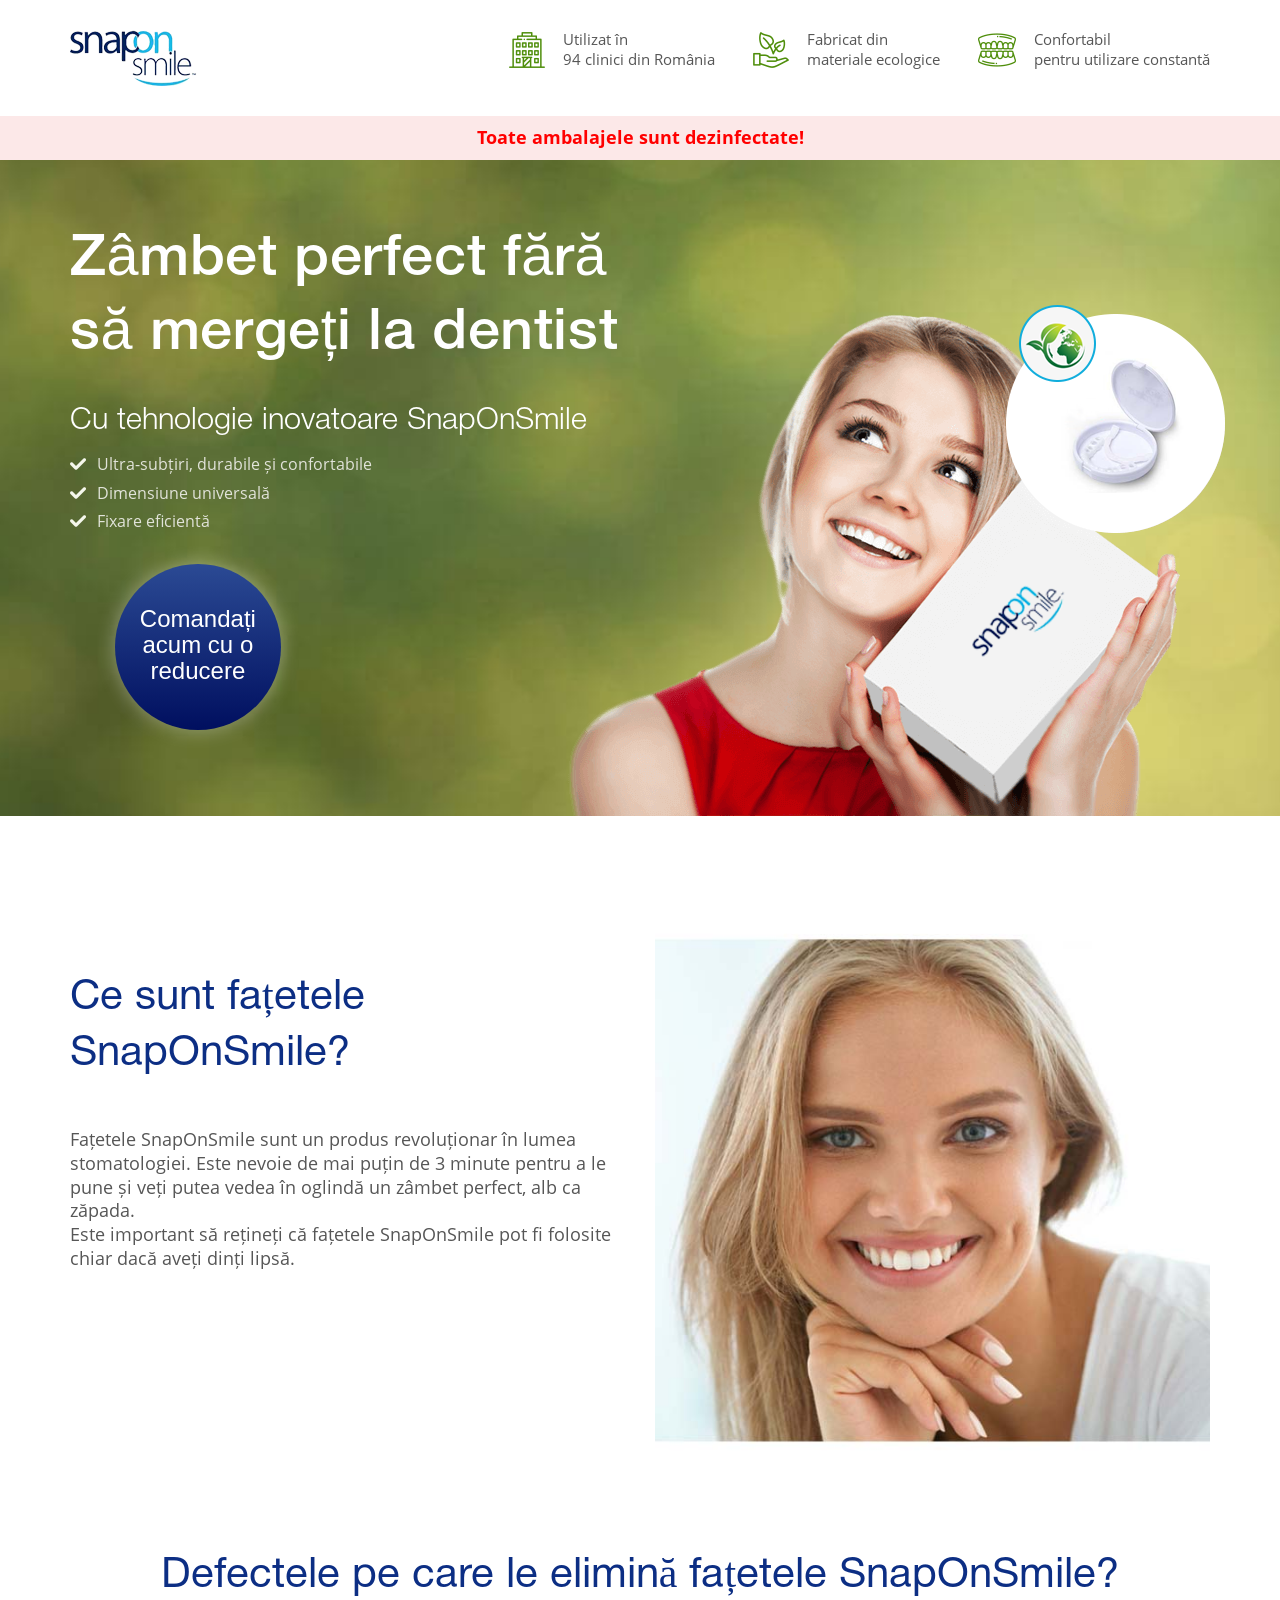
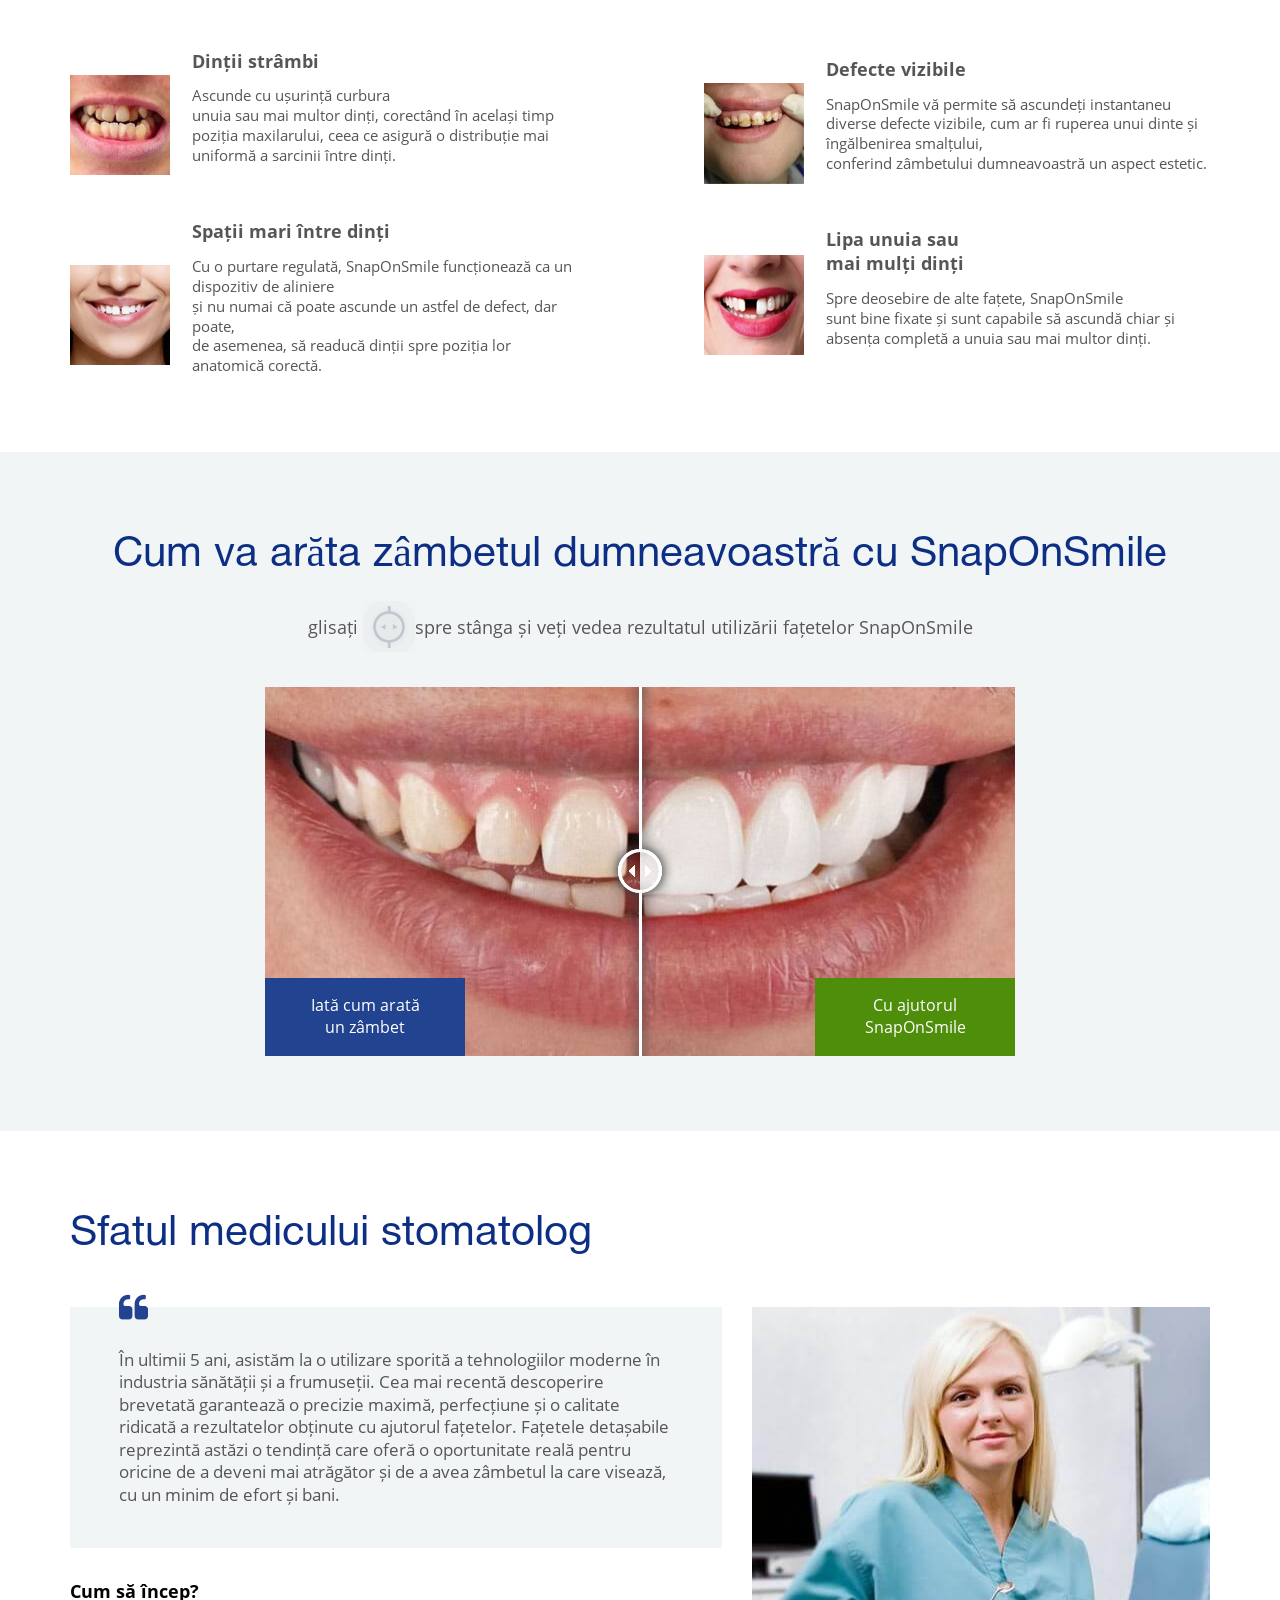
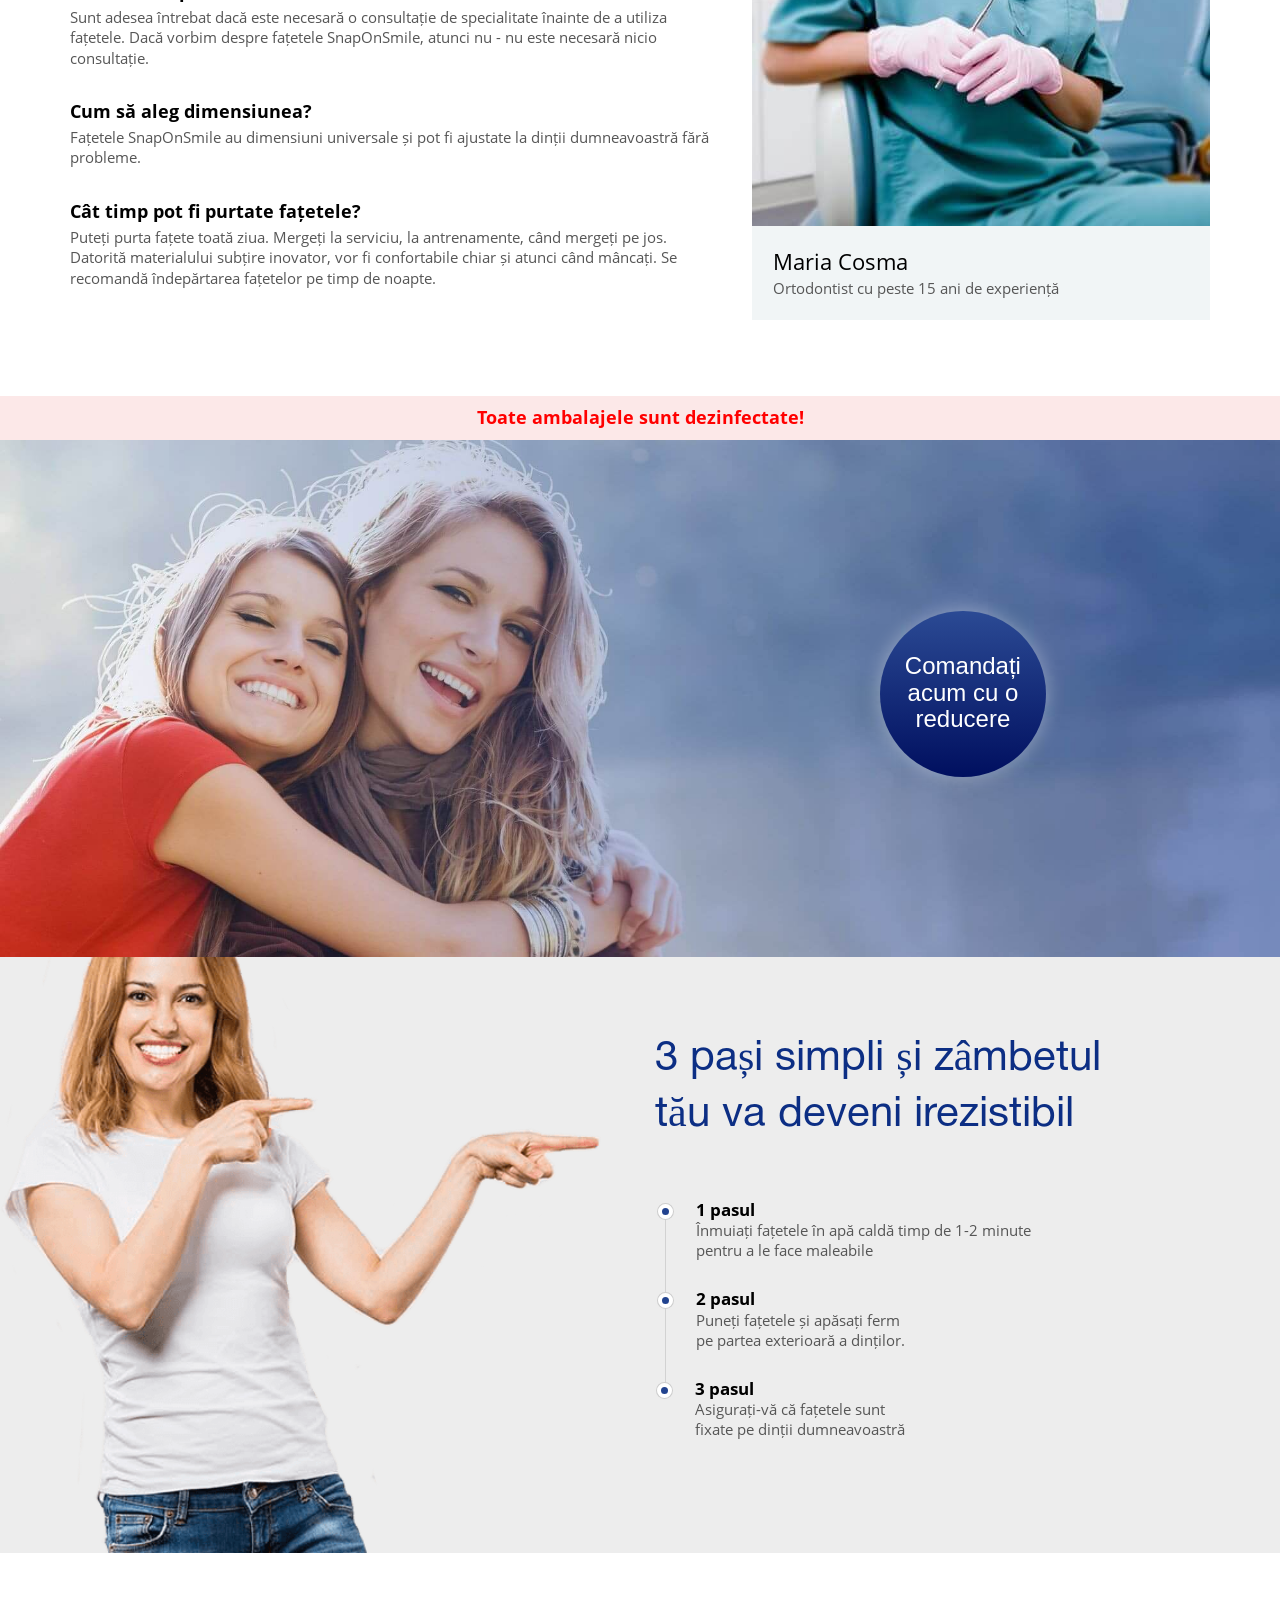
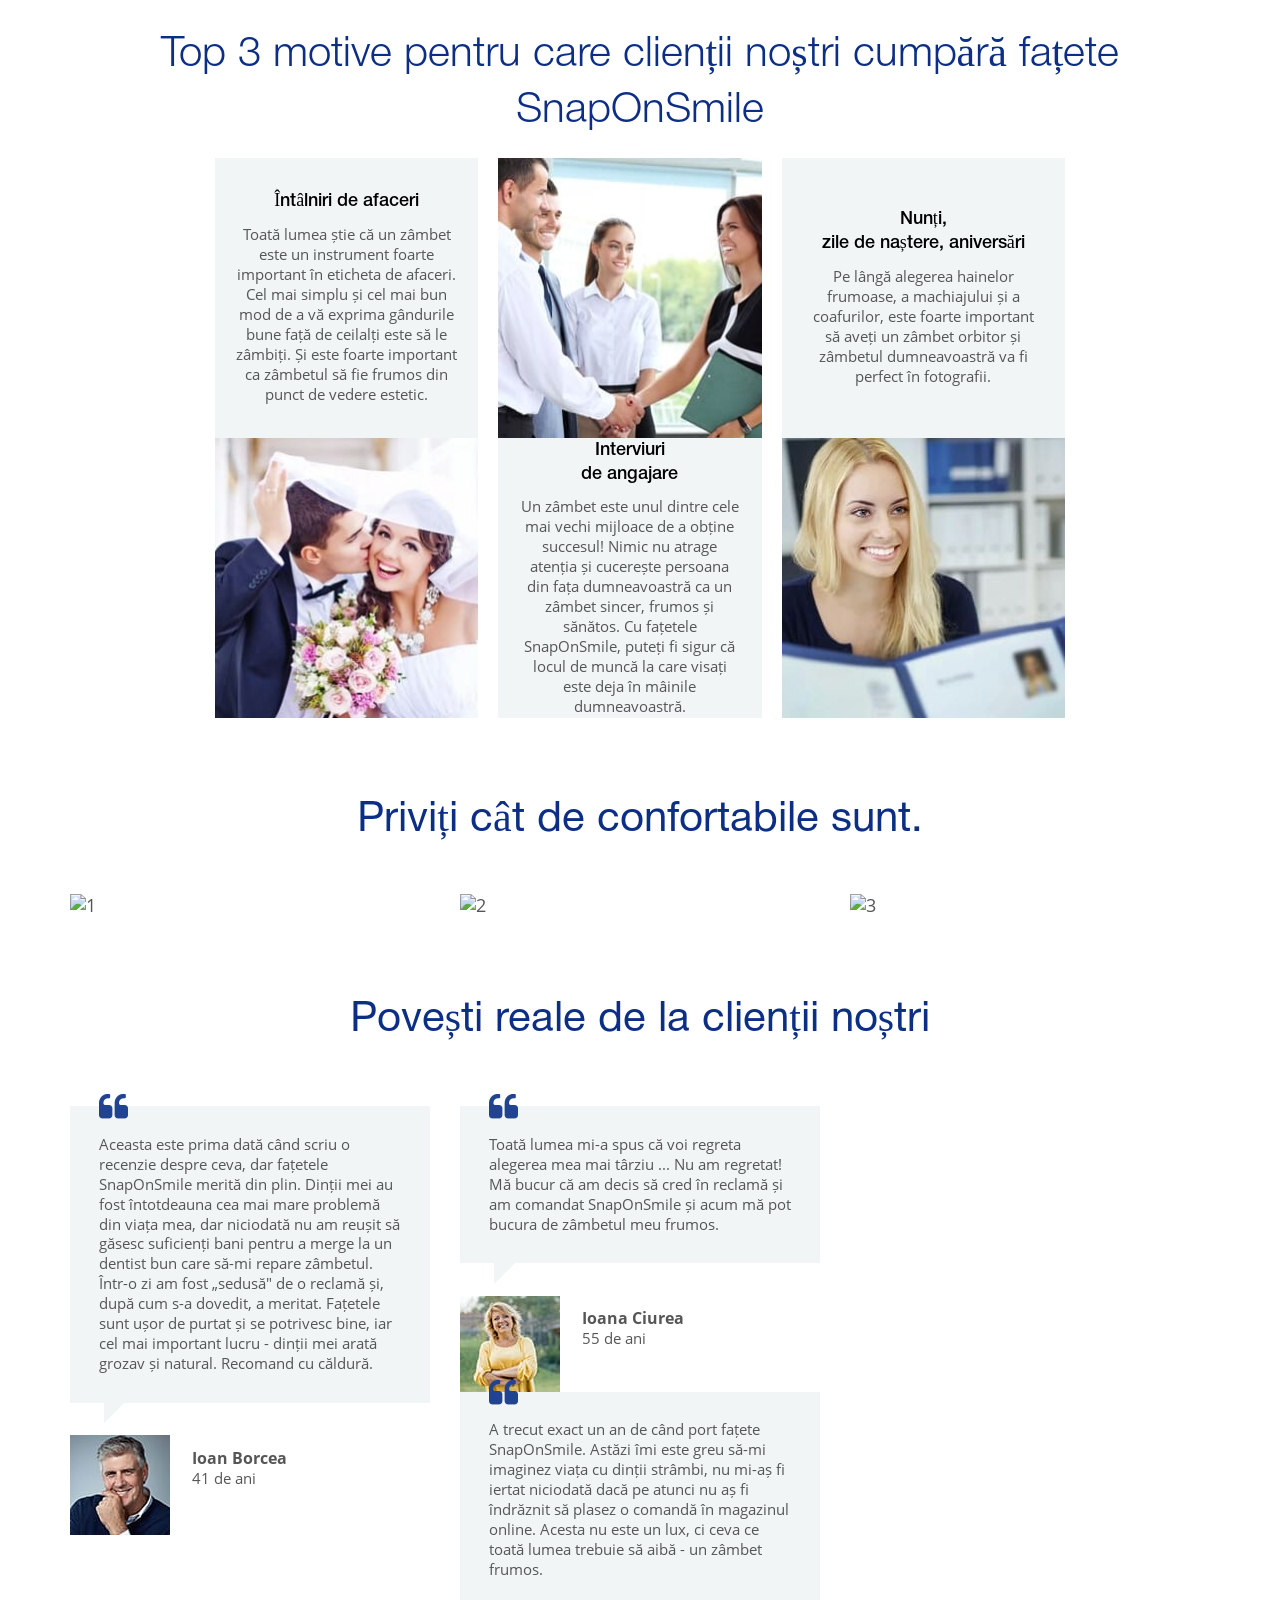
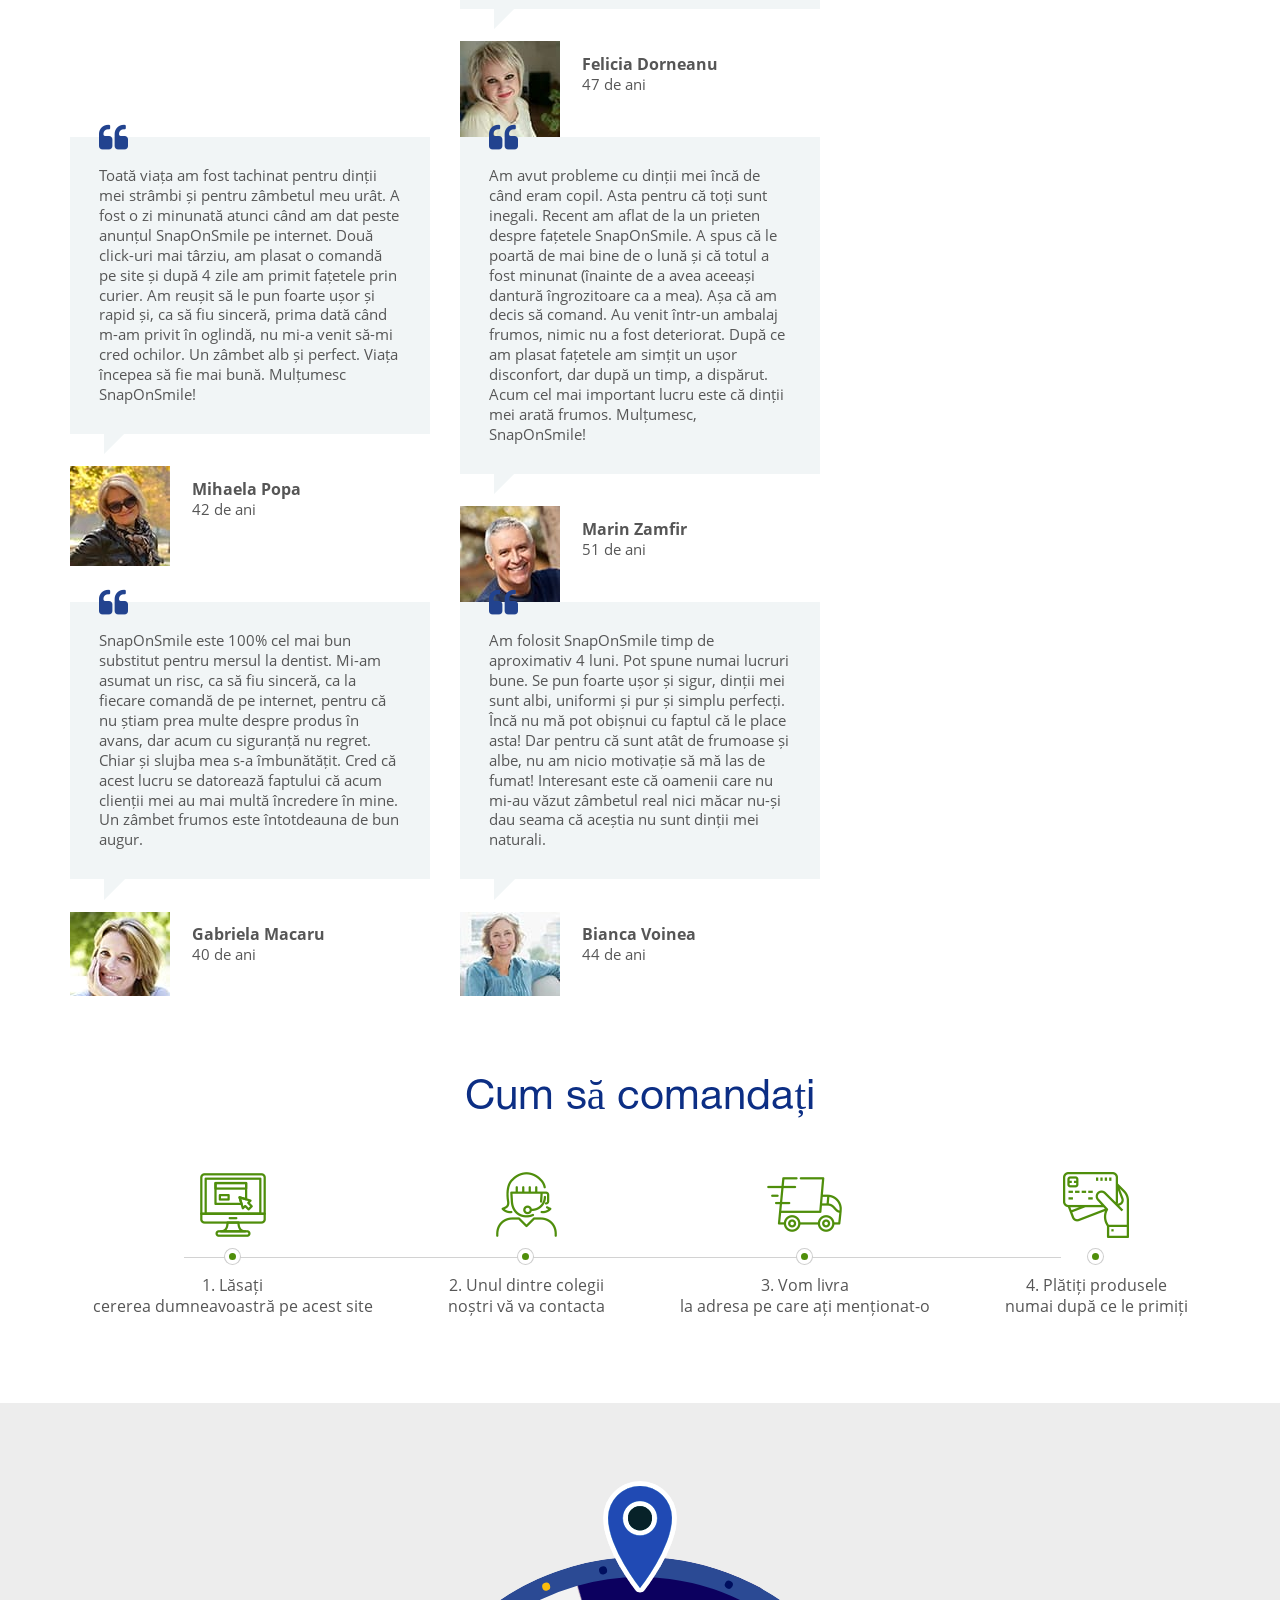
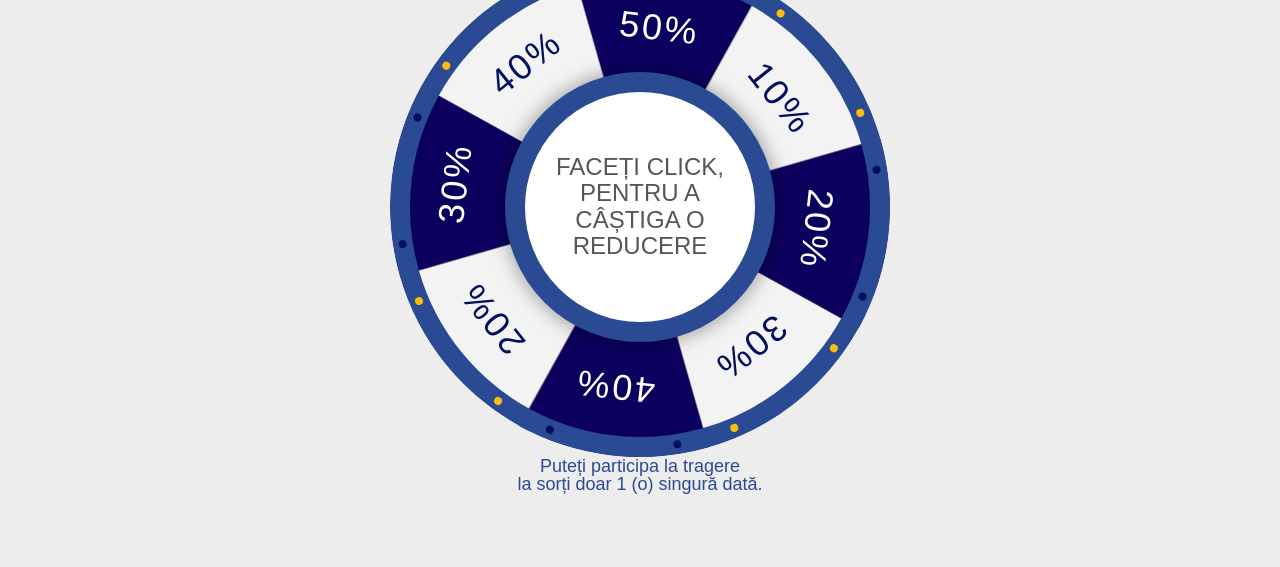
==== index.html @ 4a8cd945 "Fix: convert index.php to index.html + add Vercel API route for order form" ====
<!DOCTYPE html>
<html style="height: auto;">
<head>
<title>Zâmbet perfect fără să mergeți la dentist</title>
<meta http-equiv="Content-Type" content="text/html; charset=UTF-8"/>
<meta name="viewport" content="width=device-width, initial-scale=1">

<link rel="stylesheet" href="assets/css/magnific-popup.css">
<link rel="stylesheet" href="assets/css/flaticon.css">
<link rel="stylesheet" href="assets/css/twentytwenty.css">
<link rel="stylesheet" href="assets/css/owl.carousel.min.css">
<link rel="stylesheet" href="assets/css/owl.theme.default.min.css">
<link rel="stylesheet" href="assets/css/animate.css">
<link rel="stylesheet" href="assets/css/main.css">
<link rel="stylesheet" href="assets/css/stylespin.css">

<script src="https://cdnjs.cloudflare.com/ajax/libs/jquery/3.4.1/jquery.min.js"></script>
  <!-- INTH_SNIPPET_TOP -->
  
		
</head>
<body>
  <div class="site-wrapper">
    <header class="site-header">
      <div class="container">
        <div class="row justify-content-between">
          <div class="col-lg-6 logo-wrap"> <a class="logo"> <img src="assets/img/logo.png" alt="Лого"> </a> </div>
          <div class="col-xl-15 col-lg-16">
            <div class="header-img">
              <div class="header-img-item"> <img src="assets/img/header-img-1.png" alt="1">
                <div class="header-img-txt">Utilizat în  <br>
                  94 clinici din România</div>
              </div>
              <div class="header-img-item"> <img src="assets/img/header-img-2.png" alt="2">
                <div class="header-img-txt">Fabricat din  <br>
                  materiale ecologice</div>
              </div>
              <div class="header-img-item"> <img src="assets/img/header-img-3.png" alt="3">
                <div class="header-img-txt">Confortabil  <br>
                  pentru utilizare constantă</div>
              </div>
            </div>
          </div>
        </div>
      </div>
    </header>
    <div style="text-align: center;padding: 10px;background-color: #d7000017;color: #f00;font-weight: bold;">Toate ambalajele sunt dezinfectate!</div>
    <main class="site-main">
      <section class="main-screen">
        <div class="girl-bg">
          <div class="container">
            <div class="row">
              <div class="col-lg-16">
                <div class="main-scr-cnt">
                  <h1 class="main-caption wow fadeInUp" style="visibility: visible; animation-name: fadeInUp;">Zâmbet perfect fără  <br>
                    să mergeți la dentist</h1>
                  <div class="main-scr-sub-title wow fadeInUp" style="visibility: visible; animation-name: fadeInUp;">Cu tehnologie inovatoare SnapOnSmile</div>
                  <ul class="main-scr-list wow fadeInUp" style="visibility: visible; animation-name: fadeInUp;">
                    <li>Ultra-subțiri, durabile și confortabile</li>
                    <li>Dimensiune universală</li>
                    <li>Fixare eficientă</li>
                  </ul>
                  <div class="col-md-12">
                    <div class="contact-form wow fadeInUp order_form mb-3 goto-box" style="visibility: visible; animation-name: fadeInUp;">
                      <a href="#scroll-to" class="btn top-banner-btn bounce">Comandați acum cu o reducere</a> 
                    </div>
                  </div>
                </div>
              </div>
            </div>
          </div>
        </div>
      </section>
      <section class="what">
        <div class="container">
          <div class="row">
            <div class="col-lg-12">
              <h2 class="caption caption-cust wow fadeInUp" style="visibility: visible; animation-name: fadeInUp;"><strong>Ce sunt fațetele SnapOnSmile?</strong></h2>
              <p class="what-cnt wow fadeInUp" style="visibility: visible; animation-name: fadeInUp;">Fațetele SnapOnSmile sunt un produs revoluționar în lumea stomatologiei. Este nevoie de mai puțin de 3 minute pentru a le pune și veți putea vedea în oglindă un zâmbet perfect, alb ca zăpada. <br>
                Este important să rețineți că fațetele SnapOnSmile pot fi folosite chiar dacă aveți dinți lipsă. </p>
              <div class="what-img wow fadeInUp d-block d-lg-none animated" style="visibility: visible; animation-name: fadeInUp;"> <img src="assets/img/what-img.jpg" class="img-responsive" alt="1"> </div>
            </div>
            <div class="col-lg-12">
              <div class="what-img d-none d-lg-block"> <img src="assets/img/what-img.jpg" alt="1" class="wow fadeInUp" style="visibility: visible; animation-name: fadeInUp;"> </div>
            </div>
          </div>
        </div>
      </section>
      <section class="limitations">
        <div class="container">
          <div class="row">
            <div class="col-lg-24">
              <h2 class="caption wow fadeInUp" style="text-align: center; visibility: visible; animation-name: fadeInUp;"><strong>Defectele pe care le elimină fațetele SnapOnSmile?</strong></h2>
            </div>
            <div class="col-lg-11">
              <div class="limitations-wrap">
                <div class="limitations-item wow fadeInUp" style="visibility: visible; animation-name: fadeInUp;">
                  <div class="limitations-img"> <img src="assets/img/limitations-1.jpg" alt="1"> </div>
                  <div class="limitations-cnt">
                    <div class="limitations-title">Dinții strâmbi</div>
                    <p class="limitations-desc">Ascunde cu ușurință curbura <br>
                       unuia sau mai multor dinți, corectând în același timp poziția maxilarului, ceea ce asigură o distribuție mai uniformă a sarcinii între dinți.</p>
                  </div>
                </div>
                <div class="limitations-item wow fadeInUp" style="visibility: visible; animation-name: fadeInUp;">
                  <div class="limitations-img"> <img src="assets/img/limitations-3.jpg" alt="3"> </div>
                  <div class="limitations-cnt">
                    <div class="limitations-title">Spații mari între dinți</div>
                    <p class="limitations-desc">Cu o purtare regulată, SnapOnSmile funcționează ca un dispozitiv de aliniere  <br>
                      și nu numai că poate ascunde un astfel de defect, dar poate, <br>
                      de asemenea, să readucă dinții spre poziția lor anatomică corectă.
                    </p>
                  </div>
                </div>
              </div>
            </div>
            <div class="col-lg-11 offset-lg-2">
              <div class="limitations-wrap limitations-wrap-2">
                <div class="limitations-item wow fadeInUp" style="visibility: visible; animation-name: fadeInUp;">
                  <div class="limitations-img"> <img src="assets/img/limitations-2.jpg" alt="4"> </div>
                  <div class="limitations-cnt">
                    <div class="limitations-title">Defecte vizibile </div>
                    <p class="limitations-desc">SnapOnSmile vă permite să ascundeți instantaneu <br>
                       diverse defecte vizibile, cum ar fi ruperea unui dinte și îngălbenirea smalțului,  <br>
                      conferind zâmbetului dumneavoastră un aspect estetic.</p>
                  </div>
                </div>
                <div class="limitations-item wow fadeInUp" style="visibility: visible; animation-name: fadeInUp;">
                  <div class="limitations-img"> <img src="assets/img/limitations-5.jpg" alt="5"> </div>
                  <div class="limitations-cnt">
                    <div class="limitations-title">Lipa unuia sau  <br>
                      mai mulți dinți</div>
                    <p class="limitations-desc">Spre deosebire de alte fațete, SnapOnSmile  <br>
                      sunt bine fixate și sunt capabile să ascundă chiar și absența completă a unuia sau mai multor dinți.</p>
                  </div>
                </div>
              </div>
            </div>
          </div>
        </div>
      </section>
      <section class="result">
        <div class="container">
          <div class="row">
            <div class="col-lg-24">
              <div class="plus-desc">
                <h2 class="caption wow fadeInUp" style="visibility: visible; animation-name: fadeInUp;"><strong>Cum va arăta zâmbetul dumneavoastră cu SnapOnSmile </strong></h2>
                <div class="caption-desc wow fadeInUp" style="visibility: visible; animation-name: fadeInUp;">glisați <span class="slider-sm"></span>spre stânga și veți vedea rezultatul utilizării fațetelor SnapOnSmile</div>
              </div>
            </div>
          </div>
          <div class="row justify-content-center">
            <div class="col-lg-16">
              <div class="twentytwenty-wrapper twentytwenty-horizontal">
                <div class="twentytwenty-wrapper twentytwenty-horizontal"><div class="twentytwenty-container wow fadeInUp" style="visibility: visible; animation-name: fadeInUp; height: 368.516px;"> <img src="assets/img/smile-before.jpg" alt="1" class="twentytwenty-before" style="clip: rect(0px, 375px, 368.516px, 0px);"> <img src="assets/img/smile-after.jpg" alt="2" class="twentytwenty-after" style="clip: rect(0px, 750px, 368.516px, 375px);">
                  <div class="twentytwenty-overlay">
                    <div class="twentytwenty-before-label" data-content="Before"></div>
                    <div class="twentytwenty-after-label" data-content="After"></div>
                  <div class="twentytwenty-before-label" data-content="Before"></div><div class="twentytwenty-after-label" data-content="After"></div></div>
                  <div class="twentytwenty-handle" style="left: 375px;"><span class="twentytwenty-left-arrow"></span><span class="twentytwenty-right-arrow"></span><span class="twentytwenty-left-arrow"></span><span class="twentytwenty-right-arrow"></span></div>
                <div class="twentytwenty-overlay"><div class="twentytwenty-before-label" data-content="Before"></div><div class="twentytwenty-after-label" data-content="After"></div></div><div class="twentytwenty-handle" style="left: 375px;"><span class="twentytwenty-left-arrow"></span><span class="twentytwenty-right-arrow"></span></div></div></div>
              </div>
              <div class="slider-comment wow fadeInUp" style="visibility: visible; animation-name: fadeInUp;">
                <div class="slider-comment-item slider-comment-before">
                  <div class="slider-comment-txt">Iată cum arată  <br>
                    un zâmbet</div>
                </div>
                <div class="slider-comment-item slider-comment-after">
                  <div class="slider-comment-txt">Cu ajutorul  <br>
                    SnapOnSmile</div>
                </div>
              </div>
            </div>
          </div>
        </div>
      </section>
      <section class="advice">
        <div class="container">
          <div class="row">
            <div class="col-lg-24">
              <h2 class="caption wow fadeInUp" style="visibility: visible; animation-name: fadeInUp;"><strong>Sfatul medicului stomatolog</strong></h2>
            </div>
          </div>
          <div class="row">
            <div class="col-lg-14 order-2 order-lg-1">
              <div class="quote wow fadeInUp" style="visibility: visible; animation-name: fadeInUp;">În ultimii 5 ani, asistăm la o utilizare sporită a tehnologiilor moderne în industria sănătății și a frumuseții. Cea mai recentă descoperire brevetată garantează o precizie maximă, perfecțiune și o calitate ridicată a rezultatelor obținute cu ajutorul fațetelor. Fațetele detașabile reprezintă astăzi o tendință care oferă o oportunitate reală pentru oricine de a deveni mai atrăgător și de a avea zâmbetul la care visează, cu un minim de efort și bani.</div>
              <dl class="advice-list wow fadeInUp" style="visibility: visible; animation-name: fadeInUp;">
                <dt>Cum să încep?</dt>
                <dd>Sunt adesea întrebat dacă este necesară o consultație de specialitate înainte de a utiliza fațetele. Dacă vorbim despre fațetele SnapOnSmile, atunci nu - nu este necesară nicio consultație.</dd>
                <dt>Cum să aleg dimensiunea?</dt>
                <dd>Fațetele SnapOnSmile au dimensiuni universale și pot fi ajustate la dinții dumneavoastră fără probleme.</dd>
                <dt>Cât timp pot fi purtate fațetele?</dt>
                <dd>Puteți purta fațete toată ziua. Mergeți la serviciu, la antrenamente, când mergeți pe jos. Datorită materialului subțire inovator, vor fi confortabile chiar și atunci când mâncați. Se recomandă îndepărtarea fațetelor pe timp de noapte.</dd>
              </dl>
            </div>
            <div class="col-lg-10 order-1 order-lg-2">
              <div class="advice-img-wrap wow fadeInUp" style="visibility: visible; animation-name: fadeInUp;"> <img src="assets/img/advice-img.jpg" alt="1" class="img-responsive">
                <div class="advice-img-cnt">
                  <div class="advice-img-title">Maria Cosma </div>
                  <div class="advice-img-desc">Ortodontist cu peste 15 ani de experiență</div>
                </div>
              </div>
            </div>
          </div>
        </div>
      </section>
      <div style="text-align: center;padding: 10px;background-color: #d7000017;color: #f00;font-weight: bold;">Toate ambalajele sunt dezinfectate!</div>
      <section class="contacts">
        <div class="container">
          <div class="row">
            <div class="col-lg-24"> 
              <div class="row justify-content-end">
                <div class="col-xl-8 col-lg-9">
                  <div class="contact-form wow fadeInUp order_form goto-box" style="background: none; visibility: visible; animation-name: fadeInUp;">
                    <a href="#scroll-to" class="btn top-banner-btn bounce">Comandați acum cu o reducere</a> 
                  </div>
                </div>
              </div>
            </div>
          </div>
        </div>
      </section>
      <section class="steps">
        <div class="container">
          <div class="row">
            <div class="col-md-12  offset-lg-12 offset-md-12">
              <h2 class="caption wow fadeInUp" style="visibility: visible; animation-name: fadeInUp;"><strong>3 pași simpli și zâmbetul  <br>
                tău va deveni irezistibil</strong></h2>
              <div class="history-tl-container wow fadeInUp" style="visibility: visible; animation-name: fadeInUp;">
                <ul class="tl">
                  <li class="tl-item" ng-repeat="item in retailer_history wow fadeInUp">
                    <div class="item-title">1 pasul </div>
                    <div class="item-detail">Înmuiați fațetele în apă caldă timp de 1-2 minute  <br>
                      pentru a le face maleabile</div>
                  </li>
                  <li class="tl-item wow fadeInUp" ng-repeat="item in retailer_history" style="visibility: visible; animation-name: fadeInUp;">
                    <div class="item-title">2 pasul </div>
                    <div class="item-detail">Puneți fațetele și apăsați ferm  <br>
                      pe partea exterioară a dinților.</div>
                  </li>
                  <li class="tl-item wow fadeInUp" ng-repeat="item in retailer_history" style="visibility: visible; animation-name: fadeInUp;">
                    <div class="item-title">3 pasul </div>
                    <div class="item-detail">Asigurați-vă că fațetele sunt  <br>
						fixate pe dinții dumneavoastră</div>
                  </li>
                </ul>
              </div>
            </div>
          </div>
        </div>
      </section>
      <section class="reasons">
        <div class="container">
          <div class="row">
            <div class="col-lg-24">
              <div class="plus-desc">
                <h2 class="caption wow fadeInUp" style="visibility: visible;">Top 3 motive pentru care clienții noștri cumpără fațete SnapOnSmile</h2>
              </div>
            </div>
          </div>
          <div class="reasons-items">
            <div class="row no-gutters"> 
              <div class="col-lg-8 col-md-12 order-1 order-md-1 order-lg-1 wow fadeInUp" style="visibility: visible;">
                <div class="reasons-item order-margin-bottom" style="margin-right:20px;">
                  <div class="reasons-cnt">
                    <div class="reasons-title">Întâlniri de afaceri</div>
                    <div class="reasons-desc">Toată lumea știe că un zâmbet este un instrument foarte important în eticheta de afaceri. Cel mai simplu și cel mai bun mod de a vă exprima gândurile bune față de ceilalți este să le zâmbiți. Și este foarte important ca zâmbetul să fie frumos din punct de vedere estetic.</div>
                  </div>
                </div>
              </div>
              <div class="col-lg-8 col-md-12 order-5 order-md-5 order-lg-5 wow fadeInUp" style="visibility: visible;">
                <div class="reasons-item order-margin-bottom" style="margin-right:20px;">
                  <div class="reasons-cnt">
                    <div class="reasons-title">Interviuri  <br>
                      de angajare</div>
                    <div class="reasons-desc">Un zâmbet este unul dintre cele mai vechi mijloace de a obține succesul! Nimic nu atrage atenția și cucerește persoana din fața dumneavoastră ca un zâmbet sincer, frumos și sănătos. Cu fațetele SnapOnSmile, puteți fi sigur că locul de muncă la care visați este deja în mâinile dumneavoastră.</div>
                  </div>
                </div>
              </div>
              <div class="col-lg-8 col-md-12 order-3 order-md-3 order-lg-3 wow fadeInUp" style="visibility: visible;">
                <div class="reasons-item order-margin order-margin-bottom">
                  <div class="reasons-cnt">
                    <div class="reasons-title">Nunți,  <br>
                      zile de naștere, aniversări</div>
                    <div class="reasons-desc">Pe lângă alegerea hainelor frumoase, a machiajului și a coafurilor, este foarte important să aveți un zâmbet orbitor și zâmbetul dumneavoastră va fi perfect în fotografii.</div>
                  </div>
                </div>
              </div>
              <div class="col-lg-8 col-md-12 order-2 order-md-2 order-lg-2 wow fadeInUp" style="visibility: visible;">
                <div class="reasons-item reasons-item-img reasons-img-2 order-margin-bottom" style="margin-right:20px;"></div>
              </div>
              <div class="col-lg-8 col-md-12 order-6 order-md-6 order-lg-6 wow fadeInUp" style="visibility: visible;">
                <div class="reasons-item reasons-item-img reasons-img-1  before-2 order-margin-bottom"> </div>
              </div>
              <div class="col-lg-8 col-md-12 order-4 order-md-4 order-lg-4 wow fadeInUp" style="visibility: visible;">
                <div class="reasons-item reasons-item-img reasons-img-3  before-3 order-margin-bottom" style="margin-right:20px;"></div>
              </div>
            </div>
          </div>
        </div>
      </section>
      <section class="limitations">
        <div class="container">
          <div class="row">
            <div class="col-lg-24">
              <h2 class="caption wow fadeInUp" style="text-align: center; visibility: visible;"><strong>Priviți cât de confortabile sunt.</strong></h2>
            </div>
            <div class="col-lg-8">
              <div class="limitations-wrap">
                <div class="limitations-item wow fadeInUp" style="visibility: visible;"> <img src="https://cdn9.qckcdn.com/snaponsmile/nodentist/video.gif" alt="1" style="margin: 0 auto; width:100%"> </div>
              </div>
            </div>
            <div class="col-lg-8">
              <div class="limitations-wrap">
                <div class="limitations-item wow fadeInUp" style="visibility: visible;"> <img src="https://cdn9.qckcdn.com/snaponsmile/nodentist/video2.gif" alt="2" style="margin: 0 auto;width:100%"> </div>
              </div>
            </div>
            <div class="col-lg-8">
              <div class="limitations-wrap">
                <div class="limitations-item wow fadeInUp" style="visibility: visible;"> <img src="https://cdn9.qckcdn.com/snaponsmile/nodentist/video3.gif" alt="3" style="margin: 0 auto;width:100%"> </div>
              </div>
            </div>
          </div>
        </div>
      </section>
      <section class="history">
        <div class="container">
          <div class="row">
            <div class="col-lg-24">
              <h2 class="caption wow fadeInUp" style="visibility: visible;"><strong>Povești reale de la clienții noștri</strong></h2>
            </div>
          </div>
          <div class="row">
            <div class="col-lg-24">
              <div class="owl-carousel owl-theme slider-1 wow fadeInUp owl-loaded owl-drag" style="visibility: visible;">
                <div class="owl-stage-outer">
                  <div class="owl-stage">
                    <div class="owl-item" style="width: 360px; margin-right: 30px;">
                      <div class="slider-item">
                        <div class="quote">Aceasta este prima dată când scriu o recenzie despre ceva, dar fațetele SnapOnSmile merită din plin. Dinții mei au fost întotdeauna cea mai mare problemă din viața mea, dar niciodată nu am reușit să găsesc suficienți bani pentru a merge la un dentist bun care să-mi repare zâmbetul. Într-o zi am fost „sedusă" de o reclamă și, după cum s-a dovedit, a meritat. Fațetele sunt ușor de purtat și se potrivesc bine, iar cel mai important lucru - dinții mei arată grozav și natural. Recomand cu căldură.</div>
                        <div class="slider-data">
                          <div class="limitations-item">
                            <div class="limitations-img"> <img src="assets/img/slider-1-7.jpg" alt="1"> </div>
                            <div class="limitations-cnt">
                              <div class="limitations-title">Ioan Borcea</div>
                              <div class="limitations-desc">41 de ani</div>
                            </div>
                          </div>
                        </div>
                      </div>
                    </div><div class="owl-item" style="width: 360px; margin-right: 30px;">
                      <div class="slider-item">
                        <div class="quote">Toată lumea mi-a spus că voi regreta alegerea mea mai târziu ... Nu am regretat! Mă bucur că am decis să cred în reclamă și am comandat SnapOnSmile și acum mă pot bucura de zâmbetul meu frumos.
                          <div class="img"> 
                          </div>
                        </div>
                        <div class="slider-data">
                          <div class="limitations-item">
                            <div class="limitations-img"> <img src="assets/img/slider-1-3.jpg" alt="3"> </div>
                            <div class="limitations-cnt">
                              <div class="limitations-title">Ioana Ciurea</div>
                              <div class="limitations-desc">55 de ani</div>
                            </div>
                          </div>
                        </div>
                      </div>
                    </div><div class="owl-item" style="width: 360px; margin-right: 30px;">
                      <div class="slider-item">
                        <div class="quote">A trecut exact un an de când port fațete SnapOnSmile. Astăzi îmi este greu să-mi imaginez viața cu dinții strâmbi, nu mi-aș fi iertat niciodată dacă pe atunci nu aș fi îndrăznit să plasez o comandă în magazinul online. Acesta nu este un lux, ci ceva ce toată lumea trebuie să aibă - un zâmbet frumos. </div>
                        <div class="slider-data">
                          <div class="limitations-item">
                            <div class="limitations-img"> <img src="assets/img/slider-1-4.jpg" alt="1"> </div>
                            <div class="limitations-cnt">
                              <div class="limitations-title">Felicia Dorneanu</div>
                              <div class="limitations-desc">47 de ani</div>
                            </div>
                          </div>
                        </div>
                      </div>
                    </div><div class="owl-item" style="width: 360px; margin-right: 30px;">
                      <div class="slider-item">
                        <div class="quote">Toată viața am fost tachinat pentru dinții mei strâmbi și pentru zâmbetul meu urât. A fost o zi minunată atunci când am dat peste anunțul SnapOnSmile pe internet. Două click-uri mai târziu, am plasat o comandă pe site și după 4 zile am primit fațetele prin curier. Am reușit să le pun foarte ușor și rapid și, ca să fiu sinceră, prima dată când m-am privit în oglindă, nu mi-a venit să-mi cred ochilor. Un zâmbet alb și perfect. Viața începea să fie mai bună. Mulțumesc SnapOnSmile!</div>
                        <div class="slider-data">
                          <div class="limitations-item">
                            <div class="limitations-img"> <img src="assets/img/slider-1-1.jpg" alt="1"> </div>
                            <div class="limitations-cnt">
                              <div class="limitations-title">Mihaela Popa</div>
                              <div class="limitations-desc">42 de ani</div>
                            </div>
                          </div>
                        </div>
                      </div>
                    </div><div class="owl-item" style="width: 360px; margin-right: 30px;">
                      <div class="slider-item">
                        <div class="quote">Am avut probleme cu dinții mei încă de când eram copil. Asta pentru că toți sunt inegali. Recent am aflat de la un prieten despre fațetele SnapOnSmile. A spus că le poartă de mai bine de o lună și că totul a fost minunat (înainte de a avea aceeași dantură îngrozitoare ca a mea). Așa că am decis să comand. Au venit într-un ambalaj frumos, nimic nu a fost deteriorat. După ce am plasat fațetele am simțit un ușor disconfort, dar după un timp, a dispărut. Acum cel mai important lucru este că dinții mei arată frumos. Mulțumesc, SnapOnSmile!</div>
                        <div class="slider-data">
                          <div class="limitations-item">
                            <div class="limitations-img"> <img src="assets/img/slider-1-6.jpg" alt="1"> </div>
                            <div class="limitations-cnt">
                              <div class="limitations-title">Marin Zamfir</div>
                              <div class="limitations-desc">51 de ani</div>
                            </div>
                          </div>
                        </div>
                      </div>
                    </div>  
                    <div class="owl-item active" style="width: 360px; margin-right: 30px;">
                      <div class="slider-item">
                        <div class="quote">SnapOnSmile este 100% cel mai bun substitut pentru mersul la dentist. Mi-am asumat un risc, ca să fiu sinceră, ca la fiecare comandă de pe internet, pentru că nu știam prea multe despre produs în avans, dar acum cu siguranță nu regret. Chiar și slujba mea s-a îmbunătățit. Cred că acest lucru se datorează faptului că acum clienții mei au mai multă încredere în mine. Un zâmbet frumos este întotdeauna de bun augur. </div>
                        <div class="slider-data">
                          <div class="limitations-item">
                            <div class="limitations-img"> <img src="assets/img/slider-1-2.jpg" alt="2"> </div>
                            <div class="limitations-cnt">
                              <div class="limitations-title">Gabriela Macaru</div>
                              <div class="limitations-desc">40 de ani</div>
                            </div>
                          </div>
                        </div>
                      </div>
                    </div>
                    <div class="owl-item" style="width: 360px; margin-right: 30px;">
                      <div class="slider-item">
                        <div class="quote">Am folosit SnapOnSmile timp de aproximativ 4 luni. Pot spune numai lucruri bune. Se pun foarte ușor și sigur, dinții mei sunt albi, uniformi și pur și simplu perfecți. Încă nu mă pot obișnui cu faptul că le place asta! Dar pentru că sunt atât de frumoase și albe, nu am nicio motivație să mă las de fumat! Interesant este că oamenii care nu mi-au văzut zâmbetul real nici măcar nu-și dau seama că aceștia nu sunt dinții mei naturali.</div>
                        <div class="slider-data">
                          <div class="limitations-item">
                            <div class="limitations-img"> <img src="assets/img/slider-1-5.jpg" alt="2"> </div>
                            <div class="limitations-cnt">
                              <div class="limitations-title">Bianca Voinea</div>
                              <div class="limitations-desc">44 de ani</div>
                            </div>
                          </div>
                        </div>
                      </div>
                    </div></div>
                </div>
                </div>
            </div>
          </div>
        </div>
      </section>
      <section class="how-work">
        <div class="container">
          <div class="row">
            <div class="col-lg-24">
              <h2 class="caption wow fadeInUp" style="visibility: visible;"><strong>Cum să comandați</strong></h2>
            </div>
            <div class="history-tl-container tl-container-horyzontal wow fadeInUp" style="visibility: visible;">
              <ul class="tl">
                <li class="tl-item" ng-repeat="item in retailer_history">
                  <div class="tl-item-img"> <img src="assets/img/steps-img-1.png" alt="1"> </div>
                  <div class="item-title">1. Lăsați  <br>
                    cererea dumneavoastră pe acest site</div>
                </li>
                <li class="tl-item" ng-repeat="item in retailer_history">
                  <div class="tl-item-img"> <img src="assets/img/steps-img-2.png" alt="2"> </div>
                  <div class="item-title">2. Unul dintre colegii  <br>
                    noștri vă va contacta</div>
                </li>
                <li class="tl-item" ng-repeat="item in retailer_history">
                  <div class="tl-item-img"> <img src="assets/img/steps-img-3.png" alt="3"> </div>
                  <div class="item-title">3. Vom livra  <br>
                    la adresa pe care ați menționat-o</div>
                </li>
                <li class="tl-item" ng-repeat="item in retailer_history">
                  <div class="tl-item-img"> <img src="assets/img/steps-img-4.png" alt="4"> </div>
                  <div class="item-title">4. Plătiți produsele  <br>
                    numai după ce le primiți</div>
                </li>
              </ul>
            </div>
          </div>
        </div>
      </section>
      <section class="lottery" style="background-color: #ededed;padding: 3rem 0;">
        <div class="container">
          <div class="spinner-wrapper">
            <div id="scroll-to"></div>
            <div class="spinner" id="spinner" style="transform: rotate(2189deg);">
              <div class="spinner-percent-10">10%</div>
              <div class="spinner-percent-20">20%</div>
              <div class="spinner-percent-30">30%</div>
              <div class="spinner-percent-40">40%</div>
              <div class="spinner-percent-50">20%</div>
              <div class="spinner-percent-60">30%</div>
              <div class="spinner-percent-70">40%</div>
              <div class="spinner-percent-80">50%</div>
              <div class="spinner-line-hor"></div>
              <div class="spinner-line-ver"></div>
              <div class="spinner-line-ang-l"></div>
              <div class="spinner-line-ang-r"></div>
            </div>
            <div class="spinner-btn"><span class="spinner-btn-text">FACEȚI CLICK,<br>  pentru a câștiga o reducere</span> </div>          
          </div>
          <div class="lottery-shoe-msg">Puteți participa la tragere <span>la sorți doar 1 (o) singură dată.</span> </div>
        </div>
      </section>
      <footer class="site-footer orders" style="">
        <div class="congrads" style="padding-top:20px">REDUCEREA DUMNEAVOASTRĂ  <span>PERSONALĂ LA FAȚETELE </span>
          <div class="congrads-descr" style="text-transform:uppercase">SNAPONSMILE  <span>ESTE DE 50 %!</span> </div>
        </div>
        <div class="timer__block wow fadeInUp  animated" style="visibility: visible; animation-name: fadeInUp;">
          <p>Grăbiți-vă, mai aveți:<br>
            <span> <span class="min">09</span>:<span class="sec">27</span> </span> </p>
        </div>
        <div class="container">
          <div class="row align-items-center" style="padding-top: 0;">
            <div class="col-xl-8 col-lg-12">
              <h2 class="caption wow fadeInUp  animated" style="visibility: visible; animation-name: fadeInUp;"><strong>Grăbiți-vă să comandați  <br>
                fațete SnapOnSmile</strong></h2>
              <div class="footer-desc wow fadeInUp  animated" style="visibility: visible; animation-name: fadeInUp;">Cel mai simplu  <br>
                și mai accesibil mod  <br>
                spre un  <br>
                zâmbet fermecător.  <br>
                Încercați și convingeți-vă singur!</div>
            </div>
            <div class="timer__block-mob wow fadeInUp animated animated" style="text-align: center; font-size: 20px; visibility: visible; animation-name: fadeInUp;">
              <p>Grăbiți-vă, mai aveți:<br>
                <span> <span class="min">09</span>:<span class="sec">27</span> </span> </p>
            </div>
            <div class="col-xl-7 col-lg-12">
              <form id="form2" class="contact-form wow fadeInUp order_form  animated orderForm" style="visibility: visible; animation-name: fadeInUp;">
                <div class="form-top-cnt">
                  <div class="form-top-item">
                    <div class="form-top-cnt-action">Preț</div>
                    <div class="form-top-cnt-old-price">358.00lei</div>
                  </div>
                  <div class="form-top-item">
                    <div class="form-top-cnt-title">preț redus</div>
                    <div class="form-top-cnt-new-price">179.00lei</div>
                  </div>
                </div>
                <input class="input-form phone order_data required" type="text" name="name" id="field-name" placeholder="Numele dumneavoastră" required>
                <input class="input-form phone order_data required" name="phone" id="field-phone" type="text" placeholder="Telefonul dumneavoastră" onkeyup="this.value=this.value.replace(/\s/,'')" minlength="5" required>
                <button type="submit" id="btn-submit" data-pid="114" data-campaign-uri="268293" class="button submit-btn buynow">Confirmați comanda dumneavoastră</button>
                <div class="contact-bottom-txt">Articolele  <br>
                  rămase în stoc: <span>15</span></div>
              </form>
            </div>
          </div>
        </div>
      </footer>
    </main>
  </div>
<script src="assets/js/jquery.twentytwenty.js"></script> 
<script src="https://cdn1.qckcdn.com/o//SNAPONSMILE/NoDentist/RO/js/owl.carousel.min.js"></script> 

<script>
    $(window).on("load", function () {
      $(".twentytwenty-container[data-orientation!='vertical']").twentytwenty({
        default_offset_pct: 0.5
      });
      $(".twentytwenty-container[data-orientation='vertical']").twentytwenty({
        default_offset_pct: 0.5,
        orientation: 'vertical'
      });
    });
  </script> 
  
<script src="assets/js/wow.js"></script> 
<script src="assets/js/my-scripts.js"></script> 

<script>
    function outputDat(m, fullM) {
      var d = new Date();
      var p = new Date(d.getTime() - m * 86400000);
      var monthA = (fullM === false) ? '01,02,03,04,05,06,07,08,09,10,11,12'.split(',') :
        'ianuarie,februarie,martie,aprilie,mai,iunie,iulie,august,septembrie,octombrie,noiembrie,decembrie'.split(',');
      var w = p.getDate();
      var ret = (fullM === false) ? p.getDate() + '.' + monthA[p.getMonth()] + '.' + p.getFullYear() : p.getDate() +
        ' ' + monthA[p.getMonth()] + ' ' + p.getFullYear();
      return ret;
    }

    var time = 600;
    var intr;

    function start_timer() {
      intr = setInterval(tick, 1000);
    }

    function tick() {
      time = time - 1;
      var mins = Math.floor(time / 60);
      var secs = time - mins * 60;
      if (mins == 0 && secs == 0) {
        clearInterval(intr);
      }
      secs = secs >= 10 ? secs : "0" + secs;
      $(".min").html("0" + mins);
      $(".sec").html(secs);
    }
    start_timer();
  </script> 
  
<script src="assets/js/jquery.event.move.js"></script> 
<script src="assets/js/libs.min.js"></script>
<script src="assets/js/scripts.js"></script>

<!-- Form submission via fetch API (replaces PHP backend) -->
<script>
  document.getElementById('form2').addEventListener('submit', function(e) {
    e.preventDefault();

    var name = document.getElementById('field-name').value;
    var phone = document.getElementById('field-phone').value;

    var btn = document.getElementById('btn-submit');
    btn.disabled = true;
    btn.textContent = 'Se procesează...';

    fetch('/api/order', {
      method: 'POST',
      headers: { 'Content-Type': 'application/json' },
      body: JSON.stringify({ name: name, phone: phone })
    })
    .then(function(res) { return res.json(); })
    .then(function(data) {
      if (data.redirect) {
        window.location.href = data.redirect;
      } else {
        btn.disabled = false;
        btn.textContent = 'Confirmați comanda dumneavoastră';
        alert('A apărut o eroare. Vă rugăm să încercați din nou.');
      }
    })
    .catch(function() {
      btn.disabled = false;
      btn.textContent = 'Confirmați comanda dumneavoastră';
      alert('A apărut o eroare de conexiune. Vă rugăm să încercați din nou.');
    });
  });
</script>

  </body>
</html>
---- assets/css/flaticon.css ----
@font-face {
	font-family: "Flaticon";
	src: url(../fonts/Flaticon.eot);
	src: url(../fonts/Flaticon.eot_253F) format("embedded-opentype"), url(../fonts/Flaticon.woff2) format("woff2"), url(../fonts/Flaticon.woff) format("woff"), url(../fonts/Flaticon.ttf) format("truetype"), url(../fonts/Flaticon.svg) format("svg");
	font-weight: 400;
	font-style: normal
}
@font-face {
	font-family: "Flaticon";
	src: url(../fonts/Flaticon.svg) format("svg")
}
[class^="Flaticon-"]:before, [class*=" Flaticon-"]:before, [class^="Flaticon-"]:after, [class*=" Flaticon-"]:after {
	font-family: Flaticon;
	font-size: 20px;
	font-style: normal
}
.Flaticon-checked:before {
	content: "\f100";
}
.Flaticon-tick-1:before {
	content: "\f101";
}
.Flaticon-direction:before {
	content: "\f102";
}
.Flaticon-curved-arrow:before {
	content: "\f103";
}
.Flaticon-close:before {
	content: "\f104";
}
.Flaticon-left-down:before {
	content: "\f105";
}
.Flaticon-telephone:before {
	content: "\f106";
}
.Flaticon-old-handphone:before {
	content: "\f107";
}
.Flaticon-call-answer:before {
	content: "\f108";
}
.Flaticon-black-back-closed-envelope-shape:before {
	content: "\f109";
}
.Flaticon-new-email-envelope:before {
	content: "\f10a";
}
.Flaticon-call:before {
	content: "\f10b";
}
.Flaticon-back-1:before {
	content: "\f10c";
}
.Flaticon-next-1:before {
	content: "\f10d";
}
.Flaticon-right-arrow:before {
	content: "\f10e";
}
.Flaticon-left-arrow:before {
	content: "\f10f";
}
.Flaticon-quote-left:before {
	content: "\f110";
}
.Flaticon-check:before {
	content: "\f111";
}
.Flaticon-tick:before {
	content: "\f112";
}
.Flaticon-check-1:before {
	content: "\f113";
}
.Flaticon-attention:before {
	content: "\f114";
}
.Flaticon-attention-1:before {
	content: "\f115";
}
.Flaticon-arrow-point-to-down:before {
	content: "\f116";
}
.Flaticon-next:before {
	content: "\f117";
}
.Flaticon-triangular:before {
	content: "\f118";
}
.Flaticon-back:before {
	content: "\f119";
}
.Flaticon-triangle:before {
	content: "\f11a";
}
---- assets/css/twentytwenty.css ----
.twentytwenty-horizontal .twentytwenty-handle:before,.twentytwenty-horizontal .twentytwenty-handle:after,.twentytwenty-vertical .twentytwenty-handle:before,.twentytwenty-vertical .twentytwenty-handle:after{content:" ";display:block;background:#fff;position:absolute;z-index:30;-webkit-box-shadow:0 0 12px rgba(51,51,51,0.5);-moz-box-shadow:0 0 12px rgba(51,51,51,0.5);box-shadow:0 0 12px rgba(51,51,51,0.5)}
.twentytwenty-horizontal .twentytwenty-handle:before,.twentytwenty-horizontal .twentytwenty-handle:after{width:3px;height:9999px;left:50%;margin-left:-1.5px}
.twentytwenty-vertical .twentytwenty-handle:before,.twentytwenty-vertical .twentytwenty-handle:after{width:9999px;height:3px;top:50%;margin-top:-1.5px}
.twentytwenty-before-label,.twentytwenty-after-label,.twentytwenty-overlay{position:absolute;top:0;width:100%;height:100%;-webkit-transition-duration:.5s;-moz-transition-duration:.5s;transition-duration:.5s}
.twentytwenty-before-label,.twentytwenty-after-label{-webkit-transition-property:opacity;-moz-transition-property:opacity;transition-property:opacity}
.twentytwenty-before-label:before,.twentytwenty-after-label:before{color:#fff;font-size:13px;letter-spacing:.1em;position:absolute;background:rgba(255,255,255,0.2);line-height:38px;padding:0 20px;-webkit-border-radius:2px;-moz-border-radius:2px;border-radius:2px}
.twentytwenty-horizontal .twentytwenty-before-label:before,.twentytwenty-horizontal .twentytwenty-after-label:before{top:50%;margin-top:-19px}
.twentytwenty-vertical .twentytwenty-before-label:before,.twentytwenty-vertical .twentytwenty-after-label:before{left:50%;margin-left:-45px;text-align:center;width:90px}
.twentytwenty-left-arrow,.twentytwenty-right-arrow,.twentytwenty-up-arrow,.twentytwenty-down-arrow{width:0;height:0;border:6px inset transparent;position:absolute}
.twentytwenty-left-arrow,.twentytwenty-right-arrow{top:50%;margin-top:-6px}
.twentytwenty-up-arrow,.twentytwenty-down-arrow{left:50%;margin-left:-6px}
.twentytwenty-container{-webkit-box-sizing:content-box;-moz-box-sizing:content-box;box-sizing:content-box;z-index:0;overflow:hidden;position:relative;-webkit-user-select:none;-moz-user-select:none;-ms-user-select:none}
.twentytwenty-container img{max-width:100%;position:absolute;top:0;display:block}
.twentytwenty-container.active .twentytwenty-overlay,.twentytwenty-container.active :hover.twentytwenty-overlay{background:rgba(0,0,0,0)}
.twentytwenty-container.active .twentytwenty-overlay .twentytwenty-before-label,.twentytwenty-container.active .twentytwenty-overlay .twentytwenty-after-label,.twentytwenty-container.active :hover.twentytwenty-overlay .twentytwenty-before-label,.twentytwenty-container.active :hover.twentytwenty-overlay .twentytwenty-after-label{opacity:0}
.twentytwenty-container *{-webkit-box-sizing:content-box;-moz-box-sizing:content-box;box-sizing:content-box}
.twentytwenty-before-label{opacity:0}
.twentytwenty-before-label:before{content:attr(data-content)}
.twentytwenty-after-label{opacity:0}
.twentytwenty-after-label:before{content:attr(data-content)}
.twentytwenty-horizontal .twentytwenty-before-label:before{left:10px}
.twentytwenty-horizontal .twentytwenty-after-label:before{right:10px}
.twentytwenty-vertical .twentytwenty-before-label:before{top:10px}
.twentytwenty-vertical .twentytwenty-after-label:before{bottom:10px}
.twentytwenty-overlay{-webkit-transition-property:background;-moz-transition-property:background;transition-property:background;background:rgba(0,0,0,0);z-index:25}
.twentytwenty-overlay:hover{background:rgba(0,0,0,0.5)}
.twentytwenty-overlay:hover .twentytwenty-after-label{opacity:1}
.twentytwenty-overlay:hover .twentytwenty-before-label{opacity:1}
.twentytwenty-before{z-index:20}
.twentytwenty-after{z-index:10}
.twentytwenty-handle{height:38px;width:38px;position:absolute;left:50%;top:50%;margin-left:-22px;margin-top:-22px;border:3px solid #fff;-webkit-border-radius:1000px;-moz-border-radius:1000px;border-radius:1000px;-webkit-box-shadow:0 0 12px rgba(51,51,51,0.5);-moz-box-shadow:0 0 12px rgba(51,51,51,0.5);box-shadow:0 0 12px rgba(51,51,51,0.5);z-index:40;cursor:pointer}
.twentytwenty-horizontal .twentytwenty-handle:before{bottom:50%;margin-bottom:22px;-webkit-box-shadow:0 3px 0 white,0 0 12px rgba(51,51,51,0.5);-moz-box-shadow:0 3px 0 white,0 0 12px rgba(51,51,51,0.5);box-shadow:0 3px 0 white,0 0 12px rgba(51,51,51,0.5)}
.twentytwenty-horizontal .twentytwenty-handle:after{top:50%;margin-top:22px;-webkit-box-shadow:0 -3px 0 white,0 0 12px rgba(51,51,51,0.5);-moz-box-shadow:0 -3px 0 white,0 0 12px rgba(51,51,51,0.5);box-shadow:0 -3px 0 white,0 0 12px rgba(51,51,51,0.5)}
.twentytwenty-vertical .twentytwenty-handle:before{left:50%;margin-left:22px;-webkit-box-shadow:3px 0 0 white,0 0 12px rgba(51,51,51,0.5);-moz-box-shadow:3px 0 0 white,0 0 12px rgba(51,51,51,0.5);box-shadow:3px 0 0 white,0 0 12px rgba(51,51,51,0.5)}
.twentytwenty-vertical .twentytwenty-handle:after{right:50%;margin-right:22px;-webkit-box-shadow:-3px 0 0 white,0 0 12px rgba(51,51,51,0.5);-moz-box-shadow:-3px 0 0 white,0 0 12px rgba(51,51,51,0.5);box-shadow:-3px 0 0 white,0 0 12px rgba(51,51,51,0.5)}
.twentytwenty-left-arrow{border-right:6px solid #fff;left:50%;margin-left:-17px}
.twentytwenty-right-arrow{border-left:6px solid #fff;right:50%;margin-right:-17px}
.twentytwenty-up-arrow{border-bottom:6px solid #fff;top:50%;margin-top:-17px}
.twentytwenty-down-arrow{border-top:6px solid #fff;bottom:50%;margin-bottom:-17px}
---- assets/css/main.css ----
@font-face {
	font-family: "OpenSans";
	font-weight: 400;
	font-style: normal;
	src: url(../fonts/OpenSans-Regular.eot);
	src: url(../fonts/OpenSans-Regular.eot_253F) format("embedded-opentype"), url(../fonts/OpenSans-Regular.woff) format("woff"), url(../fonts/OpenSans-Regular.ttf) format("truetype")
}
@font-face {
	font-family: "OpenSans";
	font-weight: 600;
	font-style: normal;
	src: url(../fonts/OpenSans-Semibold.eot);
	src: url(../fonts/OpenSans-Semibold.eot_253F) format("embedded-opentype"), url(../fonts/OpenSans-Semibold.woff) format("woff"), url(../fonts/OpenSans-Semibold.ttf) format("truetype")
}
@font-face {
	font-family: "OpenSans";
	font-weight: 700;
	font-style: normal;
	src: url(../fonts/OpenSans-Bold.eot);
	src: url(../fonts/OpenSans-Bold.eot_253F) format("embedded-opentype"), url(../fonts/OpenSans-Bold.woff) format("woff"), url(../fonts/OpenSans-Bold.ttf) format("truetype")
}
@font-face {
	font-family: "HelveticaNeueCyr";
	font-weight: 300;
	font-style: normal;
	src: url(../fonts/HelveticaNeueCyr-Light.eot);
	src: url(../fonts/HelveticaNeueCyr-Light.eot_253F) format("embedded-opentype"), url(../fonts/HelveticaNeueCyr-Light.woff) format("woff"), url(../fonts/HelveticaNeueCyr-Light.ttf) format("truetype")
}
@font-face {
	font-family: "HelveticaNeueCyr";
	font-weight: 400;
	font-style: normal;
	src: url(../fonts/HelveticaNeueCyr-Roman.eot);
	src: url(../fonts/HelveticaNeueCyr-Roman.eot_253F) format("embedded-opentype"), url(../fonts/HelveticaNeueCyr-Roman.woff) format("woff"), url(../fonts/HelveticaNeueCyr-Roman.ttf) format("truetype")
}
@font-face {
	font-family: "HelveticaNeueCyr";
	font-weight: 500;
	font-style: normal;
	src: url(../fonts/HelveticaNeueCyr-Medium.eot);
	src: url(../fonts/HelveticaNeueCyr-Medium.eot_253F) format("embedded-opentype"), url(../fonts/HelveticaNeueCyr-Medium.woff) format("woff"), url(../fonts/HelveticaNeueCyr-Medium.ttf) format("truetype")
}
@font-face {
	font-family: "HelveticaNeueCyr";
	font-weight: 700;
	font-style: normal;
	src: url(../fonts/HelveticaNeueCyr-Bold.eot);
	src: url(../fonts/HelveticaNeueCyr-Bold.eot_253F) format("embedded-opentype"), url(../fonts/HelveticaNeueCyr-Bold.woff) format("woff"), url(../fonts/HelveticaNeueCyr-Bold.ttf) format("truetype")
}
*, ::before, ::after {
	-webkit-box-sizing: border-box;
	box-sizing: border-box
}
html {
	font-family: sans-serif;
	line-height: 1.15;
	-webkit-text-size-adjust: 100%;
	-ms-text-size-adjust: 100%;
	-ms-overflow-style: scrollbar;
	-webkit-tap-highlight-color: rgba(0,0,0,0)
}
article, aside, dialog, figcaption, figure, footer, header, hgroup, main, nav, section {
	display: block
}
body {
	margin: 0;
	font-family: -apple-system, BlinkMacSystemFont, "Segoe UI", Roboto, "Helvetica Neue", Arial, sans-serif, "Apple Color Emoji", "Segoe UI Emoji", "Segoe UI Symbol";
	font-size: 1rem;
	font-weight: 400;
	line-height: 1.5;
	color: #212529;
	text-align: left;
	background-color: #fff
}
[tabindex="-1"]:focus {
	outline: 0!important
}
hr {
	-webkit-box-sizing: content-box;
	box-sizing: content-box;
	height: 0;
	overflow: visible
}
h1, h2, h3, h4, h5, h6 {
	margin-top: 0;
	margin-bottom: .5rem
}
p {
	margin-top: 0;
	margin-bottom: 1rem
}
abbr[title], abbr[data-original-title] {
	text-decoration: underline;
	-webkit-text-decoration: underline dotted;
	text-decoration: underline dotted;
	cursor: help;
	border-bottom: 0
}
address {
	margin-bottom: 1rem;
	font-style: normal;
	line-height: inherit
}
ol, ul, dl {
	margin-top: 0;
	margin-bottom: 1rem
}
ol ol, ul ul, ol ul, ul ol {
	margin-bottom: 0
}
dt {
	font-weight: 700
}
dd {
	margin-bottom: .5rem;
	margin-left: 0
}
blockquote {
	margin: 0 0 1rem
}
dfn {
	font-style: italic
}
b, strong {
	font-weight: bolder
}
small {
	font-size: 80%
}
sub, sup {
	position: relative;
	font-size: 75%;
	line-height: 0;
	vertical-align: baseline
}
sub {
	bottom: -.25em
}
sup {
	top: -.5em
}
a {
	color: #007bff;
	text-decoration: none;
	background-color: transparent;
	-webkit-text-decoration-skip: objects
}
a:hover {
	color: #0056b3;
	text-decoration: underline
}
a:not([href]):not([tabindex]) {
	color: inherit;
	text-decoration: none
}
a:not([href]):not([tabindex]):hover, a:not([href]):not([tabindex]):focus {
	color: inherit;
	text-decoration: none
}
a:not([href]):not([tabindex]):focus {
	outline: 0
}
pre, code, kbd, samp {
	font-family: monospace, monospace;
	font-size: 1em
}
pre {
	margin-top: 0;
	margin-bottom: 1rem;
	overflow: auto;
	-ms-overflow-style: scrollbar
}
figure {
	margin: 0 0 1rem
}
img {
	vertical-align: middle;
	border-style: none;
	max-width: 100%;
	object-fit: contain;
}
svg:not(:root) {
	overflow: hidden
}
table {
	border-collapse: collapse
}
caption {
	padding-top: .75rem;
	padding-bottom: .75rem;
	color: #6c757d;
	text-align: left;
	caption-side: bottom
}
th {
	text-align: inherit
}
label {
	display: inline-block;
	margin-bottom: .5rem
}
button {
	-webkit-border-radius: 0;
	border-radius: 0
}
button:focus {
	outline: 1px dotted;
	outline: 5px auto -webkit-focus-ring-color
}
input, button, select, optgroup, textarea {
	margin: 0;
	font-family: inherit;
	font-size: inherit;
	line-height: inherit
}
button, input {
	overflow: visible
}
button, select {
	text-transform: none
}
button, html [type="button"], [type="reset"], [type="submit"] {
	-webkit-appearance: button
}
button::-moz-focus-inner, [type="button"]::-moz-focus-inner, [type="reset"]::-moz-focus-inner, [type="submit"]::-moz-focus-inner {
padding:0;
border-style:none
}
input[type="radio"], input[type="checkbox"] {
	-webkit-box-sizing: border-box;
	box-sizing: border-box;
	padding: 0
}
input[type="date"], input[type="time"], input[type="datetime-local"], input[type="month"] {
	-webkit-appearance: listbox
}
textarea {
	overflow: auto;
	resize: vertical
}
fieldset {
	min-width: 0;
	padding: 0;
	margin: 0;
	border: 0
}
legend {
	display: block;
	width: 100%;
	max-width: 100%;
	padding: 0;
	margin-bottom: .5rem;
	font-size: 1.5rem;
	line-height: inherit;
	color: inherit;
	white-space: normal
}
progress {
	vertical-align: baseline
}
[type="number"]::-webkit-inner-spin-button, [type="number"]::-webkit-outer-spin-button {
height:auto
}
[type="search"] {
	outline-offset: -2px;
	-webkit-appearance: none
}
[type="search"]::-webkit-search-cancel-button, [type="search"]::-webkit-search-decoration {
-webkit-appearance:none
}
::-webkit-file-upload-button {
font:inherit;
-webkit-appearance:button
}
output {
	display: inline-block
}
summary {
	display: list-item;
	cursor: pointer
}
template {
	display: none
}
[hidden] {
	display: none!important
}
html {
	-webkit-box-sizing: border-box;
	box-sizing: border-box;
	-ms-overflow-style: scrollbar
}
*, ::before, ::after {
	-webkit-box-sizing: inherit;
	box-sizing: inherit
}
.container {
	width: 100%;
	padding-right: 15px;
	padding-left: 15px;
	margin-right: auto;
	margin-left: auto
}

@media (min-width: 576px) {
.container {
	max-width: 540px
}
}

@media (min-width: 768px) {
.container {
	max-width: 720px
}
}

@media (min-width: 992px) {
.container {
	max-width: 960px
}
}

@media (min-width: 1200px) {
.container {
	max-width: 1170px
}
}
.container-fluid {
	width: 100%;
	padding-right: 15px;
	padding-left: 15px;
	margin-right: auto;
	margin-left: auto
}
.row {
	display: -webkit-box;
	display: -webkit-flex;
	display: -ms-flexbox;
	display: flex;
	-webkit-flex-wrap: wrap;
	-ms-flex-wrap: wrap;
	flex-wrap: wrap;
	margin-right: -15px;
	margin-left: -15px
}
.no-gutters {
	margin-right: 0;
	margin-left: 0
}
.no-gutters > .col, .no-gutters > [class*="col-"] {
	padding-right: 0;
	padding-left: 0
}
.col-1, .col-2, .col-3, .col-4, .col-5, .col-6, .col-7, .col-8, .col-9, .col-10, .col-11, .col-12, .col-13, .col-14, .col-15, .col-16, .col-17, .col-18, .col-19, .col-20, .col-21, .col-22, .col-23, .col-24, .col, .col-auto, .col-sm-1, .col-sm-2, .col-sm-3, .col-sm-4, .col-sm-5, .col-sm-6, .col-sm-7, .col-sm-8, .col-sm-9, .col-sm-10, .col-sm-11, .col-sm-12, .col-sm-13, .col-sm-14, .col-sm-15, .col-sm-16, .col-sm-17, .col-sm-18, .col-sm-19, .col-sm-20, .col-sm-21, .col-sm-22, .col-sm-23, .col-sm-24, .col-sm, .col-sm-auto, .col-md-1, .col-md-2, .col-md-3, .col-md-4, .col-md-5, .col-md-6, .col-md-7, .col-md-8, .col-md-9, .col-md-10, .col-md-11, .col-md-12, .col-md-13, .col-md-14, .col-md-15, .col-md-16, .col-md-17, .col-md-18, .col-md-19, .col-md-20, .col-md-21, .col-md-22, .col-md-23, .col-md-24, .col-md, .col-md-auto, .col-lg-1, .col-lg-2, .col-lg-3, .col-lg-4, .col-lg-5, .col-lg-6, .col-lg-7, .col-lg-8, .col-lg-9, .col-lg-10, .col-lg-11, .col-lg-12, .col-lg-13, .col-lg-14, .col-lg-15, .col-lg-16, .col-lg-17, .col-lg-18, .col-lg-19, .col-lg-20, .col-lg-21, .col-lg-22, .col-lg-23, .col-lg-24, .col-lg, .col-lg-auto, .col-xl-1, .col-xl-2, .col-xl-3, .col-xl-4, .col-xl-5, .col-xl-6, .col-xl-7, .col-xl-8, .col-xl-9, .col-xl-10, .col-xl-11, .col-xl-12, .col-xl-13, .col-xl-14, .col-xl-15, .col-xl-16, .col-xl-17, .col-xl-18, .col-xl-19, .col-xl-20, .col-xl-21, .col-xl-22, .col-xl-23, .col-xl-24, .col-xl, .col-xl-auto {
	position: relative;
	width: 100%;
	min-height: 1px;
	padding-right: 15px;
	padding-left: 15px
}
.col {
	-webkit-flex-basis: 0;
	-ms-flex-preferred-size: 0;
	flex-basis: 0;
	-webkit-box-flex: 1;
	-webkit-flex-grow: 1;
	-ms-flex-positive: 1;
	flex-grow: 1;
	max-width: 100%
}
.col-auto {
	-webkit-box-flex: 0;
	-webkit-flex: 0 0 auto;
	-ms-flex: 0 0 auto;
	flex: 0 0 auto;
	width: auto;
	max-width: none
}
.col-1 {
	-webkit-box-flex: 0;
	-webkit-flex: 0 0 4.16667%;
	-ms-flex: 0 0 4.16667%;
	flex: 0 0 4.16667%;
	max-width: 4.16667%
}
.col-2 {
	-webkit-box-flex: 0;
	-webkit-flex: 0 0 8.33333%;
	-ms-flex: 0 0 8.33333%;
	flex: 0 0 8.33333%;
	max-width: 8.33333%
}
.col-3 {
	-webkit-box-flex: 0;
	-webkit-flex: 0 0 12.5%;
	-ms-flex: 0 0 12.5%;
	flex: 0 0 12.5%;
	max-width: 12.5%
}
.col-4 {
	-webkit-box-flex: 0;
	-webkit-flex: 0 0 16.66667%;
	-ms-flex: 0 0 16.66667%;
	flex: 0 0 16.66667%;
	max-width: 16.66667%
}
.col-5 {
	-webkit-box-flex: 0;
	-webkit-flex: 0 0 20.83333%;
	-ms-flex: 0 0 20.83333%;
	flex: 0 0 20.83333%;
	max-width: 20.83333%
}
.col-6 {
	-webkit-box-flex: 0;
	-webkit-flex: 0 0 25%;
	-ms-flex: 0 0 25%;
	flex: 0 0 25%;
	max-width: 25%
}
.col-7 {
	-webkit-box-flex: 0;
	-webkit-flex: 0 0 29.16667%;
	-ms-flex: 0 0 29.16667%;
	flex: 0 0 29.16667%;
	max-width: 29.16667%
}
.col-8 {
	-webkit-box-flex: 0;
	-webkit-flex: 0 0 33.33333%;
	-ms-flex: 0 0 33.33333%;
	flex: 0 0 33.33333%;
	max-width: 33.33333%
}
.col-9 {
	-webkit-box-flex: 0;
	-webkit-flex: 0 0 37.5%;
	-ms-flex: 0 0 37.5%;
	flex: 0 0 37.5%;
	max-width: 37.5%
}
.col-10 {
	-webkit-box-flex: 0;
	-webkit-flex: 0 0 41.66667%;
	-ms-flex: 0 0 41.66667%;
	flex: 0 0 41.66667%;
	max-width: 41.66667%
}
.col-11 {
	-webkit-box-flex: 0;
	-webkit-flex: 0 0 45.83333%;
	-ms-flex: 0 0 45.83333%;
	flex: 0 0 45.83333%;
	max-width: 45.83333%
}
.col-12 {
	-webkit-box-flex: 0;
	-webkit-flex: 0 0 50%;
	-ms-flex: 0 0 50%;
	flex: 0 0 50%;
	max-width: 50%
}
.col-13 {
	-webkit-box-flex: 0;
	-webkit-flex: 0 0 54.16667%;
	-ms-flex: 0 0 54.16667%;
	flex: 0 0 54.16667%;
	max-width: 54.16667%
}
.col-14 {
	-webkit-box-flex: 0;
	-webkit-flex: 0 0 58.33333%;
	-ms-flex: 0 0 58.33333%;
	flex: 0 0 58.33333%;
	max-width: 58.33333%
}
.col-15 {
	-webkit-box-flex: 0;
	-webkit-flex: 0 0 62.5%;
	-ms-flex: 0 0 62.5%;
	flex: 0 0 62.5%;
	max-width: 62.5%
}
.col-16 {
	-webkit-box-flex: 0;
	-webkit-flex: 0 0 66.66667%;
	-ms-flex: 0 0 66.66667%;
	flex: 0 0 66.66667%;
	max-width: 66.66667%
}
.col-17 {
	-webkit-box-flex: 0;
	-webkit-flex: 0 0 70.83333%;
	-ms-flex: 0 0 70.83333%;
	flex: 0 0 70.83333%;
	max-width: 70.83333%
}
.col-18 {
	-webkit-box-flex: 0;
	-webkit-flex: 0 0 75%;
	-ms-flex: 0 0 75%;
	flex: 0 0 75%;
	max-width: 75%
}
.col-19 {
	-webkit-box-flex: 0;
	-webkit-flex: 0 0 79.16667%;
	-ms-flex: 0 0 79.16667%;
	flex: 0 0 79.16667%;
	max-width: 79.16667%
}
.col-20 {
	-webkit-box-flex: 0;
	-webkit-flex: 0 0 83.33333%;
	-ms-flex: 0 0 83.33333%;
	flex: 0 0 83.33333%;
	max-width: 83.33333%
}
.col-21 {
	-webkit-box-flex: 0;
	-webkit-flex: 0 0 87.5%;
	-ms-flex: 0 0 87.5%;
	flex: 0 0 87.5%;
	max-width: 87.5%
}
.col-22 {
	-webkit-box-flex: 0;
	-webkit-flex: 0 0 91.66667%;
	-ms-flex: 0 0 91.66667%;
	flex: 0 0 91.66667%;
	max-width: 91.66667%
}
.col-23 {
	-webkit-box-flex: 0;
	-webkit-flex: 0 0 95.83333%;
	-ms-flex: 0 0 95.83333%;
	flex: 0 0 95.83333%;
	max-width: 95.83333%
}
.col-24 {
	-webkit-box-flex: 0;
	-webkit-flex: 0 0 100%;
	-ms-flex: 0 0 100%;
	flex: 0 0 100%;
	max-width: 100%
}
.order-first {
	-webkit-box-ordinal-group: 0;
	-webkit-order: -1;
	-ms-flex-order: -1;
	order: -1
}
.order-last {
	-webkit-box-ordinal-group: 26;
	-webkit-order: 25;
	-ms-flex-order: 25;
	order: 25
}
.order-0 {
	-webkit-box-ordinal-group: 1;
	-webkit-order: 0;
	-ms-flex-order: 0;
	order: 0
}
.order-1 {
	-webkit-box-ordinal-group: 2;
	-webkit-order: 1;
	-ms-flex-order: 1;
	order: 1
}
.order-2 {
	-webkit-box-ordinal-group: 3;
	-webkit-order: 2;
	-ms-flex-order: 2;
	order: 2
}
.order-3 {
	-webkit-box-ordinal-group: 4;
	-webkit-order: 3;
	-ms-flex-order: 3;
	order: 3
}
.order-4 {
	-webkit-box-ordinal-group: 5;
	-webkit-order: 4;
	-ms-flex-order: 4;
	order: 4
}
.order-5 {
	-webkit-box-ordinal-group: 6;
	-webkit-order: 5;
	-ms-flex-order: 5;
	order: 5
}
.order-6 {
	-webkit-box-ordinal-group: 7;
	-webkit-order: 6;
	-ms-flex-order: 6;
	order: 6
}
.order-7 {
	-webkit-box-ordinal-group: 8;
	-webkit-order: 7;
	-ms-flex-order: 7;
	order: 7
}
.order-8 {
	-webkit-box-ordinal-group: 9;
	-webkit-order: 8;
	-ms-flex-order: 8;
	order: 8
}
.order-9 {
	-webkit-box-ordinal-group: 10;
	-webkit-order: 9;
	-ms-flex-order: 9;
	order: 9
}
.order-10 {
	-webkit-box-ordinal-group: 11;
	-webkit-order: 10;
	-ms-flex-order: 10;
	order: 10
}
.order-11 {
	-webkit-box-ordinal-group: 12;
	-webkit-order: 11;
	-ms-flex-order: 11;
	order: 11
}
.order-12 {
	-webkit-box-ordinal-group: 13;
	-webkit-order: 12;
	-ms-flex-order: 12;
	order: 12
}
.order-13 {
	-webkit-box-ordinal-group: 14;
	-webkit-order: 13;
	-ms-flex-order: 13;
	order: 13
}
.order-14 {
	-webkit-box-ordinal-group: 15;
	-webkit-order: 14;
	-ms-flex-order: 14;
	order: 14
}
.order-15 {
	-webkit-box-ordinal-group: 16;
	-webkit-order: 15;
	-ms-flex-order: 15;
	order: 15
}
.order-16 {
	-webkit-box-ordinal-group: 17;
	-webkit-order: 16;
	-ms-flex-order: 16;
	order: 16
}
.order-17 {
	-webkit-box-ordinal-group: 18;
	-webkit-order: 17;
	-ms-flex-order: 17;
	order: 17
}
.order-18 {
	-webkit-box-ordinal-group: 19;
	-webkit-order: 18;
	-ms-flex-order: 18;
	order: 18
}
.order-19 {
	-webkit-box-ordinal-group: 20;
	-webkit-order: 19;
	-ms-flex-order: 19;
	order: 19
}
.order-20 {
	-webkit-box-ordinal-group: 21;
	-webkit-order: 20;
	-ms-flex-order: 20;
	order: 20
}
.order-21 {
	-webkit-box-ordinal-group: 22;
	-webkit-order: 21;
	-ms-flex-order: 21;
	order: 21
}
.order-22 {
	-webkit-box-ordinal-group: 23;
	-webkit-order: 22;
	-ms-flex-order: 22;
	order: 22
}
.order-23 {
	-webkit-box-ordinal-group: 24;
	-webkit-order: 23;
	-ms-flex-order: 23;
	order: 23
}
.order-24 {
	-webkit-box-ordinal-group: 25;
	-webkit-order: 24;
	-ms-flex-order: 24;
	order: 24
}
.offset-1 {
	margin-left: 4.16667%
}
.offset-2 {
	margin-left: 8.33333%
}
.offset-3 {
	margin-left: 12.5%
}
.offset-4 {
	margin-left: 16.66667%
}
.offset-5 {
	margin-left: 20.83333%
}
.offset-6 {
	margin-left: 25%
}
.offset-7 {
	margin-left: 29.16667%
}
.offset-8 {
	margin-left: 33.33333%
}
.offset-9 {
	margin-left: 37.5%
}
.offset-10 {
	margin-left: 41.66667%
}
.offset-11 {
	margin-left: 45.83333%
}
.offset-12 {
	margin-left: 50%
}
.offset-13 {
	margin-left: 54.16667%
}
.offset-14 {
	margin-left: 58.33333%
}
.offset-15 {
	margin-left: 62.5%
}
.offset-16 {
	margin-left: 66.66667%
}
.offset-17 {
	margin-left: 70.83333%
}
.offset-18 {
	margin-left: 75%
}
.offset-19 {
	margin-left: 79.16667%
}
.offset-20 {
	margin-left: 83.33333%
}
.offset-21 {
	margin-left: 87.5%
}
.offset-22 {
	margin-left: 91.66667%
}
.offset-23 {
	margin-left: 95.83333%
}
.contact-form {
	margin-bottom: 3rem;
}

@media (min-width: 576px) {
.col-sm {
	-webkit-flex-basis: 0;
	-ms-flex-preferred-size: 0;
	flex-basis: 0;
	-webkit-box-flex: 1;
	-webkit-flex-grow: 1;
	-ms-flex-positive: 1;
	flex-grow: 1;
	max-width: 100%
}
.col-sm-auto {
	-webkit-box-flex: 0;
	-webkit-flex: 0 0 auto;
	-ms-flex: 0 0 auto;
	flex: 0 0 auto;
	width: auto;
	max-width: none
}
.col-sm-1 {
	-webkit-box-flex: 0;
	-webkit-flex: 0 0 4.16667%;
	-ms-flex: 0 0 4.16667%;
	flex: 0 0 4.16667%;
	max-width: 4.16667%
}
.col-sm-2 {
	-webkit-box-flex: 0;
	-webkit-flex: 0 0 8.33333%;
	-ms-flex: 0 0 8.33333%;
	flex: 0 0 8.33333%;
	max-width: 8.33333%
}
.col-sm-3 {
	-webkit-box-flex: 0;
	-webkit-flex: 0 0 12.5%;
	-ms-flex: 0 0 12.5%;
	flex: 0 0 12.5%;
	max-width: 12.5%
}
.col-sm-4 {
	-webkit-box-flex: 0;
	-webkit-flex: 0 0 16.66667%;
	-ms-flex: 0 0 16.66667%;
	flex: 0 0 16.66667%;
	max-width: 16.66667%
}
.col-sm-5 {
	-webkit-box-flex: 0;
	-webkit-flex: 0 0 20.83333%;
	-ms-flex: 0 0 20.83333%;
	flex: 0 0 20.83333%;
	max-width: 20.83333%
}
.col-sm-6 {
	-webkit-box-flex: 0;
	-webkit-flex: 0 0 25%;
	-ms-flex: 0 0 25%;
	flex: 0 0 25%;
	max-width: 25%
}
.col-sm-7 {
	-webkit-box-flex: 0;
	-webkit-flex: 0 0 29.16667%;
	-ms-flex: 0 0 29.16667%;
	flex: 0 0 29.16667%;
	max-width: 29.16667%
}
.col-sm-8 {
	-webkit-box-flex: 0;
	-webkit-flex: 0 0 33.33333%;
	-ms-flex: 0 0 33.33333%;
	flex: 0 0 33.33333%;
	max-width: 33.33333%
}
.col-sm-9 {
	-webkit-box-flex: 0;
	-webkit-flex: 0 0 37.5%;
	-ms-flex: 0 0 37.5%;
	flex: 0 0 37.5%;
	max-width: 37.5%
}
.col-sm-10 {
	-webkit-box-flex: 0;
	-webkit-flex: 0 0 41.66667%;
	-ms-flex: 0 0 41.66667%;
	flex: 0 0 41.66667%;
	max-width: 41.66667%
}
.col-sm-11 {
	-webkit-box-flex: 0;
	-webkit-flex: 0 0 45.83333%;
	-ms-flex: 0 0 45.83333%;
	flex: 0 0 45.83333%;
	max-width: 45.83333%
}
.col-sm-12 {
	-webkit-box-flex: 0;
	-webkit-flex: 0 0 50%;
	-ms-flex: 0 0 50%;
	flex: 0 0 50%;
	max-width: 50%
}
.col-sm-13 {
	-webkit-box-flex: 0;
	-webkit-flex: 0 0 54.16667%;
	-ms-flex: 0 0 54.16667%;
	flex: 0 0 54.16667%;
	max-width: 54.16667%
}
.col-sm-14 {
	-webkit-box-flex: 0;
	-webkit-flex: 0 0 58.33333%;
	-ms-flex: 0 0 58.33333%;
	flex: 0 0 58.33333%;
	max-width: 58.33333%
}
.col-sm-15 {
	-webkit-box-flex: 0;
	-webkit-flex: 0 0 62.5%;
	-ms-flex: 0 0 62.5%;
	flex: 0 0 62.5%;
	max-width: 62.5%
}
.col-sm-16 {
	-webkit-box-flex: 0;
	-webkit-flex: 0 0 66.66667%;
	-ms-flex: 0 0 66.66667%;
	flex: 0 0 66.66667%;
	max-width: 66.66667%
}
.col-sm-17 {
	-webkit-box-flex: 0;
	-webkit-flex: 0 0 70.83333%;
	-ms-flex: 0 0 70.83333%;
	flex: 0 0 70.83333%;
	max-width: 70.83333%
}
.col-sm-18 {
	-webkit-box-flex: 0;
	-webkit-flex: 0 0 75%;
	-ms-flex: 0 0 75%;
	flex: 0 0 75%;
	max-width: 75%
}
.col-sm-19 {
	-webkit-box-flex: 0;
	-webkit-flex: 0 0 79.16667%;
	-ms-flex: 0 0 79.16667%;
	flex: 0 0 79.16667%;
	max-width: 79.16667%
}
.col-sm-20 {
	-webkit-box-flex: 0;
	-webkit-flex: 0 0 83.33333%;
	-ms-flex: 0 0 83.33333%;
	flex: 0 0 83.33333%;
	max-width: 83.33333%
}
.col-sm-21 {
	-webkit-box-flex: 0;
	-webkit-flex: 0 0 87.5%;
	-ms-flex: 0 0 87.5%;
	flex: 0 0 87.5%;
	max-width: 87.5%
}
.col-sm-22 {
	-webkit-box-flex: 0;
	-webkit-flex: 0 0 91.66667%;
	-ms-flex: 0 0 91.66667%;
	flex: 0 0 91.66667%;
	max-width: 91.66667%
}
.col-sm-23 {
	-webkit-box-flex: 0;
	-webkit-flex: 0 0 95.83333%;
	-ms-flex: 0 0 95.83333%;
	flex: 0 0 95.83333%;
	max-width: 95.83333%
}
.col-sm-24 {
	-webkit-box-flex: 0;
	-webkit-flex: 0 0 100%;
	-ms-flex: 0 0 100%;
	flex: 0 0 100%;
	max-width: 100%
}
.order-sm-first {
	-webkit-box-ordinal-group: 0;
	-webkit-order: -1;
	-ms-flex-order: -1;
	order: -1
}
.order-sm-last {
	-webkit-box-ordinal-group: 26;
	-webkit-order: 25;
	-ms-flex-order: 25;
	order: 25
}
.order-sm-0 {
	-webkit-box-ordinal-group: 1;
	-webkit-order: 0;
	-ms-flex-order: 0;
	order: 0
}
.order-sm-1 {
	-webkit-box-ordinal-group: 2;
	-webkit-order: 1;
	-ms-flex-order: 1;
	order: 1
}
.order-sm-2 {
	-webkit-box-ordinal-group: 3;
	-webkit-order: 2;
	-ms-flex-order: 2;
	order: 2
}
.order-sm-3 {
	-webkit-box-ordinal-group: 4;
	-webkit-order: 3;
	-ms-flex-order: 3;
	order: 3
}
.order-sm-4 {
	-webkit-box-ordinal-group: 5;
	-webkit-order: 4;
	-ms-flex-order: 4;
	order: 4
}
.order-sm-5 {
	-webkit-box-ordinal-group: 6;
	-webkit-order: 5;
	-ms-flex-order: 5;
	order: 5
}
.order-sm-6 {
	-webkit-box-ordinal-group: 7;
	-webkit-order: 6;
	-ms-flex-order: 6;
	order: 6
}
.order-sm-7 {
	-webkit-box-ordinal-group: 8;
	-webkit-order: 7;
	-ms-flex-order: 7;
	order: 7
}
.order-sm-8 {
	-webkit-box-ordinal-group: 9;
	-webkit-order: 8;
	-ms-flex-order: 8;
	order: 8
}
.order-sm-9 {
	-webkit-box-ordinal-group: 10;
	-webkit-order: 9;
	-ms-flex-order: 9;
	order: 9
}
.order-sm-10 {
	-webkit-box-ordinal-group: 11;
	-webkit-order: 10;
	-ms-flex-order: 10;
	order: 10
}
.order-sm-11 {
	-webkit-box-ordinal-group: 12;
	-webkit-order: 11;
	-ms-flex-order: 11;
	order: 11
}
.order-sm-12 {
	-webkit-box-ordinal-group: 13;
	-webkit-order: 12;
	-ms-flex-order: 12;
	order: 12
}
.order-sm-13 {
	-webkit-box-ordinal-group: 14;
	-webkit-order: 13;
	-ms-flex-order: 13;
	order: 13
}
.order-sm-14 {
	-webkit-box-ordinal-group: 15;
	-webkit-order: 14;
	-ms-flex-order: 14;
	order: 14
}
.order-sm-15 {
	-webkit-box-ordinal-group: 16;
	-webkit-order: 15;
	-ms-flex-order: 15;
	order: 15
}
.order-sm-16 {
	-webkit-box-ordinal-group: 17;
	-webkit-order: 16;
	-ms-flex-order: 16;
	order: 16
}
.order-sm-17 {
	-webkit-box-ordinal-group: 18;
	-webkit-order: 17;
	-ms-flex-order: 17;
	order: 17
}
.order-sm-18 {
	-webkit-box-ordinal-group: 19;
	-webkit-order: 18;
	-ms-flex-order: 18;
	order: 18
}
.order-sm-19 {
	-webkit-box-ordinal-group: 20;
	-webkit-order: 19;
	-ms-flex-order: 19;
	order: 19
}
.order-sm-20 {
	-webkit-box-ordinal-group: 21;
	-webkit-order: 20;
	-ms-flex-order: 20;
	order: 20
}
.order-sm-21 {
	-webkit-box-ordinal-group: 22;
	-webkit-order: 21;
	-ms-flex-order: 21;
	order: 21
}
.order-sm-22 {
	-webkit-box-ordinal-group: 23;
	-webkit-order: 22;
	-ms-flex-order: 22;
	order: 22
}
.order-sm-23 {
	-webkit-box-ordinal-group: 24;
	-webkit-order: 23;
	-ms-flex-order: 23;
	order: 23
}
.order-sm-24 {
	-webkit-box-ordinal-group: 25;
	-webkit-order: 24;
	-ms-flex-order: 24;
	order: 24
}
.offset-sm-0 {
	margin-left: 0
}
.offset-sm-1 {
	margin-left: 4.16667%
}
.offset-sm-2 {
	margin-left: 8.33333%
}
.offset-sm-3 {
	margin-left: 12.5%
}
.offset-sm-4 {
	margin-left: 16.66667%
}
.offset-sm-5 {
	margin-left: 20.83333%
}
.offset-sm-6 {
	margin-left: 25%
}
.offset-sm-7 {
	margin-left: 29.16667%
}
.offset-sm-8 {
	margin-left: 33.33333%
}
.offset-sm-9 {
	margin-left: 37.5%
}
.offset-sm-10 {
	margin-left: 41.66667%
}
.offset-sm-11 {
	margin-left: 45.83333%
}
.offset-sm-12 {
	margin-left: 50%
}
.offset-sm-13 {
	margin-left: 54.16667%
}
.offset-sm-14 {
	margin-left: 58.33333%
}
.offset-sm-15 {
	margin-left: 62.5%
}
.offset-sm-16 {
	margin-left: 66.66667%
}
.offset-sm-17 {
	margin-left: 70.83333%
}
.offset-sm-18 {
	margin-left: 75%
}
.offset-sm-19 {
	margin-left: 79.16667%
}
.offset-sm-20 {
	margin-left: 83.33333%
}
.offset-sm-21 {
	margin-left: 87.5%
}
.offset-sm-22 {
	margin-left: 91.66667%
}
.offset-sm-23 {
	margin-left: 95.83333%
}
}

@media (min-width: 768px) {
.col-md {
	-webkit-flex-basis: 0;
	-ms-flex-preferred-size: 0;
	flex-basis: 0;
	-webkit-box-flex: 1;
	-webkit-flex-grow: 1;
	-ms-flex-positive: 1;
	flex-grow: 1;
	max-width: 100%
}
.col-md-auto {
	-webkit-box-flex: 0;
	-webkit-flex: 0 0 auto;
	-ms-flex: 0 0 auto;
	flex: 0 0 auto;
	width: auto;
	max-width: none
}
.col-md-1 {
	-webkit-box-flex: 0;
	-webkit-flex: 0 0 4.16667%;
	-ms-flex: 0 0 4.16667%;
	flex: 0 0 4.16667%;
	max-width: 4.16667%
}
.col-md-2 {
	-webkit-box-flex: 0;
	-webkit-flex: 0 0 8.33333%;
	-ms-flex: 0 0 8.33333%;
	flex: 0 0 8.33333%;
	max-width: 8.33333%
}
.col-md-3 {
	-webkit-box-flex: 0;
	-webkit-flex: 0 0 12.5%;
	-ms-flex: 0 0 12.5%;
	flex: 0 0 12.5%;
	max-width: 12.5%
}
.col-md-4 {
	-webkit-box-flex: 0;
	-webkit-flex: 0 0 16.66667%;
	-ms-flex: 0 0 16.66667%;
	flex: 0 0 16.66667%;
	max-width: 16.66667%
}
.col-md-5 {
	-webkit-box-flex: 0;
	-webkit-flex: 0 0 20.83333%;
	-ms-flex: 0 0 20.83333%;
	flex: 0 0 20.83333%;
	max-width: 20.83333%
}
.col-md-6 {
	-webkit-box-flex: 0;
	-webkit-flex: 0 0 25%;
	-ms-flex: 0 0 25%;
	flex: 0 0 25%;
	max-width: 25%
}
.col-md-7 {
	-webkit-box-flex: 0;
	-webkit-flex: 0 0 29.16667%;
	-ms-flex: 0 0 29.16667%;
	flex: 0 0 29.16667%;
	max-width: 29.16667%
}
.col-md-8 {
	-webkit-box-flex: 0;
	-webkit-flex: 0 0 33.33333%;
	-ms-flex: 0 0 33.33333%;
	flex: 0 0 33.33333%;
	max-width: 33.33333%
}
.col-md-9 {
	-webkit-box-flex: 0;
	-webkit-flex: 0 0 37.5%;
	-ms-flex: 0 0 37.5%;
	flex: 0 0 37.5%;
	max-width: 37.5%
}
.col-md-10 {
	-webkit-box-flex: 0;
	-webkit-flex: 0 0 41.66667%;
	-ms-flex: 0 0 41.66667%;
	flex: 0 0 41.66667%;
	max-width: 41.66667%
}
.col-md-11 {
	-webkit-box-flex: 0;
	-webkit-flex: 0 0 45.83333%;
	-ms-flex: 0 0 45.83333%;
	flex: 0 0 45.83333%;
	max-width: 45.83333%
}
.col-md-12 {
	-webkit-box-flex: 0;
	-webkit-flex: 0 0 50%;
	-ms-flex: 0 0 50%;
	flex: 0 0 50%;
	max-width: 50%
}
.col-md-13 {
	-webkit-box-flex: 0;
	-webkit-flex: 0 0 54.16667%;
	-ms-flex: 0 0 54.16667%;
	flex: 0 0 54.16667%;
	max-width: 54.16667%
}
.col-md-14 {
	-webkit-box-flex: 0;
	-webkit-flex: 0 0 58.33333%;
	-ms-flex: 0 0 58.33333%;
	flex: 0 0 58.33333%;
	max-width: 58.33333%
}
.col-md-15 {
	-webkit-box-flex: 0;
	-webkit-flex: 0 0 62.5%;
	-ms-flex: 0 0 62.5%;
	flex: 0 0 62.5%;
	max-width: 62.5%
}
.col-md-16 {
	-webkit-box-flex: 0;
	-webkit-flex: 0 0 66.66667%;
	-ms-flex: 0 0 66.66667%;
	flex: 0 0 66.66667%;
	max-width: 66.66667%
}
.col-md-17 {
	-webkit-box-flex: 0;
	-webkit-flex: 0 0 70.83333%;
	-ms-flex: 0 0 70.83333%;
	flex: 0 0 70.83333%;
	max-width: 70.83333%
}
.col-md-18 {
	-webkit-box-flex: 0;
	-webkit-flex: 0 0 75%;
	-ms-flex: 0 0 75%;
	flex: 0 0 75%;
	max-width: 75%
}
.col-md-19 {
	-webkit-box-flex: 0;
	-webkit-flex: 0 0 79.16667%;
	-ms-flex: 0 0 79.16667%;
	flex: 0 0 79.16667%;
	max-width: 79.16667%
}
.col-md-20 {
	-webkit-box-flex: 0;
	-webkit-flex: 0 0 83.33333%;
	-ms-flex: 0 0 83.33333%;
	flex: 0 0 83.33333%;
	max-width: 83.33333%
}
.col-md-21 {
	-webkit-box-flex: 0;
	-webkit-flex: 0 0 87.5%;
	-ms-flex: 0 0 87.5%;
	flex: 0 0 87.5%;
	max-width: 87.5%
}
.col-md-22 {
	-webkit-box-flex: 0;
	-webkit-flex: 0 0 91.66667%;
	-ms-flex: 0 0 91.66667%;
	flex: 0 0 91.66667%;
	max-width: 91.66667%
}
.col-md-23 {
	-webkit-box-flex: 0;
	-webkit-flex: 0 0 95.83333%;
	-ms-flex: 0 0 95.83333%;
	flex: 0 0 95.83333%;
	max-width: 95.83333%
}
.col-md-24 {
	-webkit-box-flex: 0;
	-webkit-flex: 0 0 100%;
	-ms-flex: 0 0 100%;
	flex: 0 0 100%;
	max-width: 100%
}
.order-md-first {
	-webkit-box-ordinal-group: 0;
	-webkit-order: -1;
	-ms-flex-order: -1;
	order: -1
}
.order-md-last {
	-webkit-box-ordinal-group: 26;
	-webkit-order: 25;
	-ms-flex-order: 25;
	order: 25
}
.order-md-0 {
	-webkit-box-ordinal-group: 1;
	-webkit-order: 0;
	-ms-flex-order: 0;
	order: 0
}
.order-md-1 {
	-webkit-box-ordinal-group: 2;
	-webkit-order: 1;
	-ms-flex-order: 1;
	order: 1
}
.order-md-2 {
	-webkit-box-ordinal-group: 3;
	-webkit-order: 2;
	-ms-flex-order: 2;
	order: 2
}
.order-md-3 {
	-webkit-box-ordinal-group: 4;
	-webkit-order: 3;
	-ms-flex-order: 3;
	order: 3
}
.order-md-4 {
	-webkit-box-ordinal-group: 5;
	-webkit-order: 4;
	-ms-flex-order: 4;
	order: 4
}
.order-md-5 {
	-webkit-box-ordinal-group: 6;
	-webkit-order: 5;
	-ms-flex-order: 5;
	order: 5
}
.order-md-6 {
	-webkit-box-ordinal-group: 7;
	-webkit-order: 6;
	-ms-flex-order: 6;
	order: 6
}
.order-md-7 {
	-webkit-box-ordinal-group: 8;
	-webkit-order: 7;
	-ms-flex-order: 7;
	order: 7
}
.order-md-8 {
	-webkit-box-ordinal-group: 9;
	-webkit-order: 8;
	-ms-flex-order: 8;
	order: 8
}
.order-md-9 {
	-webkit-box-ordinal-group: 10;
	-webkit-order: 9;
	-ms-flex-order: 9;
	order: 9
}
.order-md-10 {
	-webkit-box-ordinal-group: 11;
	-webkit-order: 10;
	-ms-flex-order: 10;
	order: 10
}
.order-md-11 {
	-webkit-box-ordinal-group: 12;
	-webkit-order: 11;
	-ms-flex-order: 11;
	order: 11
}
.order-md-12 {
	-webkit-box-ordinal-group: 13;
	-webkit-order: 12;
	-ms-flex-order: 12;
	order: 12
}
.order-md-13 {
	-webkit-box-ordinal-group: 14;
	-webkit-order: 13;
	-ms-flex-order: 13;
	order: 13
}
.order-md-14 {
	-webkit-box-ordinal-group: 15;
	-webkit-order: 14;
	-ms-flex-order: 14;
	order: 14
}
.order-md-15 {
	-webkit-box-ordinal-group: 16;
	-webkit-order: 15;
	-ms-flex-order: 15;
	order: 15
}
.order-md-16 {
	-webkit-box-ordinal-group: 17;
	-webkit-order: 16;
	-ms-flex-order: 16;
	order: 16
}
.order-md-17 {
	-webkit-box-ordinal-group: 18;
	-webkit-order: 17;
	-ms-flex-order: 17;
	order: 17
}
.order-md-18 {
	-webkit-box-ordinal-group: 19;
	-webkit-order: 18;
	-ms-flex-order: 18;
	order: 18
}
.order-md-19 {
	-webkit-box-ordinal-group: 20;
	-webkit-order: 19;
	-ms-flex-order: 19;
	order: 19
}
.order-md-20 {
	-webkit-box-ordinal-group: 21;
	-webkit-order: 20;
	-ms-flex-order: 20;
	order: 20
}
.order-md-21 {
	-webkit-box-ordinal-group: 22;
	-webkit-order: 21;
	-ms-flex-order: 21;
	order: 21
}
.order-md-22 {
	-webkit-box-ordinal-group: 23;
	-webkit-order: 22;
	-ms-flex-order: 22;
	order: 22
}
.order-md-23 {
	-webkit-box-ordinal-group: 24;
	-webkit-order: 23;
	-ms-flex-order: 23;
	order: 23
}
.order-md-24 {
	-webkit-box-ordinal-group: 25;
	-webkit-order: 24;
	-ms-flex-order: 24;
	order: 24
}
.offset-md-0 {
	margin-left: 0
}
.offset-md-1 {
	margin-left: 4.16667%
}
.offset-md-2 {
	margin-left: 8.33333%
}
.offset-md-3 {
	margin-left: 12.5%
}
.offset-md-4 {
	margin-left: 16.66667%
}
.offset-md-5 {
	margin-left: 20.83333%
}
.offset-md-6 {
	margin-left: 25%
}
.offset-md-7 {
	margin-left: 29.16667%
}
.offset-md-8 {
	margin-left: 33.33333%
}
.offset-md-9 {
	margin-left: 37.5%
}
.offset-md-10 {
	margin-left: 41.66667%
}
.offset-md-11 {
	margin-left: 45.83333%
}
.offset-md-12 {
	margin-left: 50%
}
.offset-md-13 {
	margin-left: 54.16667%
}
.offset-md-14 {
	margin-left: 58.33333%
}
.offset-md-15 {
	margin-left: 62.5%
}
.offset-md-16 {
	margin-left: 66.66667%
}
.offset-md-17 {
	margin-left: 70.83333%
}
.offset-md-18 {
	margin-left: 75%
}
.offset-md-19 {
	margin-left: 79.16667%
}
.offset-md-20 {
	margin-left: 83.33333%
}
.offset-md-21 {
	margin-left: 87.5%
}
.offset-md-22 {
	margin-left: 91.66667%
}
.offset-md-23 {
	margin-left: 95.83333%
}
}

@media (min-width: 992px) {
.col-lg {
	-webkit-flex-basis: 0;
	-ms-flex-preferred-size: 0;
	flex-basis: 0;
	-webkit-box-flex: 1;
	-webkit-flex-grow: 1;
	-ms-flex-positive: 1;
	flex-grow: 1;
	max-width: 100%
}
.col-lg-auto {
	-webkit-box-flex: 0;
	-webkit-flex: 0 0 auto;
	-ms-flex: 0 0 auto;
	flex: 0 0 auto;
	width: auto;
	max-width: none
}
.col-lg-1 {
	-webkit-box-flex: 0;
	-webkit-flex: 0 0 4.16667%;
	-ms-flex: 0 0 4.16667%;
	flex: 0 0 4.16667%;
	max-width: 4.16667%
}
.col-lg-2 {
	-webkit-box-flex: 0;
	-webkit-flex: 0 0 8.33333%;
	-ms-flex: 0 0 8.33333%;
	flex: 0 0 8.33333%;
	max-width: 8.33333%
}
.col-lg-3 {
	-webkit-box-flex: 0;
	-webkit-flex: 0 0 12.5%;
	-ms-flex: 0 0 12.5%;
	flex: 0 0 12.5%;
	max-width: 12.5%
}
.col-lg-4 {
	-webkit-box-flex: 0;
	-webkit-flex: 0 0 16.66667%;
	-ms-flex: 0 0 16.66667%;
	flex: 0 0 16.66667%;
	max-width: 16.66667%
}
.col-lg-5 {
	-webkit-box-flex: 0;
	-webkit-flex: 0 0 20.83333%;
	-ms-flex: 0 0 20.83333%;
	flex: 0 0 20.83333%;
	max-width: 20.83333%
}
.col-lg-6 {
	-webkit-box-flex: 0;
	-webkit-flex: 0 0 25%;
	-ms-flex: 0 0 25%;
	flex: 0 0 25%;
	max-width: 25%
}
.col-lg-7 {
	-webkit-box-flex: 0;
	-webkit-flex: 0 0 29.16667%;
	-ms-flex: 0 0 29.16667%;
	flex: 0 0 29.16667%;
	max-width: 29.16667%
}
.col-lg-8 {
	-webkit-box-flex: 0;
	-webkit-flex: 0 0 33.33333%;
	-ms-flex: 0 0 33.33333%;
	flex: 0 0 33.33333%;
	max-width: 33.33333%
}
.col-lg-9 {
	-webkit-box-flex: 0;
	-webkit-flex: 0 0 37.5%;
	-ms-flex: 0 0 37.5%;
	flex: 0 0 37.5%;
	max-width: 37.5%
}
.col-lg-10 {
	-webkit-box-flex: 0;
	-webkit-flex: 0 0 41.66667%;
	-ms-flex: 0 0 41.66667%;
	flex: 0 0 41.66667%;
	max-width: 41.66667%
}
.col-lg-11 {
	-webkit-box-flex: 0;
	-webkit-flex: 0 0 45.83333%;
	-ms-flex: 0 0 45.83333%;
	flex: 0 0 45.83333%;
	max-width: 45.83333%
}
.col-lg-12 {
	-webkit-box-flex: 0;
	-webkit-flex: 0 0 50%;
	-ms-flex: 0 0 50%;
	flex: 0 0 50%;
	max-width: 50%
}
.col-lg-13 {
	-webkit-box-flex: 0;
	-webkit-flex: 0 0 54.16667%;
	-ms-flex: 0 0 54.16667%;
	flex: 0 0 54.16667%;
	max-width: 54.16667%
}
.col-lg-14 {
	-webkit-box-flex: 0;
	-webkit-flex: 0 0 58.33333%;
	-ms-flex: 0 0 58.33333%;
	flex: 0 0 58.33333%;
	max-width: 58.33333%
}
.col-lg-15 {
	-webkit-box-flex: 0;
	-webkit-flex: 0 0 62.5%;
	-ms-flex: 0 0 62.5%;
	flex: 0 0 62.5%;
	max-width: 62.5%
}
.col-lg-16 {
	-webkit-box-flex: 0;
	-webkit-flex: 0 0 66.66667%;
	-ms-flex: 0 0 66.66667%;
	flex: 0 0 66.66667%;
	max-width: 66.66667%
}
.col-lg-17 {
	-webkit-box-flex: 0;
	-webkit-flex: 0 0 70.83333%;
	-ms-flex: 0 0 70.83333%;
	flex: 0 0 70.83333%;
	max-width: 70.83333%
}
.col-lg-18 {
	-webkit-box-flex: 0;
	-webkit-flex: 0 0 75%;
	-ms-flex: 0 0 75%;
	flex: 0 0 75%;
	max-width: 75%
}
.col-lg-19 {
	-webkit-box-flex: 0;
	-webkit-flex: 0 0 79.16667%;
	-ms-flex: 0 0 79.16667%;
	flex: 0 0 79.16667%;
	max-width: 79.16667%
}
.col-lg-20 {
	-webkit-box-flex: 0;
	-webkit-flex: 0 0 83.33333%;
	-ms-flex: 0 0 83.33333%;
	flex: 0 0 83.33333%;
	max-width: 83.33333%
}
.col-lg-21 {
	-webkit-box-flex: 0;
	-webkit-flex: 0 0 87.5%;
	-ms-flex: 0 0 87.5%;
	flex: 0 0 87.5%;
	max-width: 87.5%
}
.col-lg-22 {
	-webkit-box-flex: 0;
	-webkit-flex: 0 0 91.66667%;
	-ms-flex: 0 0 91.66667%;
	flex: 0 0 91.66667%;
	max-width: 91.66667%
}
.col-lg-23 {
	-webkit-box-flex: 0;
	-webkit-flex: 0 0 95.83333%;
	-ms-flex: 0 0 95.83333%;
	flex: 0 0 95.83333%;
	max-width: 95.83333%
}
.col-lg-24 {
	-webkit-box-flex: 0;
	-webkit-flex: 0 0 100%;
	-ms-flex: 0 0 100%;
	flex: 0 0 100%;
	max-width: 100%
}
.order-lg-first {
	-webkit-box-ordinal-group: 0;
	-webkit-order: -1;
	-ms-flex-order: -1;
	order: -1
}
.order-lg-last {
	-webkit-box-ordinal-group: 26;
	-webkit-order: 25;
	-ms-flex-order: 25;
	order: 25
}
.order-lg-0 {
	-webkit-box-ordinal-group: 1;
	-webkit-order: 0;
	-ms-flex-order: 0;
	order: 0
}
.order-lg-1 {
	-webkit-box-ordinal-group: 2;
	-webkit-order: 1;
	-ms-flex-order: 1;
	order: 1
}
.order-lg-2 {
	-webkit-box-ordinal-group: 3;
	-webkit-order: 2;
	-ms-flex-order: 2;
	order: 2
}
.order-lg-3 {
	-webkit-box-ordinal-group: 4;
	-webkit-order: 3;
	-ms-flex-order: 3;
	order: 3
}
.order-lg-4 {
	-webkit-box-ordinal-group: 5;
	-webkit-order: 4;
	-ms-flex-order: 4;
	order: 4
}
.order-lg-5 {
	-webkit-box-ordinal-group: 6;
	-webkit-order: 5;
	-ms-flex-order: 5;
	order: 5
}
.order-lg-6 {
	-webkit-box-ordinal-group: 7;
	-webkit-order: 6;
	-ms-flex-order: 6;
	order: 6
}
.order-lg-7 {
	-webkit-box-ordinal-group: 8;
	-webkit-order: 7;
	-ms-flex-order: 7;
	order: 7
}
.order-lg-8 {
	-webkit-box-ordinal-group: 9;
	-webkit-order: 8;
	-ms-flex-order: 8;
	order: 8
}
.order-lg-9 {
	-webkit-box-ordinal-group: 10;
	-webkit-order: 9;
	-ms-flex-order: 9;
	order: 9
}
.order-lg-10 {
	-webkit-box-ordinal-group: 11;
	-webkit-order: 10;
	-ms-flex-order: 10;
	order: 10
}
.order-lg-11 {
	-webkit-box-ordinal-group: 12;
	-webkit-order: 11;
	-ms-flex-order: 11;
	order: 11
}
.order-lg-12 {
	-webkit-box-ordinal-group: 13;
	-webkit-order: 12;
	-ms-flex-order: 12;
	order: 12
}
.order-lg-13 {
	-webkit-box-ordinal-group: 14;
	-webkit-order: 13;
	-ms-flex-order: 13;
	order: 13
}
.order-lg-14 {
	-webkit-box-ordinal-group: 15;
	-webkit-order: 14;
	-ms-flex-order: 14;
	order: 14
}
.order-lg-15 {
	-webkit-box-ordinal-group: 16;
	-webkit-order: 15;
	-ms-flex-order: 15;
	order: 15
}
.order-lg-16 {
	-webkit-box-ordinal-group: 17;
	-webkit-order: 16;
	-ms-flex-order: 16;
	order: 16
}
.order-lg-17 {
	-webkit-box-ordinal-group: 18;
	-webkit-order: 17;
	-ms-flex-order: 17;
	order: 17
}
.order-lg-18 {
	-webkit-box-ordinal-group: 19;
	-webkit-order: 18;
	-ms-flex-order: 18;
	order: 18
}
.order-lg-19 {
	-webkit-box-ordinal-group: 20;
	-webkit-order: 19;
	-ms-flex-order: 19;
	order: 19
}
.order-lg-20 {
	-webkit-box-ordinal-group: 21;
	-webkit-order: 20;
	-ms-flex-order: 20;
	order: 20
}
.order-lg-21 {
	-webkit-box-ordinal-group: 22;
	-webkit-order: 21;
	-ms-flex-order: 21;
	order: 21
}
.order-lg-22 {
	-webkit-box-ordinal-group: 23;
	-webkit-order: 22;
	-ms-flex-order: 22;
	order: 22
}
.order-lg-23 {
	-webkit-box-ordinal-group: 24;
	-webkit-order: 23;
	-ms-flex-order: 23;
	order: 23
}
.order-lg-24 {
	-webkit-box-ordinal-group: 25;
	-webkit-order: 24;
	-ms-flex-order: 24;
	order: 24
}
.offset-lg-0 {
	margin-left: 0
}
.offset-lg-1 {
	margin-left: 4.16667%
}
.offset-lg-2 {
	margin-left: 8.33333%
}
.offset-lg-3 {
	margin-left: 12.5%
}
.offset-lg-4 {
	margin-left: 16.66667%
}
.offset-lg-5 {
	margin-left: 20.83333%
}
.offset-lg-6 {
	margin-left: 25%
}
.offset-lg-7 {
	margin-left: 29.16667%
}
.offset-lg-8 {
	margin-left: 33.33333%
}
.offset-lg-9 {
	margin-left: 37.5%
}
.offset-lg-10 {
	margin-left: 41.66667%
}
.offset-lg-11 {
	margin-left: 45.83333%
}
.offset-lg-12 {
	margin-left: 50%
}
.offset-lg-13 {
	margin-left: 54.16667%
}
.offset-lg-14 {
	margin-left: 58.33333%
}
.offset-lg-15 {
	margin-left: 62.5%
}
.offset-lg-16 {
	margin-left: 66.66667%
}
.offset-lg-17 {
	margin-left: 70.83333%
}
.offset-lg-18 {
	margin-left: 75%
}
.offset-lg-19 {
	margin-left: 79.16667%
}
.offset-lg-20 {
	margin-left: 83.33333%
}
.offset-lg-21 {
	margin-left: 87.5%
}
.offset-lg-22 {
	margin-left: 91.66667%
}
.offset-lg-23 {
	margin-left: 95.83333%
}
}

@media (min-width: 1200px) {
.col-xl {
	-webkit-flex-basis: 0;
	-ms-flex-preferred-size: 0;
	flex-basis: 0;
	-webkit-box-flex: 1;
	-webkit-flex-grow: 1;
	-ms-flex-positive: 1;
	flex-grow: 1;
	max-width: 100%
}
.col-xl-auto {
	-webkit-box-flex: 0;
	-webkit-flex: 0 0 auto;
	-ms-flex: 0 0 auto;
	flex: 0 0 auto;
	width: auto;
	max-width: none
}
.col-xl-1 {
	-webkit-box-flex: 0;
	-webkit-flex: 0 0 4.16667%;
	-ms-flex: 0 0 4.16667%;
	flex: 0 0 4.16667%;
	max-width: 4.16667%
}
.col-xl-2 {
	-webkit-box-flex: 0;
	-webkit-flex: 0 0 8.33333%;
	-ms-flex: 0 0 8.33333%;
	flex: 0 0 8.33333%;
	max-width: 8.33333%
}
.col-xl-3 {
	-webkit-box-flex: 0;
	-webkit-flex: 0 0 12.5%;
	-ms-flex: 0 0 12.5%;
	flex: 0 0 12.5%;
	max-width: 12.5%
}
.col-xl-4 {
	-webkit-box-flex: 0;
	-webkit-flex: 0 0 16.66667%;
	-ms-flex: 0 0 16.66667%;
	flex: 0 0 16.66667%;
	max-width: 16.66667%
}
.col-xl-5 {
	-webkit-box-flex: 0;
	-webkit-flex: 0 0 20.83333%;
	-ms-flex: 0 0 20.83333%;
	flex: 0 0 20.83333%;
	max-width: 20.83333%
}
.col-xl-6 {
	-webkit-box-flex: 0;
	-webkit-flex: 0 0 25%;
	-ms-flex: 0 0 25%;
	flex: 0 0 25%;
	max-width: 25%
}
.col-xl-7 {
	-webkit-box-flex: 0;
	-webkit-flex: 0 0 29.16667%;
	-ms-flex: 0 0 29.16667%;
	flex: 0 0 29.16667%;
	max-width: 29.16667%
}
.col-xl-8 {
	-webkit-box-flex: 0;
	-webkit-flex: 0 0 33.33333%;
	-ms-flex: 0 0 33.33333%;
	flex: 0 0 33.33333%;
	max-width: 33.33333%
}
.col-xl-9 {
	-webkit-box-flex: 0;
	-webkit-flex: 0 0 37.5%;
	-ms-flex: 0 0 37.5%;
	flex: 0 0 37.5%;
	max-width: 37.5%
}
.col-xl-10 {
	-webkit-box-flex: 0;
	-webkit-flex: 0 0 41.66667%;
	-ms-flex: 0 0 41.66667%;
	flex: 0 0 41.66667%;
	max-width: 41.66667%
}
.col-xl-11 {
	-webkit-box-flex: 0;
	-webkit-flex: 0 0 45.83333%;
	-ms-flex: 0 0 45.83333%;
	flex: 0 0 45.83333%;
	max-width: 45.83333%
}
.col-xl-12 {
	-webkit-box-flex: 0;
	-webkit-flex: 0 0 50%;
	-ms-flex: 0 0 50%;
	flex: 0 0 50%;
	max-width: 50%
}
.col-xl-13 {
	-webkit-box-flex: 0;
	-webkit-flex: 0 0 54.16667%;
	-ms-flex: 0 0 54.16667%;
	flex: 0 0 54.16667%;
	max-width: 54.16667%
}
.col-xl-14 {
	-webkit-box-flex: 0;
	-webkit-flex: 0 0 58.33333%;
	-ms-flex: 0 0 58.33333%;
	flex: 0 0 58.33333%;
	max-width: 58.33333%
}
.col-xl-15 {
	-webkit-box-flex: 0;
	-webkit-flex: 0 0 62.5%;
	-ms-flex: 0 0 62.5%;
	flex: 0 0 62.5%;
	max-width: 62.5%
}
.col-xl-16 {
	-webkit-box-flex: 0;
	-webkit-flex: 0 0 66.66667%;
	-ms-flex: 0 0 66.66667%;
	flex: 0 0 66.66667%;
	max-width: 66.66667%
}
.col-xl-17 {
	-webkit-box-flex: 0;
	-webkit-flex: 0 0 70.83333%;
	-ms-flex: 0 0 70.83333%;
	flex: 0 0 70.83333%;
	max-width: 70.83333%
}
.col-xl-18 {
	-webkit-box-flex: 0;
	-webkit-flex: 0 0 75%;
	-ms-flex: 0 0 75%;
	flex: 0 0 75%;
	max-width: 75%
}
.col-xl-19 {
	-webkit-box-flex: 0;
	-webkit-flex: 0 0 79.16667%;
	-ms-flex: 0 0 79.16667%;
	flex: 0 0 79.16667%;
	max-width: 79.16667%
}
.col-xl-20 {
	-webkit-box-flex: 0;
	-webkit-flex: 0 0 83.33333%;
	-ms-flex: 0 0 83.33333%;
	flex: 0 0 83.33333%;
	max-width: 83.33333%
}
.col-xl-21 {
	-webkit-box-flex: 0;
	-webkit-flex: 0 0 87.5%;
	-ms-flex: 0 0 87.5%;
	flex: 0 0 87.5%;
	max-width: 87.5%
}
.col-xl-22 {
	-webkit-box-flex: 0;
	-webkit-flex: 0 0 91.66667%;
	-ms-flex: 0 0 91.66667%;
	flex: 0 0 91.66667%;
	max-width: 91.66667%
}
.col-xl-23 {
	-webkit-box-flex: 0;
	-webkit-flex: 0 0 95.83333%;
	-ms-flex: 0 0 95.83333%;
	flex: 0 0 95.83333%;
	max-width: 95.83333%
}
.col-xl-24 {
	-webkit-box-flex: 0;
	-webkit-flex: 0 0 100%;
	-ms-flex: 0 0 100%;
	flex: 0 0 100%;
	max-width: 100%
}
.order-xl-first {
	-webkit-box-ordinal-group: 0;
	-webkit-order: -1;
	-ms-flex-order: -1;
	order: -1
}
.order-xl-last {
	-webkit-box-ordinal-group: 26;
	-webkit-order: 25;
	-ms-flex-order: 25;
	order: 25
}
.order-xl-0 {
	-webkit-box-ordinal-group: 1;
	-webkit-order: 0;
	-ms-flex-order: 0;
	order: 0
}
.order-xl-1 {
	-webkit-box-ordinal-group: 2;
	-webkit-order: 1;
	-ms-flex-order: 1;
	order: 1
}
.order-xl-2 {
	-webkit-box-ordinal-group: 3;
	-webkit-order: 2;
	-ms-flex-order: 2;
	order: 2
}
.order-xl-3 {
	-webkit-box-ordinal-group: 4;
	-webkit-order: 3;
	-ms-flex-order: 3;
	order: 3
}
.order-xl-4 {
	-webkit-box-ordinal-group: 5;
	-webkit-order: 4;
	-ms-flex-order: 4;
	order: 4
}
.order-xl-5 {
	-webkit-box-ordinal-group: 6;
	-webkit-order: 5;
	-ms-flex-order: 5;
	order: 5
}
.order-xl-6 {
	-webkit-box-ordinal-group: 7;
	-webkit-order: 6;
	-ms-flex-order: 6;
	order: 6
}
.order-xl-7 {
	-webkit-box-ordinal-group: 8;
	-webkit-order: 7;
	-ms-flex-order: 7;
	order: 7
}
.order-xl-8 {
	-webkit-box-ordinal-group: 9;
	-webkit-order: 8;
	-ms-flex-order: 8;
	order: 8
}
.order-xl-9 {
	-webkit-box-ordinal-group: 10;
	-webkit-order: 9;
	-ms-flex-order: 9;
	order: 9
}
.order-xl-10 {
	-webkit-box-ordinal-group: 11;
	-webkit-order: 10;
	-ms-flex-order: 10;
	order: 10
}
.order-xl-11 {
	-webkit-box-ordinal-group: 12;
	-webkit-order: 11;
	-ms-flex-order: 11;
	order: 11
}
.order-xl-12 {
	-webkit-box-ordinal-group: 13;
	-webkit-order: 12;
	-ms-flex-order: 12;
	order: 12
}
.order-xl-13 {
	-webkit-box-ordinal-group: 14;
	-webkit-order: 13;
	-ms-flex-order: 13;
	order: 13
}
.order-xl-14 {
	-webkit-box-ordinal-group: 15;
	-webkit-order: 14;
	-ms-flex-order: 14;
	order: 14
}
.order-xl-15 {
	-webkit-box-ordinal-group: 16;
	-webkit-order: 15;
	-ms-flex-order: 15;
	order: 15
}
.order-xl-16 {
	-webkit-box-ordinal-group: 17;
	-webkit-order: 16;
	-ms-flex-order: 16;
	order: 16
}
.order-xl-17 {
	-webkit-box-ordinal-group: 18;
	-webkit-order: 17;
	-ms-flex-order: 17;
	order: 17
}
.order-xl-18 {
	-webkit-box-ordinal-group: 19;
	-webkit-order: 18;
	-ms-flex-order: 18;
	order: 18
}
.order-xl-19 {
	-webkit-box-ordinal-group: 20;
	-webkit-order: 19;
	-ms-flex-order: 19;
	order: 19
}
.order-xl-20 {
	-webkit-box-ordinal-group: 21;
	-webkit-order: 20;
	-ms-flex-order: 20;
	order: 20
}
.order-xl-21 {
	-webkit-box-ordinal-group: 22;
	-webkit-order: 21;
	-ms-flex-order: 21;
	order: 21
}
.order-xl-22 {
	-webkit-box-ordinal-group: 23;
	-webkit-order: 22;
	-ms-flex-order: 22;
	order: 22
}
.order-xl-23 {
	-webkit-box-ordinal-group: 24;
	-webkit-order: 23;
	-ms-flex-order: 23;
	order: 23
}
.order-xl-24 {
	-webkit-box-ordinal-group: 25;
	-webkit-order: 24;
	-ms-flex-order: 24;
	order: 24
}
.offset-xl-0 {
	margin-left: 0
}
.offset-xl-1 {
	margin-left: 4.16667%
}
.offset-xl-2 {
	margin-left: 8.33333%
}
.offset-xl-3 {
	margin-left: 12.5%
}
.offset-xl-4 {
	margin-left: 16.66667%
}
.offset-xl-5 {
	margin-left: 20.83333%
}
.offset-xl-6 {
	margin-left: 25%
}
.offset-xl-7 {
	margin-left: 29.16667%
}
.offset-xl-8 {
	margin-left: 33.33333%
}
.offset-xl-9 {
	margin-left: 37.5%
}
.offset-xl-10 {
	margin-left: 41.66667%
}
.offset-xl-11 {
	margin-left: 45.83333%
}
.offset-xl-12 {
	margin-left: 50%
}
.offset-xl-13 {
	margin-left: 54.16667%
}
.offset-xl-14 {
	margin-left: 58.33333%
}
.offset-xl-15 {
	margin-left: 62.5%
}
.offset-xl-16 {
	margin-left: 66.66667%
}
.offset-xl-17 {
	margin-left: 70.83333%
}
.offset-xl-18 {
	margin-left: 75%
}
.offset-xl-19 {
	margin-left: 79.16667%
}
.offset-xl-20 {
	margin-left: 83.33333%
}
.offset-xl-21 {
	margin-left: 87.5%
}
.offset-xl-22 {
	margin-left: 91.66667%
}
.offset-xl-23 {
	margin-left: 95.83333%
}
}
.d-none {
	display: none!important
}
.d-inline {
	display: inline!important
}
.d-inline-block {
	display: inline-block!important
}
.d-block {
	display: block!important
}
.d-table {
	display: table!important
}
.d-table-row {
	display: table-row!important
}
.d-table-cell {
	display: table-cell!important
}
.d-flex {
	display: -webkit-box!important;
	display: -webkit-flex!important;
	display: -ms-flexbox!important;
	display: flex!important
}
.d-inline-flex {
	display: -webkit-inline-box!important;
	display: -webkit-inline-flex!important;
	display: -ms-inline-flexbox!important;
	display: inline-flex!important
}

@media (min-width: 576px) {
.d-sm-none {
	display: none!important
}
.d-sm-inline {
	display: inline!important
}
.d-sm-inline-block {
	display: inline-block!important
}
.d-sm-block {
	display: block!important
}
.d-sm-table {
	display: table!important
}
.d-sm-table-row {
	display: table-row!important
}
.d-sm-table-cell {
	display: table-cell!important
}
.d-sm-flex {
	display: -webkit-box!important;
	display: -webkit-flex!important;
	display: -ms-flexbox!important;
	display: flex!important
}
.d-sm-inline-flex {
	display: -webkit-inline-box!important;
	display: -webkit-inline-flex!important;
	display: -ms-inline-flexbox!important;
	display: inline-flex!important
}
}

@media (min-width: 768px) {
.d-md-none {
	display: none!important
}
.d-md-inline {
	display: inline!important
}
.d-md-inline-block {
	display: inline-block!important
}
.d-md-block {
	display: block!important
}
.d-md-table {
	display: table!important
}
.d-md-table-row {
	display: table-row!important
}
.d-md-table-cell {
	display: table-cell!important
}
.d-md-flex {
	display: -webkit-box!important;
	display: -webkit-flex!important;
	display: -ms-flexbox!important;
	display: flex!important
}
.d-md-inline-flex {
	display: -webkit-inline-box!important;
	display: -webkit-inline-flex!important;
	display: -ms-inline-flexbox!important;
	display: inline-flex!important
}
}

@media (min-width: 992px) {
.d-lg-none {
	display: none!important
}
.d-lg-inline {
	display: inline!important
}
.d-lg-inline-block {
	display: inline-block!important
}
.d-lg-block {
	display: block!important
}
.d-lg-table {
	display: table!important
}
.d-lg-table-row {
	display: table-row!important
}
.d-lg-table-cell {
	display: table-cell!important
}
.d-lg-flex {
	display: -webkit-box!important;
	display: -webkit-flex!important;
	display: -ms-flexbox!important;
	display: flex!important
}
.d-lg-inline-flex {
	display: -webkit-inline-box!important;
	display: -webkit-inline-flex!important;
	display: -ms-inline-flexbox!important;
	display: inline-flex!important
}
}

@media (min-width: 1200px) {
.d-xl-none {
	display: none!important
}
.d-xl-inline {
	display: inline!important
}
.d-xl-inline-block {
	display: inline-block!important
}
.d-xl-block {
	display: block!important
}
.d-xl-table {
	display: table!important
}
.d-xl-table-row {
	display: table-row!important
}
.d-xl-table-cell {
	display: table-cell!important
}
.d-xl-flex {
	display: -webkit-box!important;
	display: -webkit-flex!important;
	display: -ms-flexbox!important;
	display: flex!important
}
.d-xl-inline-flex {
	display: -webkit-inline-box!important;
	display: -webkit-inline-flex!important;
	display: -ms-inline-flexbox!important;
	display: inline-flex!important
}
}

@media print {
.d-print-none {
	display: none!important
}
.d-print-inline {
	display: inline!important
}
.d-print-inline-block {
	display: inline-block!important
}
.d-print-block {
	display: block!important
}
.d-print-table {
	display: table!important
}
.d-print-table-row {
	display: table-row!important
}
.d-print-table-cell {
	display: table-cell!important
}
.d-print-flex {
	display: -webkit-box!important;
	display: -webkit-flex!important;
	display: -ms-flexbox!important;
	display: flex!important
}
.d-print-inline-flex {
	display: -webkit-inline-box!important;
	display: -webkit-inline-flex!important;
	display: -ms-inline-flexbox!important;
	display: inline-flex!important
}
}
.flex-row {
	-webkit-box-orient: horizontal!important;
	-webkit-box-direction: normal!important;
	-webkit-flex-direction: row!important;
	-ms-flex-direction: row!important;
	flex-direction: row!important
}
.flex-column {
	-webkit-box-orient: vertical!important;
	-webkit-box-direction: normal!important;
	-webkit-flex-direction: column!important;
	-ms-flex-direction: column!important;
	flex-direction: column!important
}
.flex-row-reverse {
	-webkit-box-orient: horizontal!important;
	-webkit-box-direction: reverse!important;
	-webkit-flex-direction: row-reverse!important;
	-ms-flex-direction: row-reverse!important;
	flex-direction: row-reverse!important
}
.flex-column-reverse {
	-webkit-box-orient: vertical!important;
	-webkit-box-direction: reverse!important;
	-webkit-flex-direction: column-reverse!important;
	-ms-flex-direction: column-reverse!important;
	flex-direction: column-reverse!important
}
.flex-wrap {
	-webkit-flex-wrap: wrap!important;
	-ms-flex-wrap: wrap!important;
	flex-wrap: wrap!important
}
.flex-nowrap {
	-webkit-flex-wrap: nowrap!important;
	-ms-flex-wrap: nowrap!important;
	flex-wrap: nowrap!important
}
.flex-wrap-reverse {
	-webkit-flex-wrap: wrap-reverse!important;
	-ms-flex-wrap: wrap-reverse!important;
	flex-wrap: wrap-reverse!important
}
.justify-content-start {
	-webkit-box-pack: start!important;
	-webkit-justify-content: flex-start!important;
	-ms-flex-pack: start!important;
	justify-content: flex-start!important
}
.justify-content-end {
	-webkit-box-pack: end!important;
	-webkit-justify-content: flex-end!important;
	-ms-flex-pack: end!important;
	justify-content: flex-end!important
}
.justify-content-center {
	-webkit-box-pack: center!important;
	-webkit-justify-content: center!important;
	-ms-flex-pack: center!important;
	justify-content: center!important
}
.justify-content-between {
	-webkit-box-pack: justify!important;
	-webkit-justify-content: space-between!important;
	-ms-flex-pack: justify!important;
	justify-content: space-between!important
}
.justify-content-around {
	-webkit-justify-content: space-around!important;
	-ms-flex-pack: distribute!important;
	justify-content: space-around!important
}
.align-items-start {
	-webkit-box-align: start!important;
	-webkit-align-items: flex-start!important;
	-ms-flex-align: start!important;
	align-items: flex-start!important
}
.align-items-end {
	-webkit-box-align: end!important;
	-webkit-align-items: flex-end!important;
	-ms-flex-align: end!important;
	align-items: flex-end!important
}
.align-items-center {
	-webkit-box-align: center!important;
	-webkit-align-items: center!important;
	-ms-flex-align: center!important;
	align-items: center!important
}
.align-items-baseline {
	-webkit-box-align: baseline!important;
	-webkit-align-items: baseline!important;
	-ms-flex-align: baseline!important;
	align-items: baseline!important
}
.align-items-stretch {
	-webkit-box-align: stretch!important;
	-webkit-align-items: stretch!important;
	-ms-flex-align: stretch!important;
	align-items: stretch!important
}
.align-content-start {
	-webkit-align-content: flex-start!important;
	-ms-flex-line-pack: start!important;
	align-content: flex-start!important
}
.align-content-end {
	-webkit-align-content: flex-end!important;
	-ms-flex-line-pack: end!important;
	align-content: flex-end!important
}
.align-content-center {
	-webkit-align-content: center!important;
	-ms-flex-line-pack: center!important;
	align-content: center!important
}
.align-content-between {
	-webkit-align-content: space-between!important;
	-ms-flex-line-pack: justify!important;
	align-content: space-between!important
}
.align-content-around {
	-webkit-align-content: space-around!important;
	-ms-flex-line-pack: distribute!important;
	align-content: space-around!important
}
.align-content-stretch {
	-webkit-align-content: stretch!important;
	-ms-flex-line-pack: stretch!important;
	align-content: stretch!important
}
.align-self-auto {
	-webkit-align-self: auto!important;
	-ms-flex-item-align: auto!important;
	align-self: auto!important
}
.align-self-start {
	-webkit-align-self: flex-start!important;
	-ms-flex-item-align: start!important;
	align-self: flex-start!important
}
.align-self-end {
	-webkit-align-self: flex-end!important;
	-ms-flex-item-align: end!important;
	align-self: flex-end!important
}
.align-self-center {
	-webkit-align-self: center!important;
	-ms-flex-item-align: center!important;
	align-self: center!important
}
.align-self-baseline {
	-webkit-align-self: baseline!important;
	-ms-flex-item-align: baseline!important;
	align-self: baseline!important
}
.align-self-stretch {
	-webkit-align-self: stretch!important;
	-ms-flex-item-align: stretch!important;
	align-self: stretch!important
}

@media (min-width: 576px) {
.flex-sm-row {
	-webkit-box-orient: horizontal!important;
	-webkit-box-direction: normal!important;
	-webkit-flex-direction: row!important;
	-ms-flex-direction: row!important;
	flex-direction: row!important
}
.flex-sm-column {
	-webkit-box-orient: vertical!important;
	-webkit-box-direction: normal!important;
	-webkit-flex-direction: column!important;
	-ms-flex-direction: column!important;
	flex-direction: column!important
}
.flex-sm-row-reverse {
	-webkit-box-orient: horizontal!important;
	-webkit-box-direction: reverse!important;
	-webkit-flex-direction: row-reverse!important;
	-ms-flex-direction: row-reverse!important;
	flex-direction: row-reverse!important
}
.flex-sm-column-reverse {
	-webkit-box-orient: vertical!important;
	-webkit-box-direction: reverse!important;
	-webkit-flex-direction: column-reverse!important;
	-ms-flex-direction: column-reverse!important;
	flex-direction: column-reverse!important
}
.flex-sm-wrap {
	-webkit-flex-wrap: wrap!important;
	-ms-flex-wrap: wrap!important;
	flex-wrap: wrap!important
}
.flex-sm-nowrap {
	-webkit-flex-wrap: nowrap!important;
	-ms-flex-wrap: nowrap!important;
	flex-wrap: nowrap!important
}
.flex-sm-wrap-reverse {
	-webkit-flex-wrap: wrap-reverse!important;
	-ms-flex-wrap: wrap-reverse!important;
	flex-wrap: wrap-reverse!important
}
.justify-content-sm-start {
	-webkit-box-pack: start!important;
	-webkit-justify-content: flex-start!important;
	-ms-flex-pack: start!important;
	justify-content: flex-start!important
}
.justify-content-sm-end {
	-webkit-box-pack: end!important;
	-webkit-justify-content: flex-end!important;
	-ms-flex-pack: end!important;
	justify-content: flex-end!important
}
.justify-content-sm-center {
	-webkit-box-pack: center!important;
	-webkit-justify-content: center!important;
	-ms-flex-pack: center!important;
	justify-content: center!important
}
.justify-content-sm-between {
	-webkit-box-pack: justify!important;
	-webkit-justify-content: space-between!important;
	-ms-flex-pack: justify!important;
	justify-content: space-between!important
}
.justify-content-sm-around {
	-webkit-justify-content: space-around!important;
	-ms-flex-pack: distribute!important;
	justify-content: space-around!important
}
.align-items-sm-start {
	-webkit-box-align: start!important;
	-webkit-align-items: flex-start!important;
	-ms-flex-align: start!important;
	align-items: flex-start!important
}
.align-items-sm-end {
	-webkit-box-align: end!important;
	-webkit-align-items: flex-end!important;
	-ms-flex-align: end!important;
	align-items: flex-end!important
}
.align-items-sm-center {
	-webkit-box-align: center!important;
	-webkit-align-items: center!important;
	-ms-flex-align: center!important;
	align-items: center!important
}
.align-items-sm-baseline {
	-webkit-box-align: baseline!important;
	-webkit-align-items: baseline!important;
	-ms-flex-align: baseline!important;
	align-items: baseline!important
}
.align-items-sm-stretch {
	-webkit-box-align: stretch!important;
	-webkit-align-items: stretch!important;
	-ms-flex-align: stretch!important;
	align-items: stretch!important
}
.align-content-sm-start {
	-webkit-align-content: flex-start!important;
	-ms-flex-line-pack: start!important;
	align-content: flex-start!important
}
.align-content-sm-end {
	-webkit-align-content: flex-end!important;
	-ms-flex-line-pack: end!important;
	align-content: flex-end!important
}
.align-content-sm-center {
	-webkit-align-content: center!important;
	-ms-flex-line-pack: center!important;
	align-content: center!important
}
.align-content-sm-between {
	-webkit-align-content: space-between!important;
	-ms-flex-line-pack: justify!important;
	align-content: space-between!important
}
.align-content-sm-around {
	-webkit-align-content: space-around!important;
	-ms-flex-line-pack: distribute!important;
	align-content: space-around!important
}
.align-content-sm-stretch {
	-webkit-align-content: stretch!important;
	-ms-flex-line-pack: stretch!important;
	align-content: stretch!important
}
.align-self-sm-auto {
	-webkit-align-self: auto!important;
	-ms-flex-item-align: auto!important;
	align-self: auto!important
}
.align-self-sm-start {
	-webkit-align-self: flex-start!important;
	-ms-flex-item-align: start!important;
	align-self: flex-start!important
}
.align-self-sm-end {
	-webkit-align-self: flex-end!important;
	-ms-flex-item-align: end!important;
	align-self: flex-end!important
}
.align-self-sm-center {
	-webkit-align-self: center!important;
	-ms-flex-item-align: center!important;
	align-self: center!important
}
.align-self-sm-baseline {
	-webkit-align-self: baseline!important;
	-ms-flex-item-align: baseline!important;
	align-self: baseline!important
}
.align-self-sm-stretch {
	-webkit-align-self: stretch!important;
	-ms-flex-item-align: stretch!important;
	align-self: stretch!important
}
}

@media (min-width: 768px) {
.flex-md-row {
	-webkit-box-orient: horizontal!important;
	-webkit-box-direction: normal!important;
	-webkit-flex-direction: row!important;
	-ms-flex-direction: row!important;
	flex-direction: row!important
}
.flex-md-column {
	-webkit-box-orient: vertical!important;
	-webkit-box-direction: normal!important;
	-webkit-flex-direction: column!important;
	-ms-flex-direction: column!important;
	flex-direction: column!important
}
.flex-md-row-reverse {
	-webkit-box-orient: horizontal!important;
	-webkit-box-direction: reverse!important;
	-webkit-flex-direction: row-reverse!important;
	-ms-flex-direction: row-reverse!important;
	flex-direction: row-reverse!important
}
.flex-md-column-reverse {
	-webkit-box-orient: vertical!important;
	-webkit-box-direction: reverse!important;
	-webkit-flex-direction: column-reverse!important;
	-ms-flex-direction: column-reverse!important;
	flex-direction: column-reverse!important
}
.flex-md-wrap {
	-webkit-flex-wrap: wrap!important;
	-ms-flex-wrap: wrap!important;
	flex-wrap: wrap!important
}
.flex-md-nowrap {
	-webkit-flex-wrap: nowrap!important;
	-ms-flex-wrap: nowrap!important;
	flex-wrap: nowrap!important
}
.flex-md-wrap-reverse {
	-webkit-flex-wrap: wrap-reverse!important;
	-ms-flex-wrap: wrap-reverse!important;
	flex-wrap: wrap-reverse!important
}
.justify-content-md-start {
	-webkit-box-pack: start!important;
	-webkit-justify-content: flex-start!important;
	-ms-flex-pack: start!important;
	justify-content: flex-start!important
}
.justify-content-md-end {
	-webkit-box-pack: end!important;
	-webkit-justify-content: flex-end!important;
	-ms-flex-pack: end!important;
	justify-content: flex-end!important
}
.justify-content-md-center {
	-webkit-box-pack: center!important;
	-webkit-justify-content: center!important;
	-ms-flex-pack: center!important;
	justify-content: center!important
}
.justify-content-md-between {
	-webkit-box-pack: justify!important;
	-webkit-justify-content: space-between!important;
	-ms-flex-pack: justify!important;
	justify-content: space-between!important
}
.justify-content-md-around {
	-webkit-justify-content: space-around!important;
	-ms-flex-pack: distribute!important;
	justify-content: space-around!important
}
.align-items-md-start {
	-webkit-box-align: start!important;
	-webkit-align-items: flex-start!important;
	-ms-flex-align: start!important;
	align-items: flex-start!important
}
.align-items-md-end {
	-webkit-box-align: end!important;
	-webkit-align-items: flex-end!important;
	-ms-flex-align: end!important;
	align-items: flex-end!important
}
.align-items-md-center {
	-webkit-box-align: center!important;
	-webkit-align-items: center!important;
	-ms-flex-align: center!important;
	align-items: center!important
}
.align-items-md-baseline {
	-webkit-box-align: baseline!important;
	-webkit-align-items: baseline!important;
	-ms-flex-align: baseline!important;
	align-items: baseline!important
}
.align-items-md-stretch {
	-webkit-box-align: stretch!important;
	-webkit-align-items: stretch!important;
	-ms-flex-align: stretch!important;
	align-items: stretch!important
}
.align-content-md-start {
	-webkit-align-content: flex-start!important;
	-ms-flex-line-pack: start!important;
	align-content: flex-start!important
}
.align-content-md-end {
	-webkit-align-content: flex-end!important;
	-ms-flex-line-pack: end!important;
	align-content: flex-end!important
}
.align-content-md-center {
	-webkit-align-content: center!important;
	-ms-flex-line-pack: center!important;
	align-content: center!important
}
.align-content-md-between {
	-webkit-align-content: space-between!important;
	-ms-flex-line-pack: justify!important;
	align-content: space-between!important
}
.align-content-md-around {
	-webkit-align-content: space-around!important;
	-ms-flex-line-pack: distribute!important;
	align-content: space-around!important
}
.align-content-md-stretch {
	-webkit-align-content: stretch!important;
	-ms-flex-line-pack: stretch!important;
	align-content: stretch!important
}
.align-self-md-auto {
	-webkit-align-self: auto!important;
	-ms-flex-item-align: auto!important;
	align-self: auto!important
}
.align-self-md-start {
	-webkit-align-self: flex-start!important;
	-ms-flex-item-align: start!important;
	align-self: flex-start!important
}
.align-self-md-end {
	-webkit-align-self: flex-end!important;
	-ms-flex-item-align: end!important;
	align-self: flex-end!important
}
.align-self-md-center {
	-webkit-align-self: center!important;
	-ms-flex-item-align: center!important;
	align-self: center!important
}
.align-self-md-baseline {
	-webkit-align-self: baseline!important;
	-ms-flex-item-align: baseline!important;
	align-self: baseline!important
}
.align-self-md-stretch {
	-webkit-align-self: stretch!important;
	-ms-flex-item-align: stretch!important;
	align-self: stretch!important
}
}

@media (min-width: 992px) {
.flex-lg-row {
	-webkit-box-orient: horizontal!important;
	-webkit-box-direction: normal!important;
	-webkit-flex-direction: row!important;
	-ms-flex-direction: row!important;
	flex-direction: row!important
}
.flex-lg-column {
	-webkit-box-orient: vertical!important;
	-webkit-box-direction: normal!important;
	-webkit-flex-direction: column!important;
	-ms-flex-direction: column!important;
	flex-direction: column!important
}
.flex-lg-row-reverse {
	-webkit-box-orient: horizontal!important;
	-webkit-box-direction: reverse!important;
	-webkit-flex-direction: row-reverse!important;
	-ms-flex-direction: row-reverse!important;
	flex-direction: row-reverse!important
}
.flex-lg-column-reverse {
	-webkit-box-orient: vertical!important;
	-webkit-box-direction: reverse!important;
	-webkit-flex-direction: column-reverse!important;
	-ms-flex-direction: column-reverse!important;
	flex-direction: column-reverse!important
}
.flex-lg-wrap {
	-webkit-flex-wrap: wrap!important;
	-ms-flex-wrap: wrap!important;
	flex-wrap: wrap!important
}
.flex-lg-nowrap {
	-webkit-flex-wrap: nowrap!important;
	-ms-flex-wrap: nowrap!important;
	flex-wrap: nowrap!important
}
.flex-lg-wrap-reverse {
	-webkit-flex-wrap: wrap-reverse!important;
	-ms-flex-wrap: wrap-reverse!important;
	flex-wrap: wrap-reverse!important
}
.justify-content-lg-start {
	-webkit-box-pack: start!important;
	-webkit-justify-content: flex-start!important;
	-ms-flex-pack: start!important;
	justify-content: flex-start!important
}
.justify-content-lg-end {
	-webkit-box-pack: end!important;
	-webkit-justify-content: flex-end!important;
	-ms-flex-pack: end!important;
	justify-content: flex-end!important
}
.justify-content-lg-center {
	-webkit-box-pack: center!important;
	-webkit-justify-content: center!important;
	-ms-flex-pack: center!important;
	justify-content: center!important
}
.justify-content-lg-between {
	-webkit-box-pack: justify!important;
	-webkit-justify-content: space-between!important;
	-ms-flex-pack: justify!important;
	justify-content: space-between!important
}
.justify-content-lg-around {
	-webkit-justify-content: space-around!important;
	-ms-flex-pack: distribute!important;
	justify-content: space-around!important
}
.align-items-lg-start {
	-webkit-box-align: start!important;
	-webkit-align-items: flex-start!important;
	-ms-flex-align: start!important;
	align-items: flex-start!important
}
.align-items-lg-end {
	-webkit-box-align: end!important;
	-webkit-align-items: flex-end!important;
	-ms-flex-align: end!important;
	align-items: flex-end!important
}
.align-items-lg-center {
	-webkit-box-align: center!important;
	-webkit-align-items: center!important;
	-ms-flex-align: center!important;
	align-items: center!important
}
.align-items-lg-baseline {
	-webkit-box-align: baseline!important;
	-webkit-align-items: baseline!important;
	-ms-flex-align: baseline!important;
	align-items: baseline!important
}
.align-items-lg-stretch {
	-webkit-box-align: stretch!important;
	-webkit-align-items: stretch!important;
	-ms-flex-align: stretch!important;
	align-items: stretch!important
}
.align-content-lg-start {
	-webkit-align-content: flex-start!important;
	-ms-flex-line-pack: start!important;
	align-content: flex-start!important
}
.align-content-lg-end {
	-webkit-align-content: flex-end!important;
	-ms-flex-line-pack: end!important;
	align-content: flex-end!important
}
.align-content-lg-center {
	-webkit-align-content: center!important;
	-ms-flex-line-pack: center!important;
	align-content: center!important
}
.align-content-lg-between {
	-webkit-align-content: space-between!important;
	-ms-flex-line-pack: justify!important;
	align-content: space-between!important
}
.align-content-lg-around {
	-webkit-align-content: space-around!important;
	-ms-flex-line-pack: distribute!important;
	align-content: space-around!important
}
.align-content-lg-stretch {
	-webkit-align-content: stretch!important;
	-ms-flex-line-pack: stretch!important;
	align-content: stretch!important
}
.align-self-lg-auto {
	-webkit-align-self: auto!important;
	-ms-flex-item-align: auto!important;
	align-self: auto!important
}
.align-self-lg-start {
	-webkit-align-self: flex-start!important;
	-ms-flex-item-align: start!important;
	align-self: flex-start!important
}
.align-self-lg-end {
	-webkit-align-self: flex-end!important;
	-ms-flex-item-align: end!important;
	align-self: flex-end!important
}
.align-self-lg-center {
	-webkit-align-self: center!important;
	-ms-flex-item-align: center!important;
	align-self: center!important
}
.align-self-lg-baseline {
	-webkit-align-self: baseline!important;
	-ms-flex-item-align: baseline!important;
	align-self: baseline!important
}
.align-self-lg-stretch {
	-webkit-align-self: stretch!important;
	-ms-flex-item-align: stretch!important;
	align-self: stretch!important
}
}

@media (min-width: 1200px) {
.flex-xl-row {
	-webkit-box-orient: horizontal!important;
	-webkit-box-direction: normal!important;
	-webkit-flex-direction: row!important;
	-ms-flex-direction: row!important;
	flex-direction: row!important
}
.flex-xl-column {
	-webkit-box-orient: vertical!important;
	-webkit-box-direction: normal!important;
	-webkit-flex-direction: column!important;
	-ms-flex-direction: column!important;
	flex-direction: column!important
}
.flex-xl-row-reverse {
	-webkit-box-orient: horizontal!important;
	-webkit-box-direction: reverse!important;
	-webkit-flex-direction: row-reverse!important;
	-ms-flex-direction: row-reverse!important;
	flex-direction: row-reverse!important
}
.flex-xl-column-reverse {
	-webkit-box-orient: vertical!important;
	-webkit-box-direction: reverse!important;
	-webkit-flex-direction: column-reverse!important;
	-ms-flex-direction: column-reverse!important;
	flex-direction: column-reverse!important
}
.flex-xl-wrap {
	-webkit-flex-wrap: wrap!important;
	-ms-flex-wrap: wrap!important;
	flex-wrap: wrap!important
}
.flex-xl-nowrap {
	-webkit-flex-wrap: nowrap!important;
	-ms-flex-wrap: nowrap!important;
	flex-wrap: nowrap!important
}
.flex-xl-wrap-reverse {
	-webkit-flex-wrap: wrap-reverse!important;
	-ms-flex-wrap: wrap-reverse!important;
	flex-wrap: wrap-reverse!important
}
.justify-content-xl-start {
	-webkit-box-pack: start!important;
	-webkit-justify-content: flex-start!important;
	-ms-flex-pack: start!important;
	justify-content: flex-start!important
}
.justify-content-xl-end {
	-webkit-box-pack: end!important;
	-webkit-justify-content: flex-end!important;
	-ms-flex-pack: end!important;
	justify-content: flex-end!important
}
.justify-content-xl-center {
	-webkit-box-pack: center!important;
	-webkit-justify-content: center!important;
	-ms-flex-pack: center!important;
	justify-content: center!important
}
.justify-content-xl-between {
	-webkit-box-pack: justify!important;
	-webkit-justify-content: space-between!important;
	-ms-flex-pack: justify!important;
	justify-content: space-between!important
}
.justify-content-xl-around {
	-webkit-justify-content: space-around!important;
	-ms-flex-pack: distribute!important;
	justify-content: space-around!important
}
.align-items-xl-start {
	-webkit-box-align: start!important;
	-webkit-align-items: flex-start!important;
	-ms-flex-align: start!important;
	align-items: flex-start!important
}
.align-items-xl-end {
	-webkit-box-align: end!important;
	-webkit-align-items: flex-end!important;
	-ms-flex-align: end!important;
	align-items: flex-end!important
}
.align-items-xl-center {
	-webkit-box-align: center!important;
	-webkit-align-items: center!important;
	-ms-flex-align: center!important;
	align-items: center!important
}
.align-items-xl-baseline {
	-webkit-box-align: baseline!important;
	-webkit-align-items: baseline!important;
	-ms-flex-align: baseline!important;
	align-items: baseline!important
}
.align-items-xl-stretch {
	-webkit-box-align: stretch!important;
	-webkit-align-items: stretch!important;
	-ms-flex-align: stretch!important;
	align-items: stretch!important
}
.align-content-xl-start {
	-webkit-align-content: flex-start!important;
	-ms-flex-line-pack: start!important;
	align-content: flex-start!important
}
.align-content-xl-end {
	-webkit-align-content: flex-end!important;
	-ms-flex-line-pack: end!important;
	align-content: flex-end!important
}
.align-content-xl-center {
	-webkit-align-content: center!important;
	-ms-flex-line-pack: center!important;
	align-content: center!important
}
.align-content-xl-between {
	-webkit-align-content: space-between!important;
	-ms-flex-line-pack: justify!important;
	align-content: space-between!important
}
.align-content-xl-around {
	-webkit-align-content: space-around!important;
	-ms-flex-line-pack: distribute!important;
	align-content: space-around!important
}
.align-content-xl-stretch {
	-webkit-align-content: stretch!important;
	-ms-flex-line-pack: stretch!important;
	align-content: stretch!important
}
.align-self-xl-auto {
	-webkit-align-self: auto!important;
	-ms-flex-item-align: auto!important;
	align-self: auto!important
}
.align-self-xl-start {
	-webkit-align-self: flex-start!important;
	-ms-flex-item-align: start!important;
	align-self: flex-start!important
}
.align-self-xl-end {
	-webkit-align-self: flex-end!important;
	-ms-flex-item-align: end!important;
	align-self: flex-end!important
}
.align-self-xl-center {
	-webkit-align-self: center!important;
	-ms-flex-item-align: center!important;
	align-self: center!important
}
.align-self-xl-baseline {
	-webkit-align-self: baseline!important;
	-ms-flex-item-align: baseline!important;
	align-self: baseline!important
}
.align-self-xl-stretch {
	-webkit-align-self: stretch!important;
	-ms-flex-item-align: stretch!important;
	align-self: stretch!important
}
}
.w-25 {
	width: 25%!important
}
.w-50 {
	width: 50%!important
}
.w-75 {
	width: 75%!important
}
.w-100 {
	width: 100%!important
}
.h-25 {
	height: 25%!important
}
.h-50 {
	height: 50%!important
}
.h-75 {
	height: 75%!important
}
.h-100 {
	height: 100%!important
}
.mw-100 {
	max-width: 100%!important
}
.mh-100 {
	max-height: 100%!important
}
::-webkit-input-placeholder {
font-size:14px;
color:#645c5c;
font-weight:600;
line-height:1.33
}
::-moz-placeholder {
font-size:14px;
color:#645c5c;
font-weight:600;
line-height:1.33
}
::-ms-input-placeholder {
font-size:14px;
color:#645c5c;
font-weight:600;
line-height:1.33
}
::placeholder {
font-size:14px;
color:#645c5c;
font-weight:600;
line-height:1.33
}
::-moz-selection {
background-color:#2b4a94;
color:#fff
}
::selection {
	background-color: #2b4a94;
	color: #fff
}
html, body {
	height: 100%;
	font-size: 18px
}
body {
	min-width: 320px;
	position: relative;
	line-height: 1.33;
	font-family: "OpenSans", sans-serif;
	font-weight: 400;
	color: #565656
}
body input, body textarea {
	border: #666 1px solid;
	outline: none
}
a, input, button, textarea {
	outline: none
}
.img-responsive {
	display: block;
	max-width: 100%;
	height: auto
}
.text-center {
	text-align: center
}
section {
	padding: 4.2rem 0
}
.site-wrapper {
	overflow-x: hidden
}
.site-header {
	padding: 1.66rem 0;
	background: #fff
}
.header-img {
	display: -webkit-box;
	display: -webkit-flex;
	display: -ms-flexbox;
	display: flex;
	-webkit-box-pack: justify;
	-webkit-justify-content: space-between;
	-ms-flex-pack: justify;
	justify-content: space-between;
	-webkit-box-align: center;
	-webkit-align-items: center;
	-ms-flex-align: center;
	align-items: center
}
.header-img-item {
	display: -webkit-box;
	display: -webkit-flex;
	display: -ms-flexbox;
	display: flex;
	-webkit-box-align: center;
	-webkit-align-items: center;
	-ms-flex-align: center;
	align-items: center
}
.header-img-item img {
	margin-right: 1rem
}
.header-img-txt {
	font-size: 15px
}
.main-screen {
	background: url(../img/main-scr-bg.jpg) no-repeat;
	-webkit-background-size: cover;
	background-size: cover;
	background-attachment: fixed;
	position: relative;
	background-position: 50%;
	padding: 0
}
.main-screen .container {
	background: url(../img/main-scr-img.png) no-repeat;
	background-position: 100% 100%
}
.girl-bg {
	padding-top: 3.5rem
}
.main-caption {
	color: #fff;
	font-size: 3.2rem;
	font-family: "HelveticaNeueCyr", sans-serif;
	font-weight: 500;
	letter-spacing: .58px;
	line-height: 1.285;
	margin-bottom: .53em
}
.main-scr-sub-title {
	font-size: 1.7rem;
	color: #fff;
	font-family: 'HelveticaNeueCyr';
	font-weight: 300;
	margin-bottom: .7rem
}
.main-scr-list {
	margin: 0;
	padding: 0
}
.main-scr-list li {
	padding-left: 1.5rem;
	list-style-type: none;
	position: relative;
	color: #e1e3d9;
	font-size: 16px;
	margin-bottom: .4rem
}
.main-scr-list li:before {
	content: '\f113';
	position: absolute;
	left: 0;
	font-family: 'Flaticon';
	color: #f5f7ec;
}
.price-block {
	max-width: 250px;
	display: -webkit-box;
	display: -webkit-flex;
	display: -ms-flexbox;
	display: flex;
	-webkit-box-pack: justify;
	-webkit-justify-content: space-between;
	-ms-flex-pack: justify;
	justify-content: space-between;
	margin-top: 2.1rem;
	margin-bottom: .8rem
}
.price-title {
	font-size: 13px;
	color: #929771;
	font-weight: 600
}
.price-value {
	text-shadow: 0 0 8px rgba(58,72,13,0.39);
	font-family: 'HelveticaNeueCyr'
}
.old-price {
	color: #acba58;
	font-size: 1.66rem;
	font-weight: 300;
	text-decoration: line-through;
	margin-top: .5rem
}
.new-price {
	color: #fff;
	font-size: 2.1rem;
	font-weight: 400;
	margin-top: .2rem
}
.button {
	display: block;
	text-align: center;
	max-width: 262px;
	width: 100%;
	padding: 1rem .5rem;
	-webkit-box-shadow: 1px 3px 8px rgba(41,47,0,0.34);
	box-shadow: 1px 3px 8px rgba(41,47,0,0.34);
	background-color: #2b4a94;
	background-image: -webkit-gradient(linear, left bottom, left top, from(#284792), to(#2d7dcf));
	background-image: -webkit-linear-gradient(bottom, #284792 0%, #2d7dcf 100%);
	background-image: -o-linear-gradient(bottom, #284792 0%, #2d7dcf 100%);
	background-image: linear-gradient(to top, #284792 0%, #2d7dcf 100%);
	color: #fff;
	font-family: "HelveticaNeueCyr";
	font-size: 14px;
	font-weight: 400;
	text-transform: uppercase;
	letter-spacing: .7px;
	cursor: pointer
}
.button:hover {
	color: #fff;
	-webkit-transition: .8s;
	-o-transition: .8s;
	transition: .8s;
	text-decoration: none;
	background-image: -webkit-gradient(linear, left bottom, left top, from(#1f3773), to(#2568ad));
	background-image: -webkit-linear-gradient(bottom, #1f3773 0%, #2568ad 100%);
	background-image: -o-linear-gradient(bottom, #1f3773 0%, #2568ad 100%);
	background-image: linear-gradient(to top, #1f3773 0%, #2568ad 100%)
}
.button:active, .button:visited, .button:focus {
	color: #fff;
	text-decoration: none
}
.remainder {
	font-size: 16px;
	color: #929771;
	font-family: "HelveticaNeueCyr";
	margin-top: .7rem;
	margin-bottom: 4.4rem
}
.remainder span {
	color: #fff;
	text-shadow: 0 0 8px rgba(58,72,13,0.39)
}
.what {
	padding-bottom: 1rem
}
.what-list {
	margin: 0;
	padding: 0;
	counter-reset: point;
	list-style: outside none none;
	margin-top: 2rem
}
.what-list li {
	position: relative;
	padding-left: 3rem;
	margin-bottom: 2rem
}
.what-list li:nth-child(1) {
	margin-bottom: 1.44rem
}
.what-list li:nth-child(2) {
	margin-bottom: 1.88rem
}
.what-list li:nth-child(3) {
	margin-bottom: 2.55rem
}
.what-list li:nth-child(4) {
	margin-bottom: 2.5rem
}
.what-list li:last-child {
	margin-bottom: 0
}
.what-list li:before {
	background-color: #21428f;
	-webkit-border-radius: 50%;
	border-radius: 50%;
	color: #fff;
	content: counter(point, decimal);
	counter-increment: point 1;
	font-size: 15px;
	font-weight: 700;
	top: 50%;
	left: 0;
	margin-top: -19px;
	padding: 4px 0;
	position: absolute;
	text-align: center;
	width: 38px;
	height: 38px;
	line-height: 1.9
}
.caption {
	color: #0c2e84;
	font-family: "HelveticaNeueCyr";
	font-weight: 300;
	font-size: 2.33rem;
	margin-bottom: 1.07em
}
.limitations {
	padding-top: 0
}
.limitations-item {
	display: -webkit-box;
	display: -webkit-flex;
	display: -ms-flexbox;
	display: flex;
	-webkit-box-align: center;
	-webkit-align-items: center;
	-ms-flex-align: center;
	align-items: center;
	margin-bottom: 3rem
}
.limitations-img {
	-webkit-align-self: center;
	-ms-flex-item-align: center;
	align-self: center;
	margin-right: 1.22rem;
	max-width: 67px;
	max-height: 66px;
}
.limitations-img, .limitations-img img {
	max-width: 100px;
}
.limitations-title {
	margin-bottom: .7rem;
	font-weight: 700
}
.limitations-desc {
	margin-bottom: 0;
	font-size: 15px
}
.limitations-wrap .limitations-item:last-child {
	margin-bottom: 0
}
.limitations-wrap-2 {
	margin-top: .45rem
}
.result {
	background: #f1f5f6
}
.result .caption {
	text-align: center
}
.result .caption-desc {
	text-align: center
}
.plus-desc .caption {
	margin-bottom: 0
}
.caption-desc {
	margin-bottom: 2.6rem
}
.slider-sm {
	display: inline-block;
	width: 52px;
	height: 51px;
	background: url(../img/slider-sm.png) no-repeat;
	-webkit-background-size: cover;
	background-size: cover;
	position: relative;
	bottom: -1rem
}
.twentytwenty-before-label, .twentytwenty-after-label {
	display: none;
	opacity: 0
}
.twentytwenty-overlay:hover {
	background-color: transparent
}
.slider-comment {
	display: -webkit-box;
	display: -webkit-flex;
	display: -ms-flexbox;
	display: flex;
	-webkit-box-pack: justify;
	-webkit-justify-content: space-between;
	-ms-flex-pack: justify;
	justify-content: space-between;
	position: relative
}
.slider-comment-item {
	max-width: 200px;
	width: 100%;
	padding: .5rem;
	color: #fff;
	font-size: 16px;
	height: 78px;
	display: -webkit-box;
	display: -webkit-flex;
	display: -ms-flexbox;
	display: flex;
	-webkit-box-align: center;
	-webkit-align-items: center;
	-ms-flex-align: center;
	align-items: center;
	-webkit-box-pack: center;
	-webkit-justify-content: center;
	-ms-flex-pack: center;
	justify-content: center;
	text-align: center;
	position: absolute;
	top: -78px
}
.slider-comment-before {
	background: #22438f;
	left: 0
}
.slider-comment-after {
	background: #4f8e0b;
	right: 0
}
.quote {
	padding: 2.3rem 2.7rem;
	background: #f1f5f6;
	position: relative;
	font-size: .94rem
}
.quote:before {
	content: '\f110';
	font-family: 'Flaticon';
	position: absolute;
	font-size: 29px;
	left: auto;
	top: -1rem;
	color: #22438f
}
.advice-list {
	margin-top: 1.77rem
}
.advice-list dt {
	font-weight: 700;
	color: #010101;
	margin-bottom: .2rem
}
.advice-list dd {
	margin-bottom: 1.77rem;
	font-size: 15px;
	line-height: 1.35
}
.advice-img-wrap {
	background-color: #f1f5f6
}
.advice-img-cnt {
	padding: 1.16rem
}
.advice-img-title {
	color: #000;
	font-size: 1.22rem;
	margin-bottom: .2rem
}
.advice-img-desc {
	font-size: 15px
}
.contacts {
	padding-top: 4.2rem
}
.contacts {
	background: url(../img/contacts-bg.jpg) no-repeat;
	-webkit-background-size: cover;
	background-size: cover
}
.contacts .contact-form {
	margin: 4rem 0
}
/* .contact-bg .justify-content-end{margin-right:3.2rem} */
.contact-form {
	background: #fff;
	padding: 1.33rem 1.66rem 1.77rem
}
.input-form, .submit-btn {
	display: block;
	max-width: 100%;
	width: 100%
}
.input-form {
	border: 1px solid #e9e9e9;
	background-color: #f5f5f5;
	margin-bottom: .88rem;
	padding: .7rem .72rem
}
.submit-btn {
	border: none;
	font-size: 14px;
	padding: .85rem .72rem
}
.contact-bottom-txt {
	font-size: 14px;
	font-weight: 600;
	color: #696969;
	margin-top: 1.5rem
}
.contact-bottom-txt span {
	font-family: "HelveticaNeueCyr";
	font-weight: 700;
	color: #2f4e95
}
.form-top-cnt {
	max-width: 215px;
	display: -webkit-box;
	display: -webkit-flex;
	display: -ms-flexbox;
	display: flex;
	-webkit-box-pack: justify;
	-webkit-justify-content: space-between;
	-ms-flex-pack: justify;
	justify-content: space-between;
	margin-bottom: 1.5rem
}
.form-top-cnt-action {
	background-color: #4f8e0b;
	color: #fff;
	font-size: 14px;
	font-weight: 700;
	width: 75px;
	height: 27px;
	text-align: center;
	line-height: 1.75;
	margin-bottom: .8rem
}
.form-top-cnt-old-price {
	color: #4b4b4b;
	font-family: "HelveticaNeueCyr";
	font-size: 1.44rem;
	font-weight: 400;
	line-height: 1.15rem;
	text-decoration: line-through
}
.form-top-cnt-title {
	font-size: 14px;
	color: #696969;
	font-weight: 600;
	margin-bottom: .8rem
}
.form-top-cnt-new-price {
	color: #000;
	font-family: "HelveticaNeueCyr";
	font-size: 2.33rem;
	font-weight: 500;
	line-height: 30px
}
.steps {
	background: url(../img/steps-bg-woman.png) no-repeat;
	background-color: #ededed;
	background-size: auto;
	background-position: 21% bottom;
}
.history-tl-container {
	display: block;
	position: relative
}
.history-tl-container ul.tl {
	margin: 20px 0 0;
	padding: 0;
	display: inline-block
}
.history-tl-container ul.tl li {
	list-style: none;
	margin-left: 10px;
	min-height: 50px;
	border-left: 1px solid #d2d2d2;
	padding: 0 0 1.5rem 30px;
	position: relative
}
.history-tl-container ul.tl li:last-child {
	border-left: 0
}
.history-tl-container ul.tl li::before {
	position: absolute;
	left: -8px;
	top: -5px;
	content: " ";
	-webkit-box-shadow: 0 0 0 1px #cecece;
	box-shadow: 0 0 0 1px #cecece;
	border: 4px solid #fff;
	-webkit-border-radius: 500%;
	border-radius: 500%;
	background: #22438f;
	height: 15px;
	width: 15px;
	-webkit-transition: all 500ms ease-in-out;
	-o-transition: all 500ms ease-in-out;
	transition: all 500ms ease-in-out
}
.history-tl-container ul.tl li:hover:before {
	-webkit-transition: all 500ms ease-in-out;
	-o-transition: all 500ms ease-in-out;
	transition: all 500ms ease-in-out;
	border-color: #22438f
}
ul.tl li .item-title, ul.tl li .item-detail {
	position: relative;
	top: -10px
}
ul.tl li .item-title {
	color: #000;
	font-size: 17px;
	font-weight: 700
}
ul.tl li .item-detail {
	color: #565656;
	font-size: 15px
}
.attention {
	background-color: #22438f;
	padding: 26px 30px 26px 99px;
	color: #fff;
	font-size: 15px;
	letter-spacing: .07px;
	position: relative;
	max-width: 516px
}
.attention:before {
	content: '\f115';
	font-family: 'Flaticon';
	color: rgba(255,255,255,0.4);
	position: absolute;
	left: 30px;
	top: 50%;
	margin-top: -30px;
	font-size: 48px
}
.reasons .caption {
	margin-bottom: .42em
}
.reasons .plus-desc {
	text-align: center
}
.reasons-items {
	max-width: 850px;
	margin: auto
}
.reasons-item {
	text-align: center;
	height: 100%;
	display: -webkit-box;
	display: -webkit-flex;
	display: -ms-flexbox;
	display: flex;
	-webkit-box-pack: center;
	-webkit-justify-content: center;
	-ms-flex-pack: center;
	justify-content: center;
	-webkit-box-align: center;
	-webkit-align-items: center;
	-ms-flex-align: center;
	align-items: center;
	background-color: #f1f5f6;
	height: 280px;
	position: relative
}
.reasons-cnt {
	max-width: 222px
}
.reasons-title {
	font-family: "HelveticaNeueCyr";
	font-weight: 500;
	color: #000;
	margin-bottom: .6rem
}
.reasons-desc {
	font-size: 15px
}
.reasons-img-1 {
	background: url(../img/reasons-img-1.jpg) no-repeat;
	-webkit-background-size: cover;
	background-size: cover
}
.reasons-img-2 {
	background: url(../img/reasons-img-2.jpg) no-repeat;
	-webkit-background-size: cover;
	background-size: cover
}
.reasons-img-3 {
	background: url(../img/reasons-img-3.jpg) no-repeat;
	-webkit-background-size: cover;
	background-size: cover
}
.before-top, .before-bottom {
	position: relative
}
.before-top:before, .before-bottom:before {
	content: '\f11a';
	font-family: 'Flaticon';
	color: #f1f5f6;
	font-size: 24px;
	position: absolute;
	z-index: 1
}
/* .before-bottom:before{bottom:-16px;-webkit-transform:rotate(45deg);-ms-transform:rotate(45deg);transform:rotate(45deg)}
.before-top:before{bottom:-16px;-webkit-transform:rotate(-135deg);-ms-transform:rotate(-135deg);transform:rotate(-135deg)} */
.history {
	padding-top: 0
}
.history .caption {
	text-align: center
}
.slider-item {
	padding-top: 12px
}
.owl-carousel .owl-nav button.owl-next, .owl-carousel .owl-nav button.owl-prev {
	outline: none;
	width: 72px;
	height: 72px;
	text-align: center;
	top: 50%;
	margin-top: -36px;
	position: absolute
}
.owl-carousel .owl-nav button.owl-next i:before, .owl-carousel .owl-nav button.owl-prev i:before {
	font-size: 1.5rem;
	margin: 0;
	color: #858989
}
.owl-carousel .owl-nav button.owl-next:hover i:before, .owl-carousel .owl-nav button.owl-prev:hover i:before {
	color: #000;
	-webkit-transition: .8s;
	-o-transition: .8s;
	transition: .8s
}
.owl-theme .owl-nav [class*=owl-]:hover {
	background: none
}
.owl-prev {
	left: -70px
}
.owl-next {
	right: -70px
}
.owl-nav {
	position: static;
	margin: 0;
	padding: 0
}
.owl-stage-outer {
	position: static
}
.owl-carousel {
	position: relative
}
.slider-data {
	margin-top: 1.8rem
}
.owl-carousel .quote {
	padding: 1.6rem;
	font-size: 15px
}
.owl-carousel .quote:after {
	content: '\f11a';
	font-family: 'Flaticon';
	color: #f1f5f6;
	font-size: 23px;
	position: absolute;
	left: 34px;
	bottom: -23px;
	-webkit-transform: rotate(180deg);
	-ms-transform: rotate(180deg);
	transform: rotate(180deg)
}
.owl-carousel .limitations-item {
	margin-bottom: 1rem
}
.owl-carousel .limitations-img img {
	width: auto
}
.owl-carousel .limitations-title {
	font-size: 16px;
	margin-bottom: 0
}
.how-work {
	padding-top: 0
}
.how-work .caption {
	text-align: center
}
.how-work ul.tl .tl-item:before {
	background-color: #4f8e0b
}
.how-work ul.tl .tl-item:hover:before {
	border-color: #4f8e0b
}
.history-tl-container.tl-container-horyzontal {
	width: 100%
}
.history-tl-container.tl-container-horyzontal ul.tl {
	display: -webkit-box;
	display: -webkit-flex;
	display: -ms-flexbox;
	display: flex;
	-webkit-justify-content: space-around;
	-ms-flex-pack: distribute;
	justify-content: space-around;
	position: relative;
	margin: 0
}
.history-tl-container.tl-container-horyzontal ul.tl:before {
	content: '';
	position: absolute;
	height: 1px;
	width: 75%;
	left: 11%;
	display: block;
	background: #d2d2d2;
	top: 85px
}
.history-tl-container.tl-container-horyzontal .tl-item {
	text-align: center;
	border: none;
	margin: 0;
	padding: 0
}
.history-tl-container.tl-container-horyzontal .tl-item .item-title {
	font-size: 16px;
	font-weight: 400;
	color: #565656
}
.history-tl-container.tl-container-horyzontal .tl-item:before {
	left: 50%;
	top: 50%;
	margin-left: -8px
}
.history-tl-container.tl-container-horyzontal .tl-item:after {
	display: none
}
.history-tl-container.tl-container-horyzontal .tl-item .tl-item-img {
	width: 75px;
	height: 66px;
	margin-left: auto;
	margin-right: auto;
	display: -webkit-box;
	display: -webkit-flex;
	display: -ms-flexbox;
	display: flex;
	-webkit-box-align: center;
	-webkit-align-items: center;
	-ms-flex-align: center;
	align-items: center;
	-webkit-box-pack: center;
	-webkit-justify-content: center;
	-ms-flex-pack: center;
	justify-content: center;
	margin-bottom: 2.6rem
}
.site-footer {
	background: url(../img/main-scr-bg.jpg) no-repeat;
	-webkit-background-size: cover;
	background-size: cover;
	background-attachment: fixed;
	overflow: hidden
}
.site-footer .input-form, .site-footer .button {
	position: relative;
	z-index: 9999;
	display: block;
}
.site-footer .container {
	position: relative
}
.site-footer .container:before {
	content: url("../img/main-scr-img.png");
	position: absolute;
	right: -2%;
	bottom: -5px;
	z-index: 1
}
.site-footer .container .row {
	padding: 6rem 0
}
.site-footer .caption {
	color: #fff;
	font-weight: 500
}
.footer-desc {
	color: #fff;
	text-shadow: 0 0 8px rgba(58,72,13,0.39);
	letter-spacing: .16px;
	font-size: 1.77rem;
	font-family: "HelveticaNeueCyr";
	font-weight: 300
}
.modal-window {
	background: #fff;
	margin: auto;
	position: relative;
	max-width: 400px;
	width: 100%;
	-webkit-border-radius: 5px;
	padding-top: 1.5rem;
	-webkit-border-radius: 0;
	border-radius: 0
}
.modal-title {
	text-align: center;
	font-family: "HelveticaNeueCyr";
	font-weight: 500;
	font-size: 1.2rem
}
#politconf-modal {
	padding: 1.5rem;
	max-width: 700px
}
#politconf-modal .modal-title {
	margin-bottom: 1.5rem
}
#politconf-modal p:last-child {
	margin-bottom: 0
}
.button {
	position: relative;
	overflow: hidden
}
.button:after {
	-webkit-animation-name: shine;
	animation-name: shine;
	-webkit-animation-duration: 3s;
	animation-duration: 3s;
	-webkit-animation-timing-function: 5s;
	animation-timing-function: 5s;
	-webkit-transition-timing-function: linear;
	-o-transition-timing-function: linear;
	transition-timing-function: linear;
	-webkit-animation-iteration-count: infinite;
	animation-iteration-count: infinite;
	-webkit-animation-fill-mode: forwards;
	animation-fill-mode: forwards;
	content: "";
	position: absolute;
	top: -300px;
	left: -200px;
	width: 50px;
	height: 500px;
	opacity: 0;
	-webkit-transform: rotate(45deg);
	-ms-transform: rotate(45deg);
	transform: rotate(45deg);
	background: rgba(255,255,255,0.2)
}
.button:active:after {
	opacity: 0
}
@-webkit-keyframes shine {
100% {
opacity:1;
top:0;
left:80%
}
}
@keyframes shine {
100% {
opacity:1;
top:0;
left:80%
}
}
.polit-conf {
	color: #e9e9e9;
	border-bottom: 1px dashed #e9e9e9;
	margin-top: 1.5rem;
	display: inline-block;
	cursor: pointer
}
.polit-conf:hover {
	color: #fff;
	text-decoration: none;
	border-color: transparent;
	-webkit-transition: all 400ms;
	-o-transition: all 400ms;
	transition: all 400ms
}
.goto-box {
	visibility: visible; animation-name: fadeInUp; background: none;
}
.caption-cust {
	display: block;
	margin-top: 80px;
}
@media only screen and (max-width: 1300px) {
.owl-prev {
	left: -50px
}
.owl-next {
	right: -50px
}
.steps {
	background: url(../img/steps-bg-woman.png) no-repeat;
	background-color: #ededed;
	background-size: 47%;
	background-position: left bottom;
}
}

@media only screen and (max-width: 1199px) {
.main-caption br {
	display: none
}
.main-scr-sub-title {
	font-size: 1.4rem
}
.limitations {
	padding-top: 4.2rem
}
.limitations-desc br {
	display: none
}
.limitations-title {
	font-size: .9rem
}
.limitations-img, .limitations-img img {
	max-width: 100px;
}
.site-footer .container:before {
	display: none
}
.steps {
	background: url(../img/steps-bg-woman.png) no-repeat;
	background-color: #ededed;
	background-size: 47%;
	background-position: left bottom;
}
footer .container {
	padding-bottom: 0 !important;
}
.site-footer .container .row {
	padding: 6rem 0 40px;
}
/*.steps .offset-lg-12 h2{margin:0 auto;}*/
}
@media all and (max-width: 992px) and (min-width: 767px) {
.order-margin {
  margin-right: 20px;

}

.order-margin-bottom {
  margin-bottom: 20px;
}
}
@media only screen and (max-width: 992px) {
html, body {
	font-size: 16px
}
.logo-wrap {
	text-align: center;
	margin-bottom: 1.5rem
}
.main-screen {
	position: relative
}
.main-screen:before {
	content: '';
	position: absolute;
	background: rgba(0,0,0,0.1);
	width: 100%;
	height: 100%;
	top: 0;
	left: 0
}
.main-screen .container {
	background-position: 111% right;
	background-size: 51%;
}
.main-caption {
	font-size: 2.5rem
}
.caption {
	font-size: 2rem
}
.advice h2 {
	text-align: center;
}
.what-list {
	margin-top: 0
}
.caption br {
	display: none
}
.limitations-wrap .limitations-item:last-child {
	margin-bottom: 3rem
}
.limitations {
	padding-bottom: 2rem
}
.advice-img-wrap {
	max-width: 300px;
	margin-left: auto;
	margin-right: auto
}
.contact-bg .justify-content-end {
	margin: 0
}
.contacts .contact-form {
	background: rgba(255,255,255,0.8)
}
.steps {
	position: relative
}
.steps:before {
	content: '';
	position: absolute;
	top: 0;
	left: 0;
	width: 100%;
	height: 100%;
}
.before-1:before {
	bottom: auto;
	right: -12px;
	-webkit-transform: rotate(-45deg);
	-ms-transform: rotate(-45deg);
	transform: rotate(-45deg)
}
.before-top:before, .before-bottom:before {
	display: none
}
.how-work .tl-item-img {
	position: relative;
	top: -15px
}
.how-work .item-title br {
	display: none
}
.how-work .history-tl-container ul.tl li {
	padding-bottom: 3rem
}
.how-work .history-tl-container .tl-item .item-title {
	font-size: 16px;
	font-weight: 400;
	color: #565656
}
.footer-desc {
	margin-bottom: 1.5rem;
	font-size: 1.3rem
}
.footer-desc br {
	display: none
}
.advice-img-wrap {
	margin-bottom: 2rem
}
.advice-img-wrap {
	margin-bottom: 2rem
}
.contacts .contact-form {
	margin-top: 22rem;
}
}

@media only screen and (max-width: 768px) {
.header-img-txt {
	font-size: 11px
}
.header-img-txt br {
	display: none
}
.main-screen .container {
	background: none
}
.limitations-img, .limitations-img img {
	max-width: 115px;
}
.girl-bg {
	background: url(../img/main-scr-img.png) no-repeat;
	background-position: 100% 100%
}
.slider-sm {
	width: 30px;
	height: 30px;
	bottom: -.5rem
}
.steps {
	background: none;
}
.contact-form {
	margin-bottom: 5rem;
}
.girl-bg {
	background-size: 61%;
}
.caption-cust {
	margin-top: 10px;
}
/* footer div div div form {margin-bottom: 5rem;} */
}

@media only screen and (max-width: 576px) {
.header-img {
	display: none;
	max-width: 377px;
	margin-left: auto;
	margin-right: auto
}
.header-img-item {
	margin-bottom: 1.5rem
}
.header-img-txt {
	font-size: 1rem
}
.girl-bg {
	background-position: 111% 100%;
	background-size: 61%;
}
.main-screen::before {
	background: rgba(0,0,0,0.3);
}
.contact-form {
	max-width: 600px;
}
.main-caption {
	font-size: 2rem
}
.caption {
	font-size: 2rem;
	text-align: center;
}
.contacts {
	background-position: 20%;
}
/*.steps { background: url(../img/steps-bg-woman.png) no-repeat;background-color:#ededed;background-size: 47%; background-position: 0 264px;}*/
.steps::before {
	background: none;
}
/*.history-tl-container ul.tl { margin: 20px 0 0px 234px;}*/
.contacts .contact-form {
	margin: 4rem 0;
	margin-left: auto;
	margin-right: auto;
	margin-top: 68%;
	margin-bottom: 173px;
}
.limitations .limitations-item {
	-webkit-flex-wrap: wrap;
	-ms-flex-wrap: wrap;
	flex-wrap: wrap
}
.limitations .limitations-img {
	margin-bottom: 3.5rem;
	margin-left: auto;
	margin-right: auto;
}
.limitations-img {
	max-width: 115px;
}
.limitations-title br, .limitations-desc br {
	display: none
}
.limitations-cnt {
	-webkit-flex-basis: 100%;
	-ms-flex-preferred-size: 100%;
	flex-basis: 100%
}
.slider-comment-item {
	max-width: 130px;
	height: 50px;
	top: -50px;
	padding: 0
}
.slider-comment-txt {
	font-size: 12px
}
.quote {
	padding: 1.3rem 1.7rem
}
.owl-carousel .owl-nav button.owl-next, .owl-carousel .owl-nav button.owl-prev {
	background: rgba(255,255,255,0.6);
	-webkit-border-radius: 50%;
	border-radius: 50%;
	width: 50px;
	height: 50px;
	margin-top: -25px;
	border: 1px solid #ccc
}
.owl-carousel .owl-nav button.owl-next i:before, .owl-carousel .owl-nav button.owl-prev i:before {
	font-size: 1.2rem
}
.owl-prev {
	left: -0
}
.owl-next {
	right: -0
}
.footer-desc {
	font-size: 1rem
}
.history-tl-container {
	margin-left: auto;
	margin-right: auto;
}
.contact-form {
	margin-bottom: 4rem;
}
#form2 {
	margin-bottom: 5rem;
}
}
---- assets/css/stylespin.css ----
/* @font-face{font-family:"ComfortaaBold";font-weight:400;font-style:normal;src:url(../fonts/ComfortaaBold/ComfortaaBold.eot);src:url(../fonts/ComfortaaBold/ComfortaaBold.eot_253F) format("embedded-opentype"),url(../fonts/ComfortaaBold/ComfortaaBold.woff) format("woff"),url(../fonts/ComfortaaBold/ComfortaaBold.ttf) format("truetype")}
@font-face{font-family:"ComfortaaLight";font-weight:400;font-style:normal;src:url(../fonts/ComfortaaLight/ComfortaaLight.eot);src:url(../fonts/ComfortaaLight/ComfortaaLight.eot_253F) format("embedded-opentype"),url(../fonts/ComfortaaLight/ComfortaaLight.woff) format("woff"),url(../fonts/ComfortaaLight/ComfortaaLight.ttf) format("truetype")}
@font-face{font-family:"ComfortaaRegular";font-weight:400;font-style:normal;src:url(../fonts/ComfortaaRegular/ComfortaaRegular.eot);src:url(../fonts/ComfortaaRegular/ComfortaaRegular.eot_253F) format("embedded-opentype"),url(../fonts/ComfortaaRegular/ComfortaaRegular.woff) format("woff"),url(../fonts/ComfortaaRegular/ComfortaaRegular.ttf) format("truetype")}
@font-face{font-family:"FregatBold";font-weight:400;font-style:normal;src:url(../fonts/FregatBold/FregatBold.eot);src:url(../fonts/FregatBold/FregatBold.eot_253F) format("embedded-opentype"),url(../fonts/FregatBold/FregatBold.woff) format("woff"),url(../fonts/FregatBold/FregatBold.ttf) format("truetype")}
@font-face{font-family:"FregatRegular";font-weight:400;font-style:normal;src:url(../fonts/FregatRegular/FregatRegular.eot);src:url(../fonts/FregatRegular/FregatRegular.eot_253F) format("embedded-opentype"),url(../fonts/FregatRegular/FregatRegular.woff) format("woff"),url(../fonts/FregatRegular/FregatRegular.ttf) format("truetype")} */
/* html{-webkit-box-sizing:border-box;box-sizing:border-box;-ms-overflow-style:scrollbar} */
/* *,::before,::after{-webkit-box-sizing:inherit;box-sizing:inherit} */
/* input:-ms-input-placeholder{color:#000f5f} */
/* ::-webkit-input-placeholder{color:#000f5f;opacity:1} */
/* :-ms-input-placeholder{color:#000f5f;opacity:1} */
/* ::-ms-input-placeholder{color:#000f5f;opacity:1} */
/* ::placeholder{color:#000f5f;opacity:1} */
/* b{font-weight:400} */
/* hr{-webkit-box-sizing:content-box;box-sizing:content-box;height:0;overflow:visible} */
/* table{border-collapse:collapse} */
/* svg:not(:root){overflow:hidden} */
/* html,body{max-width:100%;overflow-x:hidden} */
/* html{height:100%} */
/* body{position:relative;min-width:320px;min-height:100%;margin:0;font-family:"ComfortaaRegular","Helvetica Neue","Helvetica","Roboto","Arial",sans-serif;font-size:16px;line-height:1.3;color:#000f5f;background-color:#fbbc0c} */
/* textarea,button,select,input{display:inline-block;outline:none;-webkit-tap-highlight-color:rgba(0,0,0,0)} */
/* textarea,select,input{-webkit-appearance:none;-moz-appearance:none;appearance:none} */
/* input[type~="submit"]{display:block;text-align:center} */
/* textarea{resize:none} */
/* h1,h2,h3,h4,h5,h6{margin:0;font-weight:400} */
/* ul,li{list-style:none;margin:0;padding:0} */
/* p{margin:0} */
/* header,section{position:relative;overflow:hidden} */
/* img{display:block;vertical-align:middle;border-style:none} */
/* .img-fluid{max-width:100%;height:auto} */
/* .container{position:relative;width:100%;max-width:1170px;margin:0 auto;padding:0 15px}
.container.no-padding{padding:0}
@media (min-width: 576px) {
.container{max-width:540px}
}
@media (min-width: 768px) {
.container{max-width:720px}
}
@media (min-width: 992px) {
.container{max-width:960px}
}
@media (min-width: 1200px) {
.container{max-width:1170px}
} */
/* a{color:#000f5f;text-decoration:none;outline:none;-webkit-user-select:none;-moz-user-select:none;-ms-user-select:none;user-select:none;-webkit-touch-callout:none;-webkit-tap-highlight-color:rgba(0,0,0,0)}
a:hover{color:#000f5f;text-decoration:underline}
.btn{position:relative;display:inline-block;width:auto;height:44px;padding:0 32px 3px;background-color:#000f5f;-webkit-border-radius:5px;border-radius:5px;border:none;overflow:hidden;font-family:"ComfortaaRegular","Helvetica Neue","Helvetica","Roboto","Arial",sans-serif;font-size:24px;color:#fff;vertical-align:middle;white-space:nowrap;text-align:center;cursor:pointer;-webkit-box-shadow:0 0 18px 2px rgba(255,255,255,.3);box-shadow:0 0 18px 2px rgba(255,255,255,.3);-webkit-transition:-webkit-box-shadow .3s;transition:-webkit-box-shadow .3s;-o-transition:box-shadow .3s;transition:box-shadow .3s;transition:box-shadow .3s,-webkit-box-shadow .3s}
.btn:hover{-webkit-box-shadow:0 0 18px 2px rgba(11, 29, 228, 0.7);box-shadow:0 0 18px 2px rgba(11, 29, 228, 0.7);-webkit-transition:-webkit-box-shadow .3s;transition:-webkit-box-shadow .3s;-o-transition:box-shadow .3s;transition:box-shadow .3s;transition:box-shadow .3s,-webkit-box-shadow .3s;text-decoration:none;color:#fff}
.input{width:100%;height:32px;padding:8px 15px 7px 34px;background-color:transparent;border:1px solid rgba(75,0,95,.5);-webkit-border-radius:5px;border-radius:5px;font-size:16px;color:#000f5f;-webkit-transition:border .3s;-o-transition:border .3s;transition:border .3s}
.input:focus{border:1px solid #000f5f}
input[name="phone"]{background:url(../img/input-phone.png) 3% center/16px 16px no-repeat transparent}
input[name="name"]{background:url(../img/input-person.png) 3% center/14px 16px no-repeat transparent}
.price{display:-webkit-inline-box;display:-webkit-inline-flex;display:-ms-inline-flexbox;display:inline-flex;-webkit-box-pack:center;-webkit-justify-content:center;-ms-flex-pack:center;justify-content:center;-webkit-box-align:baseline;-webkit-align-items:baseline;-ms-flex-align:baseline;align-items:baseline}
.price .actual-price{padding-left:50px;font-family:"ComfortaaBold","Helvetica Neue","Helvetica","Roboto","Arial",sans-serif;font-size:30px}
.price .old-price{position:relative;font-family:"ComfortaaRegular","Helvetica Neue","Helvetica","Roboto","Arial",sans-serif;font-size:20px;color:#000}
.price .old-price::before{position:absolute;top:55%;left:50%;display:block;width:108%;height:2px;background-color:red;content:"";-webkit-transform:translateX(-50%) rotate(-4deg);-ms-transform:translateX(-50%) rotate(-4deg);transform:translateX(-50%) rotate(-4deg)}
.circle,.circles,.circles > div,.circles > div > div{background-image:-webkit-gradient(linear,left top,left bottom,from(#2b4a94),to(#f66d29));background-image:-webkit-linear-gradient(top,#2b4a94 0%,#f66d29 100%);background-image:-o-linear-gradient(top,#2b4a94 0%,#f66d29 100%);background-image:linear-gradient(180deg,#2b4a94 0%,#f66d29 100%);-webkit-border-radius:50%;border-radius:50%;display:-webkit-box;display:-webkit-flex;display:-ms-flexbox;display:flex;-webkit-box-pack:center;-webkit-justify-content:center;-ms-flex-pack:center;justify-content:center;-webkit-box-align:center;-webkit-align-items:center;-ms-flex-align:center;align-items:center}
.circles{position:absolute;z-index:-1;font-size:16px;width:37.5em;height:37.5em;-webkit-animation:circles 5s cubic-bezier(.455,.03,.515,.955) infinite alternate;animation:circles 5s cubic-bezier(.455,.03,.515,.955) infinite alternate}
.circles > div{width:25em;height:25em}
.circles > div > div{width:12.5em;height:12.5em}
.bubble,.bubbles,.bubbles > div{background-image:-webkit-gradient(linear,left top,left bottom,from(#2b4a94),to(#f66d29));background-image:-webkit-linear-gradient(top,#2b4a94 0%,#f66d29 100%);background-image:-o-linear-gradient(top,#2b4a94 0%,#f66d29 100%);background-image:linear-gradient(180deg,#2b4a94 0%,#f66d29 100%);-webkit-border-radius:50%;border-radius:50%}
.bubbles{position:absolute;z-index:-1;font-size:16px;width:32.5em;height:32.5em}
.bubbles > div{position:absolute;bottom:1em;right:-6.25em;width:13.75em;height:13.75em}
.top-banner{padding-bottom:26px;background-image:url(../img/section-bg.png);background-position:50% 100%;-webkit-background-size:cover;background-size:cover;background-repeat:no-repeat;z-index:0}
.top-banner .container{display:-webkit-box;display:-webkit-flex;display:-ms-flexbox;display:flex;-webkit-box-orient:vertical;-webkit-box-direction:normal;-webkit-flex-direction:column;-ms-flex-direction:column;flex-direction:column;-webkit-box-align:center;-webkit-align-items:center;-ms-flex-align:center;align-items:center;padding-bottom:208px}
.top-banner .circles{top:-41.5%;right:-28.5%}
.top-banner .bubbles{left:-39.6%;bottom:8%}
.top-banner-logo{margin-top:26px;margin-bottom:20px}
.top-banner-title{margin-bottom:85px;font-family:"ComfortaaBold","Helvetica Neue","Helvetica","Roboto","Arial",sans-serif;font-size:36px;color:#fff;line-height:1.2;text-align:center;text-shadow:0 5px 4.8px rgba(0,0,0,.35)}
.top-banner-title b{color:#ffe600}
.top-banner-title-descr{display:block}
.top-banner-shoes{position:absolute;left:7px;right:7px;bottom:0;display:-webkit-box;display:-webkit-flex;display:-ms-flexbox;display:flex;-webkit-box-pack:justify;-webkit-justify-content:space-between;-ms-flex-pack:justify;justify-content:space-between}
.top-banner-shoes img{margin:0 auto}
.top-banner-shoe-white{width:50.45%}
.top-banner-shoe-pink{width:44.25%;position:relative;z-index:0}
.top-banner-shoe-pink::before{position:absolute;right:1%;top:19.3%;z-index:-1;display:block;width:270px;height:150px;background:url(../img/dots.png) center/contain no-repeat;content:""}
.top-banner-btn{display:-webkit-box;display:-webkit-flex;display:-ms-flexbox;display:flex;-webkit-box-pack:center;-webkit-justify-content:center;-ms-flex-pack:center;justify-content:center;-webkit-box-align:center;-webkit-align-items:center;-ms-flex-align:center;align-items:center;width:166px;height:166px;font-family:"ComfortaaBold","Helvetica Neue","Helvetica","Roboto","Arial",sans-serif;font-size:24px;line-height:1.1;white-space:normal;background-image:-webkit-gradient(linear,left top,left bottom,from(#2b4a94),to(#000f5f));background-image:-webkit-linear-gradient(top,#2b4a94 0%,#000f5f 100%);background-image:-o-linear-gradient(top,#2b4a94 0%,#000f5f 100%);background-image:linear-gradient(180deg,#2b4a94 0%,#000f5f 100%);-webkit-border-radius:50%;border-radius:50%}
.advantages{padding:62px 0 70px}
.advantages-items{display:-webkit-box;display:-webkit-flex;display:-ms-flexbox;display:flex;-webkit-flex-wrap:wrap;-ms-flex-wrap:wrap;flex-wrap:wrap;-webkit-justify-content:space-around;-ms-flex-pack:distribute;justify-content:space-around}
.advantages-item{width:28%;display:-webkit-box;display:-webkit-flex;display:-ms-flexbox;display:flex;-webkit-box-orient:vertical;-webkit-box-direction:normal;-webkit-flex-direction:column;-ms-flex-direction:column;flex-direction:column;-webkit-box-align:center;-webkit-align-items:center;-ms-flex-align:center;align-items:center;font-size:16px}
.advantages-item:nth-of-type(1) .advantages-item-icon-inner{width:5.625em;height:6.375em}
.advantages-item:nth-of-type(2) .advantages-item-icon::before{-webkit-transform:scaleX(-1);-ms-transform:scaleX(-1);transform:scaleX(-1)}
.advantages-item:nth-of-type(2) .advantages-item-icon-inner{width:4.875em;height:6.375em}
.advantages-item:nth-of-type(3) .advantages-item-icon::before{-webkit-transform:scale(-1);-ms-transform:scale(-1);transform:scale(-1)}
.advantages-item:nth-of-type(3) .advantages-item-icon-inner{width:6em;height:6.375em}
.advantages-item-icon{position:relative;display:-webkit-box;display:-webkit-flex;display:-ms-flexbox;display:flex;-webkit-box-align:center;-webkit-align-items:center;-ms-flex-align:center;align-items:center;-webkit-box-pack:center;-webkit-justify-content:center;-ms-flex-pack:center;justify-content:center;width:12.5em;height:12.5em;margin-bottom:20px}
.advantages-item-icon::before{position:absolute;left:0;top:0;z-index:-1;width:100%;height:100%;display:block;background:url(../img/item-bg.png) center/contain no-repeat;content:""}
.advantages-item-icon-inner img{max-width:100%;max-height:100%;margin:auto}
.advantages-item-text{font-family:"ComfortaaBold","Helvetica Neue","Helvetica","Roboto","Arial",sans-serif;font-size:22px;text-align:center} */

.advantages-item-icon::before{position:absolute;left:0;top:0;z-index:-1;width:100%;height:100%;display:block;background:url(../img/item-bg.png) center/contain no-repeat;content:""}
.btn{position:relative;display:inline-block;width:auto;height:44px;padding:0 32px 3px;background-color:#000f5f;-webkit-border-radius:5px;border-radius:5px;border:none;overflow:hidden;font-family:"ComfortaaRegular","Helvetica Neue","Helvetica","Roboto","Arial",sans-serif;font-size:24px;color:#fff;vertical-align:middle;white-space:nowrap;text-align:center;cursor:pointer;-webkit-box-shadow:0 0 18px 2px rgba(255,255,255,.3);box-shadow:0 0 18px 2px rgba(255,255,255,.3);-webkit-transition:-webkit-box-shadow .3s;transition:-webkit-box-shadow .3s;-o-transition:box-shadow .3s;transition:box-shadow .3s;transition:box-shadow .3s,-webkit-box-shadow .3s}
.btn:hover{-webkit-box-shadow:0 0 18px 2px rgba(255, 255, 255, 0.7);box-shadow:0 0 18px 2px rgba(255, 255, 255, 0.7);-webkit-transition:-webkit-box-shadow .3s;transition:-webkit-box-shadow .3s;-o-transition:box-shadow .3s;transition:box-shadow .3s;transition:box-shadow .3s,-webkit-box-shadow .3s;text-decoration:none;color:#fff}.top-banner-btn{display:-webkit-box;display:-webkit-flex;display:-ms-flexbox;display:flex;-webkit-box-pack:center;-webkit-justify-content:center;-ms-flex-pack:center;justify-content:center;-webkit-box-align:center;-webkit-align-items:center;-ms-flex-align:center;align-items:center;width:166px;height:166px;font-family:"ComfortaaBold","Helvetica Neue","Helvetica","Roboto","Arial",sans-serif;font-size:24px;line-height:1.1;white-space:normal;background-image:-webkit-gradient(linear,left top,left bottom,from(#2b4a94),to(#000f5f));background-image:-webkit-linear-gradient(top,#2b4a94 0%,#000f5f 100%);background-image:-o-linear-gradient(top,#2b4a94 0%,#000f5f 100%);background-image:linear-gradient(180deg,#2b4a94 0%,#000f5f 100%);-webkit-border-radius:50%;border-radius:50%}
.lottery {background: url(../img/main-scr-bg-blue.jpg) no-repeat;background-attachment: scroll;background-size: auto;-webkit-background-size: cover;background-size: cover;background-attachment: fixed;overflow: hidden;}
.lottery{z-index:3}
.lottery .container{display:-webkit-box;display:-webkit-flex;display:-ms-flexbox;display:flex;-webkit-box-orient:vertical;-webkit-box-direction:normal;-webkit-flex-direction:column;-ms-flex-direction:column;flex-direction:column;-webkit-box-pack:center;-webkit-justify-content:center;-ms-flex-pack:center;justify-content:center;-webkit-box-align:center;-webkit-align-items:center;-ms-flex-align:center;align-items:center;margin-top:100px;margin-bottom:20px}
.spinner-wrapper,.spinner{display:-webkit-box;display:-webkit-flex;display:-ms-flexbox;display:flex;-webkit-box-pack:center;-webkit-justify-content:center;-ms-flex-pack:center;justify-content:center;-webkit-box-align:center;-webkit-align-items:center;-ms-flex-align:center;align-items:center}
.spinner-wrapper{position:relative;width:31.25em;height:31.25em;-webkit-border-radius:50%;border-radius:50%;font-size:16px}
.spinner-wrapper::after{position:absolute;top:-4.75em;left:50%;z-index:2;display:block;width:4.625em;height:7em;background:url(../img/lottery-pointer.png) center/contain no-repeat;-webkit-transform:translateX(-50%);-ms-transform:translateX(-50%);transform:translateX(-50%);content:""}
.spinner{position:absolute;background:url(../img/lottery-bg.png) center/contain no-repeat;overflow:hidden;top:0;right:0;bottom:0;left:0;-webkit-border-radius:50%;border-radius:50%}
.spinner::before{display:block;position:absolute;top:0;left:0;z-index:1;width:100%;height:100%;-webkit-border-radius:50%;border-radius:50%;border:1.25em solid #2b4a94;content:""}
[class^="spinner-percent"]{position:absolute;z-index:3;font-family:"FregatBold","Helvetica Neue","Helvetica","Roboto","Arial",sans-serif;font-size:2.25em;color:#fff;letter-spacing:.075em}
[class^="spinner-percent"]:nth-of-type(odd){color:#000f5f}
.spinner-percent-10{top:12.5%;right:28%;-webkit-transform:rotate(22.5deg);-ms-transform:rotate(22.5deg);transform:rotate(22.5deg)}
.spinner-percent-20{top:32%;right:9%;-webkit-transform:rotate(67.5deg);-ms-transform:rotate(67.5deg);transform:rotate(67.5deg)}
.spinner-percent-30{top:59%;right:9%;-webkit-transform:rotate(112.5deg);-ms-transform:rotate(112.5deg);transform:rotate(112.5deg)}
.spinner-percent-40{top:79%;right:29%;-webkit-transform:rotate(157.5deg);-ms-transform:rotate(157.5deg);transform:rotate(157.5deg)}
.spinner-percent-50{top:79%;right:57%;-webkit-transform:rotate(202.5deg);-ms-transform:rotate(202.5deg);transform:rotate(202.5deg)}
.spinner-percent-60{top:59%;right:76.5%;-webkit-transform:rotate(247.5deg);-ms-transform:rotate(247.5deg);transform:rotate(247.5deg)}
.spinner-percent-70{top:31%;right:76%;-webkit-transform:rotate(292.5deg);-ms-transform:rotate(292.5deg);transform:rotate(292.5deg)}
.spinner-percent-80{top:12%;right:56%;-webkit-transform:rotate(337.5deg);-ms-transform:rotate(337.5deg);transform:rotate(337.5deg)}
.spinner-btn{display:-webkit-box;display:-webkit-flex;display:-ms-flexbox;display:flex;-webkit-box-pack:center;-webkit-justify-content:center;-ms-flex-pack:center;justify-content:center;-webkit-box-align:center;-webkit-align-items:center;-ms-flex-align:center;align-items:center;position:relative;z-index:5;width:16.875em;height:16.875em;background-color:#fff;-webkit-border-radius:50%;border-radius:50%;cursor:pointer;border:1.25em solid #2b4a94;-webkit-box-shadow:0 0 1.125em .125em rgba(0,0,0,.35);box-shadow:0 0 1.125em .125em rgba(0,0,0,.35);-webkit-transition:-webkit-box-shadow .3s;transition:-webkit-box-shadow .3s;-o-transition:box-shadow .3s;transition:box-shadow .3s;transition:box-shadow .3s,-webkit-box-shadow .3s}
.spinner-btn:hover{-webkit-box-shadow:0 0 1.125em .125em rgba(0,0,0,.7);box-shadow:0 0 1.125em .125em rgba(0,0,0,.7);-webkit-transition:-webkit-box-shadow .3s;transition:-webkit-box-shadow .3s;-o-transition:box-shadow .3s;transition:box-shadow .3s;transition:box-shadow .3s,-webkit-box-shadow .3s}
.spinner-btn .spinner-btn-text{position:relative;display:inline-block;font-family:"FregatBold","Helvetica Neue","Helvetica","Roboto","Arial",sans-serif;font-size:1.5em;text-align:center;line-height:1.1;text-transform:uppercase}
.spinner-btn .spinner-btn-text img{max-width:100%;height:auto}
.spinner-btn b{font-size:2em;line-height:1;position:relative;bottom:-.09em}
.lottery-shoes-top,.lottery-shoes-bottom{position:absolute;left:0;width:100%;font-size:16px}
.lottery-shoes-top{top:0}
.lottery-shoes-bottom{bottom:0}
.lottery-shoe{position:absolute;width:12.25em;height:12.25em;-webkit-box-shadow:inset 0 0 9px 1px rgba(0,0,0,.35);box-shadow:inset 0 0 9px 1px rgba(0,0,0,.35);-webkit-border-radius:50%;border-radius:50%;overflow:hidden}
.lottery-shoe img{position:absolute;top:0;left:0;z-index:-1;width:100%;height:100%}
.lottery-shoes-top .lottery-shoe:nth-of-type(1){top:0;left:1.4%}
.lottery-shoes-top .lottery-shoe:nth-of-type(1) img{-o-object-fit:cover;object-fit:cover;-o-object-position:70% 50%;object-position:70% 50%;font-family:"object-fit: cover; object-position: 70% 50%"}
.lottery-shoes-top .lottery-shoe:nth-of-type(2){right:1.4%;top:0}
.lottery-shoes-top .lottery-shoe:nth-of-type(2) img{-o-object-fit:cover;object-fit:cover;-o-object-position:25% 50%;object-position:25% 50%;font-family:"object-fit: cover; object-position: 25% 50%"}
.lottery-shoes-bottom .lottery-shoe:nth-of-type(1){left:1.4%;bottom:0}
.lottery-shoes-bottom .lottery-shoe:nth-of-type(1) img{-o-object-fit:cover;object-fit:cover;-o-object-position:50% 80%;object-position:50% 80%;font-family:"object-fit: cover; object-position: 50% 80%"}
.lottery-shoes-bottom .lottery-shoe:nth-of-type(2){right:1.4%;bottom:0}
.lottery-shoes-bottom .lottery-shoe:nth-of-type(2) img{-o-object-fit:cover;object-fit:cover;-o-object-position:50% 90%;object-position:50% 90%;font-family:"object-fit: cover; object-position: 50% 90%"}
[class^="spinner-line"]{position:absolute;top:49.94%;left:0;z-index:2;height:1px;width:100%;background-color:transparent}
[class^="spinner-line"]::before,[class^="spinner-line"]::after{position:absolute;display:block;width:.5em;height:.5em;-webkit-border-radius:50%;border-radius:50%;background-color:rgba(0,0,0,0);content:""}
[class^="spinner-line"]::before{top:0;left:0;-webkit-box-shadow:.5em 1.6em 0 0 #000f5f,.5em -2.1em 0 0 #fbbc0c;box-shadow:.5em 1.6em 0 0 #000f5f,.5em -2.1em 0 0 #fbbc0c}
[class^="spinner-line"]::after{top:0;right:0;-webkit-box-shadow:-.5em -2.1em 0 0 #000f5f,-.5em 1.6em 0 0 #fbbc0c;box-shadow:-.5em -2.1em 0 0 #000f5f,-.5em 1.6em 0 0 #fbbc0c}
.spinner-line-ver{-webkit-transform:rotate(-90deg);-ms-transform:rotate(-90deg);transform:rotate(-90deg)}
.spinner-line-ang-r{-webkit-transform:rotate(-45deg) scaleX(-1);-ms-transform:rotate(-45deg) scaleX(-1);transform:rotate(-45deg) scaleX(-1)}
.spinner-line-ang-l{-webkit-transform:rotate(45deg) scaleX(-1);-ms-transform:rotate(45deg) scaleX(-1);transform:rotate(45deg) scaleX(-1)}
/* .lottery-shoe-msg{position:absolute;top:105%;left:50%;-webkit-transform:translateX(-50%);-ms-transform:translateX(-50%);transform:translateX(-50%);font-family:"FregatRegular","Helvetica Neue","Helvetica","Roboto","Arial",sans-serif;font-size:18px;text-align:center;line-height:1} */
.lottery-shoe-msg{font-family:"FregatRegular","Helvetica Neue","Helvetica","Roboto","Arial",sans-serif;font-size:18px;text-align:center;line-height:1;color:#2b4a94}
.lottery-shoe-msg span{display:block}
.spinner-bubbles{position:absolute;top:0;left:0;width:100%;height:100%}
[class^="spinner-bubble-"]{display:-webkit-box;display:-webkit-flex;display:-ms-flexbox;display:flex;-webkit-box-pack:center;-webkit-justify-content:center;-ms-flex-pack:center;justify-content:center;-webkit-box-align:center;-webkit-align-items:center;-ms-flex-align:center;align-items:center;position:absolute;font-family:"FregatBold","Helvetica Neue","Helvetica","Roboto","Arial",sans-serif;color:#fff}
[class^="spinner-bubble-"]::before{position:absolute;left:0;top:0;z-index:-1;width:100%;height:100%;display:block;background:url(../img/item-bg.png) center/contain no-repeat;content:""}
.spinner-bubble-20{width:3.33333em;height:3.33333em;font-size:1.125em;top:74%;left:-9%}
.spinner-bubble-20::before{-webkit-transform:scale(-1);-ms-transform:scale(-1);transform:scale(-1)}
.spinner-bubble-40{width:3.27273em;height:3.27273em;font-size:1.375em;top:50%;left:106%}
.spinner-bubble-40::before{-webkit-transform:scaleX();-ms-transform:scaleX();transform:scaleX()}
.spinner-bubble-60{width:3.5em;height:3.5em;font-size:1.5em;top:40%;left:-24%}
.spinner-bubble-60::before{-webkit-transform:scaleX(-1);-ms-transform:scaleX(-1);transform:scaleX(-1)}
.spinner-bubble-70{width:3.2em;height:3.2em;font-size:1.875em;top:12%;left:99%}
.spinner-bubble-70::before{-webkit-transform:scaleY(-1);-ms-transform:scaleY(-1);transform:scaleY(-1)}
.spinner-bubble-80{width:3.33333em;height:3.33333em;font-size:2.25em;top:1%;left:-20%}
.spinner-bubble-80::before{-webkit-transform:scaleX();-ms-transform:scaleX();transform:scaleX()}
@-webkit-keyframes bounce {
0%{-webkit-transform:translateY(0) rotate(.01deg);transform:translateY(0) rotate(.01deg)}
50%{-webkit-transform:translateY(15px) rotate(.01deg);transform:translateY(15px) rotate(.01deg)}
100%{-webkit-transform:translateY(0) rotate(.01deg);transform:translateY(0) rotate(.01deg)}
}
@keyframes bounce {
0%{-webkit-transform:translateY(0) rotate(.01deg);transform:translateY(0) rotate(.01deg)}
50%{-webkit-transform:translateY(15px) rotate(.01deg);transform:translateY(15px) rotate(.01deg)}
100%{-webkit-transform:translateY(0) rotate(.01deg);transform:translateY(0) rotate(.01deg)}
}
@-webkit-keyframes bouncePer {
50%{-webkit-transform:scale(1.6);transform:scale(1.6)}
60%{-webkit-transform:scale(.6);transform:scale(.6)}
80%{-webkit-transform:scale(.95);transform:scale(.95)}
0%{-webkit-transform:scale(1.1);transform:scale(1.1)}
100%{-webkit-transform:scale(.85);transform:scale(.85)}
}
@keyframes bouncePer {
50%{-webkit-transform:scale(1.6);transform:scale(1.6)}
60%{-webkit-transform:scale(.6);transform:scale(.6)}
80%{-webkit-transform:scale(.95);transform:scale(.95)}
0%{-webkit-transform:scale(1.1);transform:scale(1.1)}
100%{-webkit-transform:scale(.85);transform:scale(.85)}
}
@-webkit-keyframes circles {
0%{-webkit-transform:none;transform:none}
25%,75%{-webkit-transform:scale(.9);transform:scale(.9)}
50%{-webkit-transform:scale(1.05);transform:scale(1.05)}
}
@keyframes circles {
0%{-webkit-transform:none;transform:none}
25%,75%{-webkit-transform:scale(.9);transform:scale(.9)}
50%{-webkit-transform:scale(1.05);transform:scale(1.05)}
}
.bounce{-webkit-animation:bounce 3s infinite ease-in-out;animation:bounce 3s infinite ease-in-out;-webkit-transform-origin:center;-ms-transform-origin:center;transform-origin:center}
.bouncePer{-webkit-animation:bouncePer .5s;animation:bouncePer .5s;-webkit-transform-origin:center;-ms-transform-origin:center;transform-origin:center}
.bouncePerLong{-webkit-animation:bouncePer 2.5s;animation:bouncePer 2.5s;-webkit-transform-origin:center;-ms-transform-origin:center;transform-origin:center}
/* .orders{padding-bottom:100px;overflow:visible}
.orders .container{padding-top:93px;z-index:0} */
/* .orders::before{position:absolute;top:0;left:0;display:block;width:100vw;height:710px;background-image:url(../img/section-bg.png);background-position:50% 100%;-webkit-background-size:cover;background-size:cover;background-repeat:no-repeat;content:"";-webkit-transform:scaleX(-1);-ms-transform:scaleX(-1);transform:scaleX(-1)} */
.orders .circles{top:-37%;left:-35%}
.orders .bubbles{bottom:.5%;right:-30.5%;-webkit-transform:scaleX(-1);-ms-transform:scaleX(-1);transform:scaleX(-1);font-size:10.75px}
.congrads,.congrads-descr{font-family:"ComfortaaBold","Helvetica Neue","Helvetica","Roboto","Arial",sans-serif;font-size:36px;color:#fff;text-align:center;line-height:1.25;text-transform:uppercase}
.congrads span,.congrads-descr span{color:#000f5f}
.congrads-descr{margin-bottom:20px}
.order{display:-webkit-box;display:-webkit-flex;display:-ms-flexbox;display:flex;-webkit-box-pack:justify;-webkit-justify-content:space-between;-ms-flex-pack:justify;justify-content:space-between}
.order-info{width:44.3%;display:-webkit-box;display:-webkit-flex;display:-ms-flexbox;display:flex;-webkit-box-orient:vertical;-webkit-box-direction:normal;-webkit-flex-direction:column;-ms-flex-direction:column;flex-direction:column;-webkit-box-align:center;-webkit-align-items:center;-ms-flex-align:center;align-items:center;-webkit-box-pack:start;-webkit-justify-content:flex-start;-ms-flex-pack:start;justify-content:flex-start}
.order-info-descr{font-size:18px;color:#000;line-height:1.6;margin-bottom:23px;width:100%}
.descr-row{width:100%;display:-webkit-inline-box;display:-webkit-inline-flex;display:-ms-inline-flexbox;display:inline-flex;-webkit-box-align:end;-webkit-align-items:flex-end;-ms-flex-align:end;align-items:flex-end}
.descr-row:nth-of-type(even){background-color:rgba(253,213,5,.3)}
.descr-row span:first-child{display:inline-block;padding-left:10px;min-width:242px;-webkit-box-flex:0;-webkit-flex:0 0 auto;-ms-flex:0 0 auto;flex:0 0 auto;-webkit-align-self:flex-start;-ms-flex-item-align:start;align-self:flex-start}
.descr-row b{font-family:"ComfortaaLight","Helvetica Neue","Helvetica","Roboto","Arial",sans-serif}
.price-order{margin-bottom:15px}
.order-form{width:100%;display:-webkit-box;display:-webkit-flex;display:-ms-flexbox;display:flex;-webkit-box-orient:vertical;-webkit-box-direction:normal;-webkit-flex-direction:column;-ms-flex-direction:column;flex-direction:column;-webkit-box-align:center;-webkit-align-items:center;-ms-flex-align:center;align-items:center}
.order-form label{display:none}
.order-form{display:-webkit-box;display:-webkit-flex;display:-ms-flexbox;display:flex;-webkit-box-pack:center;-webkit-justify-content:center;-ms-flex-pack:center;justify-content:center;-webkit-box-align:center;-webkit-align-items:center;-ms-flex-align:center;align-items:center;-webkit-flex-wrap:wrap;-ms-flex-wrap:wrap;flex-wrap:wrap;width:100%}
.btn-order{width:100%}
.form-group{margin:0 15px;width:312px;margin:0 1.3%;width:300px}
.size-group{width:100%}
.input-group{margin-bottom:10px}
.color-group,.size-group{margin-bottom:21px}
.order-info-sizes,.order-info-colors{display:-webkit-box;display:-webkit-flex;display:-ms-flexbox;display:flex;-webkit-box-orient:vertical;-webkit-box-direction:normal;-webkit-flex-direction:column;-ms-flex-direction:column;flex-direction:column;-webkit-box-align:center;-webkit-align-items:center;-ms-flex-align:center;align-items:center}
.sizes-title,.colors-title{-webkit-box-flex:0;-webkit-flex:0 0 auto;-ms-flex:0 0 auto;flex:0 0 auto;font-family:"ComfortaaRegular","Helvetica Neue","Helvetica","Roboto","Arial",sans-serif;font-size:18px;color:#000;margin-bottom:16px}
.sizes,.colors{width:100%;display:-webkit-box;display:-webkit-flex;display:-ms-flexbox;display:flex;-webkit-box-pack:justify;-webkit-justify-content:space-between;-ms-flex-pack:justify;justify-content:space-between;-webkit-flex-wrap:wrap;-ms-flex-wrap:wrap;flex-wrap:wrap}
.size{position:relative;width:18.6%;padding:5px 0;border:1px solid rgba(75,0,95,.5);-webkit-border-radius:5px;border-radius:5px;text-align:center;cursor:pointer;background-color:transparent;-webkit-transition:color .3s,background-color .3s;-o-transition:color .3s,background-color .3s;transition:color .3s,background-color .3s}
.size.active,.size:hover{color:#fff;background-color:#000f5f;-webkit-transition:color .3s,background-color .3s;-o-transition:color .3s,background-color .3s;transition:color .3s,background-color .3s}
.color{width:47%;padding:3px 0;display:-webkit-inline-box;display:-webkit-inline-flex;display:-ms-inline-flexbox;display:inline-flex;-webkit-box-pack:center;-webkit-justify-content:center;-ms-flex-pack:center;justify-content:center;-webkit-box-align:center;-webkit-align-items:center;-ms-flex-align:center;align-items:center;text-align:center;font-size:18px;-webkit-box-shadow:0 0 0 1px rgba(75,0,95,.5);box-shadow:0 0 0 1px rgba(75,0,95,.5);-webkit-border-radius:5px;border-radius:5px;cursor:pointer;-webkit-transition:-webkit-box-shadow .3s;transition:-webkit-box-shadow .3s;-o-transition:box-shadow .3s;transition:box-shadow .3s;transition:box-shadow .3s,-webkit-box-shadow .3s}
.color.active,.color:hover{-webkit-box-shadow:0 0 0 2px #d743ff;box-shadow:0 0 0 2px #d743ff;-webkit-transition:-webkit-box-shadow .3s;transition:-webkit-box-shadow .3s;-o-transition:box-shadow .3s;transition:box-shadow .3s;transition:box-shadow .3s,-webkit-box-shadow .3s}
.color-icon{width:26px;height:26px;margin-right:10px;-webkit-background-size:contain;background-size:contain;background-position:center;background-repeat:no-repeat}
.color-pink{background-color:#b0c5d8;color:#fff}
.colorPink{background-color:#000;color:#fff}
.color-pink .color-icon,.colorPink .color-icon{background-image:url(../img/color-shoe-pink.png)}
.color-white,.colorWhite{background-color:#fff}
.color-white .color-icon,.colorWhite .color-icon{background-image:url(../img/color-shoe-white.png)}
.order-slider{width:53.5%;margin-top:7px}
.js-order-slider,.js-order-slider-2{border:1px solid #2b4a94;overflow:hidden}
.js-order-slider .slick-list,.js-order-slider-2 .slick-list{margin:0 -5px}
.js-order-slider .slick-slide,.js-order-slider-2 .slick-slide{position:relative;overflow:hidden;height:438px;margin:0 5px}
.js-order-slider .slick-slide img,.js-order-slider-2 .slick-slide img{position:absolute;top:0;right:0;bottom:0;left:0;width:100%;height:100%;-o-object-fit:cover;object-fit:cover;-o-object-position:50% 50%;object-position:50% 50%;font-family:"object-fit: cover; object-position: 50% 50%"}
.order-slider-wrapper{margin-bottom:1.48%;position:relative}
.order-slider-nav .slick-list,.order-slider-nav-2 .slick-list{margin:0 -.45%}
.order-slider-nav .slick-track,.order-slider-nav-2 .slick-track{width:100%!important;-webkit-transform:none!important;-ms-transform:none!important;transform:none!important;display:-webkit-box;display:-webkit-flex;display:-ms-flexbox;display:flex;-webkit-flex-wrap:wrap;-ms-flex-wrap:wrap;flex-wrap:wrap;-webkit-box-pack:justify;-webkit-justify-content:space-between;-ms-flex-pack:justify;justify-content:space-between}
.order-slider-nav .slick-track::before,.order-slider-nav .slick-track::after,.order-slider-nav-2 .slick-track::before,.order-slider-nav-2 .slick-track::after{display:none}
.order-slider-nav .slick-slide,.order-slider-nav-2 .slick-slide{position:relative;margin:0 .44%;width:15%!important;padding-bottom:10.54%;margin-bottom:1.46%;border:1px solid #2b4a94;overflow:hidden;cursor:pointer;-webkit-box-sizing:content-box;box-sizing:content-box;-webkit-box-shadow:inset 0 -5px 0 rgba(0,0,0,0);box-shadow:inset 0 -5px 0 rgba(0,0,0,0);-webkit-transition:-webkit-box-shadow .3s;transition:-webkit-box-shadow .3s;-o-transition:box-shadow .3s;transition:box-shadow .3s;transition:box-shadow .3s,-webkit-box-shadow .3s}
.order-slider-nav .slick-slide:hover,.order-slider-nav .slick-slide.slick-current,.order-slider-nav-2 .slick-slide:hover,.order-slider-nav-2 .slick-slide.slick-current{-webkit-box-shadow:inset 0 -5px 0 #2b4a94;box-shadow:inset 0 -5px 0 #2b4a94;-webkit-transition:-webkit-box-shadow .3s;transition:-webkit-box-shadow .3s;-o-transition:box-shadow .3s;transition:box-shadow .3s;transition:box-shadow .3s,-webkit-box-shadow .3s}
.order-slider-nav .slick-slide img,.order-slider-nav-2 .slick-slide img{position:absolute;top:0;right:0;bottom:0;left:0;z-index:-1;width:100%;height:100%;-o-object-fit:cover;object-fit:cover;-o-object-position:50% 50%;object-position:50% 50%;font-family:"object-fit: cover; object-position: 50% 50%"}
/* .bottom-banner .container{z-index:0}
.bottom-banner .circles{top:-25%;right:-35%}
.bottom-banner .bubbles{left:-39.6%;bottom:6%}
.bottom-banner::before{position:absolute;top:0;left:0;display:block;width:100vw;height:710px;background-image:url(../img/section-bg.png);background-position:50% 100%;-webkit-background-size:cover;background-size:cover;background-repeat:no-repeat;content:""}
.bottom-banner-title{font-family:"ComfortaaBold","Helvetica Neue","Helvetica","Roboto","Arial",sans-serif;font-size:36px;color:#fff}
.delivery{display:-webkit-box;display:-webkit-flex;display:-ms-flexbox;display:flex;padding-top:84px}
.delivery .bottom-banner-title{margin-bottom:32px;text-align:center}
.delivery-text{width:585px;-webkit-box-flex:0;-webkit-flex:0 0 auto;-ms-flex:0 0 auto;flex:0 0 auto;padding-right:95px}
.delivery-item{margin-bottom:35px}
.delivery-item-title{margin-bottom:6px;font-size:24px;color:#fff}
.delivery-item-descr{font-size:18px}
.delivery-figure{font-size:16px;width:27.875em;height:28.625em;margin-top:17px;display:-webkit-box;display:-webkit-flex;display:-ms-flexbox;display:flex;-webkit-box-pack:center;-webkit-justify-content:center;-ms-flex-pack:center;justify-content:center;-webkit-box-align:center;-webkit-align-items:center;-ms-flex-align:center;align-items:center;background:url(../img/delivery-figure.png) center/contain no-repeat}
.reviews{position:relative;background-image:url(../img/reviews-bg.png);background-position:0 0;-webkit-background-size:contain;background-size:contain;background-repeat:no-repeat;margin:93px 100px 50px;padding-bottom:86px}
.reviews .bottom-banner-title{padding:34px 0 35px;margin-left:13.4%}
.reviews::before{position:absolute;right:-20%;top:2%;z-index:-1;display:block;width:270px;height:150px;background:url(../img/dots-reviews.png) center/contain no-repeat;content:""}
.reviews-slider-wrapper{position:relative;width:400px;margin-left:13.2%}
.reviews-slider{color:#fff}
.reviews-slider.slick-dotted.slick-slider{margin-bottom:0}
.reviews-slider.slick-dotted.slick-slider .slick-dots{bottom:-10%}
.reviews-slider-item{padding:0 30px 11px}
.rs-item-text{line-height:1.6;margin-bottom:17px}
.rs-item-text p{margin-bottom:10px}
.rs-item-img{width:120px;height:120px;margin:0 auto 12px}
.rs-item-author{text-align:center;position:relative;opacity:.7}
.rs-item-author::before{position:absolute;bottom:-11px;left:50%;display:block;width:24px;height:4px;background-color:#cdb9d3;-webkit-transform:translateX(-50%);-ms-transform:translateX(-50%);transform:translateX(-50%);content:""}
.reviews-slider-nav{font-size:16px;position:absolute;right:0;top:50%;width:21.5625em;height:19.625em;background-color:#fff;-webkit-border-radius:2.5em 2.5em 2.5em 8.125em;border-radius:2.5em 2.5em 2.5em 8.125em;-webkit-box-shadow:.21875em .21875em .5625em .0625em rgba(0,0,0,.35);box-shadow:.21875em .21875em .5625em .0625em rgba(0,0,0,.35);-webkit-transform:translateY(-50%);-ms-transform:translateY(-50%);transform:translateY(-50%)}
.reviews-slider-nav.slick-initialized .slick-track{-webkit-transform:none!important;-ms-transform:none!important;transform:none!important;height:100%;width:100%!important}
.reviews-slider-nav.slick-initialized .slick-list{height:100%}
.reviews-slider-nav.slick-initialized .slick-slide{width:3.75em!important;height:3.75em!important;cursor:pointer;-webkit-transition:-webkit-transform .3s;transition:-webkit-transform .3s;-o-transition:transform .3s;transition:transform .3s;transition:transform .3s,-webkit-transform .3s}
.reviews-slider-nav.slick-initialized .slick-current{-webkit-transform:scale(2);-ms-transform:scale(2);transform:scale(2);-webkit-transition:-webkit-transform .3s;transition:-webkit-transform .3s;-o-transition:transform .3s;transition:transform .3s;transition:transform .3s,-webkit-transform .3s}
.reviews-slider-nav-item{position:absolute}
.reviews-slider-nav-item:nth-of-type(1){top:38%;left:42%}
.reviews-slider-nav-item:nth-of-type(2){top:71%;left:21%}
.reviews-slider-nav-item:nth-of-type(3){top:24%;left:10%}
.reviews-slider-nav-item:nth-of-type(4){top:57%;left:73%}
.reviews-slider-nav-item:nth-of-type(5){top:9%;left:62%}
.reviews-slider-prev,.reviews-slider-next{position:absolute;top:50%;z-index:1;display:-webkit-box;display:-webkit-flex;display:-ms-flexbox;display:flex;-webkit-box-pack:center;-webkit-justify-content:center;-ms-flex-pack:center;justify-content:center;-webkit-box-align:center;-webkit-align-items:center;-ms-flex-align:center;align-items:center;width:44px;height:44px;border:1px solid #fff;-webkit-border-radius:50%;border-radius:50%;background-color:transparent;cursor:pointer;-webkit-transition:background-color .3s;-o-transition:background-color .3s;transition:background-color .3s;-webkit-user-select:none;-moz-user-select:none;-ms-user-select:none;user-select:none}
.reviews-slider-prev img,.reviews-slider-next img{position:absolute;width:47.62%;height:auto;left:50%;top:50%;-webkit-transform:translate(-50%,-50%);-ms-transform:translate(-50%,-50%);transform:translate(-50%,-50%);-webkit-transition:opacity .3s;-o-transition:opacity .3s;transition:opacity .3s}
.reviews-slider-prev img.slider-arrow-active,.reviews-slider-next img.slider-arrow-active{opacity:0}
.reviews-slider-prev:hover,.reviews-slider-next:hover{background-color:#fff;-webkit-transition:background-color .3s;-o-transition:background-color .3s;transition:background-color .3s}
.reviews-slider-prev:hover img.slider-arrow,.reviews-slider-next:hover img.slider-arrow{opacity:0}
.reviews-slider-prev:hover img.slider-arrow-active,.reviews-slider-next:hover img.slider-arrow-active{opacity:2;-webkit-transition:opacity .3s;-o-transition:opacity .3s;transition:opacity .3s}
.reviews-slider-prev{left:0;-webkit-transform:translate(-100%,-50%);-ms-transform:translate(-100%,-50%);transform:translate(-100%,-50%)}
.reviews-slider-next{right:0;-webkit-transform:translate(100%,-50%);-ms-transform:translate(100%,-50%);transform:translate(100%,-50%)}
.reviews-slider-next img{-webkit-transform:translate(-50%,-50%) scaleX(-1);-ms-transform:translate(-50%,-50%) scaleX(-1);transform:translate(-50%,-50%) scaleX(-1)}
footer{padding:13px 0 16px;background-color:#fddd85;font-size:14px;color:#666}
footer a{color:#666}
footer a:hover{color:#666;text-decoration:underline}
footer .footer__content{display:-webkit-box;display:-webkit-flex;display:-ms-flexbox;display:flex;-webkit-box-pack:justify;-webkit-justify-content:space-between;-ms-flex-pack:justify;justify-content:space-between;padding:0 20px 0 63px}
.mfp-policy{position:relative;background-color:#fff;display:block;text-align:justify;width:55%;color:#222;margin:0 auto;padding:50px}
.mfp-policy h2{text-align:center;margin-bottom:20px}
.mfp-policy p{margin-bottom:20px} */
@media (max-width: 1199px) {
/* .mfp-policy{width:80%} */
.lottery-shoes-top,.lottery-shoes-bottom{font-size:12px}
.lottery-shoes-bottom .lottery-shoe:nth-of-type(2){right:10.4%;bottom:-41px}
.lottery-shoes-top .lottery-shoe:nth-of-type(2){right:1.4%;top:-98px}
.spinner-bubble-70{top:-8%;left:-11%}
.orders .circles{top:-29%;left:-35%;font-size:14px}
.descr-row span:first-child{min-width:0;width:196px}
.order-form{position:absolute;bottom:0;width:60%;left:50%;-webkit-transform:translateX(-50%);-ms-transform:translateX(-50%);transform:translateX(-50%)}
.orders .container{padding-bottom:240px}
.js-order-slider .slick-slide,.js-order-slider-2 .slick-slide{height:320px}
/* .delivery-text{width:500px;padding-right:0} */
/* .reviews{margin:93px 0 50px} */
/* footer .footer__content{-webkit-flex-wrap:wrap;-ms-flex-wrap:wrap;flex-wrap:wrap;-webkit-box-pack:justify;-webkit-justify-content:space-between;-ms-flex-pack:justify;justify-content:space-between;padding:0 75px 0 60px}
footer .footer__copyright{-webkit-box-ordinal-group:2;-webkit-order:1;-ms-flex-order:1;order:1;width:100%;-webkit-flex-basis:auto;-ms-flex-preferred-size:auto;flex-basis:auto}
footer .footer__address{-webkit-box-ordinal-group:3;-webkit-order:2;-ms-flex-order:2;order:2}
footer .footer__policy{position:relative;-webkit-box-ordinal-group:4;-webkit-order:3;-ms-flex-order:3;order:3} */
}
@media (max-width: 991px) {
/* footer .footer__content{padding:0} */
/* .mfp-policy{width:90%} */
/* .top-banner-title{font-size:28px}
.top-banner-shoes{left:0;right:0}
.top-banner-shoe-white{width:52.45%}
.top-banner-shoe-pink{width:47.25%}
.top-banner .circles{top:-38.5%;right:-34.5%;font-size:13px}
.top-banner .bubbles{left:-39.6%;bottom:12%;font-size:13px}
.top-banner-shoe-pink::before{right:-18%;top:4.3%}
.advantages-item{font-size:11px}
.advantages{padding:52px 0 60px} */
.spinner-wrapper{font-size:14px}
.lottery-shoes-top,.lottery-shoes-bottom{font-size:10px}
.lottery-shoes-bottom .lottery-shoe:nth-of-type(1){left:13.4%;bottom:-82px}
.lottery-shoes-top .lottery-shoe:nth-of-type(1){top:47px;left:-.6%}
.lottery-shoes-top .lottery-shoe:nth-of-type(2){right:1.4%;top:-98px}
.orders .circles{top:-13.5%;font-size:10px}
.order-form{position:relative;bottom:0;width:100%;left:0;-webkit-transform:none;-ms-transform:none;transform:none}
.order{-webkit-box-orient:vertical;-webkit-box-direction:normal;-webkit-flex-direction:column;-ms-flex-direction:column;flex-direction:column;-webkit-box-align:center;-webkit-align-items:center;-ms-flex-align:center;align-items:center}
.order-info{-webkit-box-ordinal-group:3;-webkit-order:2;-ms-flex-order:2;order:2}
.order-slider{-webkit-box-ordinal-group:2;-webkit-order:1;-ms-flex-order:1;order:1;width:76%;margin-top:0;margin-bottom:16px}
.js-order-slider .slick-slide,.js-order-slider-2 .slick-slide{height:360px}
/* .order-info{width:76%}
.orders .container{padding-bottom:0;padding-top:63px}
.congrads-descr{margin-bottom:55px}
.descr-row:nth-of-type(even){background-color:rgba(253,213,5,.55)}
.orders .bubbles{bottom:auto;top:28.5%;right:-22.5%;font-size:8.75px}
.orders{padding-bottom:70px}
.delivery-text{width:370px}
.bottom-banner .circles{font-size:15px}
.reviews-slider-nav{font-size:10px}
.reviews .bottom-banner-title{padding:30px 0 28px}
.reviews-slider-wrapper{width:75%}
.reviews-slider-nav{top:90%}
.reviews{margin:36px 0 93px}
.reviews::before{right:-24%;top:64%}
.bottom-banner .bubbles{font-size:14.5px} */
}
@media (max-width: 767px) {
/* footer .footer__content{-webkit-box-orient:vertical;-webkit-box-direction:normal;-webkit-flex-direction:column;-ms-flex-direction:column;flex-direction:column;-webkit-box-align:center;-webkit-align-items:center;-ms-flex-align:center;align-items:center;text-align:center}
footer .footer__policy{-webkit-box-ordinal-group:2;-webkit-order:1;-ms-flex-order:1;order:1}
footer .footer__copyright{-webkit-box-ordinal-group:3;-webkit-order:2;-ms-flex-order:2;order:2}
footer .footer__address{-webkit-box-ordinal-group:4;-webkit-order:3;-ms-flex-order:3;order:3} */
/* .top-banner-logo{width:48%}
.top-banner-title b{display:block}
.top-banner-title{margin-bottom:44px}
.top-banner-shoes{pointer-events:none}
.top-banner-shoe-white{width:54%;position:relative;left:-15px}
.top-banner-shoe-pink{width:51%;position:absolute;top:-20px;right:-16px}
.top-banner-shoe-pink::before{right:-38%}
.top-banner .circles{top:-32.5%;right:-36.5%;font-size:11px}
.top-banner .bubbles{font-size:10px}
.top-banner{background-position:0 100%} */
/* .advantages-item{font-size:10px;width:33%}
.advantages{padding:16px 0 38px} */
.lottery-shoes-top,.lottery-shoes-bottom{position:static;display:-webkit-box;display:-webkit-flex;display:-ms-flexbox;display:flex;-webkit-justify-content:space-around;-ms-flex-pack:distribute;justify-content:space-around}
.lottery-shoe{position:relative!important;left:auto!important;right:auto!important;top:auto!important;bottom:auto!important}
.spinner-wrapper{font-size:12px}
.lottery-shoe-msg{position:static;-webkit-transform:none;-ms-transform:none;transform:none;margin:20px 0}
.lottery-shoes-top{margin-bottom:20px}
.lottery .container{margin-top:12px;margin-bottom:42px}
.spinner-bubble-40{left:-22%}
.spinner-bubble-70{top:-2%;left:-17%}
.orders .circles{top:-10.5%;font-size:7.5px}
.congrads,.congrads-descr{font-size:30px}
.congrads-descr{margin-bottom:10px}
.orders .container{padding-top:45px}
.order-info,.order-slider{width:100%}
.js-order-slider .slick-slide,.js-order-slider-2 .slick-slide{height:343px}
.orders .bubbles{top:24.8%;right:-34.5%}
.orders::before{background-position:0 100%}
/* .delivery{padding-top:48px;-webkit-box-orient:vertical;-webkit-box-direction:normal;-webkit-flex-direction:column;-ms-flex-direction:column;flex-direction:column;-webkit-box-align:center;-webkit-align-items:center;-ms-flex-align:center;align-items:center}
.delivery-text{width:100%}
.bottom-banner .circles{font-size:11px;top:-13%;right:-41%}
.bottom-banner::before{background-position:25% 100%}
.reviews{background:none;background-color:#000f5f}
.reviews::before{display:none}
.bottom-banner .bubbles{display:none}
.reviews{margin:50px 0;-webkit-border-radius:2.5em 2.5em 2.5em 8.125em;border-radius:2.5em 2.5em 2.5em 8.125em}
.reviews-slider-item{display:-webkit-box;display:-webkit-flex;display:-ms-flexbox;display:flex;-webkit-box-orient:vertical;-webkit-box-direction:normal;-webkit-flex-direction:column;-ms-flex-direction:column;flex-direction:column;-webkit-box-align:center;-webkit-align-items:center;-ms-flex-align:center;align-items:center}
.rs-item-img{-webkit-box-ordinal-group:2;-webkit-order:1;-ms-flex-order:1;order:1}
.rs-item-author{-webkit-box-ordinal-group:3;-webkit-order:2;-ms-flex-order:2;order:2;margin-bottom:23px}
.reviews .bottom-banner-title{margin-left:0;text-align:center}
.rs-item-text{-webkit-box-ordinal-group:4;-webkit-order:3;-ms-flex-order:3;order:3}
.reviews-slider-nav{display:none}
.reviews{margin:50px 0 25px}
.reviews-slider.slick-dotted.slick-slider .slick-dots{bottom:-5%} */
}
@media (max-width: 575px) {
/* footer .footer__content{padding:0 15px} */
/* .mfp-policy{width:98%;padding:10px}
.mfp-policy h2{font-size:22px;padding:0 25px}
.mfp-policy p{font-size:14px;text-align:justify}
.top-banner-logo{width:250px;margin-bottom:13px}
.top-banner-title{font-size:22px}
.top-banner-title b{display:inline}
.container{padding:0 10px} */
/* .top-banner-shoes{position:static;display:-webkit-box;display:-webkit-flex;display:-ms-flexbox;display:flex;-webkit-box-orient:vertical;-webkit-box-direction:normal;-webkit-flex-direction:column;-ms-flex-direction:column;flex-direction:column;-webkit-box-align:center;-webkit-align-items:center;-ms-flex-align:center;align-items:center}
.top-banner-shoe-pink{position:relative;right:0;top:0;width:100%;margin-bottom:15px}
.top-banner-shoe-white{width:100%;left:0;margin-bottom:10px}
.top-banner{background-position:45% 100%}
.top-banner .circles{top:-152px;right:-158px;font-size:8.5px}
.top-banner-title{margin-bottom:20px}
.top-banner .bubbles{font-size:7.1px;bottom:auto;top:104px;left:-127px}
.top-banner-shoes{max-width:394px}
.top-banner .container{padding-bottom:50px}
.top-banner-shoe-pink::before{right:auto;left:56%;top:10%}
.advantages-items{-webkit-box-orient:vertical;-webkit-box-direction:normal;-webkit-flex-direction:column;-ms-flex-direction:column;flex-direction:column;-webkit-box-align:center;-webkit-align-items:center;-ms-flex-align:center;align-items:center}
.advantages-item{width:100%;font-size:16px;margin-bottom:35px}
.advantages-item-icon{margin-bottom:12px}
.advantages{padding:50px 0 38px}
.advantages::before{position:absolute;top:0;left:0;z-index:-1;display:block;width:100vw;height:710px;background-image:url(../img/section-bg.png);background-position:0 100%;-webkit-background-size:cover;background-size:cover;background-repeat:no-repeat;content:""}
.top-banner{padding-bottom:0} */
.spinner-wrapper{font-size:9.28px}
.lottery-shoes-top{margin-bottom:83px}
.lottery-shoe-msg{margin:58px 0 18px}
.spinner-bubble-20{display:none}
.spinner-bubble-70{top:-21%;left:-1%;font-size:2.72em}
.spinner-bubble-40{left:7%;top:94%;font-size:2.1em}
.spinner-bubble-50{font-size:2.43em;top:-18%;left:72%}
.spinner-bubble-30{font-size:1.92em;top:96%;left:69%}
.orders .circles{top:-4%;font-size:3px;left:-60px}
.congrads,.congrads-descr{font-size:24px;margin-bottom:0}
.congrads-descr{display:inline;margin-bottom:0}
.orders::before{background-position:25% 100%}
.js-order-slider .slick-slide,.js-order-slider-2 .slick-slide{height:68vw}
/* .order-slider-nav .slick-list,.order-slider-nav-2 .slick-list{margin:0 -3px}
.order-slider-nav .slick-slide,.order-slider-nav-2 .slick-slide{margin:0 3px 10px;width:22.3%!important;padding-bottom:14.1%}
.orders .bubbles{font-size:7px;top:9.4%;right:-24.5%}
.descr-row span:first-child{width:50%}
.descr-row span{padding-right:6px}
.order-slider{margin-bottom:10px}
.size{width:94px;margin:0 5px 10px}
.sizes{width:auto;margin:0 -6px;-webkit-box-pack:center;-webkit-justify-content:center;-ms-flex-pack:center;justify-content:center}
.size-group{margin-bottom:11px}
.orders{padding-bottom:50px}
.bottom-banner-title{font-size:24px}
.delivery{padding-top:40px}
.bottom-banner .circles{font-size:7.4px;top:-140px;right:-130px}
.delivery-item{margin-bottom:15px}
.delivery-figure{font-size:10.8px;margin-top:10px}
.reviews{margin:50px -10px 0;-webkit-border-radius:0;border-radius:0;padding-bottom:56px}
.reviews-slider-prev,.reviews-slider-next{-webkit-transform:none;-ms-transform:none;transform:none;bottom:-20px;top:auto}
.reviews-slider-prev{left:10px}
.reviews-slider-next{right:10px}
.reviews-slider-wrapper{width:100%;margin-left:0}
.reviews-slider-item{padding:0 10px 16px}
footer{background-color:#feeec2;padding:8px 0 9px}
.reviews-slider.slick-dotted.slick-slider .slick-dots{bottom:-5px}
.reviews .bottom-banner-title{padding:40px 0 25px} */
}
@media (min-width: 768px) {
.rs-item-img{display:none}
}
.order-form label{display:none!important}
input.error{border:1px solid red}
.order2{padding:40px 0}
.order2 .size{width:15.6%;font-size:14px}
/* .e-block{position:relative;width:100%;height:0;padding-bottom:25%;background:url(../img/e-1.jpg) no-repeat center top / cover;z-index:10} */
@media screen and (max-width: 600px) {
/* .e-block{background:url(../img/e-1-mob.jpg) no-repeat center top / cover;padding-bottom:130%} */
}

.timer__block {
    text-align: center;
    color: #fff;
    font-size: 22px;
}

.timer__block span {
    color: #000f5f;
    font-size: 28px;
    background: #fff;
    padding: 2px;
    margin-top: 10px;
    border-radius: 5px;
    display: flex;
    align-items: center;
    justify-content: center;
    max-width: 90px;
    margin: 0 auto;
}
.timer__block-mob {
    display: none;
    text-align: center;
    color: #fff;
    font-size: 22px;
    width: 100%;
}

.timer__block-mob br {
    display: none;
}

.timer__block-mob span {
    color: #000f5f;
    font-size: 22px;
    background: #fff;
    padding: 2px;
    margin-top: 10px;
    border-radius: 5px;
    display: flex;
    align-items: center;
    justify-content: center;
    max-width: 90px;
    margin: 0 auto;
}

@media (max-width: 992px) {
    .timer__block-mob {
        display: block;
        padding-left: 15px;
    }
    .timer__block {
        display: none;
    }
}

@media only screen and (max-width: 576px) {
    .timer__block-mob {
        font-size: 1rem;
        text-align: left;
    }
}

@media only screen and (max-width: 340px) {
    .timer__block-mob {
        width: 100%;
        padding-left: 0;
        font-size: 1rem;
        text-align: center;
    }
    .timer__block-mob br {
        display: block;
    }
}
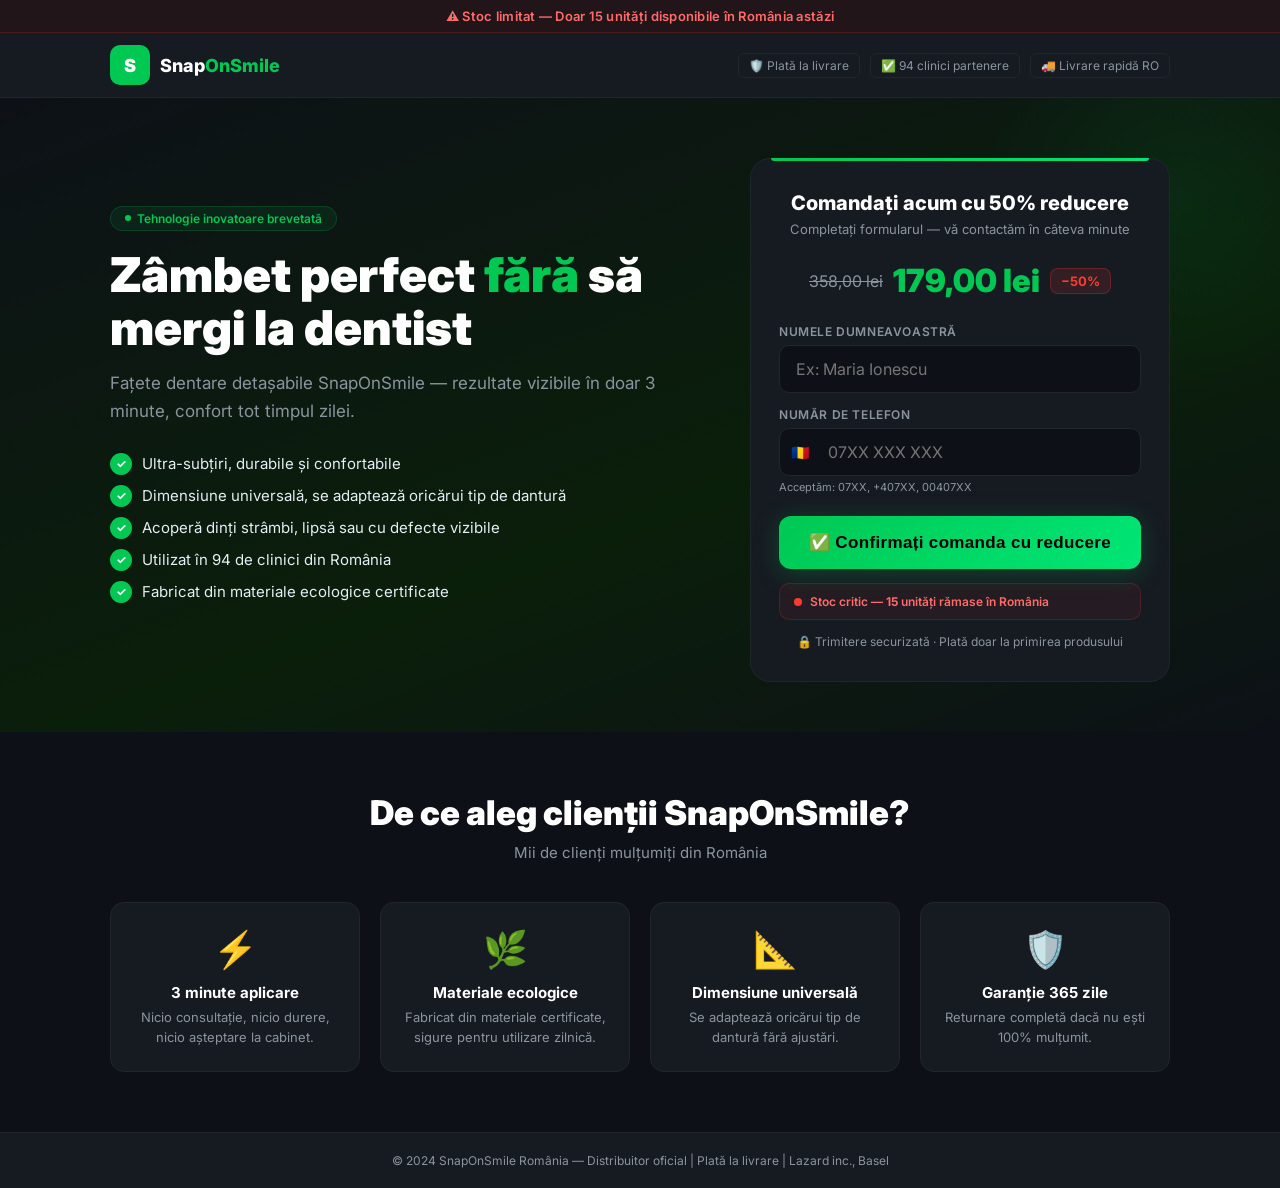
==== commit 7f6e7327: "refactor: promote /ro geo LP to root, remove old LP + php backend, single flow to /thanks" ====
--- a/index.html
+++ b/index.html
@@ -1,635 +1,500 @@
 <!DOCTYPE html>
-<html style="height: auto;">
+<html lang="ro-RO">
 <head>
-<title>Zâmbet perfect fără să mergeți la dentist</title>
-<meta http-equiv="Content-Type" content="text/html; charset=UTF-8"/>
-<meta name="viewport" content="width=device-width, initial-scale=1">
-
-<link rel="stylesheet" href="assets/css/magnific-popup.css">
-<link rel="stylesheet" href="assets/css/flaticon.css">
-<link rel="stylesheet" href="assets/css/twentytwenty.css">
-<link rel="stylesheet" href="assets/css/owl.carousel.min.css">
-<link rel="stylesheet" href="assets/css/owl.theme.default.min.css">
-<link rel="stylesheet" href="assets/css/animate.css">
-<link rel="stylesheet" href="assets/css/main.css">
-<link rel="stylesheet" href="assets/css/stylespin.css">
-
-<script src="https://cdnjs.cloudflare.com/ajax/libs/jquery/3.4.1/jquery.min.js"></script>
-  <!-- INTH_SNIPPET_TOP -->
-  
-		
+  <title>Zâmbet perfect fără dentist | SnapOnSmile România</title>
+  <meta charset="UTF-8">
+  <meta name="viewport" content="width=device-width, initial-scale=1">
+  <meta name="description" content="SnapOnSmile — fațete dentare detașabile. Zâmbet perfect în 3 minute, fără dentist. Livrare în România. Plată la livrare.">
+  <link rel="preconnect" href="https://fonts.googleapis.com">
+  <link href="https://fonts.googleapis.com/css2?family=Inter:wght@400;500;600;700;800;900&display=swap" rel="stylesheet">
+  <style>
+    *, *::before, *::after { box-sizing: border-box; margin: 0; padding: 0; }
+    :root {
+      --primary:  #00c853;
+      --primary-d:#00a844;
+      --red:      #ff3b30;
+      --dark:     #0d1117;
+      --card:     #161b22;
+      --border:   #21262d;
+      --text:     #e6edf3;
+      --muted:    #8b949e;
+    }
+    body { font-family: 'Inter', sans-serif; background: var(--dark); color: var(--text); min-height: 100vh; }
+
+    /* TRUST BAR */
+    .trust-bar {
+      background: #ff3b3015;
+      border-bottom: 1px solid #ff3b3030;
+      text-align: center;
+      padding: 8px 16px;
+      font-size: 13px;
+      font-weight: 600;
+      color: #ff6b6b;
+      letter-spacing: .02em;
+    }
+
+    /* HEADER */
+    .header {
+      background: var(--card);
+      border-bottom: 1px solid var(--border);
+      padding: 12px 0;
+    }
+    .header-inner {
+      max-width: 1100px; margin: 0 auto; padding: 0 20px;
+      display: flex; align-items: center; justify-content: space-between; flex-wrap: wrap; gap: 10px;
+    }
+    .logo { display: flex; align-items: center; gap: 10px; }
+    .logo-mark {
+      width: 40px; height: 40px; background: var(--primary); border-radius: 10px;
+      display: flex; align-items: center; justify-content: center; font-weight: 900; font-size: 18px; color: #fff;
+    }
+    .logo-text { font-size: 18px; font-weight: 800; color: #fff; }
+    .logo-text span { color: var(--primary); }
+    .header-badges { display: flex; gap: 10px; flex-wrap: wrap; }
+    .hbadge {
+      display: flex; align-items: center; gap: 5px;
+      font-size: 12px; color: var(--muted);
+      border: 1px solid var(--border); border-radius: 6px; padding: 4px 10px;
+    }
+
+    /* HERO */
+    .hero {
+      background: linear-gradient(160deg, #0d1117 0%, #0a1f0a 60%, #0d1117 100%);
+      padding: 60px 0 50px;
+      position: relative; overflow: hidden;
+    }
+    .hero::before {
+      content: ''; position: absolute; top: -100px; right: -100px;
+      width: 400px; height: 400px;
+      background: radial-gradient(circle, #00c85315, transparent 70%);
+      pointer-events: none;
+    }
+    .hero-inner {
+      max-width: 1100px; margin: 0 auto; padding: 0 20px;
+      display: grid; grid-template-columns: 1fr 420px; gap: 40px; align-items: center;
+    }
+    @media(max-width:768px) { .hero-inner { grid-template-columns: 1fr; } }
+
+    .hero-eyebrow {
+      display: inline-flex; align-items: center; gap: 6px;
+      background: #00c85315; border: 1px solid #00c85330;
+      border-radius: 99px; padding: 4px 14px;
+      font-size: 12px; font-weight: 600; color: var(--primary);
+      margin-bottom: 18px;
+    }
+    .hero-eyebrow span { width: 6px; height: 6px; background: var(--primary); border-radius: 50%; animation: blink 1s ease-in-out infinite; }
+    @keyframes blink { 0%,100%{opacity:1} 50%{opacity:.3} }
+
+    .hero h1 {
+      font-size: clamp(28px, 5vw, 48px);
+      font-weight: 900; line-height: 1.1;
+      color: #fff; margin-bottom: 16px;
+    }
+    .hero h1 em { font-style: normal; color: var(--primary); }
+    .hero-sub {
+      font-size: 17px; color: var(--muted); line-height: 1.6; margin-bottom: 28px;
+    }
+    .hero-bullets { list-style: none; display: flex; flex-direction: column; gap: 10px; margin-bottom: 32px; }
+    .hero-bullets li {
+      display: flex; align-items: center; gap: 10px;
+      font-size: 15px; color: var(--text);
+    }
+    .hero-bullets li::before {
+      content: '✓'; width: 22px; height: 22px;
+      background: var(--primary); border-radius: 50%;
+      display: flex; align-items: center; justify-content: center;
+      font-size: 12px; font-weight: 700; color: #fff; flex-shrink: 0;
+    }
+
+    /* FORM CARD */
+    .form-card {
+      background: var(--card);
+      border: 1px solid var(--border);
+      border-radius: 20px;
+      padding: 32px 28px;
+      position: relative;
+    }
+    .form-card::before {
+      content: ''; position: absolute; top: -1px; left: 20px; right: 20px; height: 3px;
+      background: linear-gradient(90deg, var(--primary), #00e676);
+      border-radius: 0 0 4px 4px;
+    }
+    .form-header { margin-bottom: 24px; text-align: center; }
+    .form-header h2 { font-size: 20px; font-weight: 800; color: #fff; margin-bottom: 6px; }
+    .form-header p { font-size: 13px; color: var(--muted); }
+
+    .price-row {
+      display: flex; align-items: center; justify-content: center; gap: 10px; margin-bottom: 24px;
+    }
+    .price-old { font-size: 16px; color: var(--muted); text-decoration: line-through; }
+    .price-new { font-size: 32px; font-weight: 900; color: var(--primary); }
+    .price-badge {
+      background: #ff3b3020; color: var(--red);
+      border: 1px solid #ff3b3040; border-radius: 8px;
+      font-size: 13px; font-weight: 700; padding: 4px 10px;
+    }
+
+    .form-group { margin-bottom: 14px; }
+    .form-group label { display: block; font-size: 12px; font-weight: 600; color: var(--muted); margin-bottom: 6px; letter-spacing: .05em; text-transform: uppercase; }
+    .form-input {
+      width: 100%; background: var(--dark);
+      border: 1px solid var(--border); border-radius: 10px;
+      padding: 13px 16px; font-size: 16px; color: var(--text);
+      outline: none; transition: border-color .2s, box-shadow .2s;
+      font-family: 'Inter', sans-serif;
+      -webkit-appearance: none;
+    }
+    .form-input:focus { border-color: var(--primary); box-shadow: 0 0 0 3px #00c85320; }
+    .form-input.invalid { border-color: var(--red); box-shadow: 0 0 0 3px #ff3b3020; }
+    .form-input.valid { border-color: var(--primary); }
+    .field-hint { font-size: 11px; color: var(--muted); margin-top: 4px; }
+    .field-error { font-size: 11px; color: var(--red); margin-top: 4px; display: none; }
+
+    .phone-wrapper { position: relative; }
+    .phone-prefix {
+      position: absolute; left: 12px; top: 50%; transform: translateY(-50%);
+      font-size: 15px; color: var(--muted); font-weight: 500; pointer-events: none;
+    }
+    #phone { padding-left: 48px; }
+
+    .submit-btn {
+      width: 100%; padding: 16px; margin-top: 8px;
+      background: linear-gradient(135deg, var(--primary), #00e676);
+      color: #000; font-size: 17px; font-weight: 800;
+      border: none; border-radius: 12px; cursor: pointer;
+      transition: transform .15s, box-shadow .15s;
+      box-shadow: 0 4px 24px #00c85340;
+      letter-spacing: .02em;
+    }
+    .submit-btn:hover { transform: translateY(-2px); box-shadow: 0 8px 32px #00c85350; }
+    .submit-btn:active { transform: translateY(0); }
+    .submit-btn:disabled { opacity: .6; cursor: not-allowed; transform: none; }
+
+    .form-footer { margin-top: 14px; text-align: center; font-size: 12px; color: var(--muted); display: flex; align-items: center; justify-content: center; gap: 6px; }
+
+    /* STOCK URGENCY */
+    .urgency-bar {
+      background: #ff3b3010; border: 1px solid #ff3b3030;
+      border-radius: 10px; padding: 10px 14px; margin-top: 14px;
+      display: flex; align-items: center; gap: 8px;
+    }
+    .urgency-bar span { font-size: 12px; color: #ff6b6b; font-weight: 600; }
+    .urgency-dot { width: 8px; height: 8px; background: var(--red); border-radius: 50%; flex-shrink: 0; animation: blink 1s ease-in-out infinite; }
+
+    /* FEATURES */
+    .features { padding: 60px 0; }
+    .features-inner { max-width: 1100px; margin: 0 auto; padding: 0 20px; }
+    .section-title { text-align: center; font-size: clamp(22px,4vw,34px); font-weight: 900; color: #fff; margin-bottom: 10px; }
+    .section-sub { text-align: center; font-size: 15px; color: var(--muted); margin-bottom: 40px; }
+    .features-grid { display: grid; grid-template-columns: repeat(auto-fit, minmax(200px,1fr)); gap: 20px; }
+    .feature-card {
+      background: var(--card); border: 1px solid var(--border); border-radius: 14px;
+      padding: 24px 20px; text-align: center;
+    }
+    .feature-icon { font-size: 36px; margin-bottom: 12px; }
+    .feature-title { font-size: 15px; font-weight: 700; color: #fff; margin-bottom: 6px; }
+    .feature-desc { font-size: 13px; color: var(--muted); line-height: 1.5; }
+
+    /* FOOTER */
+    .footer {
+      background: var(--card); border-top: 1px solid var(--border);
+      padding: 20px 0; text-align: center;
+      font-size: 12px; color: var(--muted);
+    }
+
+    /* HIDDEN FIELDS */
+    input[type=hidden] { display: none; }
+
+    /* SPINNER */
+    .spinner-wrap { display: none; align-items: center; justify-content: center; gap: 10px; padding: 8px 0; }
+    .spinner-wrap.active { display: flex; }
+    .spinner-dot {
+      width: 10px; height: 10px; border-radius: 50%; background: var(--primary);
+      animation: bounce 1.2s ease-in-out infinite;
+    }
+    .spinner-dot:nth-child(2) { animation-delay: .2s; }
+    .spinner-dot:nth-child(3) { animation-delay: .4s; }
+    @keyframes bounce { 0%,80%,100%{transform:scale(0)} 40%{transform:scale(1)} }
+  </style>
 </head>
 <body>
-  <div class="site-wrapper">
-    <header class="site-header">
-      <div class="container">
-        <div class="row justify-content-between">
-          <div class="col-lg-6 logo-wrap"> <a class="logo"> <img src="assets/img/logo.png" alt="Лого"> </a> </div>
-          <div class="col-xl-15 col-lg-16">
-            <div class="header-img">
-              <div class="header-img-item"> <img src="assets/img/header-img-1.png" alt="1">
-                <div class="header-img-txt">Utilizat în  <br>
-                  94 clinici din România</div>
-              </div>
-              <div class="header-img-item"> <img src="assets/img/header-img-2.png" alt="2">
-                <div class="header-img-txt">Fabricat din  <br>
-                  materiale ecologice</div>
-              </div>
-              <div class="header-img-item"> <img src="assets/img/header-img-3.png" alt="3">
-                <div class="header-img-txt">Confortabil  <br>
-                  pentru utilizare constantă</div>
-              </div>
+
+  <!-- TRUST BAR -->
+  <div class="trust-bar">⚠️ Stoc limitat — Doar 15 unități disponibile în România astăzi</div>
+
+  <!-- HEADER -->
+  <header class="header">
+    <div class="header-inner">
+      <div class="logo">
+        <div class="logo-mark">S</div>
+        <div class="logo-text">Snap<span>OnSmile</span></div>
+      </div>
+      <div class="header-badges">
+        <div class="hbadge">🛡️ Plată la livrare</div>
+        <div class="hbadge">✅ 94 clinici partenere</div>
+        <div class="hbadge">🚚 Livrare rapidă RO</div>
+      </div>
+    </div>
+  </header>
+
+  <!-- HERO -->
+  <section class="hero">
+    <div class="hero-inner">
+      <div>
+        <div class="hero-eyebrow"><span></span> Tehnologie inovatoare brevetată</div>
+        <h1>Zâmbet perfect <em>fără</em> să mergi la dentist</h1>
+        <p class="hero-sub">Fațete dentare detașabile SnapOnSmile — rezultate vizibile în doar 3 minute, confort tot timpul zilei.</p>
+        <ul class="hero-bullets">
+          <li>Ultra-subțiri, durabile și confortabile</li>
+          <li>Dimensiune universală, se adaptează oricărui tip de dantură</li>
+          <li>Acoperă dinți strâmbi, lipsă sau cu defecte vizibile</li>
+          <li>Utilizat în 94 de clinici din România</li>
+          <li>Fabricat din materiale ecologice certificate</li>
+        </ul>
+      </div>
+
+      <!-- FORM -->
+      <div class="form-card">
+        <div class="form-header">
+          <h2>Comandați acum cu 50% reducere</h2>
+          <p>Completați formularul — vă contactăm în câteva minute</p>
+        </div>
+
+        <div class="price-row">
+          <span class="price-old">358,00 lei</span>
+          <span class="price-new">179,00 lei</span>
+          <span class="price-badge">−50%</span>
+        </div>
+
+        <form id="order-form" novalidate>
+          <input type="hidden" name="sub1" id="sub1">
+          <input type="hidden" name="sub2" id="sub2">
+          <input type="hidden" name="sub3" id="sub3">
+          <input type="hidden" name="sub4" id="sub4">
+          <input type="hidden" name="sub5" id="sub5">
+          <input type="hidden" name="gclid" id="gclid">
+
+          <div class="form-group">
+            <label for="name">Numele dumneavoastră</label>
+            <input class="form-input" type="text" id="name" name="name"
+                   placeholder="Ex: Maria Ionescu" autocomplete="name" required>
+            <div class="field-error" id="name-error">Vă rugăm introduceți numele.</div>
+          </div>
+
+          <div class="form-group">
+            <label for="phone">Număr de telefon</label>
+            <div class="phone-wrapper">
+              <span class="phone-prefix">🇷🇴</span>
+              <input class="form-input" type="tel" id="phone" name="phone"
+                     placeholder="07XX XXX XXX" autocomplete="tel"
+                     inputmode="tel" required>
             </div>
+            <div class="field-hint" id="phone-hint">Acceptăm: 07XX, +407XX, 00407XX</div>
+            <div class="field-error" id="phone-error">Introduceți un număr de telefon valid din România.</div>
           </div>
+
+          <button type="submit" class="submit-btn" id="submit-btn">
+            ✅ Confirmați comanda cu reducere
+          </button>
+
+          <div class="spinner-wrap" id="spinner">
+            <div class="spinner-dot"></div>
+            <div class="spinner-dot"></div>
+            <div class="spinner-dot"></div>
+          </div>
+        </form>
+
+        <div class="urgency-bar">
+          <div class="urgency-dot"></div>
+          <span>Stoc critic — <strong id="stock-count">15</strong> unități rămase în România</span>
+        </div>
+
+        <div class="form-footer">
+          🔒 Trimitere securizată · Plată doar la primirea produsului
         </div>
       </div>
-    </header>
-    <div style="text-align: center;padding: 10px;background-color: #d7000017;color: #f00;font-weight: bold;">Toate ambalajele sunt dezinfectate!</div>
-    <main class="site-main">
-      <section class="main-screen">
-        <div class="girl-bg">
-          <div class="container">
-            <div class="row">
-              <div class="col-lg-16">
-                <div class="main-scr-cnt">
-                  <h1 class="main-caption wow fadeInUp" style="visibility: visible; animation-name: fadeInUp;">Zâmbet perfect fără  <br>
-                    să mergeți la dentist</h1>
-                  <div class="main-scr-sub-title wow fadeInUp" style="visibility: visible; animation-name: fadeInUp;">Cu tehnologie inovatoare SnapOnSmile</div>
-                  <ul class="main-scr-list wow fadeInUp" style="visibility: visible; animation-name: fadeInUp;">
-                    <li>Ultra-subțiri, durabile și confortabile</li>
-                    <li>Dimensiune universală</li>
-                    <li>Fixare eficientă</li>
-                  </ul>
-                  <div class="col-md-12">
-                    <div class="contact-form wow fadeInUp order_form mb-3 goto-box" style="visibility: visible; animation-name: fadeInUp;">
-                      <a href="#scroll-to" class="btn top-banner-btn bounce">Comandați acum cu o reducere</a> 
-                    </div>
-                  </div>
-                </div>
-              </div>
-            </div>
-          </div>
-        </div>
-      </section>
-      <section class="what">
-        <div class="container">
-          <div class="row">
-            <div class="col-lg-12">
-              <h2 class="caption caption-cust wow fadeInUp" style="visibility: visible; animation-name: fadeInUp;"><strong>Ce sunt fațetele SnapOnSmile?</strong></h2>
-              <p class="what-cnt wow fadeInUp" style="visibility: visible; animation-name: fadeInUp;">Fațetele SnapOnSmile sunt un produs revoluționar în lumea stomatologiei. Este nevoie de mai puțin de 3 minute pentru a le pune și veți putea vedea în oglindă un zâmbet perfect, alb ca zăpada. <br>
-                Este important să rețineți că fațetele SnapOnSmile pot fi folosite chiar dacă aveți dinți lipsă. </p>
-              <div class="what-img wow fadeInUp d-block d-lg-none animated" style="visibility: visible; animation-name: fadeInUp;"> <img src="assets/img/what-img.jpg" class="img-responsive" alt="1"> </div>
-            </div>
-            <div class="col-lg-12">
-              <div class="what-img d-none d-lg-block"> <img src="assets/img/what-img.jpg" alt="1" class="wow fadeInUp" style="visibility: visible; animation-name: fadeInUp;"> </div>
-            </div>
-          </div>
-        </div>
-      </section>
-      <section class="limitations">
-        <div class="container">
-          <div class="row">
-            <div class="col-lg-24">
-              <h2 class="caption wow fadeInUp" style="text-align: center; visibility: visible; animation-name: fadeInUp;"><strong>Defectele pe care le elimină fațetele SnapOnSmile?</strong></h2>
-            </div>
-            <div class="col-lg-11">
-              <div class="limitations-wrap">
-                <div class="limitations-item wow fadeInUp" style="visibility: visible; animation-name: fadeInUp;">
-                  <div class="limitations-img"> <img src="assets/img/limitations-1.jpg" alt="1"> </div>
-                  <div class="limitations-cnt">
-                    <div class="limitations-title">Dinții strâmbi</div>
-                    <p class="limitations-desc">Ascunde cu ușurință curbura <br>
-                       unuia sau mai multor dinți, corectând în același timp poziția maxilarului, ceea ce asigură o distribuție mai uniformă a sarcinii între dinți.</p>
-                  </div>
-                </div>
-                <div class="limitations-item wow fadeInUp" style="visibility: visible; animation-name: fadeInUp;">
-                  <div class="limitations-img"> <img src="assets/img/limitations-3.jpg" alt="3"> </div>
-                  <div class="limitations-cnt">
-                    <div class="limitations-title">Spații mari între dinți</div>
-                    <p class="limitations-desc">Cu o purtare regulată, SnapOnSmile funcționează ca un dispozitiv de aliniere  <br>
-                      și nu numai că poate ascunde un astfel de defect, dar poate, <br>
-                      de asemenea, să readucă dinții spre poziția lor anatomică corectă.
-                    </p>
-                  </div>
-                </div>
-              </div>
-            </div>
-            <div class="col-lg-11 offset-lg-2">
-              <div class="limitations-wrap limitations-wrap-2">
-                <div class="limitations-item wow fadeInUp" style="visibility: visible; animation-name: fadeInUp;">
-                  <div class="limitations-img"> <img src="assets/img/limitations-2.jpg" alt="4"> </div>
-                  <div class="limitations-cnt">
-                    <div class="limitations-title">Defecte vizibile </div>
-                    <p class="limitations-desc">SnapOnSmile vă permite să ascundeți instantaneu <br>
-                       diverse defecte vizibile, cum ar fi ruperea unui dinte și îngălbenirea smalțului,  <br>
-                      conferind zâmbetului dumneavoastră un aspect estetic.</p>
-                  </div>
-                </div>
-                <div class="limitations-item wow fadeInUp" style="visibility: visible; animation-name: fadeInUp;">
-                  <div class="limitations-img"> <img src="assets/img/limitations-5.jpg" alt="5"> </div>
-                  <div class="limitations-cnt">
-                    <div class="limitations-title">Lipa unuia sau  <br>
-                      mai mulți dinți</div>
-                    <p class="limitations-desc">Spre deosebire de alte fațete, SnapOnSmile  <br>
-                      sunt bine fixate și sunt capabile să ascundă chiar și absența completă a unuia sau mai multor dinți.</p>
-                  </div>
-                </div>
-              </div>
-            </div>
-          </div>
-        </div>
-      </section>
-      <section class="result">
-        <div class="container">
-          <div class="row">
-            <div class="col-lg-24">
-              <div class="plus-desc">
-                <h2 class="caption wow fadeInUp" style="visibility: visible; animation-name: fadeInUp;"><strong>Cum va arăta zâmbetul dumneavoastră cu SnapOnSmile </strong></h2>
-                <div class="caption-desc wow fadeInUp" style="visibility: visible; animation-name: fadeInUp;">glisați <span class="slider-sm"></span>spre stânga și veți vedea rezultatul utilizării fațetelor SnapOnSmile</div>
-              </div>
-            </div>
-          </div>
-          <div class="row justify-content-center">
-            <div class="col-lg-16">
-              <div class="twentytwenty-wrapper twentytwenty-horizontal">
-                <div class="twentytwenty-wrapper twentytwenty-horizontal"><div class="twentytwenty-container wow fadeInUp" style="visibility: visible; animation-name: fadeInUp; height: 368.516px;"> <img src="assets/img/smile-before.jpg" alt="1" class="twentytwenty-before" style="clip: rect(0px, 375px, 368.516px, 0px);"> <img src="assets/img/smile-after.jpg" alt="2" class="twentytwenty-after" style="clip: rect(0px, 750px, 368.516px, 375px);">
-                  <div class="twentytwenty-overlay">
-                    <div class="twentytwenty-before-label" data-content="Before"></div>
-                    <div class="twentytwenty-after-label" data-content="After"></div>
-                  <div class="twentytwenty-before-label" data-content="Before"></div><div class="twentytwenty-after-label" data-content="After"></div></div>
-                  <div class="twentytwenty-handle" style="left: 375px;"><span class="twentytwenty-left-arrow"></span><span class="twentytwenty-right-arrow"></span><span class="twentytwenty-left-arrow"></span><span class="twentytwenty-right-arrow"></span></div>
-                <div class="twentytwenty-overlay"><div class="twentytwenty-before-label" data-content="Before"></div><div class="twentytwenty-after-label" data-content="After"></div></div><div class="twentytwenty-handle" style="left: 375px;"><span class="twentytwenty-left-arrow"></span><span class="twentytwenty-right-arrow"></span></div></div></div>
-              </div>
-              <div class="slider-comment wow fadeInUp" style="visibility: visible; animation-name: fadeInUp;">
-                <div class="slider-comment-item slider-comment-before">
-                  <div class="slider-comment-txt">Iată cum arată  <br>
-                    un zâmbet</div>
-                </div>
-                <div class="slider-comment-item slider-comment-after">
-                  <div class="slider-comment-txt">Cu ajutorul  <br>
-                    SnapOnSmile</div>
-                </div>
-              </div>
-            </div>
-          </div>
-        </div>
-      </section>
-      <section class="advice">
-        <div class="container">
-          <div class="row">
-            <div class="col-lg-24">
-              <h2 class="caption wow fadeInUp" style="visibility: visible; animation-name: fadeInUp;"><strong>Sfatul medicului stomatolog</strong></h2>
-            </div>
-          </div>
-          <div class="row">
-            <div class="col-lg-14 order-2 order-lg-1">
-              <div class="quote wow fadeInUp" style="visibility: visible; animation-name: fadeInUp;">În ultimii 5 ani, asistăm la o utilizare sporită a tehnologiilor moderne în industria sănătății și a frumuseții. Cea mai recentă descoperire brevetată garantează o precizie maximă, perfecțiune și o calitate ridicată a rezultatelor obținute cu ajutorul fațetelor. Fațetele detașabile reprezintă astăzi o tendință care oferă o oportunitate reală pentru oricine de a deveni mai atrăgător și de a avea zâmbetul la care visează, cu un minim de efort și bani.</div>
-              <dl class="advice-list wow fadeInUp" style="visibility: visible; animation-name: fadeInUp;">
-                <dt>Cum să încep?</dt>
-                <dd>Sunt adesea întrebat dacă este necesară o consultație de specialitate înainte de a utiliza fațetele. Dacă vorbim despre fațetele SnapOnSmile, atunci nu - nu este necesară nicio consultație.</dd>
-                <dt>Cum să aleg dimensiunea?</dt>
-                <dd>Fațetele SnapOnSmile au dimensiuni universale și pot fi ajustate la dinții dumneavoastră fără probleme.</dd>
-                <dt>Cât timp pot fi purtate fațetele?</dt>
-                <dd>Puteți purta fațete toată ziua. Mergeți la serviciu, la antrenamente, când mergeți pe jos. Datorită materialului subțire inovator, vor fi confortabile chiar și atunci când mâncați. Se recomandă îndepărtarea fațetelor pe timp de noapte.</dd>
-              </dl>
-            </div>
-            <div class="col-lg-10 order-1 order-lg-2">
-              <div class="advice-img-wrap wow fadeInUp" style="visibility: visible; animation-name: fadeInUp;"> <img src="assets/img/advice-img.jpg" alt="1" class="img-responsive">
-                <div class="advice-img-cnt">
-                  <div class="advice-img-title">Maria Cosma </div>
-                  <div class="advice-img-desc">Ortodontist cu peste 15 ani de experiență</div>
-                </div>
-              </div>
-            </div>
-          </div>
-        </div>
-      </section>
-      <div style="text-align: center;padding: 10px;background-color: #d7000017;color: #f00;font-weight: bold;">Toate ambalajele sunt dezinfectate!</div>
-      <section class="contacts">
-        <div class="container">
-          <div class="row">
-            <div class="col-lg-24"> 
-              <div class="row justify-content-end">
-                <div class="col-xl-8 col-lg-9">
-                  <div class="contact-form wow fadeInUp order_form goto-box" style="background: none; visibility: visible; animation-name: fadeInUp;">
-                    <a href="#scroll-to" class="btn top-banner-btn bounce">Comandați acum cu o reducere</a> 
-                  </div>
-                </div>
-              </div>
-            </div>
-          </div>
-        </div>
-      </section>
-      <section class="steps">
-        <div class="container">
-          <div class="row">
-            <div class="col-md-12  offset-lg-12 offset-md-12">
-              <h2 class="caption wow fadeInUp" style="visibility: visible; animation-name: fadeInUp;"><strong>3 pași simpli și zâmbetul  <br>
-                tău va deveni irezistibil</strong></h2>
-              <div class="history-tl-container wow fadeInUp" style="visibility: visible; animation-name: fadeInUp;">
-                <ul class="tl">
-                  <li class="tl-item" ng-repeat="item in retailer_history wow fadeInUp">
-                    <div class="item-title">1 pasul </div>
-                    <div class="item-detail">Înmuiați fațetele în apă caldă timp de 1-2 minute  <br>
-                      pentru a le face maleabile</div>
-                  </li>
-                  <li class="tl-item wow fadeInUp" ng-repeat="item in retailer_history" style="visibility: visible; animation-name: fadeInUp;">
-                    <div class="item-title">2 pasul </div>
-                    <div class="item-detail">Puneți fațetele și apăsați ferm  <br>
-                      pe partea exterioară a dinților.</div>
-                  </li>
-                  <li class="tl-item wow fadeInUp" ng-repeat="item in retailer_history" style="visibility: visible; animation-name: fadeInUp;">
-                    <div class="item-title">3 pasul </div>
-                    <div class="item-detail">Asigurați-vă că fațetele sunt  <br>
-						fixate pe dinții dumneavoastră</div>
-                  </li>
-                </ul>
-              </div>
-            </div>
-          </div>
-        </div>
-      </section>
-      <section class="reasons">
-        <div class="container">
-          <div class="row">
-            <div class="col-lg-24">
-              <div class="plus-desc">
-                <h2 class="caption wow fadeInUp" style="visibility: visible;">Top 3 motive pentru care clienții noștri cumpără fațete SnapOnSmile</h2>
-              </div>
-            </div>
-          </div>
-          <div class="reasons-items">
-            <div class="row no-gutters"> 
-              <div class="col-lg-8 col-md-12 order-1 order-md-1 order-lg-1 wow fadeInUp" style="visibility: visible;">
-                <div class="reasons-item order-margin-bottom" style="margin-right:20px;">
-                  <div class="reasons-cnt">
-                    <div class="reasons-title">Întâlniri de afaceri</div>
-                    <div class="reasons-desc">Toată lumea știe că un zâmbet este un instrument foarte important în eticheta de afaceri. Cel mai simplu și cel mai bun mod de a vă exprima gândurile bune față de ceilalți este să le zâmbiți. Și este foarte important ca zâmbetul să fie frumos din punct de vedere estetic.</div>
-                  </div>
-                </div>
-              </div>
-              <div class="col-lg-8 col-md-12 order-5 order-md-5 order-lg-5 wow fadeInUp" style="visibility: visible;">
-                <div class="reasons-item order-margin-bottom" style="margin-right:20px;">
-                  <div class="reasons-cnt">
-                    <div class="reasons-title">Interviuri  <br>
-                      de angajare</div>
-                    <div class="reasons-desc">Un zâmbet este unul dintre cele mai vechi mijloace de a obține succesul! Nimic nu atrage atenția și cucerește persoana din fața dumneavoastră ca un zâmbet sincer, frumos și sănătos. Cu fațetele SnapOnSmile, puteți fi sigur că locul de muncă la care visați este deja în mâinile dumneavoastră.</div>
-                  </div>
-                </div>
-              </div>
-              <div class="col-lg-8 col-md-12 order-3 order-md-3 order-lg-3 wow fadeInUp" style="visibility: visible;">
-                <div class="reasons-item order-margin order-margin-bottom">
-                  <div class="reasons-cnt">
-                    <div class="reasons-title">Nunți,  <br>
-                      zile de naștere, aniversări</div>
-                    <div class="reasons-desc">Pe lângă alegerea hainelor frumoase, a machiajului și a coafurilor, este foarte important să aveți un zâmbet orbitor și zâmbetul dumneavoastră va fi perfect în fotografii.</div>
-                  </div>
-                </div>
-              </div>
-              <div class="col-lg-8 col-md-12 order-2 order-md-2 order-lg-2 wow fadeInUp" style="visibility: visible;">
-                <div class="reasons-item reasons-item-img reasons-img-2 order-margin-bottom" style="margin-right:20px;"></div>
-              </div>
-              <div class="col-lg-8 col-md-12 order-6 order-md-6 order-lg-6 wow fadeInUp" style="visibility: visible;">
-                <div class="reasons-item reasons-item-img reasons-img-1  before-2 order-margin-bottom"> </div>
-              </div>
-              <div class="col-lg-8 col-md-12 order-4 order-md-4 order-lg-4 wow fadeInUp" style="visibility: visible;">
-                <div class="reasons-item reasons-item-img reasons-img-3  before-3 order-margin-bottom" style="margin-right:20px;"></div>
-              </div>
-            </div>
-          </div>
-        </div>
-      </section>
-      <section class="limitations">
-        <div class="container">
-          <div class="row">
-            <div class="col-lg-24">
-              <h2 class="caption wow fadeInUp" style="text-align: center; visibility: visible;"><strong>Priviți cât de confortabile sunt.</strong></h2>
-            </div>
-            <div class="col-lg-8">
-              <div class="limitations-wrap">
-                <div class="limitations-item wow fadeInUp" style="visibility: visible;"> <img src="https://cdn9.qckcdn.com/snaponsmile/nodentist/video.gif" alt="1" style="margin: 0 auto; width:100%"> </div>
-              </div>
-            </div>
-            <div class="col-lg-8">
-              <div class="limitations-wrap">
-                <div class="limitations-item wow fadeInUp" style="visibility: visible;"> <img src="https://cdn9.qckcdn.com/snaponsmile/nodentist/video2.gif" alt="2" style="margin: 0 auto;width:100%"> </div>
-              </div>
-            </div>
-            <div class="col-lg-8">
-              <div class="limitations-wrap">
-                <div class="limitations-item wow fadeInUp" style="visibility: visible;"> <img src="https://cdn9.qckcdn.com/snaponsmile/nodentist/video3.gif" alt="3" style="margin: 0 auto;width:100%"> </div>
-              </div>
-            </div>
-          </div>
-        </div>
-      </section>
-      <section class="history">
-        <div class="container">
-          <div class="row">
-            <div class="col-lg-24">
-              <h2 class="caption wow fadeInUp" style="visibility: visible;"><strong>Povești reale de la clienții noștri</strong></h2>
-            </div>
-          </div>
-          <div class="row">
-            <div class="col-lg-24">
-              <div class="owl-carousel owl-theme slider-1 wow fadeInUp owl-loaded owl-drag" style="visibility: visible;">
-                <div class="owl-stage-outer">
-                  <div class="owl-stage">
-                    <div class="owl-item" style="width: 360px; margin-right: 30px;">
-                      <div class="slider-item">
-                        <div class="quote">Aceasta este prima dată când scriu o recenzie despre ceva, dar fațetele SnapOnSmile merită din plin. Dinții mei au fost întotdeauna cea mai mare problemă din viața mea, dar niciodată nu am reușit să găsesc suficienți bani pentru a merge la un dentist bun care să-mi repare zâmbetul. Într-o zi am fost „sedusă" de o reclamă și, după cum s-a dovedit, a meritat. Fațetele sunt ușor de purtat și se potrivesc bine, iar cel mai important lucru - dinții mei arată grozav și natural. Recomand cu căldură.</div>
-                        <div class="slider-data">
-                          <div class="limitations-item">
-                            <div class="limitations-img"> <img src="assets/img/slider-1-7.jpg" alt="1"> </div>
-                            <div class="limitations-cnt">
-                              <div class="limitations-title">Ioan Borcea</div>
-                              <div class="limitations-desc">41 de ani</div>
-                            </div>
-                          </div>
-                        </div>
-                      </div>
-                    </div><div class="owl-item" style="width: 360px; margin-right: 30px;">
-                      <div class="slider-item">
-                        <div class="quote">Toată lumea mi-a spus că voi regreta alegerea mea mai târziu ... Nu am regretat! Mă bucur că am decis să cred în reclamă și am comandat SnapOnSmile și acum mă pot bucura de zâmbetul meu frumos.
-                          <div class="img"> 
-                          </div>
-                        </div>
-                        <div class="slider-data">
-                          <div class="limitations-item">
-                            <div class="limitations-img"> <img src="assets/img/slider-1-3.jpg" alt="3"> </div>
-                            <div class="limitations-cnt">
-                              <div class="limitations-title">Ioana Ciurea</div>
-                              <div class="limitations-desc">55 de ani</div>
-                            </div>
-                          </div>
-                        </div>
-                      </div>
-                    </div><div class="owl-item" style="width: 360px; margin-right: 30px;">
-                      <div class="slider-item">
-                        <div class="quote">A trecut exact un an de când port fațete SnapOnSmile. Astăzi îmi este greu să-mi imaginez viața cu dinții strâmbi, nu mi-aș fi iertat niciodată dacă pe atunci nu aș fi îndrăznit să plasez o comandă în magazinul online. Acesta nu este un lux, ci ceva ce toată lumea trebuie să aibă - un zâmbet frumos. </div>
-                        <div class="slider-data">
-                          <div class="limitations-item">
-                            <div class="limitations-img"> <img src="assets/img/slider-1-4.jpg" alt="1"> </div>
-                            <div class="limitations-cnt">
-                              <div class="limitations-title">Felicia Dorneanu</div>
-                              <div class="limitations-desc">47 de ani</div>
-                            </div>
-                          </div>
-                        </div>
-                      </div>
-                    </div><div class="owl-item" style="width: 360px; margin-right: 30px;">
-                      <div class="slider-item">
-                        <div class="quote">Toată viața am fost tachinat pentru dinții mei strâmbi și pentru zâmbetul meu urât. A fost o zi minunată atunci când am dat peste anunțul SnapOnSmile pe internet. Două click-uri mai târziu, am plasat o comandă pe site și după 4 zile am primit fațetele prin curier. Am reușit să le pun foarte ușor și rapid și, ca să fiu sinceră, prima dată când m-am privit în oglindă, nu mi-a venit să-mi cred ochilor. Un zâmbet alb și perfect. Viața începea să fie mai bună. Mulțumesc SnapOnSmile!</div>
-                        <div class="slider-data">
-                          <div class="limitations-item">
-                            <div class="limitations-img"> <img src="assets/img/slider-1-1.jpg" alt="1"> </div>
-                            <div class="limitations-cnt">
-                              <div class="limitations-title">Mihaela Popa</div>
-                              <div class="limitations-desc">42 de ani</div>
-                            </div>
-                          </div>
-                        </div>
-                      </div>
-                    </div><div class="owl-item" style="width: 360px; margin-right: 30px;">
-                      <div class="slider-item">
-                        <div class="quote">Am avut probleme cu dinții mei încă de când eram copil. Asta pentru că toți sunt inegali. Recent am aflat de la un prieten despre fațetele SnapOnSmile. A spus că le poartă de mai bine de o lună și că totul a fost minunat (înainte de a avea aceeași dantură îngrozitoare ca a mea). Așa că am decis să comand. Au venit într-un ambalaj frumos, nimic nu a fost deteriorat. După ce am plasat fațetele am simțit un ușor disconfort, dar după un timp, a dispărut. Acum cel mai important lucru este că dinții mei arată frumos. Mulțumesc, SnapOnSmile!</div>
-                        <div class="slider-data">
-                          <div class="limitations-item">
-                            <div class="limitations-img"> <img src="assets/img/slider-1-6.jpg" alt="1"> </div>
-                            <div class="limitations-cnt">
-                              <div class="limitations-title">Marin Zamfir</div>
-                              <div class="limitations-desc">51 de ani</div>
-                            </div>
-                          </div>
-                        </div>
-                      </div>
-                    </div>  
-                    <div class="owl-item active" style="width: 360px; margin-right: 30px;">
-                      <div class="slider-item">
-                        <div class="quote">SnapOnSmile este 100% cel mai bun substitut pentru mersul la dentist. Mi-am asumat un risc, ca să fiu sinceră, ca la fiecare comandă de pe internet, pentru că nu știam prea multe despre produs în avans, dar acum cu siguranță nu regret. Chiar și slujba mea s-a îmbunătățit. Cred că acest lucru se datorează faptului că acum clienții mei au mai multă încredere în mine. Un zâmbet frumos este întotdeauna de bun augur. </div>
-                        <div class="slider-data">
-                          <div class="limitations-item">
-                            <div class="limitations-img"> <img src="assets/img/slider-1-2.jpg" alt="2"> </div>
-                            <div class="limitations-cnt">
-                              <div class="limitations-title">Gabriela Macaru</div>
-                              <div class="limitations-desc">40 de ani</div>
-                            </div>
-                          </div>
-                        </div>
-                      </div>
-                    </div>
-                    <div class="owl-item" style="width: 360px; margin-right: 30px;">
-                      <div class="slider-item">
-                        <div class="quote">Am folosit SnapOnSmile timp de aproximativ 4 luni. Pot spune numai lucruri bune. Se pun foarte ușor și sigur, dinții mei sunt albi, uniformi și pur și simplu perfecți. Încă nu mă pot obișnui cu faptul că le place asta! Dar pentru că sunt atât de frumoase și albe, nu am nicio motivație să mă las de fumat! Interesant este că oamenii care nu mi-au văzut zâmbetul real nici măcar nu-și dau seama că aceștia nu sunt dinții mei naturali.</div>
-                        <div class="slider-data">
-                          <div class="limitations-item">
-                            <div class="limitations-img"> <img src="assets/img/slider-1-5.jpg" alt="2"> </div>
-                            <div class="limitations-cnt">
-                              <div class="limitations-title">Bianca Voinea</div>
-                              <div class="limitations-desc">44 de ani</div>
-                            </div>
-                          </div>
-                        </div>
-                      </div>
-                    </div></div>
-                </div>
-                </div>
-            </div>
-          </div>
-        </div>
-      </section>
-      <section class="how-work">
-        <div class="container">
-          <div class="row">
-            <div class="col-lg-24">
-              <h2 class="caption wow fadeInUp" style="visibility: visible;"><strong>Cum să comandați</strong></h2>
-            </div>
-            <div class="history-tl-container tl-container-horyzontal wow fadeInUp" style="visibility: visible;">
-              <ul class="tl">
-                <li class="tl-item" ng-repeat="item in retailer_history">
-                  <div class="tl-item-img"> <img src="assets/img/steps-img-1.png" alt="1"> </div>
-                  <div class="item-title">1. Lăsați  <br>
-                    cererea dumneavoastră pe acest site</div>
-                </li>
-                <li class="tl-item" ng-repeat="item in retailer_history">
-                  <div class="tl-item-img"> <img src="assets/img/steps-img-2.png" alt="2"> </div>
-                  <div class="item-title">2. Unul dintre colegii  <br>
-                    noștri vă va contacta</div>
-                </li>
-                <li class="tl-item" ng-repeat="item in retailer_history">
-                  <div class="tl-item-img"> <img src="assets/img/steps-img-3.png" alt="3"> </div>
-                  <div class="item-title">3. Vom livra  <br>
-                    la adresa pe care ați menționat-o</div>
-                </li>
-                <li class="tl-item" ng-repeat="item in retailer_history">
-                  <div class="tl-item-img"> <img src="assets/img/steps-img-4.png" alt="4"> </div>
-                  <div class="item-title">4. Plătiți produsele  <br>
-                    numai după ce le primiți</div>
-                </li>
-              </ul>
-            </div>
-          </div>
-        </div>
-      </section>
-      <section class="lottery" style="background-color: #ededed;padding: 3rem 0;">
-        <div class="container">
-          <div class="spinner-wrapper">
-            <div id="scroll-to"></div>
-            <div class="spinner" id="spinner" style="transform: rotate(2189deg);">
-              <div class="spinner-percent-10">10%</div>
-              <div class="spinner-percent-20">20%</div>
-              <div class="spinner-percent-30">30%</div>
-              <div class="spinner-percent-40">40%</div>
-              <div class="spinner-percent-50">20%</div>
-              <div class="spinner-percent-60">30%</div>
-              <div class="spinner-percent-70">40%</div>
-              <div class="spinner-percent-80">50%</div>
-              <div class="spinner-line-hor"></div>
-              <div class="spinner-line-ver"></div>
-              <div class="spinner-line-ang-l"></div>
-              <div class="spinner-line-ang-r"></div>
-            </div>
-            <div class="spinner-btn"><span class="spinner-btn-text">FACEȚI CLICK,<br>  pentru a câștiga o reducere</span> </div>          
-          </div>
-          <div class="lottery-shoe-msg">Puteți participa la tragere <span>la sorți doar 1 (o) singură dată.</span> </div>
-        </div>
-      </section>
-      <footer class="site-footer orders" style="">
-        <div class="congrads" style="padding-top:20px">REDUCEREA DUMNEAVOASTRĂ  <span>PERSONALĂ LA FAȚETELE </span>
-          <div class="congrads-descr" style="text-transform:uppercase">SNAPONSMILE  <span>ESTE DE 50 %!</span> </div>
-        </div>
-        <div class="timer__block wow fadeInUp  animated" style="visibility: visible; animation-name: fadeInUp;">
-          <p>Grăbiți-vă, mai aveți:<br>
-            <span> <span class="min">09</span>:<span class="sec">27</span> </span> </p>
-        </div>
-        <div class="container">
-          <div class="row align-items-center" style="padding-top: 0;">
-            <div class="col-xl-8 col-lg-12">
-              <h2 class="caption wow fadeInUp  animated" style="visibility: visible; animation-name: fadeInUp;"><strong>Grăbiți-vă să comandați  <br>
-                fațete SnapOnSmile</strong></h2>
-              <div class="footer-desc wow fadeInUp  animated" style="visibility: visible; animation-name: fadeInUp;">Cel mai simplu  <br>
-                și mai accesibil mod  <br>
-                spre un  <br>
-                zâmbet fermecător.  <br>
-                Încercați și convingeți-vă singur!</div>
-            </div>
-            <div class="timer__block-mob wow fadeInUp animated animated" style="text-align: center; font-size: 20px; visibility: visible; animation-name: fadeInUp;">
-              <p>Grăbiți-vă, mai aveți:<br>
-                <span> <span class="min">09</span>:<span class="sec">27</span> </span> </p>
-            </div>
-            <div class="col-xl-7 col-lg-12">
-              <form id="form2" class="contact-form wow fadeInUp order_form  animated orderForm" style="visibility: visible; animation-name: fadeInUp;">
-                <div class="form-top-cnt">
-                  <div class="form-top-item">
-                    <div class="form-top-cnt-action">Preț</div>
-                    <div class="form-top-cnt-old-price">358.00lei</div>
-                  </div>
-                  <div class="form-top-item">
-                    <div class="form-top-cnt-title">preț redus</div>
-                    <div class="form-top-cnt-new-price">179.00lei</div>
-                  </div>
-                </div>
-                <input class="input-form phone order_data required" type="text" name="name" id="field-name" placeholder="Numele dumneavoastră" required>
-                <input class="input-form phone order_data required" name="phone" id="field-phone" type="text" placeholder="Telefonul dumneavoastră" onkeyup="this.value=this.value.replace(/\s/,'')" minlength="5" required>
-                <button type="submit" id="btn-submit" data-pid="114" data-campaign-uri="268293" class="button submit-btn buynow">Confirmați comanda dumneavoastră</button>
-                <div class="contact-bottom-txt">Articolele  <br>
-                  rămase în stoc: <span>15</span></div>
-              </form>
-            </div>
-          </div>
-        </div>
-      </footer>
-    </main>
-  </div>
-<script src="assets/js/jquery.twentytwenty.js"></script> 
-<script src="https://cdn1.qckcdn.com/o//SNAPONSMILE/NoDentist/RO/js/owl.carousel.min.js"></script> 
+    </div>
+  </section>
+
+  <!-- FEATURES -->
+  <section class="features">
+    <div class="features-inner">
+      <h2 class="section-title">De ce aleg clienții SnapOnSmile?</h2>
+      <p class="section-sub">Mii de clienți mulțumiți din România</p>
+      <div class="features-grid">
+        <div class="feature-card">
+          <div class="feature-icon">⚡</div>
+          <div class="feature-title">3 minute aplicare</div>
+          <div class="feature-desc">Nicio consultație, nicio durere, nicio așteptare la cabinet.</div>
+        </div>
+        <div class="feature-card">
+          <div class="feature-icon">🌿</div>
+          <div class="feature-title">Materiale ecologice</div>
+          <div class="feature-desc">Fabricat din materiale certificate, sigure pentru utilizare zilnică.</div>
+        </div>
+        <div class="feature-card">
+          <div class="feature-icon">📐</div>
+          <div class="feature-title">Dimensiune universală</div>
+          <div class="feature-desc">Se adaptează oricărui tip de dantură fără ajustări.</div>
+        </div>
+        <div class="feature-card">
+          <div class="feature-icon">🛡️</div>
+          <div class="feature-title">Garanție 365 zile</div>
+          <div class="feature-desc">Returnare completă dacă nu ești 100% mulțumit.</div>
+        </div>
+      </div>
+    </div>
+  </section>
+
+  <footer class="footer">
+    © 2024 SnapOnSmile România — Distribuitor oficial | Plată la livrare | Lazard inc., Basel
+  </footer>
 
 <script>
-    $(window).on("load", function () {
-      $(".twentytwenty-container[data-orientation!='vertical']").twentytwenty({
-        default_offset_pct: 0.5
-      });
-      $(".twentytwenty-container[data-orientation='vertical']").twentytwenty({
-        default_offset_pct: 0.5,
-        orientation: 'vertical'
-      });
-    });
-  </script> 
-  
-<script src="assets/js/wow.js"></script> 
-<script src="assets/js/my-scripts.js"></script> 
-
-<script>
-    function outputDat(m, fullM) {
-      var d = new Date();
-      var p = new Date(d.getTime() - m * 86400000);
-      var monthA = (fullM === false) ? '01,02,03,04,05,06,07,08,09,10,11,12'.split(',') :
-        'ianuarie,februarie,martie,aprilie,mai,iunie,iulie,august,septembrie,octombrie,noiembrie,decembrie'.split(',');
-      var w = p.getDate();
-      var ret = (fullM === false) ? p.getDate() + '.' + monthA[p.getMonth()] + '.' + p.getFullYear() : p.getDate() +
-        ' ' + monthA[p.getMonth()] + ' ' + p.getFullYear();
-      return ret;
-    }
-
-    var time = 600;
-    var intr;
-
-    function start_timer() {
-      intr = setInterval(tick, 1000);
-    }
-
-    function tick() {
-      time = time - 1;
-      var mins = Math.floor(time / 60);
-      var secs = time - mins * 60;
-      if (mins == 0 && secs == 0) {
-        clearInterval(intr);
-      }
-      secs = secs >= 10 ? secs : "0" + secs;
-      $(".min").html("0" + mins);
-      $(".sec").html(secs);
-    }
-    start_timer();
-  </script> 
-  
-<script src="assets/js/jquery.event.move.js"></script> 
-<script src="assets/js/libs.min.js"></script>
-<script src="assets/js/scripts.js"></script>
-
-<!-- Form submission via fetch API (replaces PHP backend) -->
-<script>
-  document.getElementById('form2').addEventListener('submit', function(e) {
-    e.preventDefault();
-
-    var name = document.getElementById('field-name').value;
-    var phone = document.getElementById('field-phone').value;
-
-    var btn = document.getElementById('btn-submit');
-    btn.disabled = true;
-    btn.textContent = 'Se procesează...';
-
-    fetch('/api/order', {
-      method: 'POST',
-      headers: { 'Content-Type': 'application/json' },
-      body: JSON.stringify({ name: name, phone: phone })
-    })
-    .then(function(res) { return res.json(); })
-    .then(function(data) {
-      if (data.redirect) {
-        window.location.href = data.redirect;
-      } else {
-        btn.disabled = false;
-        btn.textContent = 'Confirmați comanda dumneavoastră';
-        alert('A apărut o eroare. Vă rugăm să încercați din nou.');
-      }
-    })
-    .catch(function() {
-      btn.disabled = false;
-      btn.textContent = 'Confirmați comanda dumneavoastră';
-      alert('A apărut o eroare de conexiune. Vă rugăm să încercați din nou.');
-    });
+/* ── CAPTURE URL PARAMS ── */
+(function() {
+  var p = new URLSearchParams(window.location.search);
+  ['sub1','sub2','sub3','sub4','sub5','gclid'].forEach(function(k) {
+    var val = p.get(k) || p.get(k === 'gclid' ? 'gclid' : k) || '';
+    var el = document.getElementById(k);
+    if (el) el.value = val;
+    // also try fbclid as sub1 fallback
+    if (k === 'sub1' && !val && p.get('fbclid')) el.value = p.get('fbclid');
   });
+})();
+
+/* ── PHONE NORMALIZER (RO) ── */
+function normalizePhone(raw) {
+  var s = raw.replace(/[\s\-().]/g, '');
+  // +40 prefix
+  if (/^\+40/.test(s)) return s;
+  // 0040 prefix
+  if (/^0040/.test(s)) return '+40' + s.slice(4);
+  // 40 + 9 digits
+  if (/^40\d{9}$/.test(s)) return '+' + s;
+  // 07XX format (local RO mobile)
+  if (/^0[67]\d{8}$/.test(s)) return '+4' + s;
+  // 7XX format (8 digits)
+  if (/^[67]\d{8}$/.test(s)) return '+40' + s;
+  return s;
+}
+
+function isValidPhone(normalized) {
+  // Romanian mobile: +407XXXXXXXX (12 chars)
+  return /^\+407\d{8}$/.test(normalized) ||
+         // landline +402XXXXXXXX
+         /^\+402\d{8}$/.test(normalized) ||
+         // generic 10+ digits starting with +40
+         /^\+40\d{8,}$/.test(normalized);
+}
+
+/* ── REAL-TIME VALIDATION ── */
+var phoneInput = document.getElementById('phone');
+var nameInput  = document.getElementById('name');
+
+phoneInput.addEventListener('input', function() {
+  var norm = normalizePhone(this.value);
+  var hint = document.getElementById('phone-hint');
+  if (this.value.length < 3) { this.className='form-input'; return; }
+  if (isValidPhone(norm)) {
+    this.className = 'form-input valid';
+    hint.textContent = '✓ Număr valid: ' + norm;
+    hint.style.color = '#00c853';
+    document.getElementById('phone-error').style.display = 'none';
+  } else {
+    this.className = 'form-input';
+    hint.textContent = 'Acceptăm: 07XX, +407XX, 00407XX';
+    hint.style.color = '';
+  }
+});
+
+phoneInput.addEventListener('blur', function() {
+  var norm = normalizePhone(this.value);
+  if (this.value && !isValidPhone(norm)) {
+    this.className = 'form-input invalid';
+    document.getElementById('phone-error').style.display = 'block';
+  }
+});
+
+/* ── FORM SUBMIT ── */
+document.getElementById('order-form').addEventListener('submit', function(e) {
+  e.preventDefault();
+
+  var nameVal  = nameInput.value.trim();
+  var phoneRaw = phoneInput.value.trim();
+  var phoneNorm = normalizePhone(phoneRaw);
+  var valid = true;
+
+  if (!nameVal || nameVal.length < 2) {
+    nameInput.className = 'form-input invalid';
+    document.getElementById('name-error').style.display = 'block';
+    valid = false;
+  } else {
+    nameInput.className = 'form-input valid';
+    document.getElementById('name-error').style.display = 'none';
+  }
+
+  if (!isValidPhone(phoneNorm)) {
+    phoneInput.className = 'form-input invalid';
+    document.getElementById('phone-error').style.display = 'block';
+    valid = false;
+  } else {
+    phoneInput.className = 'form-input valid';
+    document.getElementById('phone-error').style.display = 'none';
+  }
+
+  if (!valid) return;
+
+  var btn = document.getElementById('submit-btn');
+  var spinner = document.getElementById('spinner');
+  btn.style.display = 'none';
+  spinner.classList.add('active');
+
+  var payload = {
+    name:  nameVal,
+    phone: phoneNorm,
+    sub1:  document.getElementById('sub1').value,
+    sub2:  document.getElementById('sub2').value,
+    sub3:  document.getElementById('sub3').value,
+    sub4:  document.getElementById('sub4').value,
+    sub5:  document.getElementById('sub5').value,
+    gclid: document.getElementById('gclid').value,
+  };
+
+  fetch('/api/ro-send', {
+    method: 'POST',
+    headers: { 'Content-Type': 'application/json' },
+    body: JSON.stringify(payload)
+  })
+  .then(function(r) { return r.json(); })
+  .then(function(data) {
+    if (data.redirect) {
+      window.location.href = data.redirect + '?name=' + encodeURIComponent(nameVal);
+    } else {
+      showError();
+    }
+  })
+  .catch(function() { showError(); });
+
+  function showError() {
+    btn.style.display = 'block';
+    spinner.classList.remove('active');
+    btn.disabled = false;
+    alert('A apărut o eroare. Vă rugăm să încercați din nou.');
+  }
+});
+
+/* ── STOCK COUNTDOWN (UX) ── */
+var stock = parseInt(sessionStorage.getItem('sos_stock') || '15', 10);
+function decreaseStock() {
+  if (stock > 7 && Math.random() < 0.3) {
+    stock--;
+    sessionStorage.setItem('sos_stock', stock);
+    var el = document.getElementById('stock-count');
+    if (el) el.textContent = stock;
+  }
+}
+setInterval(decreaseStock, 45000);
 </script>
-
-  </body>
+</body>
 </html>
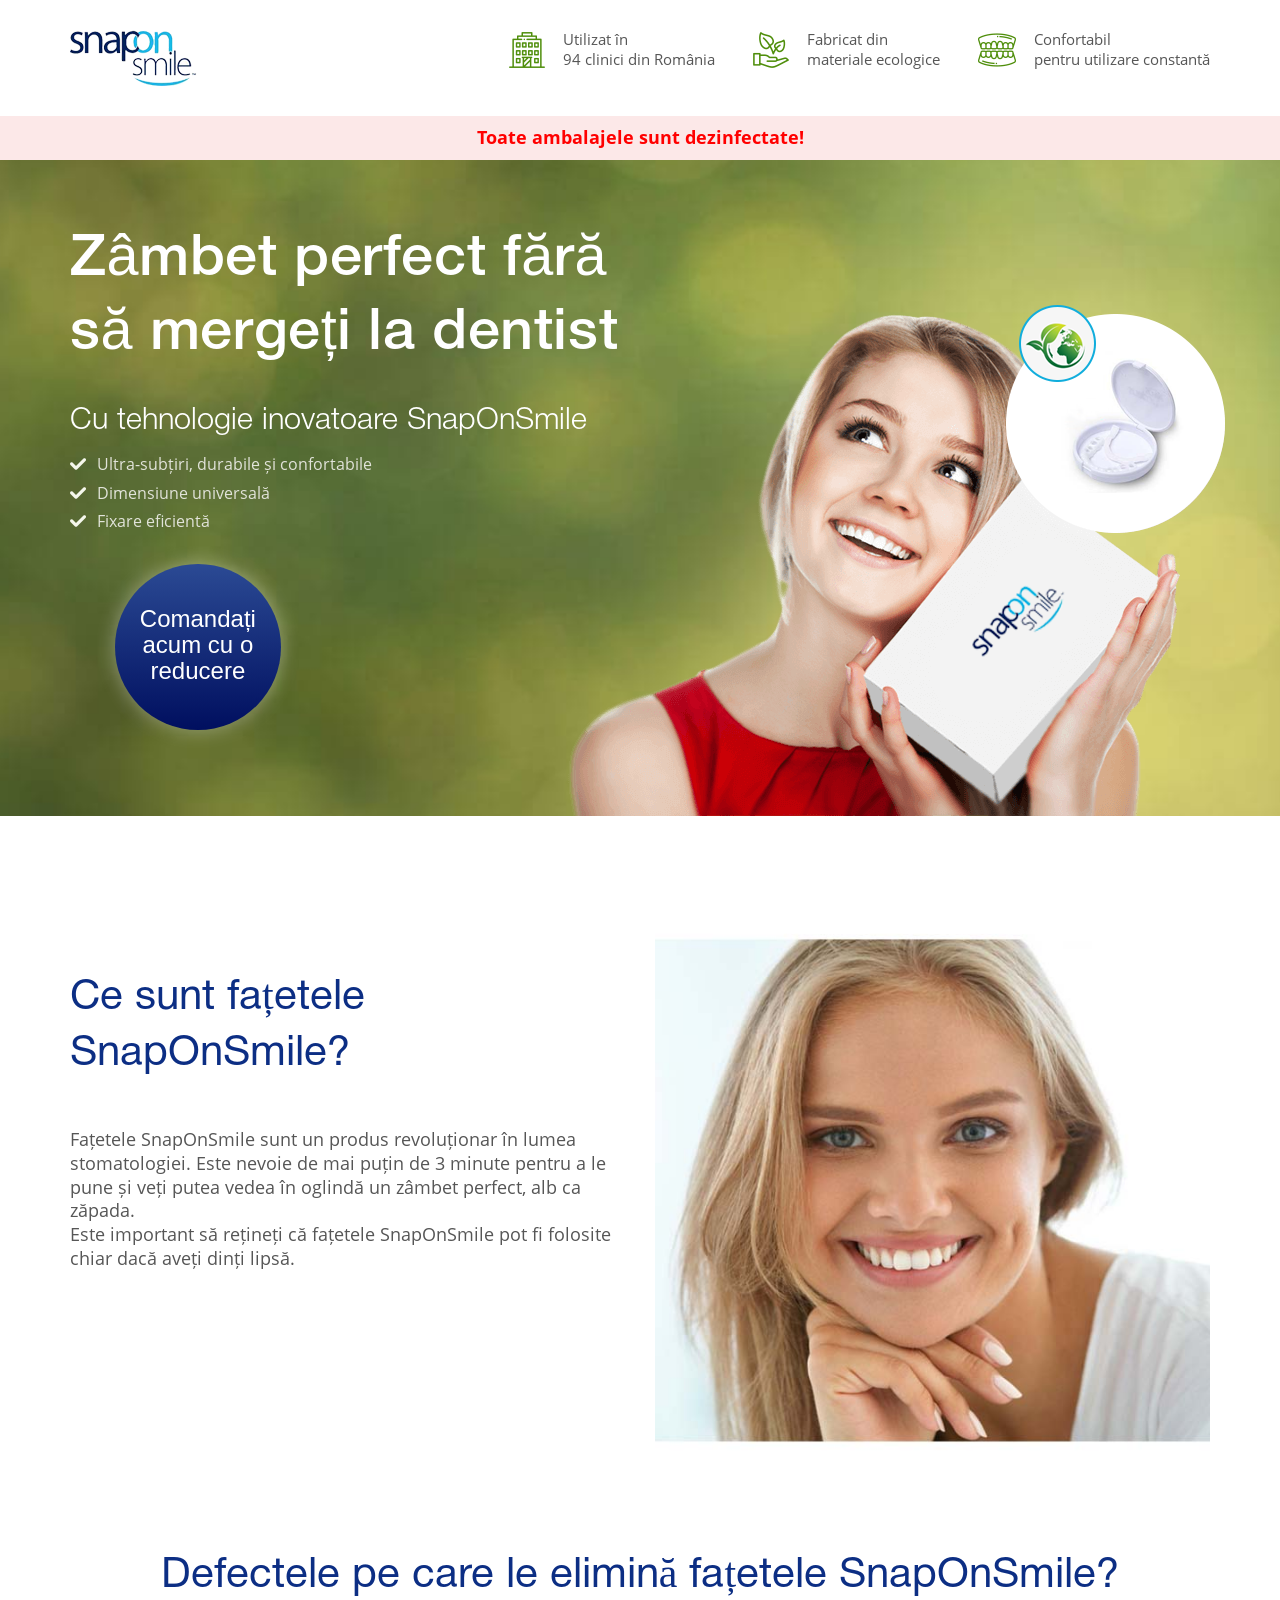
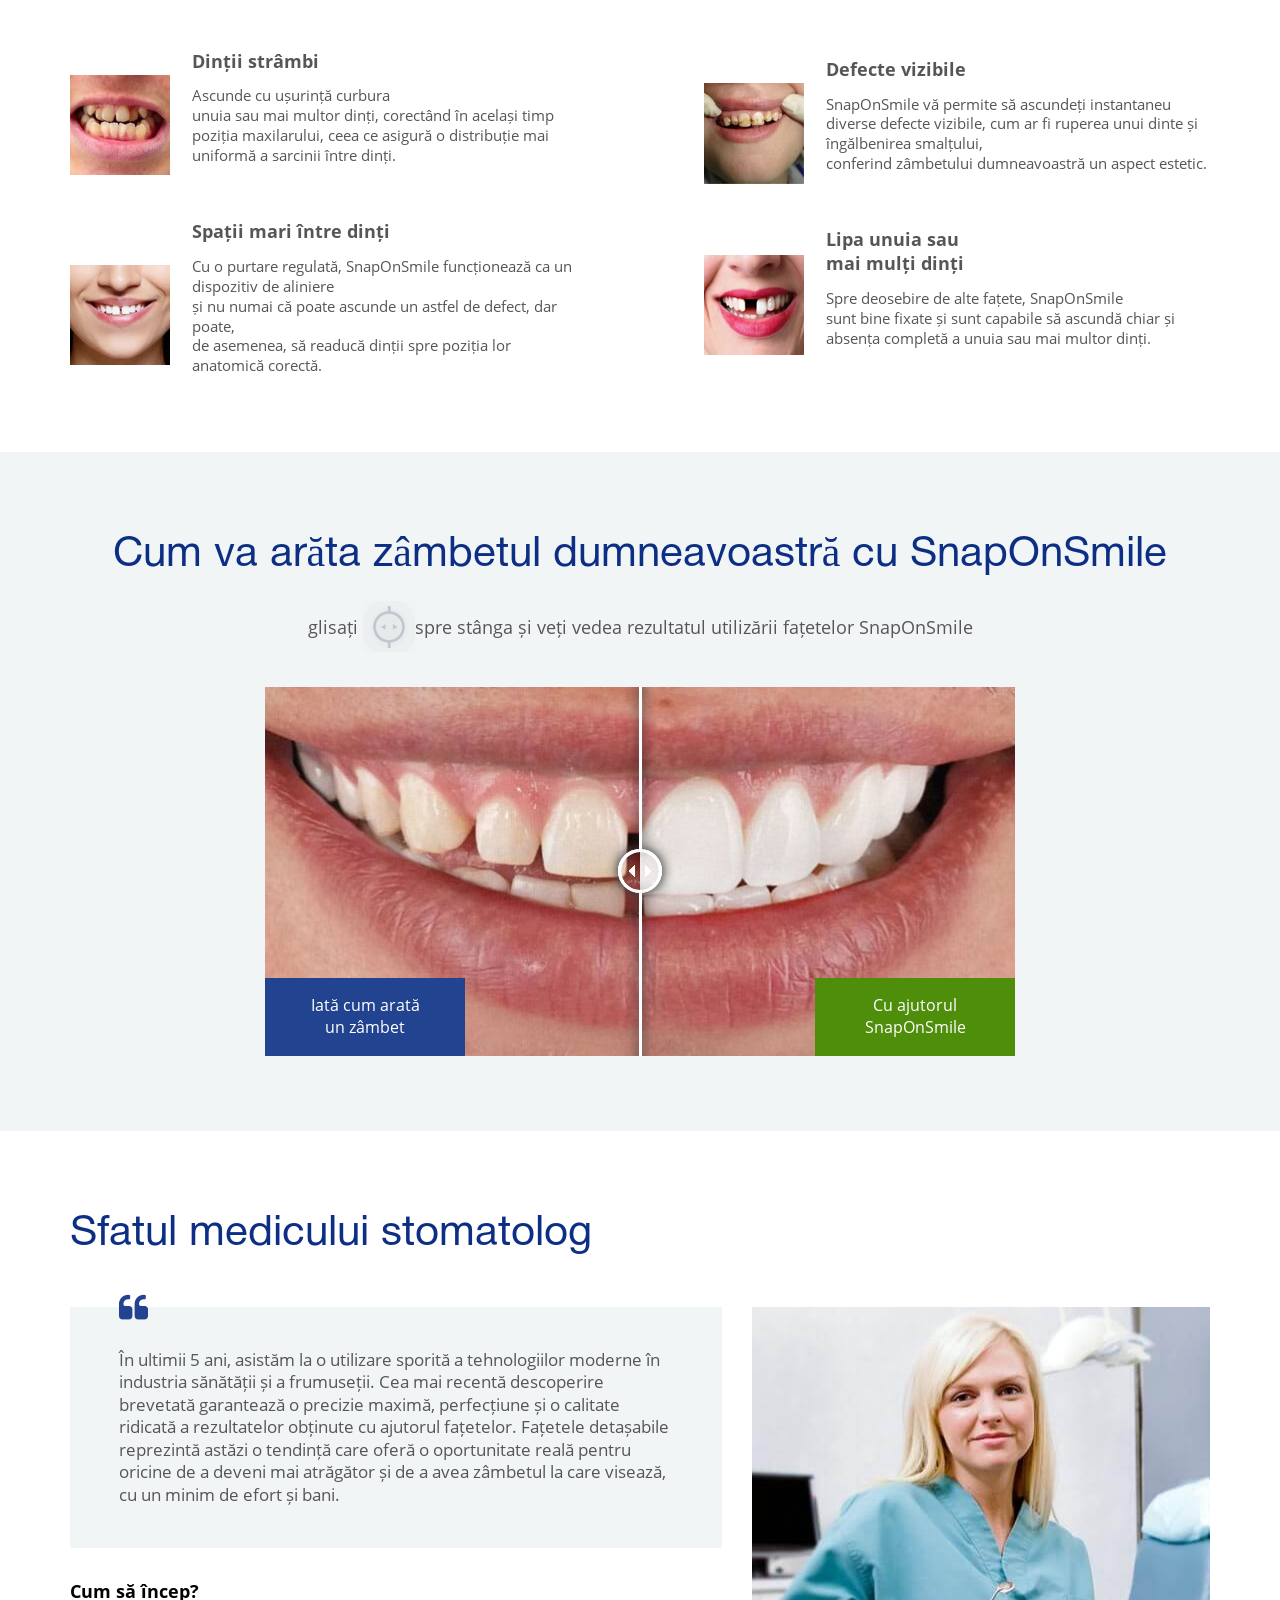
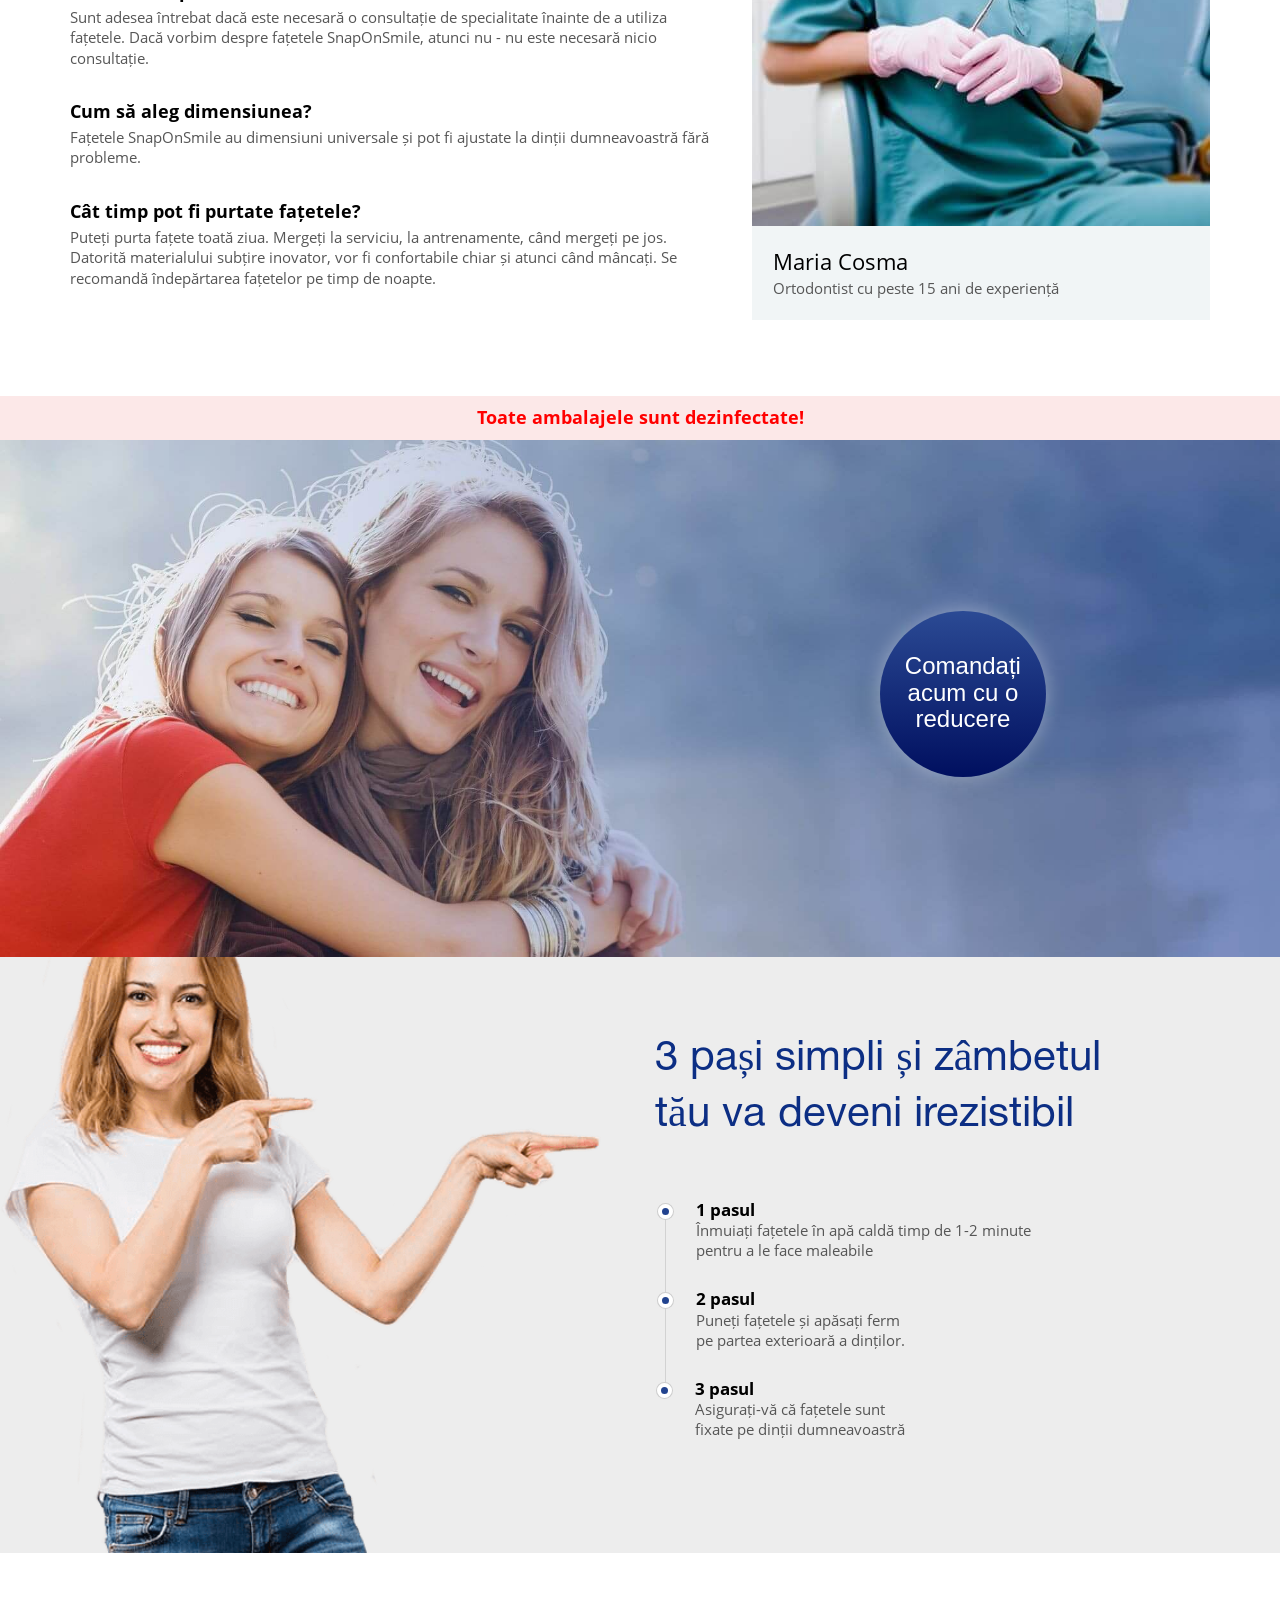
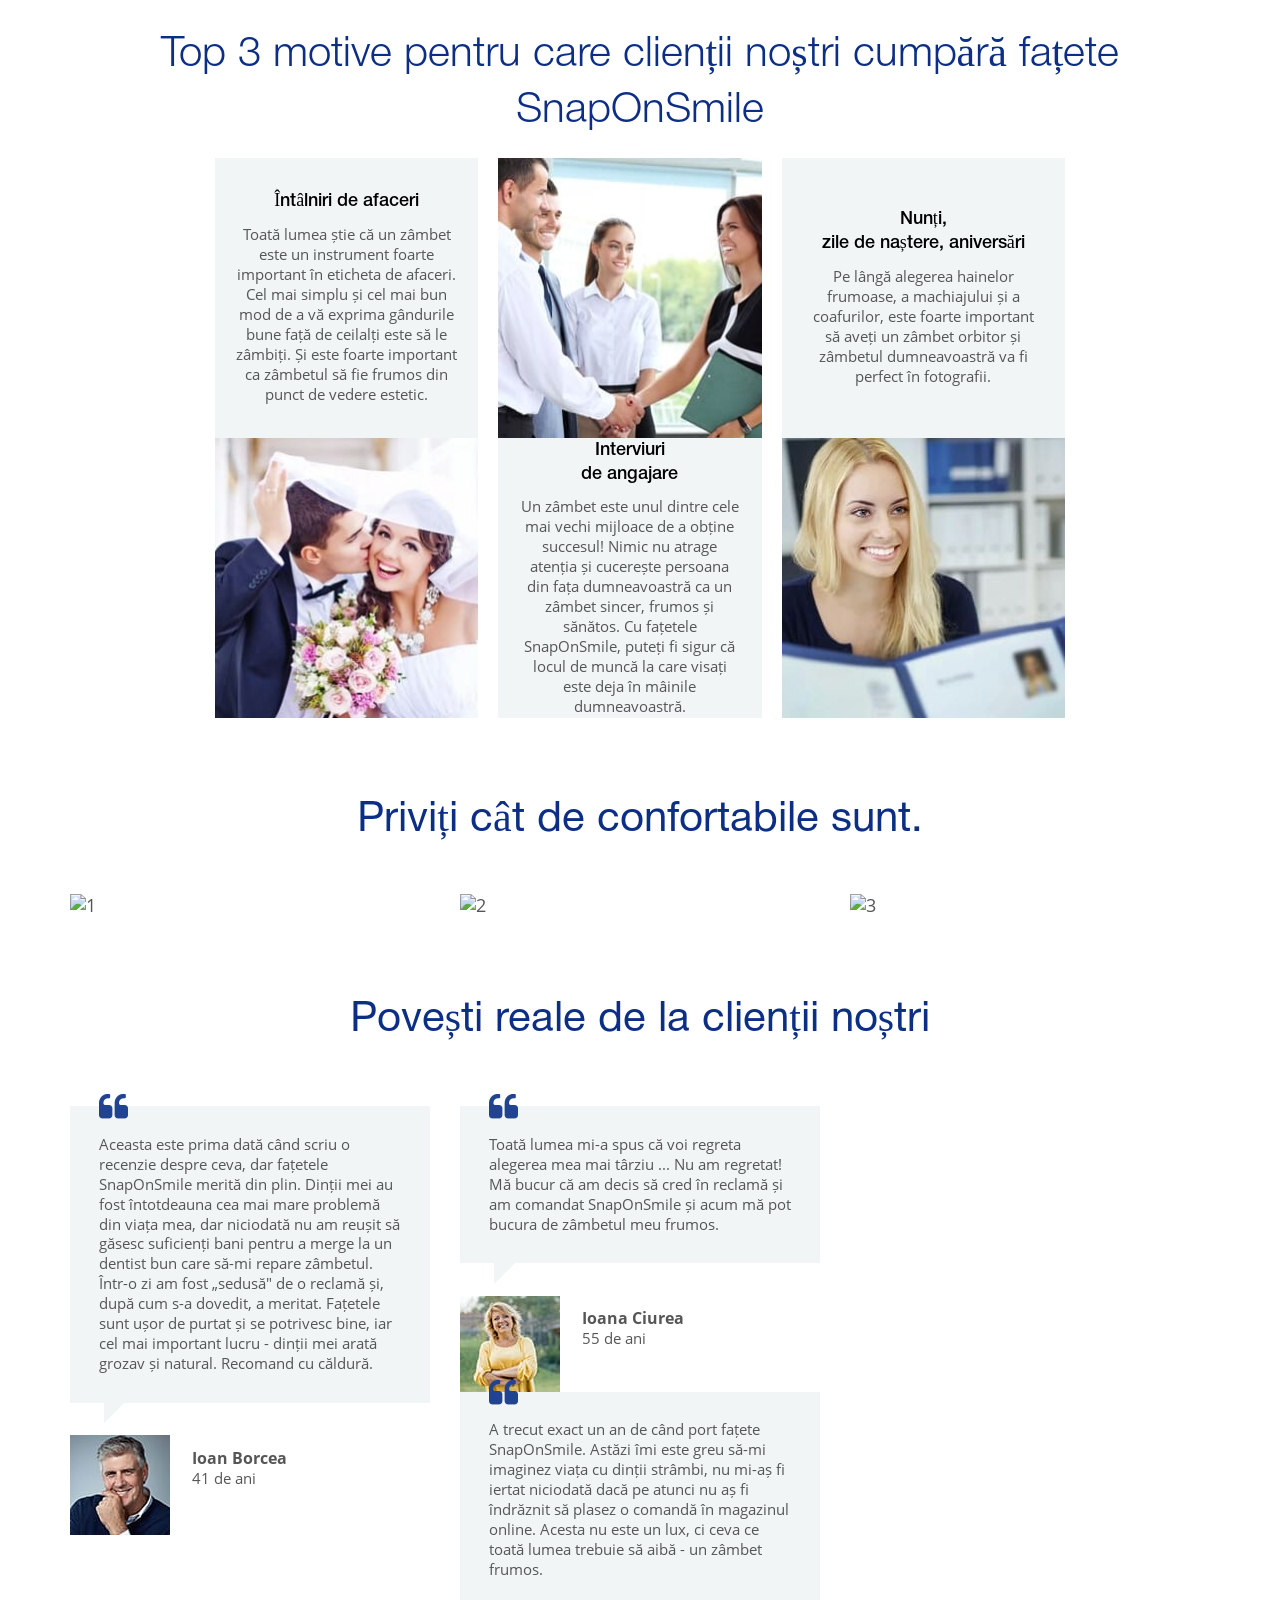
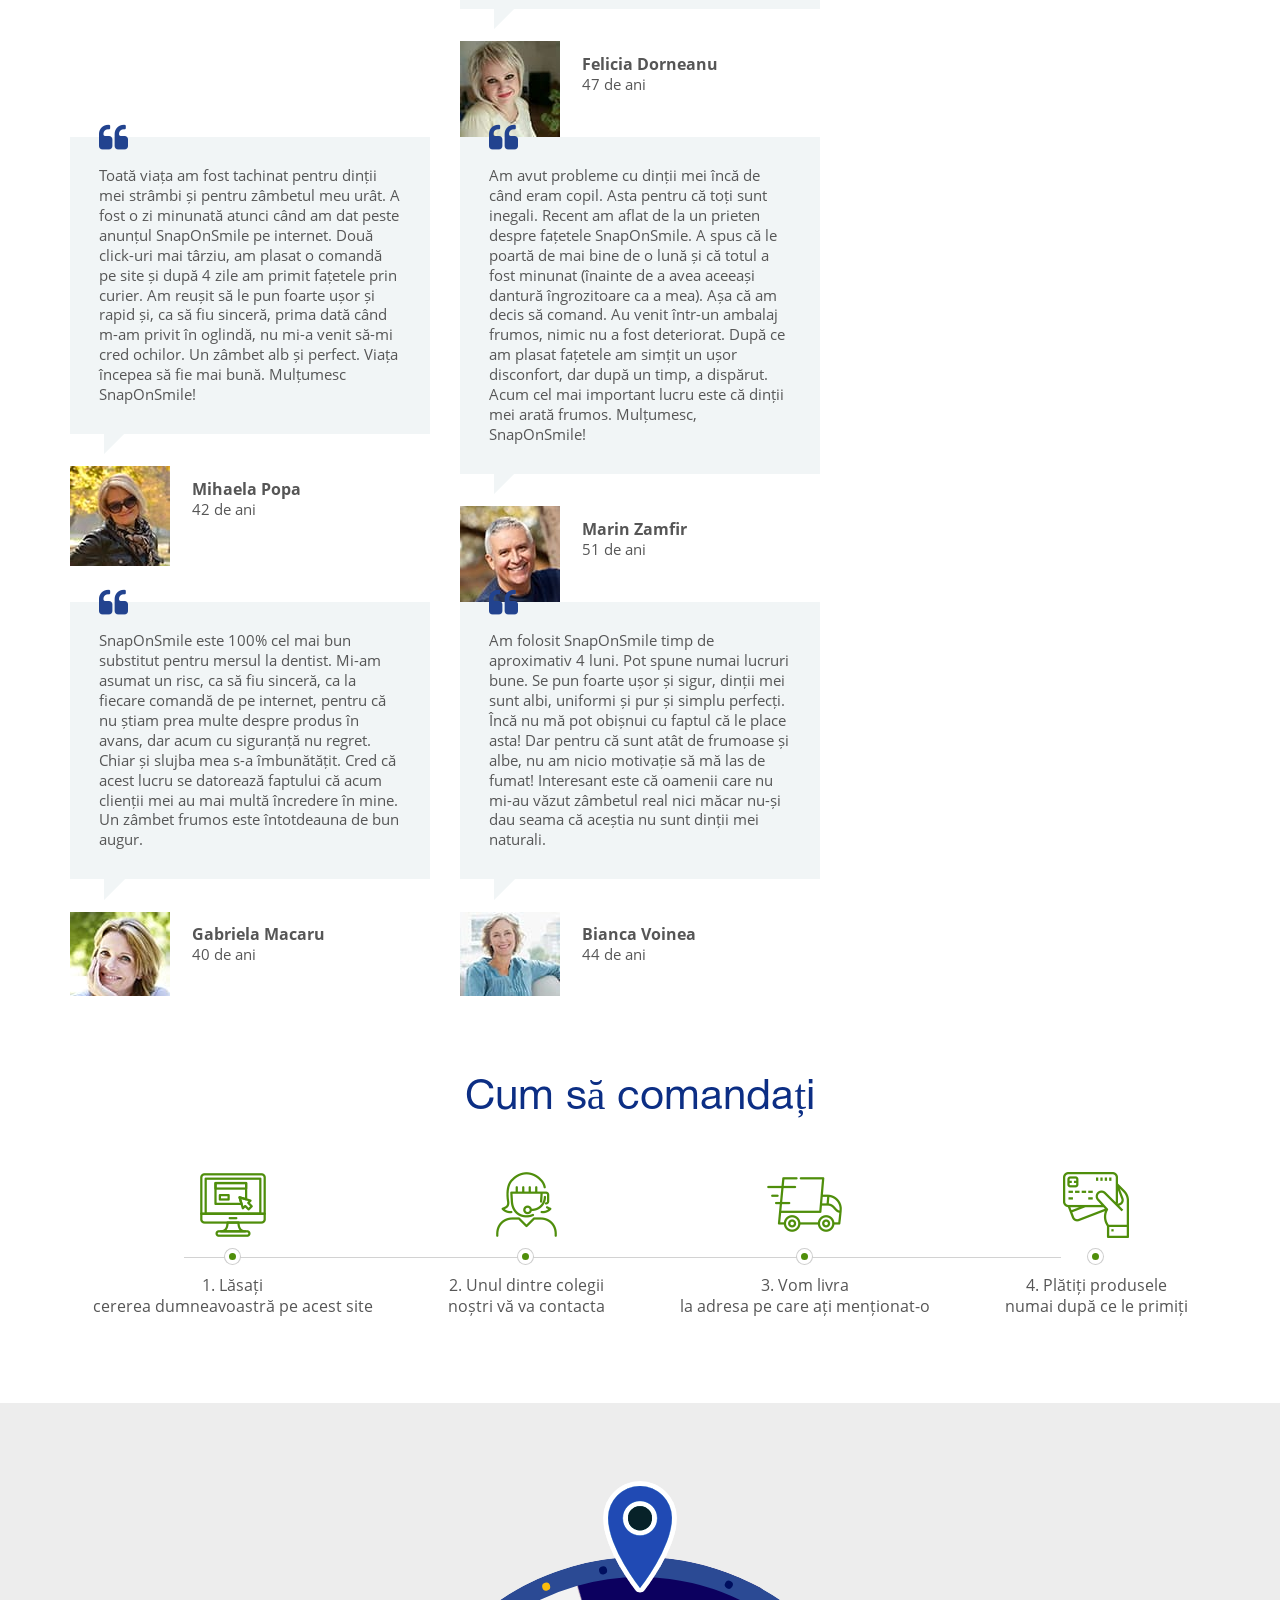
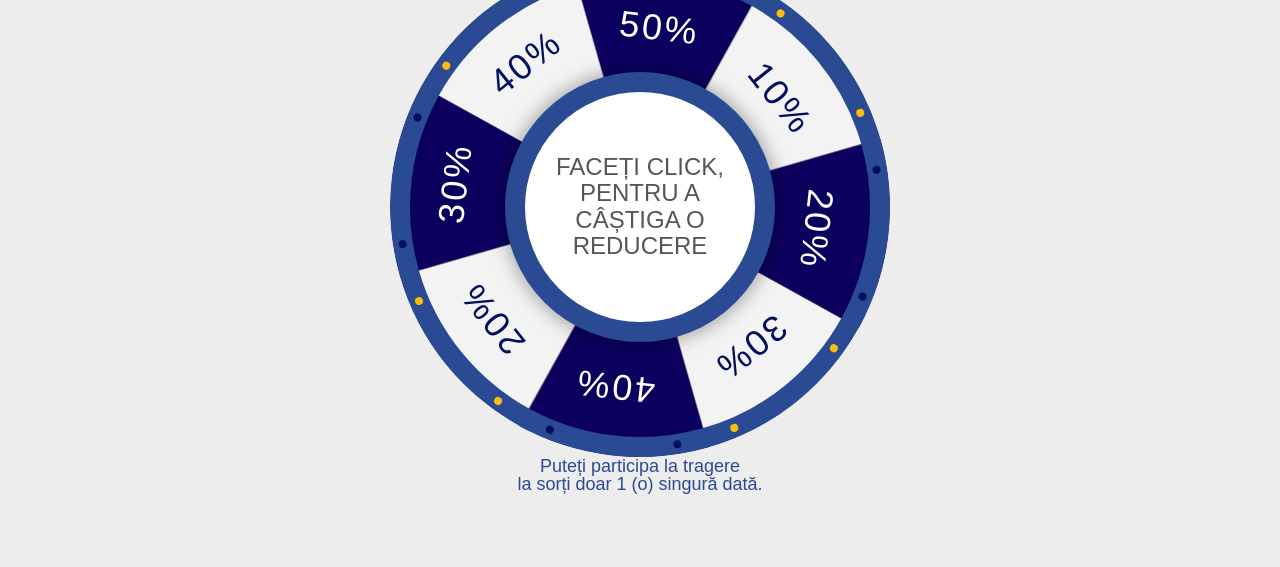
==== commit 7aa90138: "feat: restored original LP to root, optimized form validation & phone normalization, and linked to m" ====
--- a/index.html
+++ b/index.html
@@ -1,500 +1,694 @@
 <!DOCTYPE html>
-<html lang="ro-RO">
+<html style="height: auto;">
 <head>
-  <title>Zâmbet perfect fără dentist | SnapOnSmile România</title>
-  <meta charset="UTF-8">
-  <meta name="viewport" content="width=device-width, initial-scale=1">
-  <meta name="description" content="SnapOnSmile — fațete dentare detașabile. Zâmbet perfect în 3 minute, fără dentist. Livrare în România. Plată la livrare.">
-  <link rel="preconnect" href="https://fonts.googleapis.com">
-  <link href="https://fonts.googleapis.com/css2?family=Inter:wght@400;500;600;700;800;900&display=swap" rel="stylesheet">
-  <style>
-    *, *::before, *::after { box-sizing: border-box; margin: 0; padding: 0; }
-    :root {
-      --primary:  #00c853;
-      --primary-d:#00a844;
-      --red:      #ff3b30;
-      --dark:     #0d1117;
-      --card:     #161b22;
-      --border:   #21262d;
-      --text:     #e6edf3;
-      --muted:    #8b949e;
-    }
-    body { font-family: 'Inter', sans-serif; background: var(--dark); color: var(--text); min-height: 100vh; }
-
-    /* TRUST BAR */
-    .trust-bar {
-      background: #ff3b3015;
-      border-bottom: 1px solid #ff3b3030;
-      text-align: center;
-      padding: 8px 16px;
-      font-size: 13px;
-      font-weight: 600;
-      color: #ff6b6b;
-      letter-spacing: .02em;
-    }
-
-    /* HEADER */
-    .header {
-      background: var(--card);
-      border-bottom: 1px solid var(--border);
-      padding: 12px 0;
-    }
-    .header-inner {
-      max-width: 1100px; margin: 0 auto; padding: 0 20px;
-      display: flex; align-items: center; justify-content: space-between; flex-wrap: wrap; gap: 10px;
-    }
-    .logo { display: flex; align-items: center; gap: 10px; }
-    .logo-mark {
-      width: 40px; height: 40px; background: var(--primary); border-radius: 10px;
-      display: flex; align-items: center; justify-content: center; font-weight: 900; font-size: 18px; color: #fff;
-    }
-    .logo-text { font-size: 18px; font-weight: 800; color: #fff; }
-    .logo-text span { color: var(--primary); }
-    .header-badges { display: flex; gap: 10px; flex-wrap: wrap; }
-    .hbadge {
-      display: flex; align-items: center; gap: 5px;
-      font-size: 12px; color: var(--muted);
-      border: 1px solid var(--border); border-radius: 6px; padding: 4px 10px;
-    }
-
-    /* HERO */
-    .hero {
-      background: linear-gradient(160deg, #0d1117 0%, #0a1f0a 60%, #0d1117 100%);
-      padding: 60px 0 50px;
-      position: relative; overflow: hidden;
-    }
-    .hero::before {
-      content: ''; position: absolute; top: -100px; right: -100px;
-      width: 400px; height: 400px;
-      background: radial-gradient(circle, #00c85315, transparent 70%);
-      pointer-events: none;
-    }
-    .hero-inner {
-      max-width: 1100px; margin: 0 auto; padding: 0 20px;
-      display: grid; grid-template-columns: 1fr 420px; gap: 40px; align-items: center;
-    }
-    @media(max-width:768px) { .hero-inner { grid-template-columns: 1fr; } }
-
-    .hero-eyebrow {
-      display: inline-flex; align-items: center; gap: 6px;
-      background: #00c85315; border: 1px solid #00c85330;
-      border-radius: 99px; padding: 4px 14px;
-      font-size: 12px; font-weight: 600; color: var(--primary);
-      margin-bottom: 18px;
-    }
-    .hero-eyebrow span { width: 6px; height: 6px; background: var(--primary); border-radius: 50%; animation: blink 1s ease-in-out infinite; }
-    @keyframes blink { 0%,100%{opacity:1} 50%{opacity:.3} }
-
-    .hero h1 {
-      font-size: clamp(28px, 5vw, 48px);
-      font-weight: 900; line-height: 1.1;
-      color: #fff; margin-bottom: 16px;
-    }
-    .hero h1 em { font-style: normal; color: var(--primary); }
-    .hero-sub {
-      font-size: 17px; color: var(--muted); line-height: 1.6; margin-bottom: 28px;
-    }
-    .hero-bullets { list-style: none; display: flex; flex-direction: column; gap: 10px; margin-bottom: 32px; }
-    .hero-bullets li {
-      display: flex; align-items: center; gap: 10px;
-      font-size: 15px; color: var(--text);
-    }
-    .hero-bullets li::before {
-      content: '✓'; width: 22px; height: 22px;
-      background: var(--primary); border-radius: 50%;
-      display: flex; align-items: center; justify-content: center;
-      font-size: 12px; font-weight: 700; color: #fff; flex-shrink: 0;
-    }
-
-    /* FORM CARD */
-    .form-card {
-      background: var(--card);
-      border: 1px solid var(--border);
-      border-radius: 20px;
-      padding: 32px 28px;
-      position: relative;
-    }
-    .form-card::before {
-      content: ''; position: absolute; top: -1px; left: 20px; right: 20px; height: 3px;
-      background: linear-gradient(90deg, var(--primary), #00e676);
-      border-radius: 0 0 4px 4px;
-    }
-    .form-header { margin-bottom: 24px; text-align: center; }
-    .form-header h2 { font-size: 20px; font-weight: 800; color: #fff; margin-bottom: 6px; }
-    .form-header p { font-size: 13px; color: var(--muted); }
-
-    .price-row {
-      display: flex; align-items: center; justify-content: center; gap: 10px; margin-bottom: 24px;
-    }
-    .price-old { font-size: 16px; color: var(--muted); text-decoration: line-through; }
-    .price-new { font-size: 32px; font-weight: 900; color: var(--primary); }
-    .price-badge {
-      background: #ff3b3020; color: var(--red);
-      border: 1px solid #ff3b3040; border-radius: 8px;
-      font-size: 13px; font-weight: 700; padding: 4px 10px;
-    }
-
-    .form-group { margin-bottom: 14px; }
-    .form-group label { display: block; font-size: 12px; font-weight: 600; color: var(--muted); margin-bottom: 6px; letter-spacing: .05em; text-transform: uppercase; }
-    .form-input {
-      width: 100%; background: var(--dark);
-      border: 1px solid var(--border); border-radius: 10px;
-      padding: 13px 16px; font-size: 16px; color: var(--text);
-      outline: none; transition: border-color .2s, box-shadow .2s;
-      font-family: 'Inter', sans-serif;
-      -webkit-appearance: none;
-    }
-    .form-input:focus { border-color: var(--primary); box-shadow: 0 0 0 3px #00c85320; }
-    .form-input.invalid { border-color: var(--red); box-shadow: 0 0 0 3px #ff3b3020; }
-    .form-input.valid { border-color: var(--primary); }
-    .field-hint { font-size: 11px; color: var(--muted); margin-top: 4px; }
-    .field-error { font-size: 11px; color: var(--red); margin-top: 4px; display: none; }
-
-    .phone-wrapper { position: relative; }
-    .phone-prefix {
-      position: absolute; left: 12px; top: 50%; transform: translateY(-50%);
-      font-size: 15px; color: var(--muted); font-weight: 500; pointer-events: none;
-    }
-    #phone { padding-left: 48px; }
-
-    .submit-btn {
-      width: 100%; padding: 16px; margin-top: 8px;
-      background: linear-gradient(135deg, var(--primary), #00e676);
-      color: #000; font-size: 17px; font-weight: 800;
-      border: none; border-radius: 12px; cursor: pointer;
-      transition: transform .15s, box-shadow .15s;
-      box-shadow: 0 4px 24px #00c85340;
-      letter-spacing: .02em;
-    }
-    .submit-btn:hover { transform: translateY(-2px); box-shadow: 0 8px 32px #00c85350; }
-    .submit-btn:active { transform: translateY(0); }
-    .submit-btn:disabled { opacity: .6; cursor: not-allowed; transform: none; }
-
-    .form-footer { margin-top: 14px; text-align: center; font-size: 12px; color: var(--muted); display: flex; align-items: center; justify-content: center; gap: 6px; }
-
-    /* STOCK URGENCY */
-    .urgency-bar {
-      background: #ff3b3010; border: 1px solid #ff3b3030;
-      border-radius: 10px; padding: 10px 14px; margin-top: 14px;
-      display: flex; align-items: center; gap: 8px;
-    }
-    .urgency-bar span { font-size: 12px; color: #ff6b6b; font-weight: 600; }
-    .urgency-dot { width: 8px; height: 8px; background: var(--red); border-radius: 50%; flex-shrink: 0; animation: blink 1s ease-in-out infinite; }
-
-    /* FEATURES */
-    .features { padding: 60px 0; }
-    .features-inner { max-width: 1100px; margin: 0 auto; padding: 0 20px; }
-    .section-title { text-align: center; font-size: clamp(22px,4vw,34px); font-weight: 900; color: #fff; margin-bottom: 10px; }
-    .section-sub { text-align: center; font-size: 15px; color: var(--muted); margin-bottom: 40px; }
-    .features-grid { display: grid; grid-template-columns: repeat(auto-fit, minmax(200px,1fr)); gap: 20px; }
-    .feature-card {
-      background: var(--card); border: 1px solid var(--border); border-radius: 14px;
-      padding: 24px 20px; text-align: center;
-    }
-    .feature-icon { font-size: 36px; margin-bottom: 12px; }
-    .feature-title { font-size: 15px; font-weight: 700; color: #fff; margin-bottom: 6px; }
-    .feature-desc { font-size: 13px; color: var(--muted); line-height: 1.5; }
-
-    /* FOOTER */
-    .footer {
-      background: var(--card); border-top: 1px solid var(--border);
-      padding: 20px 0; text-align: center;
-      font-size: 12px; color: var(--muted);
-    }
-
-    /* HIDDEN FIELDS */
-    input[type=hidden] { display: none; }
-
-    /* SPINNER */
-    .spinner-wrap { display: none; align-items: center; justify-content: center; gap: 10px; padding: 8px 0; }
-    .spinner-wrap.active { display: flex; }
-    .spinner-dot {
-      width: 10px; height: 10px; border-radius: 50%; background: var(--primary);
-      animation: bounce 1.2s ease-in-out infinite;
-    }
-    .spinner-dot:nth-child(2) { animation-delay: .2s; }
-    .spinner-dot:nth-child(3) { animation-delay: .4s; }
-    @keyframes bounce { 0%,80%,100%{transform:scale(0)} 40%{transform:scale(1)} }
-  </style>
+<title>Zâmbet perfect fără să mergeți la dentist</title>
+<meta http-equiv="Content-Type" content="text/html; charset=UTF-8"/>
+<meta name="viewport" content="width=device-width, initial-scale=1">
+
+<link rel="stylesheet" href="assets/css/magnific-popup.css">
+<link rel="stylesheet" href="assets/css/flaticon.css">
+<link rel="stylesheet" href="assets/css/twentytwenty.css">
+<link rel="stylesheet" href="assets/css/owl.carousel.min.css">
+<link rel="stylesheet" href="assets/css/owl.theme.default.min.css">
+<link rel="stylesheet" href="assets/css/animate.css">
+<link rel="stylesheet" href="assets/css/main.css">
+<link rel="stylesheet" href="assets/css/stylespin.css">
+
+<script src="https://cdnjs.cloudflare.com/ajax/libs/jquery/3.4.1/jquery.min.js"></script>
+  <!-- INTH_SNIPPET_TOP -->
+  
+		
 </head>
 <body>
-
-  <!-- TRUST BAR -->
-  <div class="trust-bar">⚠️ Stoc limitat — Doar 15 unități disponibile în România astăzi</div>
-
-  <!-- HEADER -->
-  <header class="header">
-    <div class="header-inner">
-      <div class="logo">
-        <div class="logo-mark">S</div>
-        <div class="logo-text">Snap<span>OnSmile</span></div>
+  <div class="site-wrapper">
+    <header class="site-header">
+      <div class="container">
+        <div class="row justify-content-between">
+          <div class="col-lg-6 logo-wrap"> <a class="logo"> <img src="assets/img/logo.png" alt="Лого"> </a> </div>
+          <div class="col-xl-15 col-lg-16">
+            <div class="header-img">
+              <div class="header-img-item"> <img src="assets/img/header-img-1.png" alt="1">
+                <div class="header-img-txt">Utilizat în  <br>
+                  94 clinici din România</div>
+              </div>
+              <div class="header-img-item"> <img src="assets/img/header-img-2.png" alt="2">
+                <div class="header-img-txt">Fabricat din  <br>
+                  materiale ecologice</div>
+              </div>
+              <div class="header-img-item"> <img src="assets/img/header-img-3.png" alt="3">
+                <div class="header-img-txt">Confortabil  <br>
+                  pentru utilizare constantă</div>
+              </div>
+            </div>
+          </div>
+        </div>
       </div>
-      <div class="header-badges">
-        <div class="hbadge">🛡️ Plată la livrare</div>
-        <div class="hbadge">✅ 94 clinici partenere</div>
-        <div class="hbadge">🚚 Livrare rapidă RO</div>
-      </div>
-    </div>
-  </header>
-
-  <!-- HERO -->
-  <section class="hero">
-    <div class="hero-inner">
-      <div>
-        <div class="hero-eyebrow"><span></span> Tehnologie inovatoare brevetată</div>
-        <h1>Zâmbet perfect <em>fără</em> să mergi la dentist</h1>
-        <p class="hero-sub">Fațete dentare detașabile SnapOnSmile — rezultate vizibile în doar 3 minute, confort tot timpul zilei.</p>
-        <ul class="hero-bullets">
-          <li>Ultra-subțiri, durabile și confortabile</li>
-          <li>Dimensiune universală, se adaptează oricărui tip de dantură</li>
-          <li>Acoperă dinți strâmbi, lipsă sau cu defecte vizibile</li>
-          <li>Utilizat în 94 de clinici din România</li>
-          <li>Fabricat din materiale ecologice certificate</li>
-        </ul>
-      </div>
-
-      <!-- FORM -->
-      <div class="form-card">
-        <div class="form-header">
-          <h2>Comandați acum cu 50% reducere</h2>
-          <p>Completați formularul — vă contactăm în câteva minute</p>
-        </div>
-
-        <div class="price-row">
-          <span class="price-old">358,00 lei</span>
-          <span class="price-new">179,00 lei</span>
-          <span class="price-badge">−50%</span>
-        </div>
-
-        <form id="order-form" novalidate>
-          <input type="hidden" name="sub1" id="sub1">
-          <input type="hidden" name="sub2" id="sub2">
-          <input type="hidden" name="sub3" id="sub3">
-          <input type="hidden" name="sub4" id="sub4">
-          <input type="hidden" name="sub5" id="sub5">
-          <input type="hidden" name="gclid" id="gclid">
-
-          <div class="form-group">
-            <label for="name">Numele dumneavoastră</label>
-            <input class="form-input" type="text" id="name" name="name"
-                   placeholder="Ex: Maria Ionescu" autocomplete="name" required>
-            <div class="field-error" id="name-error">Vă rugăm introduceți numele.</div>
-          </div>
-
-          <div class="form-group">
-            <label for="phone">Număr de telefon</label>
-            <div class="phone-wrapper">
-              <span class="phone-prefix">🇷🇴</span>
-              <input class="form-input" type="tel" id="phone" name="phone"
-                     placeholder="07XX XXX XXX" autocomplete="tel"
-                     inputmode="tel" required>
-            </div>
-            <div class="field-hint" id="phone-hint">Acceptăm: 07XX, +407XX, 00407XX</div>
-            <div class="field-error" id="phone-error">Introduceți un număr de telefon valid din România.</div>
-          </div>
-
-          <button type="submit" class="submit-btn" id="submit-btn">
-            ✅ Confirmați comanda cu reducere
-          </button>
-
-          <div class="spinner-wrap" id="spinner">
-            <div class="spinner-dot"></div>
-            <div class="spinner-dot"></div>
-            <div class="spinner-dot"></div>
-          </div>
-        </form>
-
-        <div class="urgency-bar">
-          <div class="urgency-dot"></div>
-          <span>Stoc critic — <strong id="stock-count">15</strong> unități rămase în România</span>
-        </div>
-
-        <div class="form-footer">
-          🔒 Trimitere securizată · Plată doar la primirea produsului
-        </div>
-      </div>
-    </div>
-  </section>
-
-  <!-- FEATURES -->
-  <section class="features">
-    <div class="features-inner">
-      <h2 class="section-title">De ce aleg clienții SnapOnSmile?</h2>
-      <p class="section-sub">Mii de clienți mulțumiți din România</p>
-      <div class="features-grid">
-        <div class="feature-card">
-          <div class="feature-icon">⚡</div>
-          <div class="feature-title">3 minute aplicare</div>
-          <div class="feature-desc">Nicio consultație, nicio durere, nicio așteptare la cabinet.</div>
-        </div>
-        <div class="feature-card">
-          <div class="feature-icon">🌿</div>
-          <div class="feature-title">Materiale ecologice</div>
-          <div class="feature-desc">Fabricat din materiale certificate, sigure pentru utilizare zilnică.</div>
-        </div>
-        <div class="feature-card">
-          <div class="feature-icon">📐</div>
-          <div class="feature-title">Dimensiune universală</div>
-          <div class="feature-desc">Se adaptează oricărui tip de dantură fără ajustări.</div>
-        </div>
-        <div class="feature-card">
-          <div class="feature-icon">🛡️</div>
-          <div class="feature-title">Garanție 365 zile</div>
-          <div class="feature-desc">Returnare completă dacă nu ești 100% mulțumit.</div>
-        </div>
-      </div>
-    </div>
-  </section>
-
-  <footer class="footer">
-    © 2024 SnapOnSmile România — Distribuitor oficial | Plată la livrare | Lazard inc., Basel
-  </footer>
+    </header>
+    <div style="text-align: center;padding: 10px;background-color: #d7000017;color: #f00;font-weight: bold;">Toate ambalajele sunt dezinfectate!</div>
+    <main class="site-main">
+      <section class="main-screen">
+        <div class="girl-bg">
+          <div class="container">
+            <div class="row">
+              <div class="col-lg-16">
+                <div class="main-scr-cnt">
+                  <h1 class="main-caption wow fadeInUp" style="visibility: visible; animation-name: fadeInUp;">Zâmbet perfect fără  <br>
+                    să mergeți la dentist</h1>
+                  <div class="main-scr-sub-title wow fadeInUp" style="visibility: visible; animation-name: fadeInUp;">Cu tehnologie inovatoare SnapOnSmile</div>
+                  <ul class="main-scr-list wow fadeInUp" style="visibility: visible; animation-name: fadeInUp;">
+                    <li>Ultra-subțiri, durabile și confortabile</li>
+                    <li>Dimensiune universală</li>
+                    <li>Fixare eficientă</li>
+                  </ul>
+                  <div class="col-md-12">
+                    <div class="contact-form wow fadeInUp order_form mb-3 goto-box" style="visibility: visible; animation-name: fadeInUp;">
+                      <a href="#scroll-to" class="btn top-banner-btn bounce">Comandați acum cu o reducere</a> 
+                    </div>
+                  </div>
+                </div>
+              </div>
+            </div>
+          </div>
+        </div>
+      </section>
+      <section class="what">
+        <div class="container">
+          <div class="row">
+            <div class="col-lg-12">
+              <h2 class="caption caption-cust wow fadeInUp" style="visibility: visible; animation-name: fadeInUp;"><strong>Ce sunt fațetele SnapOnSmile?</strong></h2>
+              <p class="what-cnt wow fadeInUp" style="visibility: visible; animation-name: fadeInUp;">Fațetele SnapOnSmile sunt un produs revoluționar în lumea stomatologiei. Este nevoie de mai puțin de 3 minute pentru a le pune și veți putea vedea în oglindă un zâmbet perfect, alb ca zăpada. <br>
+                Este important să rețineți că fațetele SnapOnSmile pot fi folosite chiar dacă aveți dinți lipsă. </p>
+              <div class="what-img wow fadeInUp d-block d-lg-none animated" style="visibility: visible; animation-name: fadeInUp;"> <img src="assets/img/what-img.jpg" class="img-responsive" alt="1"> </div>
+            </div>
+            <div class="col-lg-12">
+              <div class="what-img d-none d-lg-block"> <img src="assets/img/what-img.jpg" alt="1" class="wow fadeInUp" style="visibility: visible; animation-name: fadeInUp;"> </div>
+            </div>
+          </div>
+        </div>
+      </section>
+      <section class="limitations">
+        <div class="container">
+          <div class="row">
+            <div class="col-lg-24">
+              <h2 class="caption wow fadeInUp" style="text-align: center; visibility: visible; animation-name: fadeInUp;"><strong>Defectele pe care le elimină fațetele SnapOnSmile?</strong></h2>
+            </div>
+            <div class="col-lg-11">
+              <div class="limitations-wrap">
+                <div class="limitations-item wow fadeInUp" style="visibility: visible; animation-name: fadeInUp;">
+                  <div class="limitations-img"> <img src="assets/img/limitations-1.jpg" alt="1"> </div>
+                  <div class="limitations-cnt">
+                    <div class="limitations-title">Dinții strâmbi</div>
+                    <p class="limitations-desc">Ascunde cu ușurință curbura <br>
+                       unuia sau mai multor dinți, corectând în același timp poziția maxilarului, ceea ce asigură o distribuție mai uniformă a sarcinii între dinți.</p>
+                  </div>
+                </div>
+                <div class="limitations-item wow fadeInUp" style="visibility: visible; animation-name: fadeInUp;">
+                  <div class="limitations-img"> <img src="assets/img/limitations-3.jpg" alt="3"> </div>
+                  <div class="limitations-cnt">
+                    <div class="limitations-title">Spații mari între dinți</div>
+                    <p class="limitations-desc">Cu o purtare regulată, SnapOnSmile funcționează ca un dispozitiv de aliniere  <br>
+                      și nu numai că poate ascunde un astfel de defect, dar poate, <br>
+                      de asemenea, să readucă dinții spre poziția lor anatomică corectă.
+                    </p>
+                  </div>
+                </div>
+              </div>
+            </div>
+            <div class="col-lg-11 offset-lg-2">
+              <div class="limitations-wrap limitations-wrap-2">
+                <div class="limitations-item wow fadeInUp" style="visibility: visible; animation-name: fadeInUp;">
+                  <div class="limitations-img"> <img src="assets/img/limitations-2.jpg" alt="4"> </div>
+                  <div class="limitations-cnt">
+                    <div class="limitations-title">Defecte vizibile </div>
+                    <p class="limitations-desc">SnapOnSmile vă permite să ascundeți instantaneu <br>
+                       diverse defecte vizibile, cum ar fi ruperea unui dinte și îngălbenirea smalțului,  <br>
+                      conferind zâmbetului dumneavoastră un aspect estetic.</p>
+                  </div>
+                </div>
+                <div class="limitations-item wow fadeInUp" style="visibility: visible; animation-name: fadeInUp;">
+                  <div class="limitations-img"> <img src="assets/img/limitations-5.jpg" alt="5"> </div>
+                  <div class="limitations-cnt">
+                    <div class="limitations-title">Lipa unuia sau  <br>
+                      mai mulți dinți</div>
+                    <p class="limitations-desc">Spre deosebire de alte fațete, SnapOnSmile  <br>
+                      sunt bine fixate și sunt capabile să ascundă chiar și absența completă a unuia sau mai multor dinți.</p>
+                  </div>
+                </div>
+              </div>
+            </div>
+          </div>
+        </div>
+      </section>
+      <section class="result">
+        <div class="container">
+          <div class="row">
+            <div class="col-lg-24">
+              <div class="plus-desc">
+                <h2 class="caption wow fadeInUp" style="visibility: visible; animation-name: fadeInUp;"><strong>Cum va arăta zâmbetul dumneavoastră cu SnapOnSmile </strong></h2>
+                <div class="caption-desc wow fadeInUp" style="visibility: visible; animation-name: fadeInUp;">glisați <span class="slider-sm"></span>spre stânga și veți vedea rezultatul utilizării fațetelor SnapOnSmile</div>
+              </div>
+            </div>
+          </div>
+          <div class="row justify-content-center">
+            <div class="col-lg-16">
+              <div class="twentytwenty-wrapper twentytwenty-horizontal">
+                <div class="twentytwenty-wrapper twentytwenty-horizontal"><div class="twentytwenty-container wow fadeInUp" style="visibility: visible; animation-name: fadeInUp; height: 368.516px;"> <img src="assets/img/smile-before.jpg" alt="1" class="twentytwenty-before" style="clip: rect(0px, 375px, 368.516px, 0px);"> <img src="assets/img/smile-after.jpg" alt="2" class="twentytwenty-after" style="clip: rect(0px, 750px, 368.516px, 375px);">
+                  <div class="twentytwenty-overlay">
+                    <div class="twentytwenty-before-label" data-content="Before"></div>
+                    <div class="twentytwenty-after-label" data-content="After"></div>
+                  <div class="twentytwenty-before-label" data-content="Before"></div><div class="twentytwenty-after-label" data-content="After"></div></div>
+                  <div class="twentytwenty-handle" style="left: 375px;"><span class="twentytwenty-left-arrow"></span><span class="twentytwenty-right-arrow"></span><span class="twentytwenty-left-arrow"></span><span class="twentytwenty-right-arrow"></span></div>
+                <div class="twentytwenty-overlay"><div class="twentytwenty-before-label" data-content="Before"></div><div class="twentytwenty-after-label" data-content="After"></div></div><div class="twentytwenty-handle" style="left: 375px;"><span class="twentytwenty-left-arrow"></span><span class="twentytwenty-right-arrow"></span></div></div></div>
+              </div>
+              <div class="slider-comment wow fadeInUp" style="visibility: visible; animation-name: fadeInUp;">
+                <div class="slider-comment-item slider-comment-before">
+                  <div class="slider-comment-txt">Iată cum arată  <br>
+                    un zâmbet</div>
+                </div>
+                <div class="slider-comment-item slider-comment-after">
+                  <div class="slider-comment-txt">Cu ajutorul  <br>
+                    SnapOnSmile</div>
+                </div>
+              </div>
+            </div>
+          </div>
+        </div>
+      </section>
+      <section class="advice">
+        <div class="container">
+          <div class="row">
+            <div class="col-lg-24">
+              <h2 class="caption wow fadeInUp" style="visibility: visible; animation-name: fadeInUp;"><strong>Sfatul medicului stomatolog</strong></h2>
+            </div>
+          </div>
+          <div class="row">
+            <div class="col-lg-14 order-2 order-lg-1">
+              <div class="quote wow fadeInUp" style="visibility: visible; animation-name: fadeInUp;">În ultimii 5 ani, asistăm la o utilizare sporită a tehnologiilor moderne în industria sănătății și a frumuseții. Cea mai recentă descoperire brevetată garantează o precizie maximă, perfecțiune și o calitate ridicată a rezultatelor obținute cu ajutorul fațetelor. Fațetele detașabile reprezintă astăzi o tendință care oferă o oportunitate reală pentru oricine de a deveni mai atrăgător și de a avea zâmbetul la care visează, cu un minim de efort și bani.</div>
+              <dl class="advice-list wow fadeInUp" style="visibility: visible; animation-name: fadeInUp;">
+                <dt>Cum să încep?</dt>
+                <dd>Sunt adesea întrebat dacă este necesară o consultație de specialitate înainte de a utiliza fațetele. Dacă vorbim despre fațetele SnapOnSmile, atunci nu - nu este necesară nicio consultație.</dd>
+                <dt>Cum să aleg dimensiunea?</dt>
+                <dd>Fațetele SnapOnSmile au dimensiuni universale și pot fi ajustate la dinții dumneavoastră fără probleme.</dd>
+                <dt>Cât timp pot fi purtate fațetele?</dt>
+                <dd>Puteți purta fațete toată ziua. Mergeți la serviciu, la antrenamente, când mergeți pe jos. Datorită materialului subțire inovator, vor fi confortabile chiar și atunci când mâncați. Se recomandă îndepărtarea fațetelor pe timp de noapte.</dd>
+              </dl>
+            </div>
+            <div class="col-lg-10 order-1 order-lg-2">
+              <div class="advice-img-wrap wow fadeInUp" style="visibility: visible; animation-name: fadeInUp;"> <img src="assets/img/advice-img.jpg" alt="1" class="img-responsive">
+                <div class="advice-img-cnt">
+                  <div class="advice-img-title">Maria Cosma </div>
+                  <div class="advice-img-desc">Ortodontist cu peste 15 ani de experiență</div>
+                </div>
+              </div>
+            </div>
+          </div>
+        </div>
+      </section>
+      <div style="text-align: center;padding: 10px;background-color: #d7000017;color: #f00;font-weight: bold;">Toate ambalajele sunt dezinfectate!</div>
+      <section class="contacts">
+        <div class="container">
+          <div class="row">
+            <div class="col-lg-24"> 
+              <div class="row justify-content-end">
+                <div class="col-xl-8 col-lg-9">
+                  <div class="contact-form wow fadeInUp order_form goto-box" style="background: none; visibility: visible; animation-name: fadeInUp;">
+                    <a href="#scroll-to" class="btn top-banner-btn bounce">Comandați acum cu o reducere</a> 
+                  </div>
+                </div>
+              </div>
+            </div>
+          </div>
+        </div>
+      </section>
+      <section class="steps">
+        <div class="container">
+          <div class="row">
+            <div class="col-md-12  offset-lg-12 offset-md-12">
+              <h2 class="caption wow fadeInUp" style="visibility: visible; animation-name: fadeInUp;"><strong>3 pași simpli și zâmbetul  <br>
+                tău va deveni irezistibil</strong></h2>
+              <div class="history-tl-container wow fadeInUp" style="visibility: visible; animation-name: fadeInUp;">
+                <ul class="tl">
+                  <li class="tl-item" ng-repeat="item in retailer_history wow fadeInUp">
+                    <div class="item-title">1 pasul </div>
+                    <div class="item-detail">Înmuiați fațetele în apă caldă timp de 1-2 minute  <br>
+                      pentru a le face maleabile</div>
+                  </li>
+                  <li class="tl-item wow fadeInUp" ng-repeat="item in retailer_history" style="visibility: visible; animation-name: fadeInUp;">
+                    <div class="item-title">2 pasul </div>
+                    <div class="item-detail">Puneți fațetele și apăsați ferm  <br>
+                      pe partea exterioară a dinților.</div>
+                  </li>
+                  <li class="tl-item wow fadeInUp" ng-repeat="item in retailer_history" style="visibility: visible; animation-name: fadeInUp;">
+                    <div class="item-title">3 pasul </div>
+                    <div class="item-detail">Asigurați-vă că fațetele sunt  <br>
+						fixate pe dinții dumneavoastră</div>
+                  </li>
+                </ul>
+              </div>
+            </div>
+          </div>
+        </div>
+      </section>
+      <section class="reasons">
+        <div class="container">
+          <div class="row">
+            <div class="col-lg-24">
+              <div class="plus-desc">
+                <h2 class="caption wow fadeInUp" style="visibility: visible;">Top 3 motive pentru care clienții noștri cumpără fațete SnapOnSmile</h2>
+              </div>
+            </div>
+          </div>
+          <div class="reasons-items">
+            <div class="row no-gutters"> 
+              <div class="col-lg-8 col-md-12 order-1 order-md-1 order-lg-1 wow fadeInUp" style="visibility: visible;">
+                <div class="reasons-item order-margin-bottom" style="margin-right:20px;">
+                  <div class="reasons-cnt">
+                    <div class="reasons-title">Întâlniri de afaceri</div>
+                    <div class="reasons-desc">Toată lumea știe că un zâmbet este un instrument foarte important în eticheta de afaceri. Cel mai simplu și cel mai bun mod de a vă exprima gândurile bune față de ceilalți este să le zâmbiți. Și este foarte important ca zâmbetul să fie frumos din punct de vedere estetic.</div>
+                  </div>
+                </div>
+              </div>
+              <div class="col-lg-8 col-md-12 order-5 order-md-5 order-lg-5 wow fadeInUp" style="visibility: visible;">
+                <div class="reasons-item order-margin-bottom" style="margin-right:20px;">
+                  <div class="reasons-cnt">
+                    <div class="reasons-title">Interviuri  <br>
+                      de angajare</div>
+                    <div class="reasons-desc">Un zâmbet este unul dintre cele mai vechi mijloace de a obține succesul! Nimic nu atrage atenția și cucerește persoana din fața dumneavoastră ca un zâmbet sincer, frumos și sănătos. Cu fațetele SnapOnSmile, puteți fi sigur că locul de muncă la care visați este deja în mâinile dumneavoastră.</div>
+                  </div>
+                </div>
+              </div>
+              <div class="col-lg-8 col-md-12 order-3 order-md-3 order-lg-3 wow fadeInUp" style="visibility: visible;">
+                <div class="reasons-item order-margin order-margin-bottom">
+                  <div class="reasons-cnt">
+                    <div class="reasons-title">Nunți,  <br>
+                      zile de naștere, aniversări</div>
+                    <div class="reasons-desc">Pe lângă alegerea hainelor frumoase, a machiajului și a coafurilor, este foarte important să aveți un zâmbet orbitor și zâmbetul dumneavoastră va fi perfect în fotografii.</div>
+                  </div>
+                </div>
+              </div>
+              <div class="col-lg-8 col-md-12 order-2 order-md-2 order-lg-2 wow fadeInUp" style="visibility: visible;">
+                <div class="reasons-item reasons-item-img reasons-img-2 order-margin-bottom" style="margin-right:20px;"></div>
+              </div>
+              <div class="col-lg-8 col-md-12 order-6 order-md-6 order-lg-6 wow fadeInUp" style="visibility: visible;">
+                <div class="reasons-item reasons-item-img reasons-img-1  before-2 order-margin-bottom"> </div>
+              </div>
+              <div class="col-lg-8 col-md-12 order-4 order-md-4 order-lg-4 wow fadeInUp" style="visibility: visible;">
+                <div class="reasons-item reasons-item-img reasons-img-3  before-3 order-margin-bottom" style="margin-right:20px;"></div>
+              </div>
+            </div>
+          </div>
+        </div>
+      </section>
+      <section class="limitations">
+        <div class="container">
+          <div class="row">
+            <div class="col-lg-24">
+              <h2 class="caption wow fadeInUp" style="text-align: center; visibility: visible;"><strong>Priviți cât de confortabile sunt.</strong></h2>
+            </div>
+            <div class="col-lg-8">
+              <div class="limitations-wrap">
+                <div class="limitations-item wow fadeInUp" style="visibility: visible;"> <img src="https://cdn9.qckcdn.com/snaponsmile/nodentist/video.gif" alt="1" style="margin: 0 auto; width:100%"> </div>
+              </div>
+            </div>
+            <div class="col-lg-8">
+              <div class="limitations-wrap">
+                <div class="limitations-item wow fadeInUp" style="visibility: visible;"> <img src="https://cdn9.qckcdn.com/snaponsmile/nodentist/video2.gif" alt="2" style="margin: 0 auto;width:100%"> </div>
+              </div>
+            </div>
+            <div class="col-lg-8">
+              <div class="limitations-wrap">
+                <div class="limitations-item wow fadeInUp" style="visibility: visible;"> <img src="https://cdn9.qckcdn.com/snaponsmile/nodentist/video3.gif" alt="3" style="margin: 0 auto;width:100%"> </div>
+              </div>
+            </div>
+          </div>
+        </div>
+      </section>
+      <section class="history">
+        <div class="container">
+          <div class="row">
+            <div class="col-lg-24">
+              <h2 class="caption wow fadeInUp" style="visibility: visible;"><strong>Povești reale de la clienții noștri</strong></h2>
+            </div>
+          </div>
+          <div class="row">
+            <div class="col-lg-24">
+              <div class="owl-carousel owl-theme slider-1 wow fadeInUp owl-loaded owl-drag" style="visibility: visible;">
+                <div class="owl-stage-outer">
+                  <div class="owl-stage">
+                    <div class="owl-item" style="width: 360px; margin-right: 30px;">
+                      <div class="slider-item">
+                        <div class="quote">Aceasta este prima dată când scriu o recenzie despre ceva, dar fațetele SnapOnSmile merită din plin. Dinții mei au fost întotdeauna cea mai mare problemă din viața mea, dar niciodată nu am reușit să găsesc suficienți bani pentru a merge la un dentist bun care să-mi repare zâmbetul. Într-o zi am fost „sedusă" de o reclamă și, după cum s-a dovedit, a meritat. Fațetele sunt ușor de purtat și se potrivesc bine, iar cel mai important lucru - dinții mei arată grozav și natural. Recomand cu căldură.</div>
+                        <div class="slider-data">
+                          <div class="limitations-item">
+                            <div class="limitations-img"> <img src="assets/img/slider-1-7.jpg" alt="1"> </div>
+                            <div class="limitations-cnt">
+                              <div class="limitations-title">Ioan Borcea</div>
+                              <div class="limitations-desc">41 de ani</div>
+                            </div>
+                          </div>
+                        </div>
+                      </div>
+                    </div><div class="owl-item" style="width: 360px; margin-right: 30px;">
+                      <div class="slider-item">
+                        <div class="quote">Toată lumea mi-a spus că voi regreta alegerea mea mai târziu ... Nu am regretat! Mă bucur că am decis să cred în reclamă și am comandat SnapOnSmile și acum mă pot bucura de zâmbetul meu frumos.
+                          <div class="img"> 
+                          </div>
+                        </div>
+                        <div class="slider-data">
+                          <div class="limitations-item">
+                            <div class="limitations-img"> <img src="assets/img/slider-1-3.jpg" alt="3"> </div>
+                            <div class="limitations-cnt">
+                              <div class="limitations-title">Ioana Ciurea</div>
+                              <div class="limitations-desc">55 de ani</div>
+                            </div>
+                          </div>
+                        </div>
+                      </div>
+                    </div><div class="owl-item" style="width: 360px; margin-right: 30px;">
+                      <div class="slider-item">
+                        <div class="quote">A trecut exact un an de când port fațete SnapOnSmile. Astăzi îmi este greu să-mi imaginez viața cu dinții strâmbi, nu mi-aș fi iertat niciodată dacă pe atunci nu aș fi îndrăznit să plasez o comandă în magazinul online. Acesta nu este un lux, ci ceva ce toată lumea trebuie să aibă - un zâmbet frumos. </div>
+                        <div class="slider-data">
+                          <div class="limitations-item">
+                            <div class="limitations-img"> <img src="assets/img/slider-1-4.jpg" alt="1"> </div>
+                            <div class="limitations-cnt">
+                              <div class="limitations-title">Felicia Dorneanu</div>
+                              <div class="limitations-desc">47 de ani</div>
+                            </div>
+                          </div>
+                        </div>
+                      </div>
+                    </div><div class="owl-item" style="width: 360px; margin-right: 30px;">
+                      <div class="slider-item">
+                        <div class="quote">Toată viața am fost tachinat pentru dinții mei strâmbi și pentru zâmbetul meu urât. A fost o zi minunată atunci când am dat peste anunțul SnapOnSmile pe internet. Două click-uri mai târziu, am plasat o comandă pe site și după 4 zile am primit fațetele prin curier. Am reușit să le pun foarte ușor și rapid și, ca să fiu sinceră, prima dată când m-am privit în oglindă, nu mi-a venit să-mi cred ochilor. Un zâmbet alb și perfect. Viața începea să fie mai bună. Mulțumesc SnapOnSmile!</div>
+                        <div class="slider-data">
+                          <div class="limitations-item">
+                            <div class="limitations-img"> <img src="assets/img/slider-1-1.jpg" alt="1"> </div>
+                            <div class="limitations-cnt">
+                              <div class="limitations-title">Mihaela Popa</div>
+                              <div class="limitations-desc">42 de ani</div>
+                            </div>
+                          </div>
+                        </div>
+                      </div>
+                    </div><div class="owl-item" style="width: 360px; margin-right: 30px;">
+                      <div class="slider-item">
+                        <div class="quote">Am avut probleme cu dinții mei încă de când eram copil. Asta pentru că toți sunt inegali. Recent am aflat de la un prieten despre fațetele SnapOnSmile. A spus că le poartă de mai bine de o lună și că totul a fost minunat (înainte de a avea aceeași dantură îngrozitoare ca a mea). Așa că am decis să comand. Au venit într-un ambalaj frumos, nimic nu a fost deteriorat. După ce am plasat fațetele am simțit un ușor disconfort, dar după un timp, a dispărut. Acum cel mai important lucru este că dinții mei arată frumos. Mulțumesc, SnapOnSmile!</div>
+                        <div class="slider-data">
+                          <div class="limitations-item">
+                            <div class="limitations-img"> <img src="assets/img/slider-1-6.jpg" alt="1"> </div>
+                            <div class="limitations-cnt">
+                              <div class="limitations-title">Marin Zamfir</div>
+                              <div class="limitations-desc">51 de ani</div>
+                            </div>
+                          </div>
+                        </div>
+                      </div>
+                    </div>  
+                    <div class="owl-item active" style="width: 360px; margin-right: 30px;">
+                      <div class="slider-item">
+                        <div class="quote">SnapOnSmile este 100% cel mai bun substitut pentru mersul la dentist. Mi-am asumat un risc, ca să fiu sinceră, ca la fiecare comandă de pe internet, pentru că nu știam prea multe despre produs în avans, dar acum cu siguranță nu regret. Chiar și slujba mea s-a îmbunătățit. Cred că acest lucru se datorează faptului că acum clienții mei au mai multă încredere în mine. Un zâmbet frumos este întotdeauna de bun augur. </div>
+                        <div class="slider-data">
+                          <div class="limitations-item">
+                            <div class="limitations-img"> <img src="assets/img/slider-1-2.jpg" alt="2"> </div>
+                            <div class="limitations-cnt">
+                              <div class="limitations-title">Gabriela Macaru</div>
+                              <div class="limitations-desc">40 de ani</div>
+                            </div>
+                          </div>
+                        </div>
+                      </div>
+                    </div>
+                    <div class="owl-item" style="width: 360px; margin-right: 30px;">
+                      <div class="slider-item">
+                        <div class="quote">Am folosit SnapOnSmile timp de aproximativ 4 luni. Pot spune numai lucruri bune. Se pun foarte ușor și sigur, dinții mei sunt albi, uniformi și pur și simplu perfecți. Încă nu mă pot obișnui cu faptul că le place asta! Dar pentru că sunt atât de frumoase și albe, nu am nicio motivație să mă las de fumat! Interesant este că oamenii care nu mi-au văzut zâmbetul real nici măcar nu-și dau seama că aceștia nu sunt dinții mei naturali.</div>
+                        <div class="slider-data">
+                          <div class="limitations-item">
+                            <div class="limitations-img"> <img src="assets/img/slider-1-5.jpg" alt="2"> </div>
+                            <div class="limitations-cnt">
+                              <div class="limitations-title">Bianca Voinea</div>
+                              <div class="limitations-desc">44 de ani</div>
+                            </div>
+                          </div>
+                        </div>
+                      </div>
+                    </div></div>
+                </div>
+                </div>
+            </div>
+          </div>
+        </div>
+      </section>
+      <section class="how-work">
+        <div class="container">
+          <div class="row">
+            <div class="col-lg-24">
+              <h2 class="caption wow fadeInUp" style="visibility: visible;"><strong>Cum să comandați</strong></h2>
+            </div>
+            <div class="history-tl-container tl-container-horyzontal wow fadeInUp" style="visibility: visible;">
+              <ul class="tl">
+                <li class="tl-item" ng-repeat="item in retailer_history">
+                  <div class="tl-item-img"> <img src="assets/img/steps-img-1.png" alt="1"> </div>
+                  <div class="item-title">1. Lăsați  <br>
+                    cererea dumneavoastră pe acest site</div>
+                </li>
+                <li class="tl-item" ng-repeat="item in retailer_history">
+                  <div class="tl-item-img"> <img src="assets/img/steps-img-2.png" alt="2"> </div>
+                  <div class="item-title">2. Unul dintre colegii  <br>
+                    noștri vă va contacta</div>
+                </li>
+                <li class="tl-item" ng-repeat="item in retailer_history">
+                  <div class="tl-item-img"> <img src="assets/img/steps-img-3.png" alt="3"> </div>
+                  <div class="item-title">3. Vom livra  <br>
+                    la adresa pe care ați menționat-o</div>
+                </li>
+                <li class="tl-item" ng-repeat="item in retailer_history">
+                  <div class="tl-item-img"> <img src="assets/img/steps-img-4.png" alt="4"> </div>
+                  <div class="item-title">4. Plătiți produsele  <br>
+                    numai după ce le primiți</div>
+                </li>
+              </ul>
+            </div>
+          </div>
+        </div>
+      </section>
+      <section class="lottery" style="background-color: #ededed;padding: 3rem 0;">
+        <div class="container">
+          <div class="spinner-wrapper">
+            <div id="scroll-to"></div>
+            <div class="spinner" id="spinner" style="transform: rotate(2189deg);">
+              <div class="spinner-percent-10">10%</div>
+              <div class="spinner-percent-20">20%</div>
+              <div class="spinner-percent-30">30%</div>
+              <div class="spinner-percent-40">40%</div>
+              <div class="spinner-percent-50">20%</div>
+              <div class="spinner-percent-60">30%</div>
+              <div class="spinner-percent-70">40%</div>
+              <div class="spinner-percent-80">50%</div>
+              <div class="spinner-line-hor"></div>
+              <div class="spinner-line-ver"></div>
+              <div class="spinner-line-ang-l"></div>
+              <div class="spinner-line-ang-r"></div>
+            </div>
+            <div class="spinner-btn"><span class="spinner-btn-text">FACEȚI CLICK,<br>  pentru a câștiga o reducere</span> </div>          
+          </div>
+          <div class="lottery-shoe-msg">Puteți participa la tragere <span>la sorți doar 1 (o) singură dată.</span> </div>
+        </div>
+      </section>
+      <footer class="site-footer orders" style="">
+        <div class="congrads" style="padding-top:20px">REDUCEREA DUMNEAVOASTRĂ  <span>PERSONALĂ LA FAȚETELE </span>
+          <div class="congrads-descr" style="text-transform:uppercase">SNAPONSMILE  <span>ESTE DE 50 %!</span> </div>
+        </div>
+        <div class="timer__block wow fadeInUp  animated" style="visibility: visible; animation-name: fadeInUp;">
+          <p>Grăbiți-vă, mai aveți:<br>
+            <span> <span class="min">09</span>:<span class="sec">27</span> </span> </p>
+        </div>
+        <div class="container">
+          <div class="row align-items-center" style="padding-top: 0;">
+            <div class="col-xl-8 col-lg-12">
+              <h2 class="caption wow fadeInUp  animated" style="visibility: visible; animation-name: fadeInUp;"><strong>Grăbiți-vă să comandați  <br>
+                fațete SnapOnSmile</strong></h2>
+              <div class="footer-desc wow fadeInUp  animated" style="visibility: visible; animation-name: fadeInUp;">Cel mai simplu  <br>
+                și mai accesibil mod  <br>
+                spre un  <br>
+                zâmbet fermecător.  <br>
+                Încercați și convingeți-vă singur!</div>
+            </div>
+            <div class="timer__block-mob wow fadeInUp animated animated" style="text-align: center; font-size: 20px; visibility: visible; animation-name: fadeInUp;">
+              <p>Grăbiți-vă, mai aveți:<br>
+                <span> <span class="min">09</span>:<span class="sec">27</span> </span> </p>
+            </div>
+            <div class="col-xl-7 col-lg-12">
+              <form id="form2" class="contact-form wow fadeInUp order_form  animated orderForm" style="visibility: visible; animation-name: fadeInUp;">
+                <div class="form-top-cnt">
+                  <div class="form-top-item">
+                    <div class="form-top-cnt-action">Preț</div>
+                    <div class="form-top-cnt-old-price">358.00lei</div>
+                  </div>
+                  <div class="form-top-item">
+                    <div class="form-top-cnt-title">preț redus</div>
+                    <div class="form-top-cnt-new-price">179.00lei</div>
+                  </div>
+                </div>
+                <input class="input-form phone order_data required" type="text" name="name" id="field-name" placeholder="Numele dumneavoastră" required>
+                <input class="input-form phone order_data required" name="phone" id="field-phone" type="text" placeholder="Telefonul dumneavoastră" onkeyup="this.value=this.value.replace(/\s/,'')" minlength="5" required>
+                <button type="submit" id="btn-submit" data-pid="114" data-campaign-uri="268293" class="button submit-btn buynow">Confirmați comanda dumneavoastră</button>
+                <div class="contact-bottom-txt">Articolele  <br>
+                  rămase în stoc: <span>15</span></div>
+              </form>
+            </div>
+          </div>
+        </div>
+      </footer>
+    </main>
+  </div>
+<script src="assets/js/jquery.twentytwenty.js"></script> 
+<script src="https://cdn1.qckcdn.com/o//SNAPONSMILE/NoDentist/RO/js/owl.carousel.min.js"></script> 
 
 <script>
-/* ── CAPTURE URL PARAMS ── */
-(function() {
-  var p = new URLSearchParams(window.location.search);
-  ['sub1','sub2','sub3','sub4','sub5','gclid'].forEach(function(k) {
-    var val = p.get(k) || p.get(k === 'gclid' ? 'gclid' : k) || '';
-    var el = document.getElementById(k);
-    if (el) el.value = val;
-    // also try fbclid as sub1 fallback
-    if (k === 'sub1' && !val && p.get('fbclid')) el.value = p.get('fbclid');
+    $(window).on("load", function () {
+      $(".twentytwenty-container[data-orientation!='vertical']").twentytwenty({
+        default_offset_pct: 0.5
+      });
+      $(".twentytwenty-container[data-orientation='vertical']").twentytwenty({
+        default_offset_pct: 0.5,
+        orientation: 'vertical'
+      });
+    });
+  </script> 
+  
+<script src="assets/js/wow.js"></script> 
+<script src="assets/js/my-scripts.js"></script> 
+
+<script>
+    function outputDat(m, fullM) {
+      var d = new Date();
+      var p = new Date(d.getTime() - m * 86400000);
+      var monthA = (fullM === false) ? '01,02,03,04,05,06,07,08,09,10,11,12'.split(',') :
+        'ianuarie,februarie,martie,aprilie,mai,iunie,iulie,august,septembrie,octombrie,noiembrie,decembrie'.split(',');
+      var w = p.getDate();
+      var ret = (fullM === false) ? p.getDate() + '.' + monthA[p.getMonth()] + '.' + p.getFullYear() : p.getDate() +
+        ' ' + monthA[p.getMonth()] + ' ' + p.getFullYear();
+      return ret;
+    }
+
+    var time = 600;
+    var intr;
+
+    function start_timer() {
+      intr = setInterval(tick, 1000);
+    }
+
+    function tick() {
+      time = time - 1;
+      var mins = Math.floor(time / 60);
+      var secs = time - mins * 60;
+      if (mins == 0 && secs == 0) {
+        clearInterval(intr);
+      }
+      secs = secs >= 10 ? secs : "0" + secs;
+      $(".min").html("0" + mins);
+      $(".sec").html(secs);
+    }
+    start_timer();
+  </script> 
+  
+<script src="assets/js/jquery.event.move.js"></script> 
+<script src="assets/js/libs.min.js"></script>
+<script src="assets/js/scripts.js"></script>
+
+<!-- Form submission via fetch API (replaces PHP backend) -->
+<script>
+  // Smart phone normalizer for Romania (RO)
+  function normalizePhoneRO(raw) {
+    var s = raw.replace(/[\s\-().]/g, '');
+    if (/^\+40/.test(s))   return s;
+    if (/^0040/.test(s))   return '+40' + s.slice(4);
+    if (/^40\d{9}$/.test(s)) return '+' + s;
+    if (/^0[67]\d{8}$/.test(s)) return '+4' + s;
+    if (/^[67]\d{8}$/.test(s))  return '+40' + s;
+    return s;
+  }
+
+  function isValidPhoneRO(normalized) {
+    // Romanian mobile starts with +407... or landline +402... and contains 12 characters total
+    return /^\+40[267]\d{8}$/.test(normalized);
+  }
+
+  // Real-time phone hint formatting
+  var phoneField = document.getElementById('field-phone');
+  phoneField.addEventListener('blur', function() {
+    var raw = this.value.trim();
+    if (raw) {
+      var norm = normalizePhoneRO(raw);
+      if (isValidPhoneRO(norm)) {
+        this.value = norm;
+        this.style.borderColor = '#00c853';
+      } else {
+        this.style.borderColor = '#ff3b30';
+      }
+    }
   });
-})();
-
-/* ── PHONE NORMALIZER (RO) ── */
-function normalizePhone(raw) {
-  var s = raw.replace(/[\s\-().]/g, '');
-  // +40 prefix
-  if (/^\+40/.test(s)) return s;
-  // 0040 prefix
-  if (/^0040/.test(s)) return '+40' + s.slice(4);
-  // 40 + 9 digits
-  if (/^40\d{9}$/.test(s)) return '+' + s;
-  // 07XX format (local RO mobile)
-  if (/^0[67]\d{8}$/.test(s)) return '+4' + s;
-  // 7XX format (8 digits)
-  if (/^[67]\d{8}$/.test(s)) return '+40' + s;
-  return s;
-}
-
-function isValidPhone(normalized) {
-  // Romanian mobile: +407XXXXXXXX (12 chars)
-  return /^\+407\d{8}$/.test(normalized) ||
-         // landline +402XXXXXXXX
-         /^\+402\d{8}$/.test(normalized) ||
-         // generic 10+ digits starting with +40
-         /^\+40\d{8,}$/.test(normalized);
-}
-
-/* ── REAL-TIME VALIDATION ── */
-var phoneInput = document.getElementById('phone');
-var nameInput  = document.getElementById('name');
-
-phoneInput.addEventListener('input', function() {
-  var norm = normalizePhone(this.value);
-  var hint = document.getElementById('phone-hint');
-  if (this.value.length < 3) { this.className='form-input'; return; }
-  if (isValidPhone(norm)) {
-    this.className = 'form-input valid';
-    hint.textContent = '✓ Număr valid: ' + norm;
-    hint.style.color = '#00c853';
-    document.getElementById('phone-error').style.display = 'none';
-  } else {
-    this.className = 'form-input';
-    hint.textContent = 'Acceptăm: 07XX, +407XX, 00407XX';
-    hint.style.color = '';
-  }
-});
-
-phoneInput.addEventListener('blur', function() {
-  var norm = normalizePhone(this.value);
-  if (this.value && !isValidPhone(norm)) {
-    this.className = 'form-input invalid';
-    document.getElementById('phone-error').style.display = 'block';
-  }
-});
-
-/* ── FORM SUBMIT ── */
-document.getElementById('order-form').addEventListener('submit', function(e) {
-  e.preventDefault();
-
-  var nameVal  = nameInput.value.trim();
-  var phoneRaw = phoneInput.value.trim();
-  var phoneNorm = normalizePhone(phoneRaw);
-  var valid = true;
-
-  if (!nameVal || nameVal.length < 2) {
-    nameInput.className = 'form-input invalid';
-    document.getElementById('name-error').style.display = 'block';
-    valid = false;
-  } else {
-    nameInput.className = 'form-input valid';
-    document.getElementById('name-error').style.display = 'none';
-  }
-
-  if (!isValidPhone(phoneNorm)) {
-    phoneInput.className = 'form-input invalid';
-    document.getElementById('phone-error').style.display = 'block';
-    valid = false;
-  } else {
-    phoneInput.className = 'form-input valid';
-    document.getElementById('phone-error').style.display = 'none';
-  }
-
-  if (!valid) return;
-
-  var btn = document.getElementById('submit-btn');
-  var spinner = document.getElementById('spinner');
-  btn.style.display = 'none';
-  spinner.classList.add('active');
-
-  var payload = {
-    name:  nameVal,
-    phone: phoneNorm,
-    sub1:  document.getElementById('sub1').value,
-    sub2:  document.getElementById('sub2').value,
-    sub3:  document.getElementById('sub3').value,
-    sub4:  document.getElementById('sub4').value,
-    sub5:  document.getElementById('sub5').value,
-    gclid: document.getElementById('gclid').value,
-  };
-
-  fetch('/api/ro-send', {
-    method: 'POST',
-    headers: { 'Content-Type': 'application/json' },
-    body: JSON.stringify(payload)
-  })
-  .then(function(r) { return r.json(); })
-  .then(function(data) {
-    if (data.redirect) {
-      window.location.href = data.redirect + '?name=' + encodeURIComponent(nameVal);
-    } else {
-      showError();
+
+  document.getElementById('form2').addEventListener('submit', function(e) {
+    e.preventDefault();
+
+    var nameVal = document.getElementById('field-name').value.trim();
+    var phoneRaw = document.getElementById('field-phone').value.trim();
+    var phoneNorm = normalizePhoneRO(phoneRaw);
+
+    var btn = document.getElementById('btn-submit');
+
+    // Validation
+    if (!nameVal || nameVal.length < 2) {
+      alert('Vă rugăm să introduceți un nume valid.');
+      document.getElementById('field-name').focus();
+      return;
     }
-  })
-  .catch(function() { showError(); });
-
-  function showError() {
-    btn.style.display = 'block';
-    spinner.classList.remove('active');
-    btn.disabled = false;
-    alert('A apărut o eroare. Vă rugăm să încercați din nou.');
-  }
-});
-
-/* ── STOCK COUNTDOWN (UX) ── */
-var stock = parseInt(sessionStorage.getItem('sos_stock') || '15', 10);
-function decreaseStock() {
-  if (stock > 7 && Math.random() < 0.3) {
-    stock--;
-    sessionStorage.setItem('sos_stock', stock);
-    var el = document.getElementById('stock-count');
-    if (el) el.textContent = stock;
-  }
-}
-setInterval(decreaseStock, 45000);
+
+    if (!phoneRaw || (!isValidPhoneRO(phoneNorm) && phoneNorm.length < 8)) {
+      alert('Vă rugăm să introduceți un număr de telefon valid din România.');
+      document.getElementById('field-phone').focus();
+      return;
+    }
+
+    btn.disabled = true;
+    btn.textContent = 'Se procesează...';
+
+    // Capture URL params for tracking (UTMs, sub1-sub5, gclid)
+    var urlParams = new URLSearchParams(window.location.search);
+    var payload = {
+      name: nameVal,
+      phone: phoneNorm,
+      sub1: urlParams.get('sub1') || urlParams.get('fbclid') || '',
+      sub2: urlParams.get('sub2') || '',
+      sub3: urlParams.get('sub3') || '',
+      sub4: urlParams.get('sub4') || '',
+      sub5: urlParams.get('sub5') || urlParams.get('gclid') || '',
+      gclid: urlParams.get('gclid') || ''
+    };
+
+    fetch('/api/order', {
+      method: 'POST',
+      headers: { 'Content-Type': 'application/json' },
+      body: JSON.stringify(payload)
+    })
+    .then(function(res) { return res.json(); })
+    .then(function(data) {
+      if (data.redirect) {
+        window.location.href = data.redirect + '?name=' + encodeURIComponent(nameVal);
+      } else {
+        btn.disabled = false;
+        btn.textContent = 'Confirmați comanda dumneavoastră';
+        alert('A apărut o eroare. Vă rugăm să verificați datele și să încercați din nou.');
+      }
+    })
+    .catch(function() {
+      btn.disabled = false;
+      btn.textContent = 'Confirmați comanda dumneavoastră';
+      alert('A apărut o eroare de conexiune. Vă rugăm să încercați din nou.');
+    });
+  });
 </script>
-</body>
+
+  </body>
 </html>
--- a/assets/css/flaticon.css
+++ b/assets/css/flaticon.css
@@ -0,0 +1,97 @@
+@font-face {
+	font-family: "Flaticon";
+	src: url(../fonts/Flaticon.eot);
+	src: url(../fonts/Flaticon.eot_253F) format("embedded-opentype"), url(../fonts/Flaticon.woff2) format("woff2"), url(../fonts/Flaticon.woff) format("woff"), url(../fonts/Flaticon.ttf) format("truetype"), url(../fonts/Flaticon.svg) format("svg");
+	font-weight: 400;
+	font-style: normal
+}
+@font-face {
+	font-family: "Flaticon";
+	src: url(../fonts/Flaticon.svg) format("svg")
+}
+[class^="Flaticon-"]:before, [class*=" Flaticon-"]:before, [class^="Flaticon-"]:after, [class*=" Flaticon-"]:after {
+	font-family: Flaticon;
+	font-size: 20px;
+	font-style: normal
+}
+.Flaticon-checked:before {
+	content: "\f100";
+}
+.Flaticon-tick-1:before {
+	content: "\f101";
+}
+.Flaticon-direction:before {
+	content: "\f102";
+}
+.Flaticon-curved-arrow:before {
+	content: "\f103";
+}
+.Flaticon-close:before {
+	content: "\f104";
+}
+.Flaticon-left-down:before {
+	content: "\f105";
+}
+.Flaticon-telephone:before {
+	content: "\f106";
+}
+.Flaticon-old-handphone:before {
+	content: "\f107";
+}
+.Flaticon-call-answer:before {
+	content: "\f108";
+}
+.Flaticon-black-back-closed-envelope-shape:before {
+	content: "\f109";
+}
+.Flaticon-new-email-envelope:before {
+	content: "\f10a";
+}
+.Flaticon-call:before {
+	content: "\f10b";
+}
+.Flaticon-back-1:before {
+	content: "\f10c";
+}
+.Flaticon-next-1:before {
+	content: "\f10d";
+}
+.Flaticon-right-arrow:before {
+	content: "\f10e";
+}
+.Flaticon-left-arrow:before {
+	content: "\f10f";
+}
+.Flaticon-quote-left:before {
+	content: "\f110";
+}
+.Flaticon-check:before {
+	content: "\f111";
+}
+.Flaticon-tick:before {
+	content: "\f112";
+}
+.Flaticon-check-1:before {
+	content: "\f113";
+}
+.Flaticon-attention:before {
+	content: "\f114";
+}
+.Flaticon-attention-1:before {
+	content: "\f115";
+}
+.Flaticon-arrow-point-to-down:before {
+	content: "\f116";
+}
+.Flaticon-next:before {
+	content: "\f117";
+}
+.Flaticon-triangular:before {
+	content: "\f118";
+}
+.Flaticon-back:before {
+	content: "\f119";
+}
+.Flaticon-triangle:before {
+	content: "\f11a";
+}
--- a/assets/css/twentytwenty.css
+++ b/assets/css/twentytwenty.css
@@ -0,0 +1,39 @@
+.twentytwenty-horizontal .twentytwenty-handle:before,.twentytwenty-horizontal .twentytwenty-handle:after,.twentytwenty-vertical .twentytwenty-handle:before,.twentytwenty-vertical .twentytwenty-handle:after{content:" ";display:block;background:#fff;position:absolute;z-index:30;-webkit-box-shadow:0 0 12px rgba(51,51,51,0.5);-moz-box-shadow:0 0 12px rgba(51,51,51,0.5);box-shadow:0 0 12px rgba(51,51,51,0.5)}
+.twentytwenty-horizontal .twentytwenty-handle:before,.twentytwenty-horizontal .twentytwenty-handle:after{width:3px;height:9999px;left:50%;margin-left:-1.5px}
+.twentytwenty-vertical .twentytwenty-handle:before,.twentytwenty-vertical .twentytwenty-handle:after{width:9999px;height:3px;top:50%;margin-top:-1.5px}
+.twentytwenty-before-label,.twentytwenty-after-label,.twentytwenty-overlay{position:absolute;top:0;width:100%;height:100%;-webkit-transition-duration:.5s;-moz-transition-duration:.5s;transition-duration:.5s}
+.twentytwenty-before-label,.twentytwenty-after-label{-webkit-transition-property:opacity;-moz-transition-property:opacity;transition-property:opacity}
+.twentytwenty-before-label:before,.twentytwenty-after-label:before{color:#fff;font-size:13px;letter-spacing:.1em;position:absolute;background:rgba(255,255,255,0.2);line-height:38px;padding:0 20px;-webkit-border-radius:2px;-moz-border-radius:2px;border-radius:2px}
+.twentytwenty-horizontal .twentytwenty-before-label:before,.twentytwenty-horizontal .twentytwenty-after-label:before{top:50%;margin-top:-19px}
+.twentytwenty-vertical .twentytwenty-before-label:before,.twentytwenty-vertical .twentytwenty-after-label:before{left:50%;margin-left:-45px;text-align:center;width:90px}
+.twentytwenty-left-arrow,.twentytwenty-right-arrow,.twentytwenty-up-arrow,.twentytwenty-down-arrow{width:0;height:0;border:6px inset transparent;position:absolute}
+.twentytwenty-left-arrow,.twentytwenty-right-arrow{top:50%;margin-top:-6px}
+.twentytwenty-up-arrow,.twentytwenty-down-arrow{left:50%;margin-left:-6px}
+.twentytwenty-container{-webkit-box-sizing:content-box;-moz-box-sizing:content-box;box-sizing:content-box;z-index:0;overflow:hidden;position:relative;-webkit-user-select:none;-moz-user-select:none;-ms-user-select:none}
+.twentytwenty-container img{max-width:100%;position:absolute;top:0;display:block}
+.twentytwenty-container.active .twentytwenty-overlay,.twentytwenty-container.active :hover.twentytwenty-overlay{background:rgba(0,0,0,0)}
+.twentytwenty-container.active .twentytwenty-overlay .twentytwenty-before-label,.twentytwenty-container.active .twentytwenty-overlay .twentytwenty-after-label,.twentytwenty-container.active :hover.twentytwenty-overlay .twentytwenty-before-label,.twentytwenty-container.active :hover.twentytwenty-overlay .twentytwenty-after-label{opacity:0}
+.twentytwenty-container *{-webkit-box-sizing:content-box;-moz-box-sizing:content-box;box-sizing:content-box}
+.twentytwenty-before-label{opacity:0}
+.twentytwenty-before-label:before{content:attr(data-content)}
+.twentytwenty-after-label{opacity:0}
+.twentytwenty-after-label:before{content:attr(data-content)}
+.twentytwenty-horizontal .twentytwenty-before-label:before{left:10px}
+.twentytwenty-horizontal .twentytwenty-after-label:before{right:10px}
+.twentytwenty-vertical .twentytwenty-before-label:before{top:10px}
+.twentytwenty-vertical .twentytwenty-after-label:before{bottom:10px}
+.twentytwenty-overlay{-webkit-transition-property:background;-moz-transition-property:background;transition-property:background;background:rgba(0,0,0,0);z-index:25}
+.twentytwenty-overlay:hover{background:rgba(0,0,0,0.5)}
+.twentytwenty-overlay:hover .twentytwenty-after-label{opacity:1}
+.twentytwenty-overlay:hover .twentytwenty-before-label{opacity:1}
+.twentytwenty-before{z-index:20}
+.twentytwenty-after{z-index:10}
+.twentytwenty-handle{height:38px;width:38px;position:absolute;left:50%;top:50%;margin-left:-22px;margin-top:-22px;border:3px solid #fff;-webkit-border-radius:1000px;-moz-border-radius:1000px;border-radius:1000px;-webkit-box-shadow:0 0 12px rgba(51,51,51,0.5);-moz-box-shadow:0 0 12px rgba(51,51,51,0.5);box-shadow:0 0 12px rgba(51,51,51,0.5);z-index:40;cursor:pointer}
+.twentytwenty-horizontal .twentytwenty-handle:before{bottom:50%;margin-bottom:22px;-webkit-box-shadow:0 3px 0 white,0 0 12px rgba(51,51,51,0.5);-moz-box-shadow:0 3px 0 white,0 0 12px rgba(51,51,51,0.5);box-shadow:0 3px 0 white,0 0 12px rgba(51,51,51,0.5)}
+.twentytwenty-horizontal .twentytwenty-handle:after{top:50%;margin-top:22px;-webkit-box-shadow:0 -3px 0 white,0 0 12px rgba(51,51,51,0.5);-moz-box-shadow:0 -3px 0 white,0 0 12px rgba(51,51,51,0.5);box-shadow:0 -3px 0 white,0 0 12px rgba(51,51,51,0.5)}
+.twentytwenty-vertical .twentytwenty-handle:before{left:50%;margin-left:22px;-webkit-box-shadow:3px 0 0 white,0 0 12px rgba(51,51,51,0.5);-moz-box-shadow:3px 0 0 white,0 0 12px rgba(51,51,51,0.5);box-shadow:3px 0 0 white,0 0 12px rgba(51,51,51,0.5)}
+.twentytwenty-vertical .twentytwenty-handle:after{right:50%;margin-right:22px;-webkit-box-shadow:-3px 0 0 white,0 0 12px rgba(51,51,51,0.5);-moz-box-shadow:-3px 0 0 white,0 0 12px rgba(51,51,51,0.5);box-shadow:-3px 0 0 white,0 0 12px rgba(51,51,51,0.5)}
+.twentytwenty-left-arrow{border-right:6px solid #fff;left:50%;margin-left:-17px}
+.twentytwenty-right-arrow{border-left:6px solid #fff;right:50%;margin-right:-17px}
+.twentytwenty-up-arrow{border-bottom:6px solid #fff;top:50%;margin-top:-17px}
+.twentytwenty-down-arrow{border-top:6px solid #fff;bottom:50%;margin-bottom:-17px}
--- a/assets/css/main.css
+++ b/assets/css/main.css
@@ -0,0 +1,4820 @@
+@font-face {
+	font-family: "OpenSans";
+	font-weight: 400;
+	font-style: normal;
+	src: url(../fonts/OpenSans-Regular.eot);
+	src: url(../fonts/OpenSans-Regular.eot_253F) format("embedded-opentype"), url(../fonts/OpenSans-Regular.woff) format("woff"), url(../fonts/OpenSans-Regular.ttf) format("truetype")
+}
+@font-face {
+	font-family: "OpenSans";
+	font-weight: 600;
+	font-style: normal;
+	src: url(../fonts/OpenSans-Semibold.eot);
+	src: url(../fonts/OpenSans-Semibold.eot_253F) format("embedded-opentype"), url(../fonts/OpenSans-Semibold.woff) format("woff"), url(../fonts/OpenSans-Semibold.ttf) format("truetype")
+}
+@font-face {
+	font-family: "OpenSans";
+	font-weight: 700;
+	font-style: normal;
+	src: url(../fonts/OpenSans-Bold.eot);
+	src: url(../fonts/OpenSans-Bold.eot_253F) format("embedded-opentype"), url(../fonts/OpenSans-Bold.woff) format("woff"), url(../fonts/OpenSans-Bold.ttf) format("truetype")
+}
+@font-face {
+	font-family: "HelveticaNeueCyr";
+	font-weight: 300;
+	font-style: normal;
+	src: url(../fonts/HelveticaNeueCyr-Light.eot);
+	src: url(../fonts/HelveticaNeueCyr-Light.eot_253F) format("embedded-opentype"), url(../fonts/HelveticaNeueCyr-Light.woff) format("woff"), url(../fonts/HelveticaNeueCyr-Light.ttf) format("truetype")
+}
+@font-face {
+	font-family: "HelveticaNeueCyr";
+	font-weight: 400;
+	font-style: normal;
+	src: url(../fonts/HelveticaNeueCyr-Roman.eot);
+	src: url(../fonts/HelveticaNeueCyr-Roman.eot_253F) format("embedded-opentype"), url(../fonts/HelveticaNeueCyr-Roman.woff) format("woff"), url(../fonts/HelveticaNeueCyr-Roman.ttf) format("truetype")
+}
+@font-face {
+	font-family: "HelveticaNeueCyr";
+	font-weight: 500;
+	font-style: normal;
+	src: url(../fonts/HelveticaNeueCyr-Medium.eot);
+	src: url(../fonts/HelveticaNeueCyr-Medium.eot_253F) format("embedded-opentype"), url(../fonts/HelveticaNeueCyr-Medium.woff) format("woff"), url(../fonts/HelveticaNeueCyr-Medium.ttf) format("truetype")
+}
+@font-face {
+	font-family: "HelveticaNeueCyr";
+	font-weight: 700;
+	font-style: normal;
+	src: url(../fonts/HelveticaNeueCyr-Bold.eot);
+	src: url(../fonts/HelveticaNeueCyr-Bold.eot_253F) format("embedded-opentype"), url(../fonts/HelveticaNeueCyr-Bold.woff) format("woff"), url(../fonts/HelveticaNeueCyr-Bold.ttf) format("truetype")
+}
+*, ::before, ::after {
+	-webkit-box-sizing: border-box;
+	box-sizing: border-box
+}
+html {
+	font-family: sans-serif;
+	line-height: 1.15;
+	-webkit-text-size-adjust: 100%;
+	-ms-text-size-adjust: 100%;
+	-ms-overflow-style: scrollbar;
+	-webkit-tap-highlight-color: rgba(0,0,0,0)
+}
+article, aside, dialog, figcaption, figure, footer, header, hgroup, main, nav, section {
+	display: block
+}
+body {
+	margin: 0;
+	font-family: -apple-system, BlinkMacSystemFont, "Segoe UI", Roboto, "Helvetica Neue", Arial, sans-serif, "Apple Color Emoji", "Segoe UI Emoji", "Segoe UI Symbol";
+	font-size: 1rem;
+	font-weight: 400;
+	line-height: 1.5;
+	color: #212529;
+	text-align: left;
+	background-color: #fff
+}
+[tabindex="-1"]:focus {
+	outline: 0!important
+}
+hr {
+	-webkit-box-sizing: content-box;
+	box-sizing: content-box;
+	height: 0;
+	overflow: visible
+}
+h1, h2, h3, h4, h5, h6 {
+	margin-top: 0;
+	margin-bottom: .5rem
+}
+p {
+	margin-top: 0;
+	margin-bottom: 1rem
+}
+abbr[title], abbr[data-original-title] {
+	text-decoration: underline;
+	-webkit-text-decoration: underline dotted;
+	text-decoration: underline dotted;
+	cursor: help;
+	border-bottom: 0
+}
+address {
+	margin-bottom: 1rem;
+	font-style: normal;
+	line-height: inherit
+}
+ol, ul, dl {
+	margin-top: 0;
+	margin-bottom: 1rem
+}
+ol ol, ul ul, ol ul, ul ol {
+	margin-bottom: 0
+}
+dt {
+	font-weight: 700
+}
+dd {
+	margin-bottom: .5rem;
+	margin-left: 0
+}
+blockquote {
+	margin: 0 0 1rem
+}
+dfn {
+	font-style: italic
+}
+b, strong {
+	font-weight: bolder
+}
+small {
+	font-size: 80%
+}
+sub, sup {
+	position: relative;
+	font-size: 75%;
+	line-height: 0;
+	vertical-align: baseline
+}
+sub {
+	bottom: -.25em
+}
+sup {
+	top: -.5em
+}
+a {
+	color: #007bff;
+	text-decoration: none;
+	background-color: transparent;
+	-webkit-text-decoration-skip: objects
+}
+a:hover {
+	color: #0056b3;
+	text-decoration: underline
+}
+a:not([href]):not([tabindex]) {
+	color: inherit;
+	text-decoration: none
+}
+a:not([href]):not([tabindex]):hover, a:not([href]):not([tabindex]):focus {
+	color: inherit;
+	text-decoration: none
+}
+a:not([href]):not([tabindex]):focus {
+	outline: 0
+}
+pre, code, kbd, samp {
+	font-family: monospace, monospace;
+	font-size: 1em
+}
+pre {
+	margin-top: 0;
+	margin-bottom: 1rem;
+	overflow: auto;
+	-ms-overflow-style: scrollbar
+}
+figure {
+	margin: 0 0 1rem
+}
+img {
+	vertical-align: middle;
+	border-style: none;
+	max-width: 100%;
+	object-fit: contain;
+}
+svg:not(:root) {
+	overflow: hidden
+}
+table {
+	border-collapse: collapse
+}
+caption {
+	padding-top: .75rem;
+	padding-bottom: .75rem;
+	color: #6c757d;
+	text-align: left;
+	caption-side: bottom
+}
+th {
+	text-align: inherit
+}
+label {
+	display: inline-block;
+	margin-bottom: .5rem
+}
+button {
+	-webkit-border-radius: 0;
+	border-radius: 0
+}
+button:focus {
+	outline: 1px dotted;
+	outline: 5px auto -webkit-focus-ring-color
+}
+input, button, select, optgroup, textarea {
+	margin: 0;
+	font-family: inherit;
+	font-size: inherit;
+	line-height: inherit
+}
+button, input {
+	overflow: visible
+}
+button, select {
+	text-transform: none
+}
+button, html [type="button"], [type="reset"], [type="submit"] {
+	-webkit-appearance: button
+}
+button::-moz-focus-inner, [type="button"]::-moz-focus-inner, [type="reset"]::-moz-focus-inner, [type="submit"]::-moz-focus-inner {
+padding:0;
+border-style:none
+}
+input[type="radio"], input[type="checkbox"] {
+	-webkit-box-sizing: border-box;
+	box-sizing: border-box;
+	padding: 0
+}
+input[type="date"], input[type="time"], input[type="datetime-local"], input[type="month"] {
+	-webkit-appearance: listbox
+}
+textarea {
+	overflow: auto;
+	resize: vertical
+}
+fieldset {
+	min-width: 0;
+	padding: 0;
+	margin: 0;
+	border: 0
+}
+legend {
+	display: block;
+	width: 100%;
+	max-width: 100%;
+	padding: 0;
+	margin-bottom: .5rem;
+	font-size: 1.5rem;
+	line-height: inherit;
+	color: inherit;
+	white-space: normal
+}
+progress {
+	vertical-align: baseline
+}
+[type="number"]::-webkit-inner-spin-button, [type="number"]::-webkit-outer-spin-button {
+height:auto
+}
+[type="search"] {
+	outline-offset: -2px;
+	-webkit-appearance: none
+}
+[type="search"]::-webkit-search-cancel-button, [type="search"]::-webkit-search-decoration {
+-webkit-appearance:none
+}
+::-webkit-file-upload-button {
+font:inherit;
+-webkit-appearance:button
+}
+output {
+	display: inline-block
+}
+summary {
+	display: list-item;
+	cursor: pointer
+}
+template {
+	display: none
+}
+[hidden] {
+	display: none!important
+}
+html {
+	-webkit-box-sizing: border-box;
+	box-sizing: border-box;
+	-ms-overflow-style: scrollbar
+}
+*, ::before, ::after {
+	-webkit-box-sizing: inherit;
+	box-sizing: inherit
+}
+.container {
+	width: 100%;
+	padding-right: 15px;
+	padding-left: 15px;
+	margin-right: auto;
+	margin-left: auto
+}
+
+@media (min-width: 576px) {
+.container {
+	max-width: 540px
+}
+}
+
+@media (min-width: 768px) {
+.container {
+	max-width: 720px
+}
+}
+
+@media (min-width: 992px) {
+.container {
+	max-width: 960px
+}
+}
+
+@media (min-width: 1200px) {
+.container {
+	max-width: 1170px
+}
+}
+.container-fluid {
+	width: 100%;
+	padding-right: 15px;
+	padding-left: 15px;
+	margin-right: auto;
+	margin-left: auto
+}
+.row {
+	display: -webkit-box;
+	display: -webkit-flex;
+	display: -ms-flexbox;
+	display: flex;
+	-webkit-flex-wrap: wrap;
+	-ms-flex-wrap: wrap;
+	flex-wrap: wrap;
+	margin-right: -15px;
+	margin-left: -15px
+}
+.no-gutters {
+	margin-right: 0;
+	margin-left: 0
+}
+.no-gutters > .col, .no-gutters > [class*="col-"] {
+	padding-right: 0;
+	padding-left: 0
+}
+.col-1, .col-2, .col-3, .col-4, .col-5, .col-6, .col-7, .col-8, .col-9, .col-10, .col-11, .col-12, .col-13, .col-14, .col-15, .col-16, .col-17, .col-18, .col-19, .col-20, .col-21, .col-22, .col-23, .col-24, .col, .col-auto, .col-sm-1, .col-sm-2, .col-sm-3, .col-sm-4, .col-sm-5, .col-sm-6, .col-sm-7, .col-sm-8, .col-sm-9, .col-sm-10, .col-sm-11, .col-sm-12, .col-sm-13, .col-sm-14, .col-sm-15, .col-sm-16, .col-sm-17, .col-sm-18, .col-sm-19, .col-sm-20, .col-sm-21, .col-sm-22, .col-sm-23, .col-sm-24, .col-sm, .col-sm-auto, .col-md-1, .col-md-2, .col-md-3, .col-md-4, .col-md-5, .col-md-6, .col-md-7, .col-md-8, .col-md-9, .col-md-10, .col-md-11, .col-md-12, .col-md-13, .col-md-14, .col-md-15, .col-md-16, .col-md-17, .col-md-18, .col-md-19, .col-md-20, .col-md-21, .col-md-22, .col-md-23, .col-md-24, .col-md, .col-md-auto, .col-lg-1, .col-lg-2, .col-lg-3, .col-lg-4, .col-lg-5, .col-lg-6, .col-lg-7, .col-lg-8, .col-lg-9, .col-lg-10, .col-lg-11, .col-lg-12, .col-lg-13, .col-lg-14, .col-lg-15, .col-lg-16, .col-lg-17, .col-lg-18, .col-lg-19, .col-lg-20, .col-lg-21, .col-lg-22, .col-lg-23, .col-lg-24, .col-lg, .col-lg-auto, .col-xl-1, .col-xl-2, .col-xl-3, .col-xl-4, .col-xl-5, .col-xl-6, .col-xl-7, .col-xl-8, .col-xl-9, .col-xl-10, .col-xl-11, .col-xl-12, .col-xl-13, .col-xl-14, .col-xl-15, .col-xl-16, .col-xl-17, .col-xl-18, .col-xl-19, .col-xl-20, .col-xl-21, .col-xl-22, .col-xl-23, .col-xl-24, .col-xl, .col-xl-auto {
+	position: relative;
+	width: 100%;
+	min-height: 1px;
+	padding-right: 15px;
+	padding-left: 15px
+}
+.col {
+	-webkit-flex-basis: 0;
+	-ms-flex-preferred-size: 0;
+	flex-basis: 0;
+	-webkit-box-flex: 1;
+	-webkit-flex-grow: 1;
+	-ms-flex-positive: 1;
+	flex-grow: 1;
+	max-width: 100%
+}
+.col-auto {
+	-webkit-box-flex: 0;
+	-webkit-flex: 0 0 auto;
+	-ms-flex: 0 0 auto;
+	flex: 0 0 auto;
+	width: auto;
+	max-width: none
+}
+.col-1 {
+	-webkit-box-flex: 0;
+	-webkit-flex: 0 0 4.16667%;
+	-ms-flex: 0 0 4.16667%;
+	flex: 0 0 4.16667%;
+	max-width: 4.16667%
+}
+.col-2 {
+	-webkit-box-flex: 0;
+	-webkit-flex: 0 0 8.33333%;
+	-ms-flex: 0 0 8.33333%;
+	flex: 0 0 8.33333%;
+	max-width: 8.33333%
+}
+.col-3 {
+	-webkit-box-flex: 0;
+	-webkit-flex: 0 0 12.5%;
+	-ms-flex: 0 0 12.5%;
+	flex: 0 0 12.5%;
+	max-width: 12.5%
+}
+.col-4 {
+	-webkit-box-flex: 0;
+	-webkit-flex: 0 0 16.66667%;
+	-ms-flex: 0 0 16.66667%;
+	flex: 0 0 16.66667%;
+	max-width: 16.66667%
+}
+.col-5 {
+	-webkit-box-flex: 0;
+	-webkit-flex: 0 0 20.83333%;
+	-ms-flex: 0 0 20.83333%;
+	flex: 0 0 20.83333%;
+	max-width: 20.83333%
+}
+.col-6 {
+	-webkit-box-flex: 0;
+	-webkit-flex: 0 0 25%;
+	-ms-flex: 0 0 25%;
+	flex: 0 0 25%;
+	max-width: 25%
+}
+.col-7 {
+	-webkit-box-flex: 0;
+	-webkit-flex: 0 0 29.16667%;
+	-ms-flex: 0 0 29.16667%;
+	flex: 0 0 29.16667%;
+	max-width: 29.16667%
+}
+.col-8 {
+	-webkit-box-flex: 0;
+	-webkit-flex: 0 0 33.33333%;
+	-ms-flex: 0 0 33.33333%;
+	flex: 0 0 33.33333%;
+	max-width: 33.33333%
+}
+.col-9 {
+	-webkit-box-flex: 0;
+	-webkit-flex: 0 0 37.5%;
+	-ms-flex: 0 0 37.5%;
+	flex: 0 0 37.5%;
+	max-width: 37.5%
+}
+.col-10 {
+	-webkit-box-flex: 0;
+	-webkit-flex: 0 0 41.66667%;
+	-ms-flex: 0 0 41.66667%;
+	flex: 0 0 41.66667%;
+	max-width: 41.66667%
+}
+.col-11 {
+	-webkit-box-flex: 0;
+	-webkit-flex: 0 0 45.83333%;
+	-ms-flex: 0 0 45.83333%;
+	flex: 0 0 45.83333%;
+	max-width: 45.83333%
+}
+.col-12 {
+	-webkit-box-flex: 0;
+	-webkit-flex: 0 0 50%;
+	-ms-flex: 0 0 50%;
+	flex: 0 0 50%;
+	max-width: 50%
+}
+.col-13 {
+	-webkit-box-flex: 0;
+	-webkit-flex: 0 0 54.16667%;
+	-ms-flex: 0 0 54.16667%;
+	flex: 0 0 54.16667%;
+	max-width: 54.16667%
+}
+.col-14 {
+	-webkit-box-flex: 0;
+	-webkit-flex: 0 0 58.33333%;
+	-ms-flex: 0 0 58.33333%;
+	flex: 0 0 58.33333%;
+	max-width: 58.33333%
+}
+.col-15 {
+	-webkit-box-flex: 0;
+	-webkit-flex: 0 0 62.5%;
+	-ms-flex: 0 0 62.5%;
+	flex: 0 0 62.5%;
+	max-width: 62.5%
+}
+.col-16 {
+	-webkit-box-flex: 0;
+	-webkit-flex: 0 0 66.66667%;
+	-ms-flex: 0 0 66.66667%;
+	flex: 0 0 66.66667%;
+	max-width: 66.66667%
+}
+.col-17 {
+	-webkit-box-flex: 0;
+	-webkit-flex: 0 0 70.83333%;
+	-ms-flex: 0 0 70.83333%;
+	flex: 0 0 70.83333%;
+	max-width: 70.83333%
+}
+.col-18 {
+	-webkit-box-flex: 0;
+	-webkit-flex: 0 0 75%;
+	-ms-flex: 0 0 75%;
+	flex: 0 0 75%;
+	max-width: 75%
+}
+.col-19 {
+	-webkit-box-flex: 0;
+	-webkit-flex: 0 0 79.16667%;
+	-ms-flex: 0 0 79.16667%;
+	flex: 0 0 79.16667%;
+	max-width: 79.16667%
+}
+.col-20 {
+	-webkit-box-flex: 0;
+	-webkit-flex: 0 0 83.33333%;
+	-ms-flex: 0 0 83.33333%;
+	flex: 0 0 83.33333%;
+	max-width: 83.33333%
+}
+.col-21 {
+	-webkit-box-flex: 0;
+	-webkit-flex: 0 0 87.5%;
+	-ms-flex: 0 0 87.5%;
+	flex: 0 0 87.5%;
+	max-width: 87.5%
+}
+.col-22 {
+	-webkit-box-flex: 0;
+	-webkit-flex: 0 0 91.66667%;
+	-ms-flex: 0 0 91.66667%;
+	flex: 0 0 91.66667%;
+	max-width: 91.66667%
+}
+.col-23 {
+	-webkit-box-flex: 0;
+	-webkit-flex: 0 0 95.83333%;
+	-ms-flex: 0 0 95.83333%;
+	flex: 0 0 95.83333%;
+	max-width: 95.83333%
+}
+.col-24 {
+	-webkit-box-flex: 0;
+	-webkit-flex: 0 0 100%;
+	-ms-flex: 0 0 100%;
+	flex: 0 0 100%;
+	max-width: 100%
+}
+.order-first {
+	-webkit-box-ordinal-group: 0;
+	-webkit-order: -1;
+	-ms-flex-order: -1;
+	order: -1
+}
+.order-last {
+	-webkit-box-ordinal-group: 26;
+	-webkit-order: 25;
+	-ms-flex-order: 25;
+	order: 25
+}
+.order-0 {
+	-webkit-box-ordinal-group: 1;
+	-webkit-order: 0;
+	-ms-flex-order: 0;
+	order: 0
+}
+.order-1 {
+	-webkit-box-ordinal-group: 2;
+	-webkit-order: 1;
+	-ms-flex-order: 1;
+	order: 1
+}
+.order-2 {
+	-webkit-box-ordinal-group: 3;
+	-webkit-order: 2;
+	-ms-flex-order: 2;
+	order: 2
+}
+.order-3 {
+	-webkit-box-ordinal-group: 4;
+	-webkit-order: 3;
+	-ms-flex-order: 3;
+	order: 3
+}
+.order-4 {
+	-webkit-box-ordinal-group: 5;
+	-webkit-order: 4;
+	-ms-flex-order: 4;
+	order: 4
+}
+.order-5 {
+	-webkit-box-ordinal-group: 6;
+	-webkit-order: 5;
+	-ms-flex-order: 5;
+	order: 5
+}
+.order-6 {
+	-webkit-box-ordinal-group: 7;
+	-webkit-order: 6;
+	-ms-flex-order: 6;
+	order: 6
+}
+.order-7 {
+	-webkit-box-ordinal-group: 8;
+	-webkit-order: 7;
+	-ms-flex-order: 7;
+	order: 7
+}
+.order-8 {
+	-webkit-box-ordinal-group: 9;
+	-webkit-order: 8;
+	-ms-flex-order: 8;
+	order: 8
+}
+.order-9 {
+	-webkit-box-ordinal-group: 10;
+	-webkit-order: 9;
+	-ms-flex-order: 9;
+	order: 9
+}
+.order-10 {
+	-webkit-box-ordinal-group: 11;
+	-webkit-order: 10;
+	-ms-flex-order: 10;
+	order: 10
+}
+.order-11 {
+	-webkit-box-ordinal-group: 12;
+	-webkit-order: 11;
+	-ms-flex-order: 11;
+	order: 11
+}
+.order-12 {
+	-webkit-box-ordinal-group: 13;
+	-webkit-order: 12;
+	-ms-flex-order: 12;
+	order: 12
+}
+.order-13 {
+	-webkit-box-ordinal-group: 14;
+	-webkit-order: 13;
+	-ms-flex-order: 13;
+	order: 13
+}
+.order-14 {
+	-webkit-box-ordinal-group: 15;
+	-webkit-order: 14;
+	-ms-flex-order: 14;
+	order: 14
+}
+.order-15 {
+	-webkit-box-ordinal-group: 16;
+	-webkit-order: 15;
+	-ms-flex-order: 15;
+	order: 15
+}
+.order-16 {
+	-webkit-box-ordinal-group: 17;
+	-webkit-order: 16;
+	-ms-flex-order: 16;
+	order: 16
+}
+.order-17 {
+	-webkit-box-ordinal-group: 18;
+	-webkit-order: 17;
+	-ms-flex-order: 17;
+	order: 17
+}
+.order-18 {
+	-webkit-box-ordinal-group: 19;
+	-webkit-order: 18;
+	-ms-flex-order: 18;
+	order: 18
+}
+.order-19 {
+	-webkit-box-ordinal-group: 20;
+	-webkit-order: 19;
+	-ms-flex-order: 19;
+	order: 19
+}
+.order-20 {
+	-webkit-box-ordinal-group: 21;
+	-webkit-order: 20;
+	-ms-flex-order: 20;
+	order: 20
+}
+.order-21 {
+	-webkit-box-ordinal-group: 22;
+	-webkit-order: 21;
+	-ms-flex-order: 21;
+	order: 21
+}
+.order-22 {
+	-webkit-box-ordinal-group: 23;
+	-webkit-order: 22;
+	-ms-flex-order: 22;
+	order: 22
+}
+.order-23 {
+	-webkit-box-ordinal-group: 24;
+	-webkit-order: 23;
+	-ms-flex-order: 23;
+	order: 23
+}
+.order-24 {
+	-webkit-box-ordinal-group: 25;
+	-webkit-order: 24;
+	-ms-flex-order: 24;
+	order: 24
+}
+.offset-1 {
+	margin-left: 4.16667%
+}
+.offset-2 {
+	margin-left: 8.33333%
+}
+.offset-3 {
+	margin-left: 12.5%
+}
+.offset-4 {
+	margin-left: 16.66667%
+}
+.offset-5 {
+	margin-left: 20.83333%
+}
+.offset-6 {
+	margin-left: 25%
+}
+.offset-7 {
+	margin-left: 29.16667%
+}
+.offset-8 {
+	margin-left: 33.33333%
+}
+.offset-9 {
+	margin-left: 37.5%
+}
+.offset-10 {
+	margin-left: 41.66667%
+}
+.offset-11 {
+	margin-left: 45.83333%
+}
+.offset-12 {
+	margin-left: 50%
+}
+.offset-13 {
+	margin-left: 54.16667%
+}
+.offset-14 {
+	margin-left: 58.33333%
+}
+.offset-15 {
+	margin-left: 62.5%
+}
+.offset-16 {
+	margin-left: 66.66667%
+}
+.offset-17 {
+	margin-left: 70.83333%
+}
+.offset-18 {
+	margin-left: 75%
+}
+.offset-19 {
+	margin-left: 79.16667%
+}
+.offset-20 {
+	margin-left: 83.33333%
+}
+.offset-21 {
+	margin-left: 87.5%
+}
+.offset-22 {
+	margin-left: 91.66667%
+}
+.offset-23 {
+	margin-left: 95.83333%
+}
+.contact-form {
+	margin-bottom: 3rem;
+}
+
+@media (min-width: 576px) {
+.col-sm {
+	-webkit-flex-basis: 0;
+	-ms-flex-preferred-size: 0;
+	flex-basis: 0;
+	-webkit-box-flex: 1;
+	-webkit-flex-grow: 1;
+	-ms-flex-positive: 1;
+	flex-grow: 1;
+	max-width: 100%
+}
+.col-sm-auto {
+	-webkit-box-flex: 0;
+	-webkit-flex: 0 0 auto;
+	-ms-flex: 0 0 auto;
+	flex: 0 0 auto;
+	width: auto;
+	max-width: none
+}
+.col-sm-1 {
+	-webkit-box-flex: 0;
+	-webkit-flex: 0 0 4.16667%;
+	-ms-flex: 0 0 4.16667%;
+	flex: 0 0 4.16667%;
+	max-width: 4.16667%
+}
+.col-sm-2 {
+	-webkit-box-flex: 0;
+	-webkit-flex: 0 0 8.33333%;
+	-ms-flex: 0 0 8.33333%;
+	flex: 0 0 8.33333%;
+	max-width: 8.33333%
+}
+.col-sm-3 {
+	-webkit-box-flex: 0;
+	-webkit-flex: 0 0 12.5%;
+	-ms-flex: 0 0 12.5%;
+	flex: 0 0 12.5%;
+	max-width: 12.5%
+}
+.col-sm-4 {
+	-webkit-box-flex: 0;
+	-webkit-flex: 0 0 16.66667%;
+	-ms-flex: 0 0 16.66667%;
+	flex: 0 0 16.66667%;
+	max-width: 16.66667%
+}
+.col-sm-5 {
+	-webkit-box-flex: 0;
+	-webkit-flex: 0 0 20.83333%;
+	-ms-flex: 0 0 20.83333%;
+	flex: 0 0 20.83333%;
+	max-width: 20.83333%
+}
+.col-sm-6 {
+	-webkit-box-flex: 0;
+	-webkit-flex: 0 0 25%;
+	-ms-flex: 0 0 25%;
+	flex: 0 0 25%;
+	max-width: 25%
+}
+.col-sm-7 {
+	-webkit-box-flex: 0;
+	-webkit-flex: 0 0 29.16667%;
+	-ms-flex: 0 0 29.16667%;
+	flex: 0 0 29.16667%;
+	max-width: 29.16667%
+}
+.col-sm-8 {
+	-webkit-box-flex: 0;
+	-webkit-flex: 0 0 33.33333%;
+	-ms-flex: 0 0 33.33333%;
+	flex: 0 0 33.33333%;
+	max-width: 33.33333%
+}
+.col-sm-9 {
+	-webkit-box-flex: 0;
+	-webkit-flex: 0 0 37.5%;
+	-ms-flex: 0 0 37.5%;
+	flex: 0 0 37.5%;
+	max-width: 37.5%
+}
+.col-sm-10 {
+	-webkit-box-flex: 0;
+	-webkit-flex: 0 0 41.66667%;
+	-ms-flex: 0 0 41.66667%;
+	flex: 0 0 41.66667%;
+	max-width: 41.66667%
+}
+.col-sm-11 {
+	-webkit-box-flex: 0;
+	-webkit-flex: 0 0 45.83333%;
+	-ms-flex: 0 0 45.83333%;
+	flex: 0 0 45.83333%;
+	max-width: 45.83333%
+}
+.col-sm-12 {
+	-webkit-box-flex: 0;
+	-webkit-flex: 0 0 50%;
+	-ms-flex: 0 0 50%;
+	flex: 0 0 50%;
+	max-width: 50%
+}
+.col-sm-13 {
+	-webkit-box-flex: 0;
+	-webkit-flex: 0 0 54.16667%;
+	-ms-flex: 0 0 54.16667%;
+	flex: 0 0 54.16667%;
+	max-width: 54.16667%
+}
+.col-sm-14 {
+	-webkit-box-flex: 0;
+	-webkit-flex: 0 0 58.33333%;
+	-ms-flex: 0 0 58.33333%;
+	flex: 0 0 58.33333%;
+	max-width: 58.33333%
+}
+.col-sm-15 {
+	-webkit-box-flex: 0;
+	-webkit-flex: 0 0 62.5%;
+	-ms-flex: 0 0 62.5%;
+	flex: 0 0 62.5%;
+	max-width: 62.5%
+}
+.col-sm-16 {
+	-webkit-box-flex: 0;
+	-webkit-flex: 0 0 66.66667%;
+	-ms-flex: 0 0 66.66667%;
+	flex: 0 0 66.66667%;
+	max-width: 66.66667%
+}
+.col-sm-17 {
+	-webkit-box-flex: 0;
+	-webkit-flex: 0 0 70.83333%;
+	-ms-flex: 0 0 70.83333%;
+	flex: 0 0 70.83333%;
+	max-width: 70.83333%
+}
+.col-sm-18 {
+	-webkit-box-flex: 0;
+	-webkit-flex: 0 0 75%;
+	-ms-flex: 0 0 75%;
+	flex: 0 0 75%;
+	max-width: 75%
+}
+.col-sm-19 {
+	-webkit-box-flex: 0;
+	-webkit-flex: 0 0 79.16667%;
+	-ms-flex: 0 0 79.16667%;
+	flex: 0 0 79.16667%;
+	max-width: 79.16667%
+}
+.col-sm-20 {
+	-webkit-box-flex: 0;
+	-webkit-flex: 0 0 83.33333%;
+	-ms-flex: 0 0 83.33333%;
+	flex: 0 0 83.33333%;
+	max-width: 83.33333%
+}
+.col-sm-21 {
+	-webkit-box-flex: 0;
+	-webkit-flex: 0 0 87.5%;
+	-ms-flex: 0 0 87.5%;
+	flex: 0 0 87.5%;
+	max-width: 87.5%
+}
+.col-sm-22 {
+	-webkit-box-flex: 0;
+	-webkit-flex: 0 0 91.66667%;
+	-ms-flex: 0 0 91.66667%;
+	flex: 0 0 91.66667%;
+	max-width: 91.66667%
+}
+.col-sm-23 {
+	-webkit-box-flex: 0;
+	-webkit-flex: 0 0 95.83333%;
+	-ms-flex: 0 0 95.83333%;
+	flex: 0 0 95.83333%;
+	max-width: 95.83333%
+}
+.col-sm-24 {
+	-webkit-box-flex: 0;
+	-webkit-flex: 0 0 100%;
+	-ms-flex: 0 0 100%;
+	flex: 0 0 100%;
+	max-width: 100%
+}
+.order-sm-first {
+	-webkit-box-ordinal-group: 0;
+	-webkit-order: -1;
+	-ms-flex-order: -1;
+	order: -1
+}
+.order-sm-last {
+	-webkit-box-ordinal-group: 26;
+	-webkit-order: 25;
+	-ms-flex-order: 25;
+	order: 25
+}
+.order-sm-0 {
+	-webkit-box-ordinal-group: 1;
+	-webkit-order: 0;
+	-ms-flex-order: 0;
+	order: 0
+}
+.order-sm-1 {
+	-webkit-box-ordinal-group: 2;
+	-webkit-order: 1;
+	-ms-flex-order: 1;
+	order: 1
+}
+.order-sm-2 {
+	-webkit-box-ordinal-group: 3;
+	-webkit-order: 2;
+	-ms-flex-order: 2;
+	order: 2
+}
+.order-sm-3 {
+	-webkit-box-ordinal-group: 4;
+	-webkit-order: 3;
+	-ms-flex-order: 3;
+	order: 3
+}
+.order-sm-4 {
+	-webkit-box-ordinal-group: 5;
+	-webkit-order: 4;
+	-ms-flex-order: 4;
+	order: 4
+}
+.order-sm-5 {
+	-webkit-box-ordinal-group: 6;
+	-webkit-order: 5;
+	-ms-flex-order: 5;
+	order: 5
+}
+.order-sm-6 {
+	-webkit-box-ordinal-group: 7;
+	-webkit-order: 6;
+	-ms-flex-order: 6;
+	order: 6
+}
+.order-sm-7 {
+	-webkit-box-ordinal-group: 8;
+	-webkit-order: 7;
+	-ms-flex-order: 7;
+	order: 7
+}
+.order-sm-8 {
+	-webkit-box-ordinal-group: 9;
+	-webkit-order: 8;
+	-ms-flex-order: 8;
+	order: 8
+}
+.order-sm-9 {
+	-webkit-box-ordinal-group: 10;
+	-webkit-order: 9;
+	-ms-flex-order: 9;
+	order: 9
+}
+.order-sm-10 {
+	-webkit-box-ordinal-group: 11;
+	-webkit-order: 10;
+	-ms-flex-order: 10;
+	order: 10
+}
+.order-sm-11 {
+	-webkit-box-ordinal-group: 12;
+	-webkit-order: 11;
+	-ms-flex-order: 11;
+	order: 11
+}
+.order-sm-12 {
+	-webkit-box-ordinal-group: 13;
+	-webkit-order: 12;
+	-ms-flex-order: 12;
+	order: 12
+}
+.order-sm-13 {
+	-webkit-box-ordinal-group: 14;
+	-webkit-order: 13;
+	-ms-flex-order: 13;
+	order: 13
+}
+.order-sm-14 {
+	-webkit-box-ordinal-group: 15;
+	-webkit-order: 14;
+	-ms-flex-order: 14;
+	order: 14
+}
+.order-sm-15 {
+	-webkit-box-ordinal-group: 16;
+	-webkit-order: 15;
+	-ms-flex-order: 15;
+	order: 15
+}
+.order-sm-16 {
+	-webkit-box-ordinal-group: 17;
+	-webkit-order: 16;
+	-ms-flex-order: 16;
+	order: 16
+}
+.order-sm-17 {
+	-webkit-box-ordinal-group: 18;
+	-webkit-order: 17;
+	-ms-flex-order: 17;
+	order: 17
+}
+.order-sm-18 {
+	-webkit-box-ordinal-group: 19;
+	-webkit-order: 18;
+	-ms-flex-order: 18;
+	order: 18
+}
+.order-sm-19 {
+	-webkit-box-ordinal-group: 20;
+	-webkit-order: 19;
+	-ms-flex-order: 19;
+	order: 19
+}
+.order-sm-20 {
+	-webkit-box-ordinal-group: 21;
+	-webkit-order: 20;
+	-ms-flex-order: 20;
+	order: 20
+}
+.order-sm-21 {
+	-webkit-box-ordinal-group: 22;
+	-webkit-order: 21;
+	-ms-flex-order: 21;
+	order: 21
+}
+.order-sm-22 {
+	-webkit-box-ordinal-group: 23;
+	-webkit-order: 22;
+	-ms-flex-order: 22;
+	order: 22
+}
+.order-sm-23 {
+	-webkit-box-ordinal-group: 24;
+	-webkit-order: 23;
+	-ms-flex-order: 23;
+	order: 23
+}
+.order-sm-24 {
+	-webkit-box-ordinal-group: 25;
+	-webkit-order: 24;
+	-ms-flex-order: 24;
+	order: 24
+}
+.offset-sm-0 {
+	margin-left: 0
+}
+.offset-sm-1 {
+	margin-left: 4.16667%
+}
+.offset-sm-2 {
+	margin-left: 8.33333%
+}
+.offset-sm-3 {
+	margin-left: 12.5%
+}
+.offset-sm-4 {
+	margin-left: 16.66667%
+}
+.offset-sm-5 {
+	margin-left: 20.83333%
+}
+.offset-sm-6 {
+	margin-left: 25%
+}
+.offset-sm-7 {
+	margin-left: 29.16667%
+}
+.offset-sm-8 {
+	margin-left: 33.33333%
+}
+.offset-sm-9 {
+	margin-left: 37.5%
+}
+.offset-sm-10 {
+	margin-left: 41.66667%
+}
+.offset-sm-11 {
+	margin-left: 45.83333%
+}
+.offset-sm-12 {
+	margin-left: 50%
+}
+.offset-sm-13 {
+	margin-left: 54.16667%
+}
+.offset-sm-14 {
+	margin-left: 58.33333%
+}
+.offset-sm-15 {
+	margin-left: 62.5%
+}
+.offset-sm-16 {
+	margin-left: 66.66667%
+}
+.offset-sm-17 {
+	margin-left: 70.83333%
+}
+.offset-sm-18 {
+	margin-left: 75%
+}
+.offset-sm-19 {
+	margin-left: 79.16667%
+}
+.offset-sm-20 {
+	margin-left: 83.33333%
+}
+.offset-sm-21 {
+	margin-left: 87.5%
+}
+.offset-sm-22 {
+	margin-left: 91.66667%
+}
+.offset-sm-23 {
+	margin-left: 95.83333%
+}
+}
+
+@media (min-width: 768px) {
+.col-md {
+	-webkit-flex-basis: 0;
+	-ms-flex-preferred-size: 0;
+	flex-basis: 0;
+	-webkit-box-flex: 1;
+	-webkit-flex-grow: 1;
+	-ms-flex-positive: 1;
+	flex-grow: 1;
+	max-width: 100%
+}
+.col-md-auto {
+	-webkit-box-flex: 0;
+	-webkit-flex: 0 0 auto;
+	-ms-flex: 0 0 auto;
+	flex: 0 0 auto;
+	width: auto;
+	max-width: none
+}
+.col-md-1 {
+	-webkit-box-flex: 0;
+	-webkit-flex: 0 0 4.16667%;
+	-ms-flex: 0 0 4.16667%;
+	flex: 0 0 4.16667%;
+	max-width: 4.16667%
+}
+.col-md-2 {
+	-webkit-box-flex: 0;
+	-webkit-flex: 0 0 8.33333%;
+	-ms-flex: 0 0 8.33333%;
+	flex: 0 0 8.33333%;
+	max-width: 8.33333%
+}
+.col-md-3 {
+	-webkit-box-flex: 0;
+	-webkit-flex: 0 0 12.5%;
+	-ms-flex: 0 0 12.5%;
+	flex: 0 0 12.5%;
+	max-width: 12.5%
+}
+.col-md-4 {
+	-webkit-box-flex: 0;
+	-webkit-flex: 0 0 16.66667%;
+	-ms-flex: 0 0 16.66667%;
+	flex: 0 0 16.66667%;
+	max-width: 16.66667%
+}
+.col-md-5 {
+	-webkit-box-flex: 0;
+	-webkit-flex: 0 0 20.83333%;
+	-ms-flex: 0 0 20.83333%;
+	flex: 0 0 20.83333%;
+	max-width: 20.83333%
+}
+.col-md-6 {
+	-webkit-box-flex: 0;
+	-webkit-flex: 0 0 25%;
+	-ms-flex: 0 0 25%;
+	flex: 0 0 25%;
+	max-width: 25%
+}
+.col-md-7 {
+	-webkit-box-flex: 0;
+	-webkit-flex: 0 0 29.16667%;
+	-ms-flex: 0 0 29.16667%;
+	flex: 0 0 29.16667%;
+	max-width: 29.16667%
+}
+.col-md-8 {
+	-webkit-box-flex: 0;
+	-webkit-flex: 0 0 33.33333%;
+	-ms-flex: 0 0 33.33333%;
+	flex: 0 0 33.33333%;
+	max-width: 33.33333%
+}
+.col-md-9 {
+	-webkit-box-flex: 0;
+	-webkit-flex: 0 0 37.5%;
+	-ms-flex: 0 0 37.5%;
+	flex: 0 0 37.5%;
+	max-width: 37.5%
+}
+.col-md-10 {
+	-webkit-box-flex: 0;
+	-webkit-flex: 0 0 41.66667%;
+	-ms-flex: 0 0 41.66667%;
+	flex: 0 0 41.66667%;
+	max-width: 41.66667%
+}
+.col-md-11 {
+	-webkit-box-flex: 0;
+	-webkit-flex: 0 0 45.83333%;
+	-ms-flex: 0 0 45.83333%;
+	flex: 0 0 45.83333%;
+	max-width: 45.83333%
+}
+.col-md-12 {
+	-webkit-box-flex: 0;
+	-webkit-flex: 0 0 50%;
+	-ms-flex: 0 0 50%;
+	flex: 0 0 50%;
+	max-width: 50%
+}
+.col-md-13 {
+	-webkit-box-flex: 0;
+	-webkit-flex: 0 0 54.16667%;
+	-ms-flex: 0 0 54.16667%;
+	flex: 0 0 54.16667%;
+	max-width: 54.16667%
+}
+.col-md-14 {
+	-webkit-box-flex: 0;
+	-webkit-flex: 0 0 58.33333%;
+	-ms-flex: 0 0 58.33333%;
+	flex: 0 0 58.33333%;
+	max-width: 58.33333%
+}
+.col-md-15 {
+	-webkit-box-flex: 0;
+	-webkit-flex: 0 0 62.5%;
+	-ms-flex: 0 0 62.5%;
+	flex: 0 0 62.5%;
+	max-width: 62.5%
+}
+.col-md-16 {
+	-webkit-box-flex: 0;
+	-webkit-flex: 0 0 66.66667%;
+	-ms-flex: 0 0 66.66667%;
+	flex: 0 0 66.66667%;
+	max-width: 66.66667%
+}
+.col-md-17 {
+	-webkit-box-flex: 0;
+	-webkit-flex: 0 0 70.83333%;
+	-ms-flex: 0 0 70.83333%;
+	flex: 0 0 70.83333%;
+	max-width: 70.83333%
+}
+.col-md-18 {
+	-webkit-box-flex: 0;
+	-webkit-flex: 0 0 75%;
+	-ms-flex: 0 0 75%;
+	flex: 0 0 75%;
+	max-width: 75%
+}
+.col-md-19 {
+	-webkit-box-flex: 0;
+	-webkit-flex: 0 0 79.16667%;
+	-ms-flex: 0 0 79.16667%;
+	flex: 0 0 79.16667%;
+	max-width: 79.16667%
+}
+.col-md-20 {
+	-webkit-box-flex: 0;
+	-webkit-flex: 0 0 83.33333%;
+	-ms-flex: 0 0 83.33333%;
+	flex: 0 0 83.33333%;
+	max-width: 83.33333%
+}
+.col-md-21 {
+	-webkit-box-flex: 0;
+	-webkit-flex: 0 0 87.5%;
+	-ms-flex: 0 0 87.5%;
+	flex: 0 0 87.5%;
+	max-width: 87.5%
+}
+.col-md-22 {
+	-webkit-box-flex: 0;
+	-webkit-flex: 0 0 91.66667%;
+	-ms-flex: 0 0 91.66667%;
+	flex: 0 0 91.66667%;
+	max-width: 91.66667%
+}
+.col-md-23 {
+	-webkit-box-flex: 0;
+	-webkit-flex: 0 0 95.83333%;
+	-ms-flex: 0 0 95.83333%;
+	flex: 0 0 95.83333%;
+	max-width: 95.83333%
+}
+.col-md-24 {
+	-webkit-box-flex: 0;
+	-webkit-flex: 0 0 100%;
+	-ms-flex: 0 0 100%;
+	flex: 0 0 100%;
+	max-width: 100%
+}
+.order-md-first {
+	-webkit-box-ordinal-group: 0;
+	-webkit-order: -1;
+	-ms-flex-order: -1;
+	order: -1
+}
+.order-md-last {
+	-webkit-box-ordinal-group: 26;
+	-webkit-order: 25;
+	-ms-flex-order: 25;
+	order: 25
+}
+.order-md-0 {
+	-webkit-box-ordinal-group: 1;
+	-webkit-order: 0;
+	-ms-flex-order: 0;
+	order: 0
+}
+.order-md-1 {
+	-webkit-box-ordinal-group: 2;
+	-webkit-order: 1;
+	-ms-flex-order: 1;
+	order: 1
+}
+.order-md-2 {
+	-webkit-box-ordinal-group: 3;
+	-webkit-order: 2;
+	-ms-flex-order: 2;
+	order: 2
+}
+.order-md-3 {
+	-webkit-box-ordinal-group: 4;
+	-webkit-order: 3;
+	-ms-flex-order: 3;
+	order: 3
+}
+.order-md-4 {
+	-webkit-box-ordinal-group: 5;
+	-webkit-order: 4;
+	-ms-flex-order: 4;
+	order: 4
+}
+.order-md-5 {
+	-webkit-box-ordinal-group: 6;
+	-webkit-order: 5;
+	-ms-flex-order: 5;
+	order: 5
+}
+.order-md-6 {
+	-webkit-box-ordinal-group: 7;
+	-webkit-order: 6;
+	-ms-flex-order: 6;
+	order: 6
+}
+.order-md-7 {
+	-webkit-box-ordinal-group: 8;
+	-webkit-order: 7;
+	-ms-flex-order: 7;
+	order: 7
+}
+.order-md-8 {
+	-webkit-box-ordinal-group: 9;
+	-webkit-order: 8;
+	-ms-flex-order: 8;
+	order: 8
+}
+.order-md-9 {
+	-webkit-box-ordinal-group: 10;
+	-webkit-order: 9;
+	-ms-flex-order: 9;
+	order: 9
+}
+.order-md-10 {
+	-webkit-box-ordinal-group: 11;
+	-webkit-order: 10;
+	-ms-flex-order: 10;
+	order: 10
+}
+.order-md-11 {
+	-webkit-box-ordinal-group: 12;
+	-webkit-order: 11;
+	-ms-flex-order: 11;
+	order: 11
+}
+.order-md-12 {
+	-webkit-box-ordinal-group: 13;
+	-webkit-order: 12;
+	-ms-flex-order: 12;
+	order: 12
+}
+.order-md-13 {
+	-webkit-box-ordinal-group: 14;
+	-webkit-order: 13;
+	-ms-flex-order: 13;
+	order: 13
+}
+.order-md-14 {
+	-webkit-box-ordinal-group: 15;
+	-webkit-order: 14;
+	-ms-flex-order: 14;
+	order: 14
+}
+.order-md-15 {
+	-webkit-box-ordinal-group: 16;
+	-webkit-order: 15;
+	-ms-flex-order: 15;
+	order: 15
+}
+.order-md-16 {
+	-webkit-box-ordinal-group: 17;
+	-webkit-order: 16;
+	-ms-flex-order: 16;
+	order: 16
+}
+.order-md-17 {
+	-webkit-box-ordinal-group: 18;
+	-webkit-order: 17;
+	-ms-flex-order: 17;
+	order: 17
+}
+.order-md-18 {
+	-webkit-box-ordinal-group: 19;
+	-webkit-order: 18;
+	-ms-flex-order: 18;
+	order: 18
+}
+.order-md-19 {
+	-webkit-box-ordinal-group: 20;
+	-webkit-order: 19;
+	-ms-flex-order: 19;
+	order: 19
+}
+.order-md-20 {
+	-webkit-box-ordinal-group: 21;
+	-webkit-order: 20;
+	-ms-flex-order: 20;
+	order: 20
+}
+.order-md-21 {
+	-webkit-box-ordinal-group: 22;
+	-webkit-order: 21;
+	-ms-flex-order: 21;
+	order: 21
+}
+.order-md-22 {
+	-webkit-box-ordinal-group: 23;
+	-webkit-order: 22;
+	-ms-flex-order: 22;
+	order: 22
+}
+.order-md-23 {
+	-webkit-box-ordinal-group: 24;
+	-webkit-order: 23;
+	-ms-flex-order: 23;
+	order: 23
+}
+.order-md-24 {
+	-webkit-box-ordinal-group: 25;
+	-webkit-order: 24;
+	-ms-flex-order: 24;
+	order: 24
+}
+.offset-md-0 {
+	margin-left: 0
+}
+.offset-md-1 {
+	margin-left: 4.16667%
+}
+.offset-md-2 {
+	margin-left: 8.33333%
+}
+.offset-md-3 {
+	margin-left: 12.5%
+}
+.offset-md-4 {
+	margin-left: 16.66667%
+}
+.offset-md-5 {
+	margin-left: 20.83333%
+}
+.offset-md-6 {
+	margin-left: 25%
+}
+.offset-md-7 {
+	margin-left: 29.16667%
+}
+.offset-md-8 {
+	margin-left: 33.33333%
+}
+.offset-md-9 {
+	margin-left: 37.5%
+}
+.offset-md-10 {
+	margin-left: 41.66667%
+}
+.offset-md-11 {
+	margin-left: 45.83333%
+}
+.offset-md-12 {
+	margin-left: 50%
+}
+.offset-md-13 {
+	margin-left: 54.16667%
+}
+.offset-md-14 {
+	margin-left: 58.33333%
+}
+.offset-md-15 {
+	margin-left: 62.5%
+}
+.offset-md-16 {
+	margin-left: 66.66667%
+}
+.offset-md-17 {
+	margin-left: 70.83333%
+}
+.offset-md-18 {
+	margin-left: 75%
+}
+.offset-md-19 {
+	margin-left: 79.16667%
+}
+.offset-md-20 {
+	margin-left: 83.33333%
+}
+.offset-md-21 {
+	margin-left: 87.5%
+}
+.offset-md-22 {
+	margin-left: 91.66667%
+}
+.offset-md-23 {
+	margin-left: 95.83333%
+}
+}
+
+@media (min-width: 992px) {
+.col-lg {
+	-webkit-flex-basis: 0;
+	-ms-flex-preferred-size: 0;
+	flex-basis: 0;
+	-webkit-box-flex: 1;
+	-webkit-flex-grow: 1;
+	-ms-flex-positive: 1;
+	flex-grow: 1;
+	max-width: 100%
+}
+.col-lg-auto {
+	-webkit-box-flex: 0;
+	-webkit-flex: 0 0 auto;
+	-ms-flex: 0 0 auto;
+	flex: 0 0 auto;
+	width: auto;
+	max-width: none
+}
+.col-lg-1 {
+	-webkit-box-flex: 0;
+	-webkit-flex: 0 0 4.16667%;
+	-ms-flex: 0 0 4.16667%;
+	flex: 0 0 4.16667%;
+	max-width: 4.16667%
+}
+.col-lg-2 {
+	-webkit-box-flex: 0;
+	-webkit-flex: 0 0 8.33333%;
+	-ms-flex: 0 0 8.33333%;
+	flex: 0 0 8.33333%;
+	max-width: 8.33333%
+}
+.col-lg-3 {
+	-webkit-box-flex: 0;
+	-webkit-flex: 0 0 12.5%;
+	-ms-flex: 0 0 12.5%;
+	flex: 0 0 12.5%;
+	max-width: 12.5%
+}
+.col-lg-4 {
+	-webkit-box-flex: 0;
+	-webkit-flex: 0 0 16.66667%;
+	-ms-flex: 0 0 16.66667%;
+	flex: 0 0 16.66667%;
+	max-width: 16.66667%
+}
+.col-lg-5 {
+	-webkit-box-flex: 0;
+	-webkit-flex: 0 0 20.83333%;
+	-ms-flex: 0 0 20.83333%;
+	flex: 0 0 20.83333%;
+	max-width: 20.83333%
+}
+.col-lg-6 {
+	-webkit-box-flex: 0;
+	-webkit-flex: 0 0 25%;
+	-ms-flex: 0 0 25%;
+	flex: 0 0 25%;
+	max-width: 25%
+}
+.col-lg-7 {
+	-webkit-box-flex: 0;
+	-webkit-flex: 0 0 29.16667%;
+	-ms-flex: 0 0 29.16667%;
+	flex: 0 0 29.16667%;
+	max-width: 29.16667%
+}
+.col-lg-8 {
+	-webkit-box-flex: 0;
+	-webkit-flex: 0 0 33.33333%;
+	-ms-flex: 0 0 33.33333%;
+	flex: 0 0 33.33333%;
+	max-width: 33.33333%
+}
+.col-lg-9 {
+	-webkit-box-flex: 0;
+	-webkit-flex: 0 0 37.5%;
+	-ms-flex: 0 0 37.5%;
+	flex: 0 0 37.5%;
+	max-width: 37.5%
+}
+.col-lg-10 {
+	-webkit-box-flex: 0;
+	-webkit-flex: 0 0 41.66667%;
+	-ms-flex: 0 0 41.66667%;
+	flex: 0 0 41.66667%;
+	max-width: 41.66667%
+}
+.col-lg-11 {
+	-webkit-box-flex: 0;
+	-webkit-flex: 0 0 45.83333%;
+	-ms-flex: 0 0 45.83333%;
+	flex: 0 0 45.83333%;
+	max-width: 45.83333%
+}
+.col-lg-12 {
+	-webkit-box-flex: 0;
+	-webkit-flex: 0 0 50%;
+	-ms-flex: 0 0 50%;
+	flex: 0 0 50%;
+	max-width: 50%
+}
+.col-lg-13 {
+	-webkit-box-flex: 0;
+	-webkit-flex: 0 0 54.16667%;
+	-ms-flex: 0 0 54.16667%;
+	flex: 0 0 54.16667%;
+	max-width: 54.16667%
+}
+.col-lg-14 {
+	-webkit-box-flex: 0;
+	-webkit-flex: 0 0 58.33333%;
+	-ms-flex: 0 0 58.33333%;
+	flex: 0 0 58.33333%;
+	max-width: 58.33333%
+}
+.col-lg-15 {
+	-webkit-box-flex: 0;
+	-webkit-flex: 0 0 62.5%;
+	-ms-flex: 0 0 62.5%;
+	flex: 0 0 62.5%;
+	max-width: 62.5%
+}
+.col-lg-16 {
+	-webkit-box-flex: 0;
+	-webkit-flex: 0 0 66.66667%;
+	-ms-flex: 0 0 66.66667%;
+	flex: 0 0 66.66667%;
+	max-width: 66.66667%
+}
+.col-lg-17 {
+	-webkit-box-flex: 0;
+	-webkit-flex: 0 0 70.83333%;
+	-ms-flex: 0 0 70.83333%;
+	flex: 0 0 70.83333%;
+	max-width: 70.83333%
+}
+.col-lg-18 {
+	-webkit-box-flex: 0;
+	-webkit-flex: 0 0 75%;
+	-ms-flex: 0 0 75%;
+	flex: 0 0 75%;
+	max-width: 75%
+}
+.col-lg-19 {
+	-webkit-box-flex: 0;
+	-webkit-flex: 0 0 79.16667%;
+	-ms-flex: 0 0 79.16667%;
+	flex: 0 0 79.16667%;
+	max-width: 79.16667%
+}
+.col-lg-20 {
+	-webkit-box-flex: 0;
+	-webkit-flex: 0 0 83.33333%;
+	-ms-flex: 0 0 83.33333%;
+	flex: 0 0 83.33333%;
+	max-width: 83.33333%
+}
+.col-lg-21 {
+	-webkit-box-flex: 0;
+	-webkit-flex: 0 0 87.5%;
+	-ms-flex: 0 0 87.5%;
+	flex: 0 0 87.5%;
+	max-width: 87.5%
+}
+.col-lg-22 {
+	-webkit-box-flex: 0;
+	-webkit-flex: 0 0 91.66667%;
+	-ms-flex: 0 0 91.66667%;
+	flex: 0 0 91.66667%;
+	max-width: 91.66667%
+}
+.col-lg-23 {
+	-webkit-box-flex: 0;
+	-webkit-flex: 0 0 95.83333%;
+	-ms-flex: 0 0 95.83333%;
+	flex: 0 0 95.83333%;
+	max-width: 95.83333%
+}
+.col-lg-24 {
+	-webkit-box-flex: 0;
+	-webkit-flex: 0 0 100%;
+	-ms-flex: 0 0 100%;
+	flex: 0 0 100%;
+	max-width: 100%
+}
+.order-lg-first {
+	-webkit-box-ordinal-group: 0;
+	-webkit-order: -1;
+	-ms-flex-order: -1;
+	order: -1
+}
+.order-lg-last {
+	-webkit-box-ordinal-group: 26;
+	-webkit-order: 25;
+	-ms-flex-order: 25;
+	order: 25
+}
+.order-lg-0 {
+	-webkit-box-ordinal-group: 1;
+	-webkit-order: 0;
+	-ms-flex-order: 0;
+	order: 0
+}
+.order-lg-1 {
+	-webkit-box-ordinal-group: 2;
+	-webkit-order: 1;
+	-ms-flex-order: 1;
+	order: 1
+}
+.order-lg-2 {
+	-webkit-box-ordinal-group: 3;
+	-webkit-order: 2;
+	-ms-flex-order: 2;
+	order: 2
+}
+.order-lg-3 {
+	-webkit-box-ordinal-group: 4;
+	-webkit-order: 3;
+	-ms-flex-order: 3;
+	order: 3
+}
+.order-lg-4 {
+	-webkit-box-ordinal-group: 5;
+	-webkit-order: 4;
+	-ms-flex-order: 4;
+	order: 4
+}
+.order-lg-5 {
+	-webkit-box-ordinal-group: 6;
+	-webkit-order: 5;
+	-ms-flex-order: 5;
+	order: 5
+}
+.order-lg-6 {
+	-webkit-box-ordinal-group: 7;
+	-webkit-order: 6;
+	-ms-flex-order: 6;
+	order: 6
+}
+.order-lg-7 {
+	-webkit-box-ordinal-group: 8;
+	-webkit-order: 7;
+	-ms-flex-order: 7;
+	order: 7
+}
+.order-lg-8 {
+	-webkit-box-ordinal-group: 9;
+	-webkit-order: 8;
+	-ms-flex-order: 8;
+	order: 8
+}
+.order-lg-9 {
+	-webkit-box-ordinal-group: 10;
+	-webkit-order: 9;
+	-ms-flex-order: 9;
+	order: 9
+}
+.order-lg-10 {
+	-webkit-box-ordinal-group: 11;
+	-webkit-order: 10;
+	-ms-flex-order: 10;
+	order: 10
+}
+.order-lg-11 {
+	-webkit-box-ordinal-group: 12;
+	-webkit-order: 11;
+	-ms-flex-order: 11;
+	order: 11
+}
+.order-lg-12 {
+	-webkit-box-ordinal-group: 13;
+	-webkit-order: 12;
+	-ms-flex-order: 12;
+	order: 12
+}
+.order-lg-13 {
+	-webkit-box-ordinal-group: 14;
+	-webkit-order: 13;
+	-ms-flex-order: 13;
+	order: 13
+}
+.order-lg-14 {
+	-webkit-box-ordinal-group: 15;
+	-webkit-order: 14;
+	-ms-flex-order: 14;
+	order: 14
+}
+.order-lg-15 {
+	-webkit-box-ordinal-group: 16;
+	-webkit-order: 15;
+	-ms-flex-order: 15;
+	order: 15
+}
+.order-lg-16 {
+	-webkit-box-ordinal-group: 17;
+	-webkit-order: 16;
+	-ms-flex-order: 16;
+	order: 16
+}
+.order-lg-17 {
+	-webkit-box-ordinal-group: 18;
+	-webkit-order: 17;
+	-ms-flex-order: 17;
+	order: 17
+}
+.order-lg-18 {
+	-webkit-box-ordinal-group: 19;
+	-webkit-order: 18;
+	-ms-flex-order: 18;
+	order: 18
+}
+.order-lg-19 {
+	-webkit-box-ordinal-group: 20;
+	-webkit-order: 19;
+	-ms-flex-order: 19;
+	order: 19
+}
+.order-lg-20 {
+	-webkit-box-ordinal-group: 21;
+	-webkit-order: 20;
+	-ms-flex-order: 20;
+	order: 20
+}
+.order-lg-21 {
+	-webkit-box-ordinal-group: 22;
+	-webkit-order: 21;
+	-ms-flex-order: 21;
+	order: 21
+}
+.order-lg-22 {
+	-webkit-box-ordinal-group: 23;
+	-webkit-order: 22;
+	-ms-flex-order: 22;
+	order: 22
+}
+.order-lg-23 {
+	-webkit-box-ordinal-group: 24;
+	-webkit-order: 23;
+	-ms-flex-order: 23;
+	order: 23
+}
+.order-lg-24 {
+	-webkit-box-ordinal-group: 25;
+	-webkit-order: 24;
+	-ms-flex-order: 24;
+	order: 24
+}
+.offset-lg-0 {
+	margin-left: 0
+}
+.offset-lg-1 {
+	margin-left: 4.16667%
+}
+.offset-lg-2 {
+	margin-left: 8.33333%
+}
+.offset-lg-3 {
+	margin-left: 12.5%
+}
+.offset-lg-4 {
+	margin-left: 16.66667%
+}
+.offset-lg-5 {
+	margin-left: 20.83333%
+}
+.offset-lg-6 {
+	margin-left: 25%
+}
+.offset-lg-7 {
+	margin-left: 29.16667%
+}
+.offset-lg-8 {
+	margin-left: 33.33333%
+}
+.offset-lg-9 {
+	margin-left: 37.5%
+}
+.offset-lg-10 {
+	margin-left: 41.66667%
+}
+.offset-lg-11 {
+	margin-left: 45.83333%
+}
+.offset-lg-12 {
+	margin-left: 50%
+}
+.offset-lg-13 {
+	margin-left: 54.16667%
+}
+.offset-lg-14 {
+	margin-left: 58.33333%
+}
+.offset-lg-15 {
+	margin-left: 62.5%
+}
+.offset-lg-16 {
+	margin-left: 66.66667%
+}
+.offset-lg-17 {
+	margin-left: 70.83333%
+}
+.offset-lg-18 {
+	margin-left: 75%
+}
+.offset-lg-19 {
+	margin-left: 79.16667%
+}
+.offset-lg-20 {
+	margin-left: 83.33333%
+}
+.offset-lg-21 {
+	margin-left: 87.5%
+}
+.offset-lg-22 {
+	margin-left: 91.66667%
+}
+.offset-lg-23 {
+	margin-left: 95.83333%
+}
+}
+
+@media (min-width: 1200px) {
+.col-xl {
+	-webkit-flex-basis: 0;
+	-ms-flex-preferred-size: 0;
+	flex-basis: 0;
+	-webkit-box-flex: 1;
+	-webkit-flex-grow: 1;
+	-ms-flex-positive: 1;
+	flex-grow: 1;
+	max-width: 100%
+}
+.col-xl-auto {
+	-webkit-box-flex: 0;
+	-webkit-flex: 0 0 auto;
+	-ms-flex: 0 0 auto;
+	flex: 0 0 auto;
+	width: auto;
+	max-width: none
+}
+.col-xl-1 {
+	-webkit-box-flex: 0;
+	-webkit-flex: 0 0 4.16667%;
+	-ms-flex: 0 0 4.16667%;
+	flex: 0 0 4.16667%;
+	max-width: 4.16667%
+}
+.col-xl-2 {
+	-webkit-box-flex: 0;
+	-webkit-flex: 0 0 8.33333%;
+	-ms-flex: 0 0 8.33333%;
+	flex: 0 0 8.33333%;
+	max-width: 8.33333%
+}
+.col-xl-3 {
+	-webkit-box-flex: 0;
+	-webkit-flex: 0 0 12.5%;
+	-ms-flex: 0 0 12.5%;
+	flex: 0 0 12.5%;
+	max-width: 12.5%
+}
+.col-xl-4 {
+	-webkit-box-flex: 0;
+	-webkit-flex: 0 0 16.66667%;
+	-ms-flex: 0 0 16.66667%;
+	flex: 0 0 16.66667%;
+	max-width: 16.66667%
+}
+.col-xl-5 {
+	-webkit-box-flex: 0;
+	-webkit-flex: 0 0 20.83333%;
+	-ms-flex: 0 0 20.83333%;
+	flex: 0 0 20.83333%;
+	max-width: 20.83333%
+}
+.col-xl-6 {
+	-webkit-box-flex: 0;
+	-webkit-flex: 0 0 25%;
+	-ms-flex: 0 0 25%;
+	flex: 0 0 25%;
+	max-width: 25%
+}
+.col-xl-7 {
+	-webkit-box-flex: 0;
+	-webkit-flex: 0 0 29.16667%;
+	-ms-flex: 0 0 29.16667%;
+	flex: 0 0 29.16667%;
+	max-width: 29.16667%
+}
+.col-xl-8 {
+	-webkit-box-flex: 0;
+	-webkit-flex: 0 0 33.33333%;
+	-ms-flex: 0 0 33.33333%;
+	flex: 0 0 33.33333%;
+	max-width: 33.33333%
+}
+.col-xl-9 {
+	-webkit-box-flex: 0;
+	-webkit-flex: 0 0 37.5%;
+	-ms-flex: 0 0 37.5%;
+	flex: 0 0 37.5%;
+	max-width: 37.5%
+}
+.col-xl-10 {
+	-webkit-box-flex: 0;
+	-webkit-flex: 0 0 41.66667%;
+	-ms-flex: 0 0 41.66667%;
+	flex: 0 0 41.66667%;
+	max-width: 41.66667%
+}
+.col-xl-11 {
+	-webkit-box-flex: 0;
+	-webkit-flex: 0 0 45.83333%;
+	-ms-flex: 0 0 45.83333%;
+	flex: 0 0 45.83333%;
+	max-width: 45.83333%
+}
+.col-xl-12 {
+	-webkit-box-flex: 0;
+	-webkit-flex: 0 0 50%;
+	-ms-flex: 0 0 50%;
+	flex: 0 0 50%;
+	max-width: 50%
+}
+.col-xl-13 {
+	-webkit-box-flex: 0;
+	-webkit-flex: 0 0 54.16667%;
+	-ms-flex: 0 0 54.16667%;
+	flex: 0 0 54.16667%;
+	max-width: 54.16667%
+}
+.col-xl-14 {
+	-webkit-box-flex: 0;
+	-webkit-flex: 0 0 58.33333%;
+	-ms-flex: 0 0 58.33333%;
+	flex: 0 0 58.33333%;
+	max-width: 58.33333%
+}
+.col-xl-15 {
+	-webkit-box-flex: 0;
+	-webkit-flex: 0 0 62.5%;
+	-ms-flex: 0 0 62.5%;
+	flex: 0 0 62.5%;
+	max-width: 62.5%
+}
+.col-xl-16 {
+	-webkit-box-flex: 0;
+	-webkit-flex: 0 0 66.66667%;
+	-ms-flex: 0 0 66.66667%;
+	flex: 0 0 66.66667%;
+	max-width: 66.66667%
+}
+.col-xl-17 {
+	-webkit-box-flex: 0;
+	-webkit-flex: 0 0 70.83333%;
+	-ms-flex: 0 0 70.83333%;
+	flex: 0 0 70.83333%;
+	max-width: 70.83333%
+}
+.col-xl-18 {
+	-webkit-box-flex: 0;
+	-webkit-flex: 0 0 75%;
+	-ms-flex: 0 0 75%;
+	flex: 0 0 75%;
+	max-width: 75%
+}
+.col-xl-19 {
+	-webkit-box-flex: 0;
+	-webkit-flex: 0 0 79.16667%;
+	-ms-flex: 0 0 79.16667%;
+	flex: 0 0 79.16667%;
+	max-width: 79.16667%
+}
+.col-xl-20 {
+	-webkit-box-flex: 0;
+	-webkit-flex: 0 0 83.33333%;
+	-ms-flex: 0 0 83.33333%;
+	flex: 0 0 83.33333%;
+	max-width: 83.33333%
+}
+.col-xl-21 {
+	-webkit-box-flex: 0;
+	-webkit-flex: 0 0 87.5%;
+	-ms-flex: 0 0 87.5%;
+	flex: 0 0 87.5%;
+	max-width: 87.5%
+}
+.col-xl-22 {
+	-webkit-box-flex: 0;
+	-webkit-flex: 0 0 91.66667%;
+	-ms-flex: 0 0 91.66667%;
+	flex: 0 0 91.66667%;
+	max-width: 91.66667%
+}
+.col-xl-23 {
+	-webkit-box-flex: 0;
+	-webkit-flex: 0 0 95.83333%;
+	-ms-flex: 0 0 95.83333%;
+	flex: 0 0 95.83333%;
+	max-width: 95.83333%
+}
+.col-xl-24 {
+	-webkit-box-flex: 0;
+	-webkit-flex: 0 0 100%;
+	-ms-flex: 0 0 100%;
+	flex: 0 0 100%;
+	max-width: 100%
+}
+.order-xl-first {
+	-webkit-box-ordinal-group: 0;
+	-webkit-order: -1;
+	-ms-flex-order: -1;
+	order: -1
+}
+.order-xl-last {
+	-webkit-box-ordinal-group: 26;
+	-webkit-order: 25;
+	-ms-flex-order: 25;
+	order: 25
+}
+.order-xl-0 {
+	-webkit-box-ordinal-group: 1;
+	-webkit-order: 0;
+	-ms-flex-order: 0;
+	order: 0
+}
+.order-xl-1 {
+	-webkit-box-ordinal-group: 2;
+	-webkit-order: 1;
+	-ms-flex-order: 1;
+	order: 1
+}
+.order-xl-2 {
+	-webkit-box-ordinal-group: 3;
+	-webkit-order: 2;
+	-ms-flex-order: 2;
+	order: 2
+}
+.order-xl-3 {
+	-webkit-box-ordinal-group: 4;
+	-webkit-order: 3;
+	-ms-flex-order: 3;
+	order: 3
+}
+.order-xl-4 {
+	-webkit-box-ordinal-group: 5;
+	-webkit-order: 4;
+	-ms-flex-order: 4;
+	order: 4
+}
+.order-xl-5 {
+	-webkit-box-ordinal-group: 6;
+	-webkit-order: 5;
+	-ms-flex-order: 5;
+	order: 5
+}
+.order-xl-6 {
+	-webkit-box-ordinal-group: 7;
+	-webkit-order: 6;
+	-ms-flex-order: 6;
+	order: 6
+}
+.order-xl-7 {
+	-webkit-box-ordinal-group: 8;
+	-webkit-order: 7;
+	-ms-flex-order: 7;
+	order: 7
+}
+.order-xl-8 {
+	-webkit-box-ordinal-group: 9;
+	-webkit-order: 8;
+	-ms-flex-order: 8;
+	order: 8
+}
+.order-xl-9 {
+	-webkit-box-ordinal-group: 10;
+	-webkit-order: 9;
+	-ms-flex-order: 9;
+	order: 9
+}
+.order-xl-10 {
+	-webkit-box-ordinal-group: 11;
+	-webkit-order: 10;
+	-ms-flex-order: 10;
+	order: 10
+}
+.order-xl-11 {
+	-webkit-box-ordinal-group: 12;
+	-webkit-order: 11;
+	-ms-flex-order: 11;
+	order: 11
+}
+.order-xl-12 {
+	-webkit-box-ordinal-group: 13;
+	-webkit-order: 12;
+	-ms-flex-order: 12;
+	order: 12
+}
+.order-xl-13 {
+	-webkit-box-ordinal-group: 14;
+	-webkit-order: 13;
+	-ms-flex-order: 13;
+	order: 13
+}
+.order-xl-14 {
+	-webkit-box-ordinal-group: 15;
+	-webkit-order: 14;
+	-ms-flex-order: 14;
+	order: 14
+}
+.order-xl-15 {
+	-webkit-box-ordinal-group: 16;
+	-webkit-order: 15;
+	-ms-flex-order: 15;
+	order: 15
+}
+.order-xl-16 {
+	-webkit-box-ordinal-group: 17;
+	-webkit-order: 16;
+	-ms-flex-order: 16;
+	order: 16
+}
+.order-xl-17 {
+	-webkit-box-ordinal-group: 18;
+	-webkit-order: 17;
+	-ms-flex-order: 17;
+	order: 17
+}
+.order-xl-18 {
+	-webkit-box-ordinal-group: 19;
+	-webkit-order: 18;
+	-ms-flex-order: 18;
+	order: 18
+}
+.order-xl-19 {
+	-webkit-box-ordinal-group: 20;
+	-webkit-order: 19;
+	-ms-flex-order: 19;
+	order: 19
+}
+.order-xl-20 {
+	-webkit-box-ordinal-group: 21;
+	-webkit-order: 20;
+	-ms-flex-order: 20;
+	order: 20
+}
+.order-xl-21 {
+	-webkit-box-ordinal-group: 22;
+	-webkit-order: 21;
+	-ms-flex-order: 21;
+	order: 21
+}
+.order-xl-22 {
+	-webkit-box-ordinal-group: 23;
+	-webkit-order: 22;
+	-ms-flex-order: 22;
+	order: 22
+}
+.order-xl-23 {
+	-webkit-box-ordinal-group: 24;
+	-webkit-order: 23;
+	-ms-flex-order: 23;
+	order: 23
+}
+.order-xl-24 {
+	-webkit-box-ordinal-group: 25;
+	-webkit-order: 24;
+	-ms-flex-order: 24;
+	order: 24
+}
+.offset-xl-0 {
+	margin-left: 0
+}
+.offset-xl-1 {
+	margin-left: 4.16667%
+}
+.offset-xl-2 {
+	margin-left: 8.33333%
+}
+.offset-xl-3 {
+	margin-left: 12.5%
+}
+.offset-xl-4 {
+	margin-left: 16.66667%
+}
+.offset-xl-5 {
+	margin-left: 20.83333%
+}
+.offset-xl-6 {
+	margin-left: 25%
+}
+.offset-xl-7 {
+	margin-left: 29.16667%
+}
+.offset-xl-8 {
+	margin-left: 33.33333%
+}
+.offset-xl-9 {
+	margin-left: 37.5%
+}
+.offset-xl-10 {
+	margin-left: 41.66667%
+}
+.offset-xl-11 {
+	margin-left: 45.83333%
+}
+.offset-xl-12 {
+	margin-left: 50%
+}
+.offset-xl-13 {
+	margin-left: 54.16667%
+}
+.offset-xl-14 {
+	margin-left: 58.33333%
+}
+.offset-xl-15 {
+	margin-left: 62.5%
+}
+.offset-xl-16 {
+	margin-left: 66.66667%
+}
+.offset-xl-17 {
+	margin-left: 70.83333%
+}
+.offset-xl-18 {
+	margin-left: 75%
+}
+.offset-xl-19 {
+	margin-left: 79.16667%
+}
+.offset-xl-20 {
+	margin-left: 83.33333%
+}
+.offset-xl-21 {
+	margin-left: 87.5%
+}
+.offset-xl-22 {
+	margin-left: 91.66667%
+}
+.offset-xl-23 {
+	margin-left: 95.83333%
+}
+}
+.d-none {
+	display: none!important
+}
+.d-inline {
+	display: inline!important
+}
+.d-inline-block {
+	display: inline-block!important
+}
+.d-block {
+	display: block!important
+}
+.d-table {
+	display: table!important
+}
+.d-table-row {
+	display: table-row!important
+}
+.d-table-cell {
+	display: table-cell!important
+}
+.d-flex {
+	display: -webkit-box!important;
+	display: -webkit-flex!important;
+	display: -ms-flexbox!important;
+	display: flex!important
+}
+.d-inline-flex {
+	display: -webkit-inline-box!important;
+	display: -webkit-inline-flex!important;
+	display: -ms-inline-flexbox!important;
+	display: inline-flex!important
+}
+
+@media (min-width: 576px) {
+.d-sm-none {
+	display: none!important
+}
+.d-sm-inline {
+	display: inline!important
+}
+.d-sm-inline-block {
+	display: inline-block!important
+}
+.d-sm-block {
+	display: block!important
+}
+.d-sm-table {
+	display: table!important
+}
+.d-sm-table-row {
+	display: table-row!important
+}
+.d-sm-table-cell {
+	display: table-cell!important
+}
+.d-sm-flex {
+	display: -webkit-box!important;
+	display: -webkit-flex!important;
+	display: -ms-flexbox!important;
+	display: flex!important
+}
+.d-sm-inline-flex {
+	display: -webkit-inline-box!important;
+	display: -webkit-inline-flex!important;
+	display: -ms-inline-flexbox!important;
+	display: inline-flex!important
+}
+}
+
+@media (min-width: 768px) {
+.d-md-none {
+	display: none!important
+}
+.d-md-inline {
+	display: inline!important
+}
+.d-md-inline-block {
+	display: inline-block!important
+}
+.d-md-block {
+	display: block!important
+}
+.d-md-table {
+	display: table!important
+}
+.d-md-table-row {
+	display: table-row!important
+}
+.d-md-table-cell {
+	display: table-cell!important
+}
+.d-md-flex {
+	display: -webkit-box!important;
+	display: -webkit-flex!important;
+	display: -ms-flexbox!important;
+	display: flex!important
+}
+.d-md-inline-flex {
+	display: -webkit-inline-box!important;
+	display: -webkit-inline-flex!important;
+	display: -ms-inline-flexbox!important;
+	display: inline-flex!important
+}
+}
+
+@media (min-width: 992px) {
+.d-lg-none {
+	display: none!important
+}
+.d-lg-inline {
+	display: inline!important
+}
+.d-lg-inline-block {
+	display: inline-block!important
+}
+.d-lg-block {
+	display: block!important
+}
+.d-lg-table {
+	display: table!important
+}
+.d-lg-table-row {
+	display: table-row!important
+}
+.d-lg-table-cell {
+	display: table-cell!important
+}
+.d-lg-flex {
+	display: -webkit-box!important;
+	display: -webkit-flex!important;
+	display: -ms-flexbox!important;
+	display: flex!important
+}
+.d-lg-inline-flex {
+	display: -webkit-inline-box!important;
+	display: -webkit-inline-flex!important;
+	display: -ms-inline-flexbox!important;
+	display: inline-flex!important
+}
+}
+
+@media (min-width: 1200px) {
+.d-xl-none {
+	display: none!important
+}
+.d-xl-inline {
+	display: inline!important
+}
+.d-xl-inline-block {
+	display: inline-block!important
+}
+.d-xl-block {
+	display: block!important
+}
+.d-xl-table {
+	display: table!important
+}
+.d-xl-table-row {
+	display: table-row!important
+}
+.d-xl-table-cell {
+	display: table-cell!important
+}
+.d-xl-flex {
+	display: -webkit-box!important;
+	display: -webkit-flex!important;
+	display: -ms-flexbox!important;
+	display: flex!important
+}
+.d-xl-inline-flex {
+	display: -webkit-inline-box!important;
+	display: -webkit-inline-flex!important;
+	display: -ms-inline-flexbox!important;
+	display: inline-flex!important
+}
+}
+
+@media print {
+.d-print-none {
+	display: none!important
+}
+.d-print-inline {
+	display: inline!important
+}
+.d-print-inline-block {
+	display: inline-block!important
+}
+.d-print-block {
+	display: block!important
+}
+.d-print-table {
+	display: table!important
+}
+.d-print-table-row {
+	display: table-row!important
+}
+.d-print-table-cell {
+	display: table-cell!important
+}
+.d-print-flex {
+	display: -webkit-box!important;
+	display: -webkit-flex!important;
+	display: -ms-flexbox!important;
+	display: flex!important
+}
+.d-print-inline-flex {
+	display: -webkit-inline-box!important;
+	display: -webkit-inline-flex!important;
+	display: -ms-inline-flexbox!important;
+	display: inline-flex!important
+}
+}
+.flex-row {
+	-webkit-box-orient: horizontal!important;
+	-webkit-box-direction: normal!important;
+	-webkit-flex-direction: row!important;
+	-ms-flex-direction: row!important;
+	flex-direction: row!important
+}
+.flex-column {
+	-webkit-box-orient: vertical!important;
+	-webkit-box-direction: normal!important;
+	-webkit-flex-direction: column!important;
+	-ms-flex-direction: column!important;
+	flex-direction: column!important
+}
+.flex-row-reverse {
+	-webkit-box-orient: horizontal!important;
+	-webkit-box-direction: reverse!important;
+	-webkit-flex-direction: row-reverse!important;
+	-ms-flex-direction: row-reverse!important;
+	flex-direction: row-reverse!important
+}
+.flex-column-reverse {
+	-webkit-box-orient: vertical!important;
+	-webkit-box-direction: reverse!important;
+	-webkit-flex-direction: column-reverse!important;
+	-ms-flex-direction: column-reverse!important;
+	flex-direction: column-reverse!important
+}
+.flex-wrap {
+	-webkit-flex-wrap: wrap!important;
+	-ms-flex-wrap: wrap!important;
+	flex-wrap: wrap!important
+}
+.flex-nowrap {
+	-webkit-flex-wrap: nowrap!important;
+	-ms-flex-wrap: nowrap!important;
+	flex-wrap: nowrap!important
+}
+.flex-wrap-reverse {
+	-webkit-flex-wrap: wrap-reverse!important;
+	-ms-flex-wrap: wrap-reverse!important;
+	flex-wrap: wrap-reverse!important
+}
+.justify-content-start {
+	-webkit-box-pack: start!important;
+	-webkit-justify-content: flex-start!important;
+	-ms-flex-pack: start!important;
+	justify-content: flex-start!important
+}
+.justify-content-end {
+	-webkit-box-pack: end!important;
+	-webkit-justify-content: flex-end!important;
+	-ms-flex-pack: end!important;
+	justify-content: flex-end!important
+}
+.justify-content-center {
+	-webkit-box-pack: center!important;
+	-webkit-justify-content: center!important;
+	-ms-flex-pack: center!important;
+	justify-content: center!important
+}
+.justify-content-between {
+	-webkit-box-pack: justify!important;
+	-webkit-justify-content: space-between!important;
+	-ms-flex-pack: justify!important;
+	justify-content: space-between!important
+}
+.justify-content-around {
+	-webkit-justify-content: space-around!important;
+	-ms-flex-pack: distribute!important;
+	justify-content: space-around!important
+}
+.align-items-start {
+	-webkit-box-align: start!important;
+	-webkit-align-items: flex-start!important;
+	-ms-flex-align: start!important;
+	align-items: flex-start!important
+}
+.align-items-end {
+	-webkit-box-align: end!important;
+	-webkit-align-items: flex-end!important;
+	-ms-flex-align: end!important;
+	align-items: flex-end!important
+}
+.align-items-center {
+	-webkit-box-align: center!important;
+	-webkit-align-items: center!important;
+	-ms-flex-align: center!important;
+	align-items: center!important
+}
+.align-items-baseline {
+	-webkit-box-align: baseline!important;
+	-webkit-align-items: baseline!important;
+	-ms-flex-align: baseline!important;
+	align-items: baseline!important
+}
+.align-items-stretch {
+	-webkit-box-align: stretch!important;
+	-webkit-align-items: stretch!important;
+	-ms-flex-align: stretch!important;
+	align-items: stretch!important
+}
+.align-content-start {
+	-webkit-align-content: flex-start!important;
+	-ms-flex-line-pack: start!important;
+	align-content: flex-start!important
+}
+.align-content-end {
+	-webkit-align-content: flex-end!important;
+	-ms-flex-line-pack: end!important;
+	align-content: flex-end!important
+}
+.align-content-center {
+	-webkit-align-content: center!important;
+	-ms-flex-line-pack: center!important;
+	align-content: center!important
+}
+.align-content-between {
+	-webkit-align-content: space-between!important;
+	-ms-flex-line-pack: justify!important;
+	align-content: space-between!important
+}
+.align-content-around {
+	-webkit-align-content: space-around!important;
+	-ms-flex-line-pack: distribute!important;
+	align-content: space-around!important
+}
+.align-content-stretch {
+	-webkit-align-content: stretch!important;
+	-ms-flex-line-pack: stretch!important;
+	align-content: stretch!important
+}
+.align-self-auto {
+	-webkit-align-self: auto!important;
+	-ms-flex-item-align: auto!important;
+	align-self: auto!important
+}
+.align-self-start {
+	-webkit-align-self: flex-start!important;
+	-ms-flex-item-align: start!important;
+	align-self: flex-start!important
+}
+.align-self-end {
+	-webkit-align-self: flex-end!important;
+	-ms-flex-item-align: end!important;
+	align-self: flex-end!important
+}
+.align-self-center {
+	-webkit-align-self: center!important;
+	-ms-flex-item-align: center!important;
+	align-self: center!important
+}
+.align-self-baseline {
+	-webkit-align-self: baseline!important;
+	-ms-flex-item-align: baseline!important;
+	align-self: baseline!important
+}
+.align-self-stretch {
+	-webkit-align-self: stretch!important;
+	-ms-flex-item-align: stretch!important;
+	align-self: stretch!important
+}
+
+@media (min-width: 576px) {
+.flex-sm-row {
+	-webkit-box-orient: horizontal!important;
+	-webkit-box-direction: normal!important;
+	-webkit-flex-direction: row!important;
+	-ms-flex-direction: row!important;
+	flex-direction: row!important
+}
+.flex-sm-column {
+	-webkit-box-orient: vertical!important;
+	-webkit-box-direction: normal!important;
+	-webkit-flex-direction: column!important;
+	-ms-flex-direction: column!important;
+	flex-direction: column!important
+}
+.flex-sm-row-reverse {
+	-webkit-box-orient: horizontal!important;
+	-webkit-box-direction: reverse!important;
+	-webkit-flex-direction: row-reverse!important;
+	-ms-flex-direction: row-reverse!important;
+	flex-direction: row-reverse!important
+}
+.flex-sm-column-reverse {
+	-webkit-box-orient: vertical!important;
+	-webkit-box-direction: reverse!important;
+	-webkit-flex-direction: column-reverse!important;
+	-ms-flex-direction: column-reverse!important;
+	flex-direction: column-reverse!important
+}
+.flex-sm-wrap {
+	-webkit-flex-wrap: wrap!important;
+	-ms-flex-wrap: wrap!important;
+	flex-wrap: wrap!important
+}
+.flex-sm-nowrap {
+	-webkit-flex-wrap: nowrap!important;
+	-ms-flex-wrap: nowrap!important;
+	flex-wrap: nowrap!important
+}
+.flex-sm-wrap-reverse {
+	-webkit-flex-wrap: wrap-reverse!important;
+	-ms-flex-wrap: wrap-reverse!important;
+	flex-wrap: wrap-reverse!important
+}
+.justify-content-sm-start {
+	-webkit-box-pack: start!important;
+	-webkit-justify-content: flex-start!important;
+	-ms-flex-pack: start!important;
+	justify-content: flex-start!important
+}
+.justify-content-sm-end {
+	-webkit-box-pack: end!important;
+	-webkit-justify-content: flex-end!important;
+	-ms-flex-pack: end!important;
+	justify-content: flex-end!important
+}
+.justify-content-sm-center {
+	-webkit-box-pack: center!important;
+	-webkit-justify-content: center!important;
+	-ms-flex-pack: center!important;
+	justify-content: center!important
+}
+.justify-content-sm-between {
+	-webkit-box-pack: justify!important;
+	-webkit-justify-content: space-between!important;
+	-ms-flex-pack: justify!important;
+	justify-content: space-between!important
+}
+.justify-content-sm-around {
+	-webkit-justify-content: space-around!important;
+	-ms-flex-pack: distribute!important;
+	justify-content: space-around!important
+}
+.align-items-sm-start {
+	-webkit-box-align: start!important;
+	-webkit-align-items: flex-start!important;
+	-ms-flex-align: start!important;
+	align-items: flex-start!important
+}
+.align-items-sm-end {
+	-webkit-box-align: end!important;
+	-webkit-align-items: flex-end!important;
+	-ms-flex-align: end!important;
+	align-items: flex-end!important
+}
+.align-items-sm-center {
+	-webkit-box-align: center!important;
+	-webkit-align-items: center!important;
+	-ms-flex-align: center!important;
+	align-items: center!important
+}
+.align-items-sm-baseline {
+	-webkit-box-align: baseline!important;
+	-webkit-align-items: baseline!important;
+	-ms-flex-align: baseline!important;
+	align-items: baseline!important
+}
+.align-items-sm-stretch {
+	-webkit-box-align: stretch!important;
+	-webkit-align-items: stretch!important;
+	-ms-flex-align: stretch!important;
+	align-items: stretch!important
+}
+.align-content-sm-start {
+	-webkit-align-content: flex-start!important;
+	-ms-flex-line-pack: start!important;
+	align-content: flex-start!important
+}
+.align-content-sm-end {
+	-webkit-align-content: flex-end!important;
+	-ms-flex-line-pack: end!important;
+	align-content: flex-end!important
+}
+.align-content-sm-center {
+	-webkit-align-content: center!important;
+	-ms-flex-line-pack: center!important;
+	align-content: center!important
+}
+.align-content-sm-between {
+	-webkit-align-content: space-between!important;
+	-ms-flex-line-pack: justify!important;
+	align-content: space-between!important
+}
+.align-content-sm-around {
+	-webkit-align-content: space-around!important;
+	-ms-flex-line-pack: distribute!important;
+	align-content: space-around!important
+}
+.align-content-sm-stretch {
+	-webkit-align-content: stretch!important;
+	-ms-flex-line-pack: stretch!important;
+	align-content: stretch!important
+}
+.align-self-sm-auto {
+	-webkit-align-self: auto!important;
+	-ms-flex-item-align: auto!important;
+	align-self: auto!important
+}
+.align-self-sm-start {
+	-webkit-align-self: flex-start!important;
+	-ms-flex-item-align: start!important;
+	align-self: flex-start!important
+}
+.align-self-sm-end {
+	-webkit-align-self: flex-end!important;
+	-ms-flex-item-align: end!important;
+	align-self: flex-end!important
+}
+.align-self-sm-center {
+	-webkit-align-self: center!important;
+	-ms-flex-item-align: center!important;
+	align-self: center!important
+}
+.align-self-sm-baseline {
+	-webkit-align-self: baseline!important;
+	-ms-flex-item-align: baseline!important;
+	align-self: baseline!important
+}
+.align-self-sm-stretch {
+	-webkit-align-self: stretch!important;
+	-ms-flex-item-align: stretch!important;
+	align-self: stretch!important
+}
+}
+
+@media (min-width: 768px) {
+.flex-md-row {
+	-webkit-box-orient: horizontal!important;
+	-webkit-box-direction: normal!important;
+	-webkit-flex-direction: row!important;
+	-ms-flex-direction: row!important;
+	flex-direction: row!important
+}
+.flex-md-column {
+	-webkit-box-orient: vertical!important;
+	-webkit-box-direction: normal!important;
+	-webkit-flex-direction: column!important;
+	-ms-flex-direction: column!important;
+	flex-direction: column!important
+}
+.flex-md-row-reverse {
+	-webkit-box-orient: horizontal!important;
+	-webkit-box-direction: reverse!important;
+	-webkit-flex-direction: row-reverse!important;
+	-ms-flex-direction: row-reverse!important;
+	flex-direction: row-reverse!important
+}
+.flex-md-column-reverse {
+	-webkit-box-orient: vertical!important;
+	-webkit-box-direction: reverse!important;
+	-webkit-flex-direction: column-reverse!important;
+	-ms-flex-direction: column-reverse!important;
+	flex-direction: column-reverse!important
+}
+.flex-md-wrap {
+	-webkit-flex-wrap: wrap!important;
+	-ms-flex-wrap: wrap!important;
+	flex-wrap: wrap!important
+}
+.flex-md-nowrap {
+	-webkit-flex-wrap: nowrap!important;
+	-ms-flex-wrap: nowrap!important;
+	flex-wrap: nowrap!important
+}
+.flex-md-wrap-reverse {
+	-webkit-flex-wrap: wrap-reverse!important;
+	-ms-flex-wrap: wrap-reverse!important;
+	flex-wrap: wrap-reverse!important
+}
+.justify-content-md-start {
+	-webkit-box-pack: start!important;
+	-webkit-justify-content: flex-start!important;
+	-ms-flex-pack: start!important;
+	justify-content: flex-start!important
+}
+.justify-content-md-end {
+	-webkit-box-pack: end!important;
+	-webkit-justify-content: flex-end!important;
+	-ms-flex-pack: end!important;
+	justify-content: flex-end!important
+}
+.justify-content-md-center {
+	-webkit-box-pack: center!important;
+	-webkit-justify-content: center!important;
+	-ms-flex-pack: center!important;
+	justify-content: center!important
+}
+.justify-content-md-between {
+	-webkit-box-pack: justify!important;
+	-webkit-justify-content: space-between!important;
+	-ms-flex-pack: justify!important;
+	justify-content: space-between!important
+}
+.justify-content-md-around {
+	-webkit-justify-content: space-around!important;
+	-ms-flex-pack: distribute!important;
+	justify-content: space-around!important
+}
+.align-items-md-start {
+	-webkit-box-align: start!important;
+	-webkit-align-items: flex-start!important;
+	-ms-flex-align: start!important;
+	align-items: flex-start!important
+}
+.align-items-md-end {
+	-webkit-box-align: end!important;
+	-webkit-align-items: flex-end!important;
+	-ms-flex-align: end!important;
+	align-items: flex-end!important
+}
+.align-items-md-center {
+	-webkit-box-align: center!important;
+	-webkit-align-items: center!important;
+	-ms-flex-align: center!important;
+	align-items: center!important
+}
+.align-items-md-baseline {
+	-webkit-box-align: baseline!important;
+	-webkit-align-items: baseline!important;
+	-ms-flex-align: baseline!important;
+	align-items: baseline!important
+}
+.align-items-md-stretch {
+	-webkit-box-align: stretch!important;
+	-webkit-align-items: stretch!important;
+	-ms-flex-align: stretch!important;
+	align-items: stretch!important
+}
+.align-content-md-start {
+	-webkit-align-content: flex-start!important;
+	-ms-flex-line-pack: start!important;
+	align-content: flex-start!important
+}
+.align-content-md-end {
+	-webkit-align-content: flex-end!important;
+	-ms-flex-line-pack: end!important;
+	align-content: flex-end!important
+}
+.align-content-md-center {
+	-webkit-align-content: center!important;
+	-ms-flex-line-pack: center!important;
+	align-content: center!important
+}
+.align-content-md-between {
+	-webkit-align-content: space-between!important;
+	-ms-flex-line-pack: justify!important;
+	align-content: space-between!important
+}
+.align-content-md-around {
+	-webkit-align-content: space-around!important;
+	-ms-flex-line-pack: distribute!important;
+	align-content: space-around!important
+}
+.align-content-md-stretch {
+	-webkit-align-content: stretch!important;
+	-ms-flex-line-pack: stretch!important;
+	align-content: stretch!important
+}
+.align-self-md-auto {
+	-webkit-align-self: auto!important;
+	-ms-flex-item-align: auto!important;
+	align-self: auto!important
+}
+.align-self-md-start {
+	-webkit-align-self: flex-start!important;
+	-ms-flex-item-align: start!important;
+	align-self: flex-start!important
+}
+.align-self-md-end {
+	-webkit-align-self: flex-end!important;
+	-ms-flex-item-align: end!important;
+	align-self: flex-end!important
+}
+.align-self-md-center {
+	-webkit-align-self: center!important;
+	-ms-flex-item-align: center!important;
+	align-self: center!important
+}
+.align-self-md-baseline {
+	-webkit-align-self: baseline!important;
+	-ms-flex-item-align: baseline!important;
+	align-self: baseline!important
+}
+.align-self-md-stretch {
+	-webkit-align-self: stretch!important;
+	-ms-flex-item-align: stretch!important;
+	align-self: stretch!important
+}
+}
+
+@media (min-width: 992px) {
+.flex-lg-row {
+	-webkit-box-orient: horizontal!important;
+	-webkit-box-direction: normal!important;
+	-webkit-flex-direction: row!important;
+	-ms-flex-direction: row!important;
+	flex-direction: row!important
+}
+.flex-lg-column {
+	-webkit-box-orient: vertical!important;
+	-webkit-box-direction: normal!important;
+	-webkit-flex-direction: column!important;
+	-ms-flex-direction: column!important;
+	flex-direction: column!important
+}
+.flex-lg-row-reverse {
+	-webkit-box-orient: horizontal!important;
+	-webkit-box-direction: reverse!important;
+	-webkit-flex-direction: row-reverse!important;
+	-ms-flex-direction: row-reverse!important;
+	flex-direction: row-reverse!important
+}
+.flex-lg-column-reverse {
+	-webkit-box-orient: vertical!important;
+	-webkit-box-direction: reverse!important;
+	-webkit-flex-direction: column-reverse!important;
+	-ms-flex-direction: column-reverse!important;
+	flex-direction: column-reverse!important
+}
+.flex-lg-wrap {
+	-webkit-flex-wrap: wrap!important;
+	-ms-flex-wrap: wrap!important;
+	flex-wrap: wrap!important
+}
+.flex-lg-nowrap {
+	-webkit-flex-wrap: nowrap!important;
+	-ms-flex-wrap: nowrap!important;
+	flex-wrap: nowrap!important
+}
+.flex-lg-wrap-reverse {
+	-webkit-flex-wrap: wrap-reverse!important;
+	-ms-flex-wrap: wrap-reverse!important;
+	flex-wrap: wrap-reverse!important
+}
+.justify-content-lg-start {
+	-webkit-box-pack: start!important;
+	-webkit-justify-content: flex-start!important;
+	-ms-flex-pack: start!important;
+	justify-content: flex-start!important
+}
+.justify-content-lg-end {
+	-webkit-box-pack: end!important;
+	-webkit-justify-content: flex-end!important;
+	-ms-flex-pack: end!important;
+	justify-content: flex-end!important
+}
+.justify-content-lg-center {
+	-webkit-box-pack: center!important;
+	-webkit-justify-content: center!important;
+	-ms-flex-pack: center!important;
+	justify-content: center!important
+}
+.justify-content-lg-between {
+	-webkit-box-pack: justify!important;
+	-webkit-justify-content: space-between!important;
+	-ms-flex-pack: justify!important;
+	justify-content: space-between!important
+}
+.justify-content-lg-around {
+	-webkit-justify-content: space-around!important;
+	-ms-flex-pack: distribute!important;
+	justify-content: space-around!important
+}
+.align-items-lg-start {
+	-webkit-box-align: start!important;
+	-webkit-align-items: flex-start!important;
+	-ms-flex-align: start!important;
+	align-items: flex-start!important
+}
+.align-items-lg-end {
+	-webkit-box-align: end!important;
+	-webkit-align-items: flex-end!important;
+	-ms-flex-align: end!important;
+	align-items: flex-end!important
+}
+.align-items-lg-center {
+	-webkit-box-align: center!important;
+	-webkit-align-items: center!important;
+	-ms-flex-align: center!important;
+	align-items: center!important
+}
+.align-items-lg-baseline {
+	-webkit-box-align: baseline!important;
+	-webkit-align-items: baseline!important;
+	-ms-flex-align: baseline!important;
+	align-items: baseline!important
+}
+.align-items-lg-stretch {
+	-webkit-box-align: stretch!important;
+	-webkit-align-items: stretch!important;
+	-ms-flex-align: stretch!important;
+	align-items: stretch!important
+}
+.align-content-lg-start {
+	-webkit-align-content: flex-start!important;
+	-ms-flex-line-pack: start!important;
+	align-content: flex-start!important
+}
+.align-content-lg-end {
+	-webkit-align-content: flex-end!important;
+	-ms-flex-line-pack: end!important;
+	align-content: flex-end!important
+}
+.align-content-lg-center {
+	-webkit-align-content: center!important;
+	-ms-flex-line-pack: center!important;
+	align-content: center!important
+}
+.align-content-lg-between {
+	-webkit-align-content: space-between!important;
+	-ms-flex-line-pack: justify!important;
+	align-content: space-between!important
+}
+.align-content-lg-around {
+	-webkit-align-content: space-around!important;
+	-ms-flex-line-pack: distribute!important;
+	align-content: space-around!important
+}
+.align-content-lg-stretch {
+	-webkit-align-content: stretch!important;
+	-ms-flex-line-pack: stretch!important;
+	align-content: stretch!important
+}
+.align-self-lg-auto {
+	-webkit-align-self: auto!important;
+	-ms-flex-item-align: auto!important;
+	align-self: auto!important
+}
+.align-self-lg-start {
+	-webkit-align-self: flex-start!important;
+	-ms-flex-item-align: start!important;
+	align-self: flex-start!important
+}
+.align-self-lg-end {
+	-webkit-align-self: flex-end!important;
+	-ms-flex-item-align: end!important;
+	align-self: flex-end!important
+}
+.align-self-lg-center {
+	-webkit-align-self: center!important;
+	-ms-flex-item-align: center!important;
+	align-self: center!important
+}
+.align-self-lg-baseline {
+	-webkit-align-self: baseline!important;
+	-ms-flex-item-align: baseline!important;
+	align-self: baseline!important
+}
+.align-self-lg-stretch {
+	-webkit-align-self: stretch!important;
+	-ms-flex-item-align: stretch!important;
+	align-self: stretch!important
+}
+}
+
+@media (min-width: 1200px) {
+.flex-xl-row {
+	-webkit-box-orient: horizontal!important;
+	-webkit-box-direction: normal!important;
+	-webkit-flex-direction: row!important;
+	-ms-flex-direction: row!important;
+	flex-direction: row!important
+}
+.flex-xl-column {
+	-webkit-box-orient: vertical!important;
+	-webkit-box-direction: normal!important;
+	-webkit-flex-direction: column!important;
+	-ms-flex-direction: column!important;
+	flex-direction: column!important
+}
+.flex-xl-row-reverse {
+	-webkit-box-orient: horizontal!important;
+	-webkit-box-direction: reverse!important;
+	-webkit-flex-direction: row-reverse!important;
+	-ms-flex-direction: row-reverse!important;
+	flex-direction: row-reverse!important
+}
+.flex-xl-column-reverse {
+	-webkit-box-orient: vertical!important;
+	-webkit-box-direction: reverse!important;
+	-webkit-flex-direction: column-reverse!important;
+	-ms-flex-direction: column-reverse!important;
+	flex-direction: column-reverse!important
+}
+.flex-xl-wrap {
+	-webkit-flex-wrap: wrap!important;
+	-ms-flex-wrap: wrap!important;
+	flex-wrap: wrap!important
+}
+.flex-xl-nowrap {
+	-webkit-flex-wrap: nowrap!important;
+	-ms-flex-wrap: nowrap!important;
+	flex-wrap: nowrap!important
+}
+.flex-xl-wrap-reverse {
+	-webkit-flex-wrap: wrap-reverse!important;
+	-ms-flex-wrap: wrap-reverse!important;
+	flex-wrap: wrap-reverse!important
+}
+.justify-content-xl-start {
+	-webkit-box-pack: start!important;
+	-webkit-justify-content: flex-start!important;
+	-ms-flex-pack: start!important;
+	justify-content: flex-start!important
+}
+.justify-content-xl-end {
+	-webkit-box-pack: end!important;
+	-webkit-justify-content: flex-end!important;
+	-ms-flex-pack: end!important;
+	justify-content: flex-end!important
+}
+.justify-content-xl-center {
+	-webkit-box-pack: center!important;
+	-webkit-justify-content: center!important;
+	-ms-flex-pack: center!important;
+	justify-content: center!important
+}
+.justify-content-xl-between {
+	-webkit-box-pack: justify!important;
+	-webkit-justify-content: space-between!important;
+	-ms-flex-pack: justify!important;
+	justify-content: space-between!important
+}
+.justify-content-xl-around {
+	-webkit-justify-content: space-around!important;
+	-ms-flex-pack: distribute!important;
+	justify-content: space-around!important
+}
+.align-items-xl-start {
+	-webkit-box-align: start!important;
+	-webkit-align-items: flex-start!important;
+	-ms-flex-align: start!important;
+	align-items: flex-start!important
+}
+.align-items-xl-end {
+	-webkit-box-align: end!important;
+	-webkit-align-items: flex-end!important;
+	-ms-flex-align: end!important;
+	align-items: flex-end!important
+}
+.align-items-xl-center {
+	-webkit-box-align: center!important;
+	-webkit-align-items: center!important;
+	-ms-flex-align: center!important;
+	align-items: center!important
+}
+.align-items-xl-baseline {
+	-webkit-box-align: baseline!important;
+	-webkit-align-items: baseline!important;
+	-ms-flex-align: baseline!important;
+	align-items: baseline!important
+}
+.align-items-xl-stretch {
+	-webkit-box-align: stretch!important;
+	-webkit-align-items: stretch!important;
+	-ms-flex-align: stretch!important;
+	align-items: stretch!important
+}
+.align-content-xl-start {
+	-webkit-align-content: flex-start!important;
+	-ms-flex-line-pack: start!important;
+	align-content: flex-start!important
+}
+.align-content-xl-end {
+	-webkit-align-content: flex-end!important;
+	-ms-flex-line-pack: end!important;
+	align-content: flex-end!important
+}
+.align-content-xl-center {
+	-webkit-align-content: center!important;
+	-ms-flex-line-pack: center!important;
+	align-content: center!important
+}
+.align-content-xl-between {
+	-webkit-align-content: space-between!important;
+	-ms-flex-line-pack: justify!important;
+	align-content: space-between!important
+}
+.align-content-xl-around {
+	-webkit-align-content: space-around!important;
+	-ms-flex-line-pack: distribute!important;
+	align-content: space-around!important
+}
+.align-content-xl-stretch {
+	-webkit-align-content: stretch!important;
+	-ms-flex-line-pack: stretch!important;
+	align-content: stretch!important
+}
+.align-self-xl-auto {
+	-webkit-align-self: auto!important;
+	-ms-flex-item-align: auto!important;
+	align-self: auto!important
+}
+.align-self-xl-start {
+	-webkit-align-self: flex-start!important;
+	-ms-flex-item-align: start!important;
+	align-self: flex-start!important
+}
+.align-self-xl-end {
+	-webkit-align-self: flex-end!important;
+	-ms-flex-item-align: end!important;
+	align-self: flex-end!important
+}
+.align-self-xl-center {
+	-webkit-align-self: center!important;
+	-ms-flex-item-align: center!important;
+	align-self: center!important
+}
+.align-self-xl-baseline {
+	-webkit-align-self: baseline!important;
+	-ms-flex-item-align: baseline!important;
+	align-self: baseline!important
+}
+.align-self-xl-stretch {
+	-webkit-align-self: stretch!important;
+	-ms-flex-item-align: stretch!important;
+	align-self: stretch!important
+}
+}
+.w-25 {
+	width: 25%!important
+}
+.w-50 {
+	width: 50%!important
+}
+.w-75 {
+	width: 75%!important
+}
+.w-100 {
+	width: 100%!important
+}
+.h-25 {
+	height: 25%!important
+}
+.h-50 {
+	height: 50%!important
+}
+.h-75 {
+	height: 75%!important
+}
+.h-100 {
+	height: 100%!important
+}
+.mw-100 {
+	max-width: 100%!important
+}
+.mh-100 {
+	max-height: 100%!important
+}
+::-webkit-input-placeholder {
+font-size:14px;
+color:#645c5c;
+font-weight:600;
+line-height:1.33
+}
+::-moz-placeholder {
+font-size:14px;
+color:#645c5c;
+font-weight:600;
+line-height:1.33
+}
+::-ms-input-placeholder {
+font-size:14px;
+color:#645c5c;
+font-weight:600;
+line-height:1.33
+}
+::placeholder {
+font-size:14px;
+color:#645c5c;
+font-weight:600;
+line-height:1.33
+}
+::-moz-selection {
+background-color:#2b4a94;
+color:#fff
+}
+::selection {
+	background-color: #2b4a94;
+	color: #fff
+}
+html, body {
+	height: 100%;
+	font-size: 18px
+}
+body {
+	min-width: 320px;
+	position: relative;
+	line-height: 1.33;
+	font-family: "OpenSans", sans-serif;
+	font-weight: 400;
+	color: #565656
+}
+body input, body textarea {
+	border: #666 1px solid;
+	outline: none
+}
+a, input, button, textarea {
+	outline: none
+}
+.img-responsive {
+	display: block;
+	max-width: 100%;
+	height: auto
+}
+.text-center {
+	text-align: center
+}
+section {
+	padding: 4.2rem 0
+}
+.site-wrapper {
+	overflow-x: hidden
+}
+.site-header {
+	padding: 1.66rem 0;
+	background: #fff
+}
+.header-img {
+	display: -webkit-box;
+	display: -webkit-flex;
+	display: -ms-flexbox;
+	display: flex;
+	-webkit-box-pack: justify;
+	-webkit-justify-content: space-between;
+	-ms-flex-pack: justify;
+	justify-content: space-between;
+	-webkit-box-align: center;
+	-webkit-align-items: center;
+	-ms-flex-align: center;
+	align-items: center
+}
+.header-img-item {
+	display: -webkit-box;
+	display: -webkit-flex;
+	display: -ms-flexbox;
+	display: flex;
+	-webkit-box-align: center;
+	-webkit-align-items: center;
+	-ms-flex-align: center;
+	align-items: center
+}
+.header-img-item img {
+	margin-right: 1rem
+}
+.header-img-txt {
+	font-size: 15px
+}
+.main-screen {
+	background: url(../img/main-scr-bg.jpg) no-repeat;
+	-webkit-background-size: cover;
+	background-size: cover;
+	background-attachment: fixed;
+	position: relative;
+	background-position: 50%;
+	padding: 0
+}
+.main-screen .container {
+	background: url(../img/main-scr-img.png) no-repeat;
+	background-position: 100% 100%
+}
+.girl-bg {
+	padding-top: 3.5rem
+}
+.main-caption {
+	color: #fff;
+	font-size: 3.2rem;
+	font-family: "HelveticaNeueCyr", sans-serif;
+	font-weight: 500;
+	letter-spacing: .58px;
+	line-height: 1.285;
+	margin-bottom: .53em
+}
+.main-scr-sub-title {
+	font-size: 1.7rem;
+	color: #fff;
+	font-family: 'HelveticaNeueCyr';
+	font-weight: 300;
+	margin-bottom: .7rem
+}
+.main-scr-list {
+	margin: 0;
+	padding: 0
+}
+.main-scr-list li {
+	padding-left: 1.5rem;
+	list-style-type: none;
+	position: relative;
+	color: #e1e3d9;
+	font-size: 16px;
+	margin-bottom: .4rem
+}
+.main-scr-list li:before {
+	content: '\f113';
+	position: absolute;
+	left: 0;
+	font-family: 'Flaticon';
+	color: #f5f7ec;
+}
+.price-block {
+	max-width: 250px;
+	display: -webkit-box;
+	display: -webkit-flex;
+	display: -ms-flexbox;
+	display: flex;
+	-webkit-box-pack: justify;
+	-webkit-justify-content: space-between;
+	-ms-flex-pack: justify;
+	justify-content: space-between;
+	margin-top: 2.1rem;
+	margin-bottom: .8rem
+}
+.price-title {
+	font-size: 13px;
+	color: #929771;
+	font-weight: 600
+}
+.price-value {
+	text-shadow: 0 0 8px rgba(58,72,13,0.39);
+	font-family: 'HelveticaNeueCyr'
+}
+.old-price {
+	color: #acba58;
+	font-size: 1.66rem;
+	font-weight: 300;
+	text-decoration: line-through;
+	margin-top: .5rem
+}
+.new-price {
+	color: #fff;
+	font-size: 2.1rem;
+	font-weight: 400;
+	margin-top: .2rem
+}
+.button {
+	display: block;
+	text-align: center;
+	max-width: 262px;
+	width: 100%;
+	padding: 1rem .5rem;
+	-webkit-box-shadow: 1px 3px 8px rgba(41,47,0,0.34);
+	box-shadow: 1px 3px 8px rgba(41,47,0,0.34);
+	background-color: #2b4a94;
+	background-image: -webkit-gradient(linear, left bottom, left top, from(#284792), to(#2d7dcf));
+	background-image: -webkit-linear-gradient(bottom, #284792 0%, #2d7dcf 100%);
+	background-image: -o-linear-gradient(bottom, #284792 0%, #2d7dcf 100%);
+	background-image: linear-gradient(to top, #284792 0%, #2d7dcf 100%);
+	color: #fff;
+	font-family: "HelveticaNeueCyr";
+	font-size: 14px;
+	font-weight: 400;
+	text-transform: uppercase;
+	letter-spacing: .7px;
+	cursor: pointer
+}
+.button:hover {
+	color: #fff;
+	-webkit-transition: .8s;
+	-o-transition: .8s;
+	transition: .8s;
+	text-decoration: none;
+	background-image: -webkit-gradient(linear, left bottom, left top, from(#1f3773), to(#2568ad));
+	background-image: -webkit-linear-gradient(bottom, #1f3773 0%, #2568ad 100%);
+	background-image: -o-linear-gradient(bottom, #1f3773 0%, #2568ad 100%);
+	background-image: linear-gradient(to top, #1f3773 0%, #2568ad 100%)
+}
+.button:active, .button:visited, .button:focus {
+	color: #fff;
+	text-decoration: none
+}
+.remainder {
+	font-size: 16px;
+	color: #929771;
+	font-family: "HelveticaNeueCyr";
+	margin-top: .7rem;
+	margin-bottom: 4.4rem
+}
+.remainder span {
+	color: #fff;
+	text-shadow: 0 0 8px rgba(58,72,13,0.39)
+}
+.what {
+	padding-bottom: 1rem
+}
+.what-list {
+	margin: 0;
+	padding: 0;
+	counter-reset: point;
+	list-style: outside none none;
+	margin-top: 2rem
+}
+.what-list li {
+	position: relative;
+	padding-left: 3rem;
+	margin-bottom: 2rem
+}
+.what-list li:nth-child(1) {
+	margin-bottom: 1.44rem
+}
+.what-list li:nth-child(2) {
+	margin-bottom: 1.88rem
+}
+.what-list li:nth-child(3) {
+	margin-bottom: 2.55rem
+}
+.what-list li:nth-child(4) {
+	margin-bottom: 2.5rem
+}
+.what-list li:last-child {
+	margin-bottom: 0
+}
+.what-list li:before {
+	background-color: #21428f;
+	-webkit-border-radius: 50%;
+	border-radius: 50%;
+	color: #fff;
+	content: counter(point, decimal);
+	counter-increment: point 1;
+	font-size: 15px;
+	font-weight: 700;
+	top: 50%;
+	left: 0;
+	margin-top: -19px;
+	padding: 4px 0;
+	position: absolute;
+	text-align: center;
+	width: 38px;
+	height: 38px;
+	line-height: 1.9
+}
+.caption {
+	color: #0c2e84;
+	font-family: "HelveticaNeueCyr";
+	font-weight: 300;
+	font-size: 2.33rem;
+	margin-bottom: 1.07em
+}
+.limitations {
+	padding-top: 0
+}
+.limitations-item {
+	display: -webkit-box;
+	display: -webkit-flex;
+	display: -ms-flexbox;
+	display: flex;
+	-webkit-box-align: center;
+	-webkit-align-items: center;
+	-ms-flex-align: center;
+	align-items: center;
+	margin-bottom: 3rem
+}
+.limitations-img {
+	-webkit-align-self: center;
+	-ms-flex-item-align: center;
+	align-self: center;
+	margin-right: 1.22rem;
+	max-width: 67px;
+	max-height: 66px;
+}
+.limitations-img, .limitations-img img {
+	max-width: 100px;
+}
+.limitations-title {
+	margin-bottom: .7rem;
+	font-weight: 700
+}
+.limitations-desc {
+	margin-bottom: 0;
+	font-size: 15px
+}
+.limitations-wrap .limitations-item:last-child {
+	margin-bottom: 0
+}
+.limitations-wrap-2 {
+	margin-top: .45rem
+}
+.result {
+	background: #f1f5f6
+}
+.result .caption {
+	text-align: center
+}
+.result .caption-desc {
+	text-align: center
+}
+.plus-desc .caption {
+	margin-bottom: 0
+}
+.caption-desc {
+	margin-bottom: 2.6rem
+}
+.slider-sm {
+	display: inline-block;
+	width: 52px;
+	height: 51px;
+	background: url(../img/slider-sm.png) no-repeat;
+	-webkit-background-size: cover;
+	background-size: cover;
+	position: relative;
+	bottom: -1rem
+}
+.twentytwenty-before-label, .twentytwenty-after-label {
+	display: none;
+	opacity: 0
+}
+.twentytwenty-overlay:hover {
+	background-color: transparent
+}
+.slider-comment {
+	display: -webkit-box;
+	display: -webkit-flex;
+	display: -ms-flexbox;
+	display: flex;
+	-webkit-box-pack: justify;
+	-webkit-justify-content: space-between;
+	-ms-flex-pack: justify;
+	justify-content: space-between;
+	position: relative
+}
+.slider-comment-item {
+	max-width: 200px;
+	width: 100%;
+	padding: .5rem;
+	color: #fff;
+	font-size: 16px;
+	height: 78px;
+	display: -webkit-box;
+	display: -webkit-flex;
+	display: -ms-flexbox;
+	display: flex;
+	-webkit-box-align: center;
+	-webkit-align-items: center;
+	-ms-flex-align: center;
+	align-items: center;
+	-webkit-box-pack: center;
+	-webkit-justify-content: center;
+	-ms-flex-pack: center;
+	justify-content: center;
+	text-align: center;
+	position: absolute;
+	top: -78px
+}
+.slider-comment-before {
+	background: #22438f;
+	left: 0
+}
+.slider-comment-after {
+	background: #4f8e0b;
+	right: 0
+}
+.quote {
+	padding: 2.3rem 2.7rem;
+	background: #f1f5f6;
+	position: relative;
+	font-size: .94rem
+}
+.quote:before {
+	content: '\f110';
+	font-family: 'Flaticon';
+	position: absolute;
+	font-size: 29px;
+	left: auto;
+	top: -1rem;
+	color: #22438f
+}
+.advice-list {
+	margin-top: 1.77rem
+}
+.advice-list dt {
+	font-weight: 700;
+	color: #010101;
+	margin-bottom: .2rem
+}
+.advice-list dd {
+	margin-bottom: 1.77rem;
+	font-size: 15px;
+	line-height: 1.35
+}
+.advice-img-wrap {
+	background-color: #f1f5f6
+}
+.advice-img-cnt {
+	padding: 1.16rem
+}
+.advice-img-title {
+	color: #000;
+	font-size: 1.22rem;
+	margin-bottom: .2rem
+}
+.advice-img-desc {
+	font-size: 15px
+}
+.contacts {
+	padding-top: 4.2rem
+}
+.contacts {
+	background: url(../img/contacts-bg.jpg) no-repeat;
+	-webkit-background-size: cover;
+	background-size: cover
+}
+.contacts .contact-form {
+	margin: 4rem 0
+}
+/* .contact-bg .justify-content-end{margin-right:3.2rem} */
+.contact-form {
+	background: #fff;
+	padding: 1.33rem 1.66rem 1.77rem
+}
+.input-form, .submit-btn {
+	display: block;
+	max-width: 100%;
+	width: 100%
+}
+.input-form {
+	border: 1px solid #e9e9e9;
+	background-color: #f5f5f5;
+	margin-bottom: .88rem;
+	padding: .7rem .72rem
+}
+.submit-btn {
+	border: none;
+	font-size: 14px;
+	padding: .85rem .72rem
+}
+.contact-bottom-txt {
+	font-size: 14px;
+	font-weight: 600;
+	color: #696969;
+	margin-top: 1.5rem
+}
+.contact-bottom-txt span {
+	font-family: "HelveticaNeueCyr";
+	font-weight: 700;
+	color: #2f4e95
+}
+.form-top-cnt {
+	max-width: 215px;
+	display: -webkit-box;
+	display: -webkit-flex;
+	display: -ms-flexbox;
+	display: flex;
+	-webkit-box-pack: justify;
+	-webkit-justify-content: space-between;
+	-ms-flex-pack: justify;
+	justify-content: space-between;
+	margin-bottom: 1.5rem
+}
+.form-top-cnt-action {
+	background-color: #4f8e0b;
+	color: #fff;
+	font-size: 14px;
+	font-weight: 700;
+	width: 75px;
+	height: 27px;
+	text-align: center;
+	line-height: 1.75;
+	margin-bottom: .8rem
+}
+.form-top-cnt-old-price {
+	color: #4b4b4b;
+	font-family: "HelveticaNeueCyr";
+	font-size: 1.44rem;
+	font-weight: 400;
+	line-height: 1.15rem;
+	text-decoration: line-through
+}
+.form-top-cnt-title {
+	font-size: 14px;
+	color: #696969;
+	font-weight: 600;
+	margin-bottom: .8rem
+}
+.form-top-cnt-new-price {
+	color: #000;
+	font-family: "HelveticaNeueCyr";
+	font-size: 2.33rem;
+	font-weight: 500;
+	line-height: 30px
+}
+.steps {
+	background: url(../img/steps-bg-woman.png) no-repeat;
+	background-color: #ededed;
+	background-size: auto;
+	background-position: 21% bottom;
+}
+.history-tl-container {
+	display: block;
+	position: relative
+}
+.history-tl-container ul.tl {
+	margin: 20px 0 0;
+	padding: 0;
+	display: inline-block
+}
+.history-tl-container ul.tl li {
+	list-style: none;
+	margin-left: 10px;
+	min-height: 50px;
+	border-left: 1px solid #d2d2d2;
+	padding: 0 0 1.5rem 30px;
+	position: relative
+}
+.history-tl-container ul.tl li:last-child {
+	border-left: 0
+}
+.history-tl-container ul.tl li::before {
+	position: absolute;
+	left: -8px;
+	top: -5px;
+	content: " ";
+	-webkit-box-shadow: 0 0 0 1px #cecece;
+	box-shadow: 0 0 0 1px #cecece;
+	border: 4px solid #fff;
+	-webkit-border-radius: 500%;
+	border-radius: 500%;
+	background: #22438f;
+	height: 15px;
+	width: 15px;
+	-webkit-transition: all 500ms ease-in-out;
+	-o-transition: all 500ms ease-in-out;
+	transition: all 500ms ease-in-out
+}
+.history-tl-container ul.tl li:hover:before {
+	-webkit-transition: all 500ms ease-in-out;
+	-o-transition: all 500ms ease-in-out;
+	transition: all 500ms ease-in-out;
+	border-color: #22438f
+}
+ul.tl li .item-title, ul.tl li .item-detail {
+	position: relative;
+	top: -10px
+}
+ul.tl li .item-title {
+	color: #000;
+	font-size: 17px;
+	font-weight: 700
+}
+ul.tl li .item-detail {
+	color: #565656;
+	font-size: 15px
+}
+.attention {
+	background-color: #22438f;
+	padding: 26px 30px 26px 99px;
+	color: #fff;
+	font-size: 15px;
+	letter-spacing: .07px;
+	position: relative;
+	max-width: 516px
+}
+.attention:before {
+	content: '\f115';
+	font-family: 'Flaticon';
+	color: rgba(255,255,255,0.4);
+	position: absolute;
+	left: 30px;
+	top: 50%;
+	margin-top: -30px;
+	font-size: 48px
+}
+.reasons .caption {
+	margin-bottom: .42em
+}
+.reasons .plus-desc {
+	text-align: center
+}
+.reasons-items {
+	max-width: 850px;
+	margin: auto
+}
+.reasons-item {
+	text-align: center;
+	height: 100%;
+	display: -webkit-box;
+	display: -webkit-flex;
+	display: -ms-flexbox;
+	display: flex;
+	-webkit-box-pack: center;
+	-webkit-justify-content: center;
+	-ms-flex-pack: center;
+	justify-content: center;
+	-webkit-box-align: center;
+	-webkit-align-items: center;
+	-ms-flex-align: center;
+	align-items: center;
+	background-color: #f1f5f6;
+	height: 280px;
+	position: relative
+}
+.reasons-cnt {
+	max-width: 222px
+}
+.reasons-title {
+	font-family: "HelveticaNeueCyr";
+	font-weight: 500;
+	color: #000;
+	margin-bottom: .6rem
+}
+.reasons-desc {
+	font-size: 15px
+}
+.reasons-img-1 {
+	background: url(../img/reasons-img-1.jpg) no-repeat;
+	-webkit-background-size: cover;
+	background-size: cover
+}
+.reasons-img-2 {
+	background: url(../img/reasons-img-2.jpg) no-repeat;
+	-webkit-background-size: cover;
+	background-size: cover
+}
+.reasons-img-3 {
+	background: url(../img/reasons-img-3.jpg) no-repeat;
+	-webkit-background-size: cover;
+	background-size: cover
+}
+.before-top, .before-bottom {
+	position: relative
+}
+.before-top:before, .before-bottom:before {
+	content: '\f11a';
+	font-family: 'Flaticon';
+	color: #f1f5f6;
+	font-size: 24px;
+	position: absolute;
+	z-index: 1
+}
+/* .before-bottom:before{bottom:-16px;-webkit-transform:rotate(45deg);-ms-transform:rotate(45deg);transform:rotate(45deg)}
+.before-top:before{bottom:-16px;-webkit-transform:rotate(-135deg);-ms-transform:rotate(-135deg);transform:rotate(-135deg)} */
+.history {
+	padding-top: 0
+}
+.history .caption {
+	text-align: center
+}
+.slider-item {
+	padding-top: 12px
+}
+.owl-carousel .owl-nav button.owl-next, .owl-carousel .owl-nav button.owl-prev {
+	outline: none;
+	width: 72px;
+	height: 72px;
+	text-align: center;
+	top: 50%;
+	margin-top: -36px;
+	position: absolute
+}
+.owl-carousel .owl-nav button.owl-next i:before, .owl-carousel .owl-nav button.owl-prev i:before {
+	font-size: 1.5rem;
+	margin: 0;
+	color: #858989
+}
+.owl-carousel .owl-nav button.owl-next:hover i:before, .owl-carousel .owl-nav button.owl-prev:hover i:before {
+	color: #000;
+	-webkit-transition: .8s;
+	-o-transition: .8s;
+	transition: .8s
+}
+.owl-theme .owl-nav [class*=owl-]:hover {
+	background: none
+}
+.owl-prev {
+	left: -70px
+}
+.owl-next {
+	right: -70px
+}
+.owl-nav {
+	position: static;
+	margin: 0;
+	padding: 0
+}
+.owl-stage-outer {
+	position: static
+}
+.owl-carousel {
+	position: relative
+}
+.slider-data {
+	margin-top: 1.8rem
+}
+.owl-carousel .quote {
+	padding: 1.6rem;
+	font-size: 15px
+}
+.owl-carousel .quote:after {
+	content: '\f11a';
+	font-family: 'Flaticon';
+	color: #f1f5f6;
+	font-size: 23px;
+	position: absolute;
+	left: 34px;
+	bottom: -23px;
+	-webkit-transform: rotate(180deg);
+	-ms-transform: rotate(180deg);
+	transform: rotate(180deg)
+}
+.owl-carousel .limitations-item {
+	margin-bottom: 1rem
+}
+.owl-carousel .limitations-img img {
+	width: auto
+}
+.owl-carousel .limitations-title {
+	font-size: 16px;
+	margin-bottom: 0
+}
+.how-work {
+	padding-top: 0
+}
+.how-work .caption {
+	text-align: center
+}
+.how-work ul.tl .tl-item:before {
+	background-color: #4f8e0b
+}
+.how-work ul.tl .tl-item:hover:before {
+	border-color: #4f8e0b
+}
+.history-tl-container.tl-container-horyzontal {
+	width: 100%
+}
+.history-tl-container.tl-container-horyzontal ul.tl {
+	display: -webkit-box;
+	display: -webkit-flex;
+	display: -ms-flexbox;
+	display: flex;
+	-webkit-justify-content: space-around;
+	-ms-flex-pack: distribute;
+	justify-content: space-around;
+	position: relative;
+	margin: 0
+}
+.history-tl-container.tl-container-horyzontal ul.tl:before {
+	content: '';
+	position: absolute;
+	height: 1px;
+	width: 75%;
+	left: 11%;
+	display: block;
+	background: #d2d2d2;
+	top: 85px
+}
+.history-tl-container.tl-container-horyzontal .tl-item {
+	text-align: center;
+	border: none;
+	margin: 0;
+	padding: 0
+}
+.history-tl-container.tl-container-horyzontal .tl-item .item-title {
+	font-size: 16px;
+	font-weight: 400;
+	color: #565656
+}
+.history-tl-container.tl-container-horyzontal .tl-item:before {
+	left: 50%;
+	top: 50%;
+	margin-left: -8px
+}
+.history-tl-container.tl-container-horyzontal .tl-item:after {
+	display: none
+}
+.history-tl-container.tl-container-horyzontal .tl-item .tl-item-img {
+	width: 75px;
+	height: 66px;
+	margin-left: auto;
+	margin-right: auto;
+	display: -webkit-box;
+	display: -webkit-flex;
+	display: -ms-flexbox;
+	display: flex;
+	-webkit-box-align: center;
+	-webkit-align-items: center;
+	-ms-flex-align: center;
+	align-items: center;
+	-webkit-box-pack: center;
+	-webkit-justify-content: center;
+	-ms-flex-pack: center;
+	justify-content: center;
+	margin-bottom: 2.6rem
+}
+.site-footer {
+	background: url(../img/main-scr-bg.jpg) no-repeat;
+	-webkit-background-size: cover;
+	background-size: cover;
+	background-attachment: fixed;
+	overflow: hidden
+}
+.site-footer .input-form, .site-footer .button {
+	position: relative;
+	z-index: 9999;
+	display: block;
+}
+.site-footer .container {
+	position: relative
+}
+.site-footer .container:before {
+	content: url("../img/main-scr-img.png");
+	position: absolute;
+	right: -2%;
+	bottom: -5px;
+	z-index: 1
+}
+.site-footer .container .row {
+	padding: 6rem 0
+}
+.site-footer .caption {
+	color: #fff;
+	font-weight: 500
+}
+.footer-desc {
+	color: #fff;
+	text-shadow: 0 0 8px rgba(58,72,13,0.39);
+	letter-spacing: .16px;
+	font-size: 1.77rem;
+	font-family: "HelveticaNeueCyr";
+	font-weight: 300
+}
+.modal-window {
+	background: #fff;
+	margin: auto;
+	position: relative;
+	max-width: 400px;
+	width: 100%;
+	-webkit-border-radius: 5px;
+	padding-top: 1.5rem;
+	-webkit-border-radius: 0;
+	border-radius: 0
+}
+.modal-title {
+	text-align: center;
+	font-family: "HelveticaNeueCyr";
+	font-weight: 500;
+	font-size: 1.2rem
+}
+#politconf-modal {
+	padding: 1.5rem;
+	max-width: 700px
+}
+#politconf-modal .modal-title {
+	margin-bottom: 1.5rem
+}
+#politconf-modal p:last-child {
+	margin-bottom: 0
+}
+.button {
+	position: relative;
+	overflow: hidden
+}
+.button:after {
+	-webkit-animation-name: shine;
+	animation-name: shine;
+	-webkit-animation-duration: 3s;
+	animation-duration: 3s;
+	-webkit-animation-timing-function: 5s;
+	animation-timing-function: 5s;
+	-webkit-transition-timing-function: linear;
+	-o-transition-timing-function: linear;
+	transition-timing-function: linear;
+	-webkit-animation-iteration-count: infinite;
+	animation-iteration-count: infinite;
+	-webkit-animation-fill-mode: forwards;
+	animation-fill-mode: forwards;
+	content: "";
+	position: absolute;
+	top: -300px;
+	left: -200px;
+	width: 50px;
+	height: 500px;
+	opacity: 0;
+	-webkit-transform: rotate(45deg);
+	-ms-transform: rotate(45deg);
+	transform: rotate(45deg);
+	background: rgba(255,255,255,0.2)
+}
+.button:active:after {
+	opacity: 0
+}
+@-webkit-keyframes shine {
+100% {
+opacity:1;
+top:0;
+left:80%
+}
+}
+@keyframes shine {
+100% {
+opacity:1;
+top:0;
+left:80%
+}
+}
+.polit-conf {
+	color: #e9e9e9;
+	border-bottom: 1px dashed #e9e9e9;
+	margin-top: 1.5rem;
+	display: inline-block;
+	cursor: pointer
+}
+.polit-conf:hover {
+	color: #fff;
+	text-decoration: none;
+	border-color: transparent;
+	-webkit-transition: all 400ms;
+	-o-transition: all 400ms;
+	transition: all 400ms
+}
+.goto-box {
+	visibility: visible; animation-name: fadeInUp; background: none;
+}
+.caption-cust {
+	display: block;
+	margin-top: 80px;
+}
+@media only screen and (max-width: 1300px) {
+.owl-prev {
+	left: -50px
+}
+.owl-next {
+	right: -50px
+}
+.steps {
+	background: url(../img/steps-bg-woman.png) no-repeat;
+	background-color: #ededed;
+	background-size: 47%;
+	background-position: left bottom;
+}
+}
+
+@media only screen and (max-width: 1199px) {
+.main-caption br {
+	display: none
+}
+.main-scr-sub-title {
+	font-size: 1.4rem
+}
+.limitations {
+	padding-top: 4.2rem
+}
+.limitations-desc br {
+	display: none
+}
+.limitations-title {
+	font-size: .9rem
+}
+.limitations-img, .limitations-img img {
+	max-width: 100px;
+}
+.site-footer .container:before {
+	display: none
+}
+.steps {
+	background: url(../img/steps-bg-woman.png) no-repeat;
+	background-color: #ededed;
+	background-size: 47%;
+	background-position: left bottom;
+}
+footer .container {
+	padding-bottom: 0 !important;
+}
+.site-footer .container .row {
+	padding: 6rem 0 40px;
+}
+/*.steps .offset-lg-12 h2{margin:0 auto;}*/
+}
+@media all and (max-width: 992px) and (min-width: 767px) {
+.order-margin {
+  margin-right: 20px;
+
+}
+
+.order-margin-bottom {
+  margin-bottom: 20px;
+}
+}
+@media only screen and (max-width: 992px) {
+html, body {
+	font-size: 16px
+}
+.logo-wrap {
+	text-align: center;
+	margin-bottom: 1.5rem
+}
+.main-screen {
+	position: relative
+}
+.main-screen:before {
+	content: '';
+	position: absolute;
+	background: rgba(0,0,0,0.1);
+	width: 100%;
+	height: 100%;
+	top: 0;
+	left: 0
+}
+.main-screen .container {
+	background-position: 111% right;
+	background-size: 51%;
+}
+.main-caption {
+	font-size: 2.5rem
+}
+.caption {
+	font-size: 2rem
+}
+.advice h2 {
+	text-align: center;
+}
+.what-list {
+	margin-top: 0
+}
+.caption br {
+	display: none
+}
+.limitations-wrap .limitations-item:last-child {
+	margin-bottom: 3rem
+}
+.limitations {
+	padding-bottom: 2rem
+}
+.advice-img-wrap {
+	max-width: 300px;
+	margin-left: auto;
+	margin-right: auto
+}
+.contact-bg .justify-content-end {
+	margin: 0
+}
+.contacts .contact-form {
+	background: rgba(255,255,255,0.8)
+}
+.steps {
+	position: relative
+}
+.steps:before {
+	content: '';
+	position: absolute;
+	top: 0;
+	left: 0;
+	width: 100%;
+	height: 100%;
+}
+.before-1:before {
+	bottom: auto;
+	right: -12px;
+	-webkit-transform: rotate(-45deg);
+	-ms-transform: rotate(-45deg);
+	transform: rotate(-45deg)
+}
+.before-top:before, .before-bottom:before {
+	display: none
+}
+.how-work .tl-item-img {
+	position: relative;
+	top: -15px
+}
+.how-work .item-title br {
+	display: none
+}
+.how-work .history-tl-container ul.tl li {
+	padding-bottom: 3rem
+}
+.how-work .history-tl-container .tl-item .item-title {
+	font-size: 16px;
+	font-weight: 400;
+	color: #565656
+}
+.footer-desc {
+	margin-bottom: 1.5rem;
+	font-size: 1.3rem
+}
+.footer-desc br {
+	display: none
+}
+.advice-img-wrap {
+	margin-bottom: 2rem
+}
+.advice-img-wrap {
+	margin-bottom: 2rem
+}
+.contacts .contact-form {
+	margin-top: 22rem;
+}
+}
+
+@media only screen and (max-width: 768px) {
+.header-img-txt {
+	font-size: 11px
+}
+.header-img-txt br {
+	display: none
+}
+.main-screen .container {
+	background: none
+}
+.limitations-img, .limitations-img img {
+	max-width: 115px;
+}
+.girl-bg {
+	background: url(../img/main-scr-img.png) no-repeat;
+	background-position: 100% 100%
+}
+.slider-sm {
+	width: 30px;
+	height: 30px;
+	bottom: -.5rem
+}
+.steps {
+	background: none;
+}
+.contact-form {
+	margin-bottom: 5rem;
+}
+.girl-bg {
+	background-size: 61%;
+}
+.caption-cust {
+	margin-top: 10px;
+}
+/* footer div div div form {margin-bottom: 5rem;} */
+}
+
+@media only screen and (max-width: 576px) {
+.header-img {
+	display: none;
+	max-width: 377px;
+	margin-left: auto;
+	margin-right: auto
+}
+.header-img-item {
+	margin-bottom: 1.5rem
+}
+.header-img-txt {
+	font-size: 1rem
+}
+.girl-bg {
+	background-position: 111% 100%;
+	background-size: 61%;
+}
+.main-screen::before {
+	background: rgba(0,0,0,0.3);
+}
+.contact-form {
+	max-width: 600px;
+}
+.main-caption {
+	font-size: 2rem
+}
+.caption {
+	font-size: 2rem;
+	text-align: center;
+}
+.contacts {
+	background-position: 20%;
+}
+/*.steps { background: url(../img/steps-bg-woman.png) no-repeat;background-color:#ededed;background-size: 47%; background-position: 0 264px;}*/
+.steps::before {
+	background: none;
+}
+/*.history-tl-container ul.tl { margin: 20px 0 0px 234px;}*/
+.contacts .contact-form {
+	margin: 4rem 0;
+	margin-left: auto;
+	margin-right: auto;
+	margin-top: 68%;
+	margin-bottom: 173px;
+}
+.limitations .limitations-item {
+	-webkit-flex-wrap: wrap;
+	-ms-flex-wrap: wrap;
+	flex-wrap: wrap
+}
+.limitations .limitations-img {
+	margin-bottom: 3.5rem;
+	margin-left: auto;
+	margin-right: auto;
+}
+.limitations-img {
+	max-width: 115px;
+}
+.limitations-title br, .limitations-desc br {
+	display: none
+}
+.limitations-cnt {
+	-webkit-flex-basis: 100%;
+	-ms-flex-preferred-size: 100%;
+	flex-basis: 100%
+}
+.slider-comment-item {
+	max-width: 130px;
+	height: 50px;
+	top: -50px;
+	padding: 0
+}
+.slider-comment-txt {
+	font-size: 12px
+}
+.quote {
+	padding: 1.3rem 1.7rem
+}
+.owl-carousel .owl-nav button.owl-next, .owl-carousel .owl-nav button.owl-prev {
+	background: rgba(255,255,255,0.6);
+	-webkit-border-radius: 50%;
+	border-radius: 50%;
+	width: 50px;
+	height: 50px;
+	margin-top: -25px;
+	border: 1px solid #ccc
+}
+.owl-carousel .owl-nav button.owl-next i:before, .owl-carousel .owl-nav button.owl-prev i:before {
+	font-size: 1.2rem
+}
+.owl-prev {
+	left: -0
+}
+.owl-next {
+	right: -0
+}
+.footer-desc {
+	font-size: 1rem
+}
+.history-tl-container {
+	margin-left: auto;
+	margin-right: auto;
+}
+.contact-form {
+	margin-bottom: 4rem;
+}
+#form2 {
+	margin-bottom: 5rem;
+}
+}
--- a/assets/css/stylespin.css
+++ b/assets/css/stylespin.css
@@ -0,0 +1,544 @@
+/* @font-face{font-family:"ComfortaaBold";font-weight:400;font-style:normal;src:url(../fonts/ComfortaaBold/ComfortaaBold.eot);src:url(../fonts/ComfortaaBold/ComfortaaBold.eot_253F) format("embedded-opentype"),url(../fonts/ComfortaaBold/ComfortaaBold.woff) format("woff"),url(../fonts/ComfortaaBold/ComfortaaBold.ttf) format("truetype")}
+@font-face{font-family:"ComfortaaLight";font-weight:400;font-style:normal;src:url(../fonts/ComfortaaLight/ComfortaaLight.eot);src:url(../fonts/ComfortaaLight/ComfortaaLight.eot_253F) format("embedded-opentype"),url(../fonts/ComfortaaLight/ComfortaaLight.woff) format("woff"),url(../fonts/ComfortaaLight/ComfortaaLight.ttf) format("truetype")}
+@font-face{font-family:"ComfortaaRegular";font-weight:400;font-style:normal;src:url(../fonts/ComfortaaRegular/ComfortaaRegular.eot);src:url(../fonts/ComfortaaRegular/ComfortaaRegular.eot_253F) format("embedded-opentype"),url(../fonts/ComfortaaRegular/ComfortaaRegular.woff) format("woff"),url(../fonts/ComfortaaRegular/ComfortaaRegular.ttf) format("truetype")}
+@font-face{font-family:"FregatBold";font-weight:400;font-style:normal;src:url(../fonts/FregatBold/FregatBold.eot);src:url(../fonts/FregatBold/FregatBold.eot_253F) format("embedded-opentype"),url(../fonts/FregatBold/FregatBold.woff) format("woff"),url(../fonts/FregatBold/FregatBold.ttf) format("truetype")}
+@font-face{font-family:"FregatRegular";font-weight:400;font-style:normal;src:url(../fonts/FregatRegular/FregatRegular.eot);src:url(../fonts/FregatRegular/FregatRegular.eot_253F) format("embedded-opentype"),url(../fonts/FregatRegular/FregatRegular.woff) format("woff"),url(../fonts/FregatRegular/FregatRegular.ttf) format("truetype")} */
+/* html{-webkit-box-sizing:border-box;box-sizing:border-box;-ms-overflow-style:scrollbar} */
+/* *,::before,::after{-webkit-box-sizing:inherit;box-sizing:inherit} */
+/* input:-ms-input-placeholder{color:#000f5f} */
+/* ::-webkit-input-placeholder{color:#000f5f;opacity:1} */
+/* :-ms-input-placeholder{color:#000f5f;opacity:1} */
+/* ::-ms-input-placeholder{color:#000f5f;opacity:1} */
+/* ::placeholder{color:#000f5f;opacity:1} */
+/* b{font-weight:400} */
+/* hr{-webkit-box-sizing:content-box;box-sizing:content-box;height:0;overflow:visible} */
+/* table{border-collapse:collapse} */
+/* svg:not(:root){overflow:hidden} */
+/* html,body{max-width:100%;overflow-x:hidden} */
+/* html{height:100%} */
+/* body{position:relative;min-width:320px;min-height:100%;margin:0;font-family:"ComfortaaRegular","Helvetica Neue","Helvetica","Roboto","Arial",sans-serif;font-size:16px;line-height:1.3;color:#000f5f;background-color:#fbbc0c} */
+/* textarea,button,select,input{display:inline-block;outline:none;-webkit-tap-highlight-color:rgba(0,0,0,0)} */
+/* textarea,select,input{-webkit-appearance:none;-moz-appearance:none;appearance:none} */
+/* input[type~="submit"]{display:block;text-align:center} */
+/* textarea{resize:none} */
+/* h1,h2,h3,h4,h5,h6{margin:0;font-weight:400} */
+/* ul,li{list-style:none;margin:0;padding:0} */
+/* p{margin:0} */
+/* header,section{position:relative;overflow:hidden} */
+/* img{display:block;vertical-align:middle;border-style:none} */
+/* .img-fluid{max-width:100%;height:auto} */
+/* .container{position:relative;width:100%;max-width:1170px;margin:0 auto;padding:0 15px}
+.container.no-padding{padding:0}
+@media (min-width: 576px) {
+.container{max-width:540px}
+}
+@media (min-width: 768px) {
+.container{max-width:720px}
+}
+@media (min-width: 992px) {
+.container{max-width:960px}
+}
+@media (min-width: 1200px) {
+.container{max-width:1170px}
+} */
+/* a{color:#000f5f;text-decoration:none;outline:none;-webkit-user-select:none;-moz-user-select:none;-ms-user-select:none;user-select:none;-webkit-touch-callout:none;-webkit-tap-highlight-color:rgba(0,0,0,0)}
+a:hover{color:#000f5f;text-decoration:underline}
+.btn{position:relative;display:inline-block;width:auto;height:44px;padding:0 32px 3px;background-color:#000f5f;-webkit-border-radius:5px;border-radius:5px;border:none;overflow:hidden;font-family:"ComfortaaRegular","Helvetica Neue","Helvetica","Roboto","Arial",sans-serif;font-size:24px;color:#fff;vertical-align:middle;white-space:nowrap;text-align:center;cursor:pointer;-webkit-box-shadow:0 0 18px 2px rgba(255,255,255,.3);box-shadow:0 0 18px 2px rgba(255,255,255,.3);-webkit-transition:-webkit-box-shadow .3s;transition:-webkit-box-shadow .3s;-o-transition:box-shadow .3s;transition:box-shadow .3s;transition:box-shadow .3s,-webkit-box-shadow .3s}
+.btn:hover{-webkit-box-shadow:0 0 18px 2px rgba(11, 29, 228, 0.7);box-shadow:0 0 18px 2px rgba(11, 29, 228, 0.7);-webkit-transition:-webkit-box-shadow .3s;transition:-webkit-box-shadow .3s;-o-transition:box-shadow .3s;transition:box-shadow .3s;transition:box-shadow .3s,-webkit-box-shadow .3s;text-decoration:none;color:#fff}
+.input{width:100%;height:32px;padding:8px 15px 7px 34px;background-color:transparent;border:1px solid rgba(75,0,95,.5);-webkit-border-radius:5px;border-radius:5px;font-size:16px;color:#000f5f;-webkit-transition:border .3s;-o-transition:border .3s;transition:border .3s}
+.input:focus{border:1px solid #000f5f}
+input[name="phone"]{background:url(../img/input-phone.png) 3% center/16px 16px no-repeat transparent}
+input[name="name"]{background:url(../img/input-person.png) 3% center/14px 16px no-repeat transparent}
+.price{display:-webkit-inline-box;display:-webkit-inline-flex;display:-ms-inline-flexbox;display:inline-flex;-webkit-box-pack:center;-webkit-justify-content:center;-ms-flex-pack:center;justify-content:center;-webkit-box-align:baseline;-webkit-align-items:baseline;-ms-flex-align:baseline;align-items:baseline}
+.price .actual-price{padding-left:50px;font-family:"ComfortaaBold","Helvetica Neue","Helvetica","Roboto","Arial",sans-serif;font-size:30px}
+.price .old-price{position:relative;font-family:"ComfortaaRegular","Helvetica Neue","Helvetica","Roboto","Arial",sans-serif;font-size:20px;color:#000}
+.price .old-price::before{position:absolute;top:55%;left:50%;display:block;width:108%;height:2px;background-color:red;content:"";-webkit-transform:translateX(-50%) rotate(-4deg);-ms-transform:translateX(-50%) rotate(-4deg);transform:translateX(-50%) rotate(-4deg)}
+.circle,.circles,.circles > div,.circles > div > div{background-image:-webkit-gradient(linear,left top,left bottom,from(#2b4a94),to(#f66d29));background-image:-webkit-linear-gradient(top,#2b4a94 0%,#f66d29 100%);background-image:-o-linear-gradient(top,#2b4a94 0%,#f66d29 100%);background-image:linear-gradient(180deg,#2b4a94 0%,#f66d29 100%);-webkit-border-radius:50%;border-radius:50%;display:-webkit-box;display:-webkit-flex;display:-ms-flexbox;display:flex;-webkit-box-pack:center;-webkit-justify-content:center;-ms-flex-pack:center;justify-content:center;-webkit-box-align:center;-webkit-align-items:center;-ms-flex-align:center;align-items:center}
+.circles{position:absolute;z-index:-1;font-size:16px;width:37.5em;height:37.5em;-webkit-animation:circles 5s cubic-bezier(.455,.03,.515,.955) infinite alternate;animation:circles 5s cubic-bezier(.455,.03,.515,.955) infinite alternate}
+.circles > div{width:25em;height:25em}
+.circles > div > div{width:12.5em;height:12.5em}
+.bubble,.bubbles,.bubbles > div{background-image:-webkit-gradient(linear,left top,left bottom,from(#2b4a94),to(#f66d29));background-image:-webkit-linear-gradient(top,#2b4a94 0%,#f66d29 100%);background-image:-o-linear-gradient(top,#2b4a94 0%,#f66d29 100%);background-image:linear-gradient(180deg,#2b4a94 0%,#f66d29 100%);-webkit-border-radius:50%;border-radius:50%}
+.bubbles{position:absolute;z-index:-1;font-size:16px;width:32.5em;height:32.5em}
+.bubbles > div{position:absolute;bottom:1em;right:-6.25em;width:13.75em;height:13.75em}
+.top-banner{padding-bottom:26px;background-image:url(../img/section-bg.png);background-position:50% 100%;-webkit-background-size:cover;background-size:cover;background-repeat:no-repeat;z-index:0}
+.top-banner .container{display:-webkit-box;display:-webkit-flex;display:-ms-flexbox;display:flex;-webkit-box-orient:vertical;-webkit-box-direction:normal;-webkit-flex-direction:column;-ms-flex-direction:column;flex-direction:column;-webkit-box-align:center;-webkit-align-items:center;-ms-flex-align:center;align-items:center;padding-bottom:208px}
+.top-banner .circles{top:-41.5%;right:-28.5%}
+.top-banner .bubbles{left:-39.6%;bottom:8%}
+.top-banner-logo{margin-top:26px;margin-bottom:20px}
+.top-banner-title{margin-bottom:85px;font-family:"ComfortaaBold","Helvetica Neue","Helvetica","Roboto","Arial",sans-serif;font-size:36px;color:#fff;line-height:1.2;text-align:center;text-shadow:0 5px 4.8px rgba(0,0,0,.35)}
+.top-banner-title b{color:#ffe600}
+.top-banner-title-descr{display:block}
+.top-banner-shoes{position:absolute;left:7px;right:7px;bottom:0;display:-webkit-box;display:-webkit-flex;display:-ms-flexbox;display:flex;-webkit-box-pack:justify;-webkit-justify-content:space-between;-ms-flex-pack:justify;justify-content:space-between}
+.top-banner-shoes img{margin:0 auto}
+.top-banner-shoe-white{width:50.45%}
+.top-banner-shoe-pink{width:44.25%;position:relative;z-index:0}
+.top-banner-shoe-pink::before{position:absolute;right:1%;top:19.3%;z-index:-1;display:block;width:270px;height:150px;background:url(../img/dots.png) center/contain no-repeat;content:""}
+.top-banner-btn{display:-webkit-box;display:-webkit-flex;display:-ms-flexbox;display:flex;-webkit-box-pack:center;-webkit-justify-content:center;-ms-flex-pack:center;justify-content:center;-webkit-box-align:center;-webkit-align-items:center;-ms-flex-align:center;align-items:center;width:166px;height:166px;font-family:"ComfortaaBold","Helvetica Neue","Helvetica","Roboto","Arial",sans-serif;font-size:24px;line-height:1.1;white-space:normal;background-image:-webkit-gradient(linear,left top,left bottom,from(#2b4a94),to(#000f5f));background-image:-webkit-linear-gradient(top,#2b4a94 0%,#000f5f 100%);background-image:-o-linear-gradient(top,#2b4a94 0%,#000f5f 100%);background-image:linear-gradient(180deg,#2b4a94 0%,#000f5f 100%);-webkit-border-radius:50%;border-radius:50%}
+.advantages{padding:62px 0 70px}
+.advantages-items{display:-webkit-box;display:-webkit-flex;display:-ms-flexbox;display:flex;-webkit-flex-wrap:wrap;-ms-flex-wrap:wrap;flex-wrap:wrap;-webkit-justify-content:space-around;-ms-flex-pack:distribute;justify-content:space-around}
+.advantages-item{width:28%;display:-webkit-box;display:-webkit-flex;display:-ms-flexbox;display:flex;-webkit-box-orient:vertical;-webkit-box-direction:normal;-webkit-flex-direction:column;-ms-flex-direction:column;flex-direction:column;-webkit-box-align:center;-webkit-align-items:center;-ms-flex-align:center;align-items:center;font-size:16px}
+.advantages-item:nth-of-type(1) .advantages-item-icon-inner{width:5.625em;height:6.375em}
+.advantages-item:nth-of-type(2) .advantages-item-icon::before{-webkit-transform:scaleX(-1);-ms-transform:scaleX(-1);transform:scaleX(-1)}
+.advantages-item:nth-of-type(2) .advantages-item-icon-inner{width:4.875em;height:6.375em}
+.advantages-item:nth-of-type(3) .advantages-item-icon::before{-webkit-transform:scale(-1);-ms-transform:scale(-1);transform:scale(-1)}
+.advantages-item:nth-of-type(3) .advantages-item-icon-inner{width:6em;height:6.375em}
+.advantages-item-icon{position:relative;display:-webkit-box;display:-webkit-flex;display:-ms-flexbox;display:flex;-webkit-box-align:center;-webkit-align-items:center;-ms-flex-align:center;align-items:center;-webkit-box-pack:center;-webkit-justify-content:center;-ms-flex-pack:center;justify-content:center;width:12.5em;height:12.5em;margin-bottom:20px}
+.advantages-item-icon::before{position:absolute;left:0;top:0;z-index:-1;width:100%;height:100%;display:block;background:url(../img/item-bg.png) center/contain no-repeat;content:""}
+.advantages-item-icon-inner img{max-width:100%;max-height:100%;margin:auto}
+.advantages-item-text{font-family:"ComfortaaBold","Helvetica Neue","Helvetica","Roboto","Arial",sans-serif;font-size:22px;text-align:center} */
+
+.advantages-item-icon::before{position:absolute;left:0;top:0;z-index:-1;width:100%;height:100%;display:block;background:url(../img/item-bg.png) center/contain no-repeat;content:""}
+.btn{position:relative;display:inline-block;width:auto;height:44px;padding:0 32px 3px;background-color:#000f5f;-webkit-border-radius:5px;border-radius:5px;border:none;overflow:hidden;font-family:"ComfortaaRegular","Helvetica Neue","Helvetica","Roboto","Arial",sans-serif;font-size:24px;color:#fff;vertical-align:middle;white-space:nowrap;text-align:center;cursor:pointer;-webkit-box-shadow:0 0 18px 2px rgba(255,255,255,.3);box-shadow:0 0 18px 2px rgba(255,255,255,.3);-webkit-transition:-webkit-box-shadow .3s;transition:-webkit-box-shadow .3s;-o-transition:box-shadow .3s;transition:box-shadow .3s;transition:box-shadow .3s,-webkit-box-shadow .3s}
+.btn:hover{-webkit-box-shadow:0 0 18px 2px rgba(255, 255, 255, 0.7);box-shadow:0 0 18px 2px rgba(255, 255, 255, 0.7);-webkit-transition:-webkit-box-shadow .3s;transition:-webkit-box-shadow .3s;-o-transition:box-shadow .3s;transition:box-shadow .3s;transition:box-shadow .3s,-webkit-box-shadow .3s;text-decoration:none;color:#fff}.top-banner-btn{display:-webkit-box;display:-webkit-flex;display:-ms-flexbox;display:flex;-webkit-box-pack:center;-webkit-justify-content:center;-ms-flex-pack:center;justify-content:center;-webkit-box-align:center;-webkit-align-items:center;-ms-flex-align:center;align-items:center;width:166px;height:166px;font-family:"ComfortaaBold","Helvetica Neue","Helvetica","Roboto","Arial",sans-serif;font-size:24px;line-height:1.1;white-space:normal;background-image:-webkit-gradient(linear,left top,left bottom,from(#2b4a94),to(#000f5f));background-image:-webkit-linear-gradient(top,#2b4a94 0%,#000f5f 100%);background-image:-o-linear-gradient(top,#2b4a94 0%,#000f5f 100%);background-image:linear-gradient(180deg,#2b4a94 0%,#000f5f 100%);-webkit-border-radius:50%;border-radius:50%}
+.lottery {background: url(../img/main-scr-bg-blue.jpg) no-repeat;background-attachment: scroll;background-size: auto;-webkit-background-size: cover;background-size: cover;background-attachment: fixed;overflow: hidden;}
+.lottery{z-index:3}
+.lottery .container{display:-webkit-box;display:-webkit-flex;display:-ms-flexbox;display:flex;-webkit-box-orient:vertical;-webkit-box-direction:normal;-webkit-flex-direction:column;-ms-flex-direction:column;flex-direction:column;-webkit-box-pack:center;-webkit-justify-content:center;-ms-flex-pack:center;justify-content:center;-webkit-box-align:center;-webkit-align-items:center;-ms-flex-align:center;align-items:center;margin-top:100px;margin-bottom:20px}
+.spinner-wrapper,.spinner{display:-webkit-box;display:-webkit-flex;display:-ms-flexbox;display:flex;-webkit-box-pack:center;-webkit-justify-content:center;-ms-flex-pack:center;justify-content:center;-webkit-box-align:center;-webkit-align-items:center;-ms-flex-align:center;align-items:center}
+.spinner-wrapper{position:relative;width:31.25em;height:31.25em;-webkit-border-radius:50%;border-radius:50%;font-size:16px}
+.spinner-wrapper::after{position:absolute;top:-4.75em;left:50%;z-index:2;display:block;width:4.625em;height:7em;background:url(../img/lottery-pointer.png) center/contain no-repeat;-webkit-transform:translateX(-50%);-ms-transform:translateX(-50%);transform:translateX(-50%);content:""}
+.spinner{position:absolute;background:url(../img/lottery-bg.png) center/contain no-repeat;overflow:hidden;top:0;right:0;bottom:0;left:0;-webkit-border-radius:50%;border-radius:50%}
+.spinner::before{display:block;position:absolute;top:0;left:0;z-index:1;width:100%;height:100%;-webkit-border-radius:50%;border-radius:50%;border:1.25em solid #2b4a94;content:""}
+[class^="spinner-percent"]{position:absolute;z-index:3;font-family:"FregatBold","Helvetica Neue","Helvetica","Roboto","Arial",sans-serif;font-size:2.25em;color:#fff;letter-spacing:.075em}
+[class^="spinner-percent"]:nth-of-type(odd){color:#000f5f}
+.spinner-percent-10{top:12.5%;right:28%;-webkit-transform:rotate(22.5deg);-ms-transform:rotate(22.5deg);transform:rotate(22.5deg)}
+.spinner-percent-20{top:32%;right:9%;-webkit-transform:rotate(67.5deg);-ms-transform:rotate(67.5deg);transform:rotate(67.5deg)}
+.spinner-percent-30{top:59%;right:9%;-webkit-transform:rotate(112.5deg);-ms-transform:rotate(112.5deg);transform:rotate(112.5deg)}
+.spinner-percent-40{top:79%;right:29%;-webkit-transform:rotate(157.5deg);-ms-transform:rotate(157.5deg);transform:rotate(157.5deg)}
+.spinner-percent-50{top:79%;right:57%;-webkit-transform:rotate(202.5deg);-ms-transform:rotate(202.5deg);transform:rotate(202.5deg)}
+.spinner-percent-60{top:59%;right:76.5%;-webkit-transform:rotate(247.5deg);-ms-transform:rotate(247.5deg);transform:rotate(247.5deg)}
+.spinner-percent-70{top:31%;right:76%;-webkit-transform:rotate(292.5deg);-ms-transform:rotate(292.5deg);transform:rotate(292.5deg)}
+.spinner-percent-80{top:12%;right:56%;-webkit-transform:rotate(337.5deg);-ms-transform:rotate(337.5deg);transform:rotate(337.5deg)}
+.spinner-btn{display:-webkit-box;display:-webkit-flex;display:-ms-flexbox;display:flex;-webkit-box-pack:center;-webkit-justify-content:center;-ms-flex-pack:center;justify-content:center;-webkit-box-align:center;-webkit-align-items:center;-ms-flex-align:center;align-items:center;position:relative;z-index:5;width:16.875em;height:16.875em;background-color:#fff;-webkit-border-radius:50%;border-radius:50%;cursor:pointer;border:1.25em solid #2b4a94;-webkit-box-shadow:0 0 1.125em .125em rgba(0,0,0,.35);box-shadow:0 0 1.125em .125em rgba(0,0,0,.35);-webkit-transition:-webkit-box-shadow .3s;transition:-webkit-box-shadow .3s;-o-transition:box-shadow .3s;transition:box-shadow .3s;transition:box-shadow .3s,-webkit-box-shadow .3s}
+.spinner-btn:hover{-webkit-box-shadow:0 0 1.125em .125em rgba(0,0,0,.7);box-shadow:0 0 1.125em .125em rgba(0,0,0,.7);-webkit-transition:-webkit-box-shadow .3s;transition:-webkit-box-shadow .3s;-o-transition:box-shadow .3s;transition:box-shadow .3s;transition:box-shadow .3s,-webkit-box-shadow .3s}
+.spinner-btn .spinner-btn-text{position:relative;display:inline-block;font-family:"FregatBold","Helvetica Neue","Helvetica","Roboto","Arial",sans-serif;font-size:1.5em;text-align:center;line-height:1.1;text-transform:uppercase}
+.spinner-btn .spinner-btn-text img{max-width:100%;height:auto}
+.spinner-btn b{font-size:2em;line-height:1;position:relative;bottom:-.09em}
+.lottery-shoes-top,.lottery-shoes-bottom{position:absolute;left:0;width:100%;font-size:16px}
+.lottery-shoes-top{top:0}
+.lottery-shoes-bottom{bottom:0}
+.lottery-shoe{position:absolute;width:12.25em;height:12.25em;-webkit-box-shadow:inset 0 0 9px 1px rgba(0,0,0,.35);box-shadow:inset 0 0 9px 1px rgba(0,0,0,.35);-webkit-border-radius:50%;border-radius:50%;overflow:hidden}
+.lottery-shoe img{position:absolute;top:0;left:0;z-index:-1;width:100%;height:100%}
+.lottery-shoes-top .lottery-shoe:nth-of-type(1){top:0;left:1.4%}
+.lottery-shoes-top .lottery-shoe:nth-of-type(1) img{-o-object-fit:cover;object-fit:cover;-o-object-position:70% 50%;object-position:70% 50%;font-family:"object-fit: cover; object-position: 70% 50%"}
+.lottery-shoes-top .lottery-shoe:nth-of-type(2){right:1.4%;top:0}
+.lottery-shoes-top .lottery-shoe:nth-of-type(2) img{-o-object-fit:cover;object-fit:cover;-o-object-position:25% 50%;object-position:25% 50%;font-family:"object-fit: cover; object-position: 25% 50%"}
+.lottery-shoes-bottom .lottery-shoe:nth-of-type(1){left:1.4%;bottom:0}
+.lottery-shoes-bottom .lottery-shoe:nth-of-type(1) img{-o-object-fit:cover;object-fit:cover;-o-object-position:50% 80%;object-position:50% 80%;font-family:"object-fit: cover; object-position: 50% 80%"}
+.lottery-shoes-bottom .lottery-shoe:nth-of-type(2){right:1.4%;bottom:0}
+.lottery-shoes-bottom .lottery-shoe:nth-of-type(2) img{-o-object-fit:cover;object-fit:cover;-o-object-position:50% 90%;object-position:50% 90%;font-family:"object-fit: cover; object-position: 50% 90%"}
+[class^="spinner-line"]{position:absolute;top:49.94%;left:0;z-index:2;height:1px;width:100%;background-color:transparent}
+[class^="spinner-line"]::before,[class^="spinner-line"]::after{position:absolute;display:block;width:.5em;height:.5em;-webkit-border-radius:50%;border-radius:50%;background-color:rgba(0,0,0,0);content:""}
+[class^="spinner-line"]::before{top:0;left:0;-webkit-box-shadow:.5em 1.6em 0 0 #000f5f,.5em -2.1em 0 0 #fbbc0c;box-shadow:.5em 1.6em 0 0 #000f5f,.5em -2.1em 0 0 #fbbc0c}
+[class^="spinner-line"]::after{top:0;right:0;-webkit-box-shadow:-.5em -2.1em 0 0 #000f5f,-.5em 1.6em 0 0 #fbbc0c;box-shadow:-.5em -2.1em 0 0 #000f5f,-.5em 1.6em 0 0 #fbbc0c}
+.spinner-line-ver{-webkit-transform:rotate(-90deg);-ms-transform:rotate(-90deg);transform:rotate(-90deg)}
+.spinner-line-ang-r{-webkit-transform:rotate(-45deg) scaleX(-1);-ms-transform:rotate(-45deg) scaleX(-1);transform:rotate(-45deg) scaleX(-1)}
+.spinner-line-ang-l{-webkit-transform:rotate(45deg) scaleX(-1);-ms-transform:rotate(45deg) scaleX(-1);transform:rotate(45deg) scaleX(-1)}
+/* .lottery-shoe-msg{position:absolute;top:105%;left:50%;-webkit-transform:translateX(-50%);-ms-transform:translateX(-50%);transform:translateX(-50%);font-family:"FregatRegular","Helvetica Neue","Helvetica","Roboto","Arial",sans-serif;font-size:18px;text-align:center;line-height:1} */
+.lottery-shoe-msg{font-family:"FregatRegular","Helvetica Neue","Helvetica","Roboto","Arial",sans-serif;font-size:18px;text-align:center;line-height:1;color:#2b4a94}
+.lottery-shoe-msg span{display:block}
+.spinner-bubbles{position:absolute;top:0;left:0;width:100%;height:100%}
+[class^="spinner-bubble-"]{display:-webkit-box;display:-webkit-flex;display:-ms-flexbox;display:flex;-webkit-box-pack:center;-webkit-justify-content:center;-ms-flex-pack:center;justify-content:center;-webkit-box-align:center;-webkit-align-items:center;-ms-flex-align:center;align-items:center;position:absolute;font-family:"FregatBold","Helvetica Neue","Helvetica","Roboto","Arial",sans-serif;color:#fff}
+[class^="spinner-bubble-"]::before{position:absolute;left:0;top:0;z-index:-1;width:100%;height:100%;display:block;background:url(../img/item-bg.png) center/contain no-repeat;content:""}
+.spinner-bubble-20{width:3.33333em;height:3.33333em;font-size:1.125em;top:74%;left:-9%}
+.spinner-bubble-20::before{-webkit-transform:scale(-1);-ms-transform:scale(-1);transform:scale(-1)}
+.spinner-bubble-40{width:3.27273em;height:3.27273em;font-size:1.375em;top:50%;left:106%}
+.spinner-bubble-40::before{-webkit-transform:scaleX();-ms-transform:scaleX();transform:scaleX()}
+.spinner-bubble-60{width:3.5em;height:3.5em;font-size:1.5em;top:40%;left:-24%}
+.spinner-bubble-60::before{-webkit-transform:scaleX(-1);-ms-transform:scaleX(-1);transform:scaleX(-1)}
+.spinner-bubble-70{width:3.2em;height:3.2em;font-size:1.875em;top:12%;left:99%}
+.spinner-bubble-70::before{-webkit-transform:scaleY(-1);-ms-transform:scaleY(-1);transform:scaleY(-1)}
+.spinner-bubble-80{width:3.33333em;height:3.33333em;font-size:2.25em;top:1%;left:-20%}
+.spinner-bubble-80::before{-webkit-transform:scaleX();-ms-transform:scaleX();transform:scaleX()}
+@-webkit-keyframes bounce {
+0%{-webkit-transform:translateY(0) rotate(.01deg);transform:translateY(0) rotate(.01deg)}
+50%{-webkit-transform:translateY(15px) rotate(.01deg);transform:translateY(15px) rotate(.01deg)}
+100%{-webkit-transform:translateY(0) rotate(.01deg);transform:translateY(0) rotate(.01deg)}
+}
+@keyframes bounce {
+0%{-webkit-transform:translateY(0) rotate(.01deg);transform:translateY(0) rotate(.01deg)}
+50%{-webkit-transform:translateY(15px) rotate(.01deg);transform:translateY(15px) rotate(.01deg)}
+100%{-webkit-transform:translateY(0) rotate(.01deg);transform:translateY(0) rotate(.01deg)}
+}
+@-webkit-keyframes bouncePer {
+50%{-webkit-transform:scale(1.6);transform:scale(1.6)}
+60%{-webkit-transform:scale(.6);transform:scale(.6)}
+80%{-webkit-transform:scale(.95);transform:scale(.95)}
+0%{-webkit-transform:scale(1.1);transform:scale(1.1)}
+100%{-webkit-transform:scale(.85);transform:scale(.85)}
+}
+@keyframes bouncePer {
+50%{-webkit-transform:scale(1.6);transform:scale(1.6)}
+60%{-webkit-transform:scale(.6);transform:scale(.6)}
+80%{-webkit-transform:scale(.95);transform:scale(.95)}
+0%{-webkit-transform:scale(1.1);transform:scale(1.1)}
+100%{-webkit-transform:scale(.85);transform:scale(.85)}
+}
+@-webkit-keyframes circles {
+0%{-webkit-transform:none;transform:none}
+25%,75%{-webkit-transform:scale(.9);transform:scale(.9)}
+50%{-webkit-transform:scale(1.05);transform:scale(1.05)}
+}
+@keyframes circles {
+0%{-webkit-transform:none;transform:none}
+25%,75%{-webkit-transform:scale(.9);transform:scale(.9)}
+50%{-webkit-transform:scale(1.05);transform:scale(1.05)}
+}
+.bounce{-webkit-animation:bounce 3s infinite ease-in-out;animation:bounce 3s infinite ease-in-out;-webkit-transform-origin:center;-ms-transform-origin:center;transform-origin:center}
+.bouncePer{-webkit-animation:bouncePer .5s;animation:bouncePer .5s;-webkit-transform-origin:center;-ms-transform-origin:center;transform-origin:center}
+.bouncePerLong{-webkit-animation:bouncePer 2.5s;animation:bouncePer 2.5s;-webkit-transform-origin:center;-ms-transform-origin:center;transform-origin:center}
+/* .orders{padding-bottom:100px;overflow:visible}
+.orders .container{padding-top:93px;z-index:0} */
+/* .orders::before{position:absolute;top:0;left:0;display:block;width:100vw;height:710px;background-image:url(../img/section-bg.png);background-position:50% 100%;-webkit-background-size:cover;background-size:cover;background-repeat:no-repeat;content:"";-webkit-transform:scaleX(-1);-ms-transform:scaleX(-1);transform:scaleX(-1)} */
+.orders .circles{top:-37%;left:-35%}
+.orders .bubbles{bottom:.5%;right:-30.5%;-webkit-transform:scaleX(-1);-ms-transform:scaleX(-1);transform:scaleX(-1);font-size:10.75px}
+.congrads,.congrads-descr{font-family:"ComfortaaBold","Helvetica Neue","Helvetica","Roboto","Arial",sans-serif;font-size:36px;color:#fff;text-align:center;line-height:1.25;text-transform:uppercase}
+.congrads span,.congrads-descr span{color:#000f5f}
+.congrads-descr{margin-bottom:20px}
+.order{display:-webkit-box;display:-webkit-flex;display:-ms-flexbox;display:flex;-webkit-box-pack:justify;-webkit-justify-content:space-between;-ms-flex-pack:justify;justify-content:space-between}
+.order-info{width:44.3%;display:-webkit-box;display:-webkit-flex;display:-ms-flexbox;display:flex;-webkit-box-orient:vertical;-webkit-box-direction:normal;-webkit-flex-direction:column;-ms-flex-direction:column;flex-direction:column;-webkit-box-align:center;-webkit-align-items:center;-ms-flex-align:center;align-items:center;-webkit-box-pack:start;-webkit-justify-content:flex-start;-ms-flex-pack:start;justify-content:flex-start}
+.order-info-descr{font-size:18px;color:#000;line-height:1.6;margin-bottom:23px;width:100%}
+.descr-row{width:100%;display:-webkit-inline-box;display:-webkit-inline-flex;display:-ms-inline-flexbox;display:inline-flex;-webkit-box-align:end;-webkit-align-items:flex-end;-ms-flex-align:end;align-items:flex-end}
+.descr-row:nth-of-type(even){background-color:rgba(253,213,5,.3)}
+.descr-row span:first-child{display:inline-block;padding-left:10px;min-width:242px;-webkit-box-flex:0;-webkit-flex:0 0 auto;-ms-flex:0 0 auto;flex:0 0 auto;-webkit-align-self:flex-start;-ms-flex-item-align:start;align-self:flex-start}
+.descr-row b{font-family:"ComfortaaLight","Helvetica Neue","Helvetica","Roboto","Arial",sans-serif}
+.price-order{margin-bottom:15px}
+.order-form{width:100%;display:-webkit-box;display:-webkit-flex;display:-ms-flexbox;display:flex;-webkit-box-orient:vertical;-webkit-box-direction:normal;-webkit-flex-direction:column;-ms-flex-direction:column;flex-direction:column;-webkit-box-align:center;-webkit-align-items:center;-ms-flex-align:center;align-items:center}
+.order-form label{display:none}
+.order-form{display:-webkit-box;display:-webkit-flex;display:-ms-flexbox;display:flex;-webkit-box-pack:center;-webkit-justify-content:center;-ms-flex-pack:center;justify-content:center;-webkit-box-align:center;-webkit-align-items:center;-ms-flex-align:center;align-items:center;-webkit-flex-wrap:wrap;-ms-flex-wrap:wrap;flex-wrap:wrap;width:100%}
+.btn-order{width:100%}
+.form-group{margin:0 15px;width:312px;margin:0 1.3%;width:300px}
+.size-group{width:100%}
+.input-group{margin-bottom:10px}
+.color-group,.size-group{margin-bottom:21px}
+.order-info-sizes,.order-info-colors{display:-webkit-box;display:-webkit-flex;display:-ms-flexbox;display:flex;-webkit-box-orient:vertical;-webkit-box-direction:normal;-webkit-flex-direction:column;-ms-flex-direction:column;flex-direction:column;-webkit-box-align:center;-webkit-align-items:center;-ms-flex-align:center;align-items:center}
+.sizes-title,.colors-title{-webkit-box-flex:0;-webkit-flex:0 0 auto;-ms-flex:0 0 auto;flex:0 0 auto;font-family:"ComfortaaRegular","Helvetica Neue","Helvetica","Roboto","Arial",sans-serif;font-size:18px;color:#000;margin-bottom:16px}
+.sizes,.colors{width:100%;display:-webkit-box;display:-webkit-flex;display:-ms-flexbox;display:flex;-webkit-box-pack:justify;-webkit-justify-content:space-between;-ms-flex-pack:justify;justify-content:space-between;-webkit-flex-wrap:wrap;-ms-flex-wrap:wrap;flex-wrap:wrap}
+.size{position:relative;width:18.6%;padding:5px 0;border:1px solid rgba(75,0,95,.5);-webkit-border-radius:5px;border-radius:5px;text-align:center;cursor:pointer;background-color:transparent;-webkit-transition:color .3s,background-color .3s;-o-transition:color .3s,background-color .3s;transition:color .3s,background-color .3s}
+.size.active,.size:hover{color:#fff;background-color:#000f5f;-webkit-transition:color .3s,background-color .3s;-o-transition:color .3s,background-color .3s;transition:color .3s,background-color .3s}
+.color{width:47%;padding:3px 0;display:-webkit-inline-box;display:-webkit-inline-flex;display:-ms-inline-flexbox;display:inline-flex;-webkit-box-pack:center;-webkit-justify-content:center;-ms-flex-pack:center;justify-content:center;-webkit-box-align:center;-webkit-align-items:center;-ms-flex-align:center;align-items:center;text-align:center;font-size:18px;-webkit-box-shadow:0 0 0 1px rgba(75,0,95,.5);box-shadow:0 0 0 1px rgba(75,0,95,.5);-webkit-border-radius:5px;border-radius:5px;cursor:pointer;-webkit-transition:-webkit-box-shadow .3s;transition:-webkit-box-shadow .3s;-o-transition:box-shadow .3s;transition:box-shadow .3s;transition:box-shadow .3s,-webkit-box-shadow .3s}
+.color.active,.color:hover{-webkit-box-shadow:0 0 0 2px #d743ff;box-shadow:0 0 0 2px #d743ff;-webkit-transition:-webkit-box-shadow .3s;transition:-webkit-box-shadow .3s;-o-transition:box-shadow .3s;transition:box-shadow .3s;transition:box-shadow .3s,-webkit-box-shadow .3s}
+.color-icon{width:26px;height:26px;margin-right:10px;-webkit-background-size:contain;background-size:contain;background-position:center;background-repeat:no-repeat}
+.color-pink{background-color:#b0c5d8;color:#fff}
+.colorPink{background-color:#000;color:#fff}
+.color-pink .color-icon,.colorPink .color-icon{background-image:url(../img/color-shoe-pink.png)}
+.color-white,.colorWhite{background-color:#fff}
+.color-white .color-icon,.colorWhite .color-icon{background-image:url(../img/color-shoe-white.png)}
+.order-slider{width:53.5%;margin-top:7px}
+.js-order-slider,.js-order-slider-2{border:1px solid #2b4a94;overflow:hidden}
+.js-order-slider .slick-list,.js-order-slider-2 .slick-list{margin:0 -5px}
+.js-order-slider .slick-slide,.js-order-slider-2 .slick-slide{position:relative;overflow:hidden;height:438px;margin:0 5px}
+.js-order-slider .slick-slide img,.js-order-slider-2 .slick-slide img{position:absolute;top:0;right:0;bottom:0;left:0;width:100%;height:100%;-o-object-fit:cover;object-fit:cover;-o-object-position:50% 50%;object-position:50% 50%;font-family:"object-fit: cover; object-position: 50% 50%"}
+.order-slider-wrapper{margin-bottom:1.48%;position:relative}
+.order-slider-nav .slick-list,.order-slider-nav-2 .slick-list{margin:0 -.45%}
+.order-slider-nav .slick-track,.order-slider-nav-2 .slick-track{width:100%!important;-webkit-transform:none!important;-ms-transform:none!important;transform:none!important;display:-webkit-box;display:-webkit-flex;display:-ms-flexbox;display:flex;-webkit-flex-wrap:wrap;-ms-flex-wrap:wrap;flex-wrap:wrap;-webkit-box-pack:justify;-webkit-justify-content:space-between;-ms-flex-pack:justify;justify-content:space-between}
+.order-slider-nav .slick-track::before,.order-slider-nav .slick-track::after,.order-slider-nav-2 .slick-track::before,.order-slider-nav-2 .slick-track::after{display:none}
+.order-slider-nav .slick-slide,.order-slider-nav-2 .slick-slide{position:relative;margin:0 .44%;width:15%!important;padding-bottom:10.54%;margin-bottom:1.46%;border:1px solid #2b4a94;overflow:hidden;cursor:pointer;-webkit-box-sizing:content-box;box-sizing:content-box;-webkit-box-shadow:inset 0 -5px 0 rgba(0,0,0,0);box-shadow:inset 0 -5px 0 rgba(0,0,0,0);-webkit-transition:-webkit-box-shadow .3s;transition:-webkit-box-shadow .3s;-o-transition:box-shadow .3s;transition:box-shadow .3s;transition:box-shadow .3s,-webkit-box-shadow .3s}
+.order-slider-nav .slick-slide:hover,.order-slider-nav .slick-slide.slick-current,.order-slider-nav-2 .slick-slide:hover,.order-slider-nav-2 .slick-slide.slick-current{-webkit-box-shadow:inset 0 -5px 0 #2b4a94;box-shadow:inset 0 -5px 0 #2b4a94;-webkit-transition:-webkit-box-shadow .3s;transition:-webkit-box-shadow .3s;-o-transition:box-shadow .3s;transition:box-shadow .3s;transition:box-shadow .3s,-webkit-box-shadow .3s}
+.order-slider-nav .slick-slide img,.order-slider-nav-2 .slick-slide img{position:absolute;top:0;right:0;bottom:0;left:0;z-index:-1;width:100%;height:100%;-o-object-fit:cover;object-fit:cover;-o-object-position:50% 50%;object-position:50% 50%;font-family:"object-fit: cover; object-position: 50% 50%"}
+/* .bottom-banner .container{z-index:0}
+.bottom-banner .circles{top:-25%;right:-35%}
+.bottom-banner .bubbles{left:-39.6%;bottom:6%}
+.bottom-banner::before{position:absolute;top:0;left:0;display:block;width:100vw;height:710px;background-image:url(../img/section-bg.png);background-position:50% 100%;-webkit-background-size:cover;background-size:cover;background-repeat:no-repeat;content:""}
+.bottom-banner-title{font-family:"ComfortaaBold","Helvetica Neue","Helvetica","Roboto","Arial",sans-serif;font-size:36px;color:#fff}
+.delivery{display:-webkit-box;display:-webkit-flex;display:-ms-flexbox;display:flex;padding-top:84px}
+.delivery .bottom-banner-title{margin-bottom:32px;text-align:center}
+.delivery-text{width:585px;-webkit-box-flex:0;-webkit-flex:0 0 auto;-ms-flex:0 0 auto;flex:0 0 auto;padding-right:95px}
+.delivery-item{margin-bottom:35px}
+.delivery-item-title{margin-bottom:6px;font-size:24px;color:#fff}
+.delivery-item-descr{font-size:18px}
+.delivery-figure{font-size:16px;width:27.875em;height:28.625em;margin-top:17px;display:-webkit-box;display:-webkit-flex;display:-ms-flexbox;display:flex;-webkit-box-pack:center;-webkit-justify-content:center;-ms-flex-pack:center;justify-content:center;-webkit-box-align:center;-webkit-align-items:center;-ms-flex-align:center;align-items:center;background:url(../img/delivery-figure.png) center/contain no-repeat}
+.reviews{position:relative;background-image:url(../img/reviews-bg.png);background-position:0 0;-webkit-background-size:contain;background-size:contain;background-repeat:no-repeat;margin:93px 100px 50px;padding-bottom:86px}
+.reviews .bottom-banner-title{padding:34px 0 35px;margin-left:13.4%}
+.reviews::before{position:absolute;right:-20%;top:2%;z-index:-1;display:block;width:270px;height:150px;background:url(../img/dots-reviews.png) center/contain no-repeat;content:""}
+.reviews-slider-wrapper{position:relative;width:400px;margin-left:13.2%}
+.reviews-slider{color:#fff}
+.reviews-slider.slick-dotted.slick-slider{margin-bottom:0}
+.reviews-slider.slick-dotted.slick-slider .slick-dots{bottom:-10%}
+.reviews-slider-item{padding:0 30px 11px}
+.rs-item-text{line-height:1.6;margin-bottom:17px}
+.rs-item-text p{margin-bottom:10px}
+.rs-item-img{width:120px;height:120px;margin:0 auto 12px}
+.rs-item-author{text-align:center;position:relative;opacity:.7}
+.rs-item-author::before{position:absolute;bottom:-11px;left:50%;display:block;width:24px;height:4px;background-color:#cdb9d3;-webkit-transform:translateX(-50%);-ms-transform:translateX(-50%);transform:translateX(-50%);content:""}
+.reviews-slider-nav{font-size:16px;position:absolute;right:0;top:50%;width:21.5625em;height:19.625em;background-color:#fff;-webkit-border-radius:2.5em 2.5em 2.5em 8.125em;border-radius:2.5em 2.5em 2.5em 8.125em;-webkit-box-shadow:.21875em .21875em .5625em .0625em rgba(0,0,0,.35);box-shadow:.21875em .21875em .5625em .0625em rgba(0,0,0,.35);-webkit-transform:translateY(-50%);-ms-transform:translateY(-50%);transform:translateY(-50%)}
+.reviews-slider-nav.slick-initialized .slick-track{-webkit-transform:none!important;-ms-transform:none!important;transform:none!important;height:100%;width:100%!important}
+.reviews-slider-nav.slick-initialized .slick-list{height:100%}
+.reviews-slider-nav.slick-initialized .slick-slide{width:3.75em!important;height:3.75em!important;cursor:pointer;-webkit-transition:-webkit-transform .3s;transition:-webkit-transform .3s;-o-transition:transform .3s;transition:transform .3s;transition:transform .3s,-webkit-transform .3s}
+.reviews-slider-nav.slick-initialized .slick-current{-webkit-transform:scale(2);-ms-transform:scale(2);transform:scale(2);-webkit-transition:-webkit-transform .3s;transition:-webkit-transform .3s;-o-transition:transform .3s;transition:transform .3s;transition:transform .3s,-webkit-transform .3s}
+.reviews-slider-nav-item{position:absolute}
+.reviews-slider-nav-item:nth-of-type(1){top:38%;left:42%}
+.reviews-slider-nav-item:nth-of-type(2){top:71%;left:21%}
+.reviews-slider-nav-item:nth-of-type(3){top:24%;left:10%}
+.reviews-slider-nav-item:nth-of-type(4){top:57%;left:73%}
+.reviews-slider-nav-item:nth-of-type(5){top:9%;left:62%}
+.reviews-slider-prev,.reviews-slider-next{position:absolute;top:50%;z-index:1;display:-webkit-box;display:-webkit-flex;display:-ms-flexbox;display:flex;-webkit-box-pack:center;-webkit-justify-content:center;-ms-flex-pack:center;justify-content:center;-webkit-box-align:center;-webkit-align-items:center;-ms-flex-align:center;align-items:center;width:44px;height:44px;border:1px solid #fff;-webkit-border-radius:50%;border-radius:50%;background-color:transparent;cursor:pointer;-webkit-transition:background-color .3s;-o-transition:background-color .3s;transition:background-color .3s;-webkit-user-select:none;-moz-user-select:none;-ms-user-select:none;user-select:none}
+.reviews-slider-prev img,.reviews-slider-next img{position:absolute;width:47.62%;height:auto;left:50%;top:50%;-webkit-transform:translate(-50%,-50%);-ms-transform:translate(-50%,-50%);transform:translate(-50%,-50%);-webkit-transition:opacity .3s;-o-transition:opacity .3s;transition:opacity .3s}
+.reviews-slider-prev img.slider-arrow-active,.reviews-slider-next img.slider-arrow-active{opacity:0}
+.reviews-slider-prev:hover,.reviews-slider-next:hover{background-color:#fff;-webkit-transition:background-color .3s;-o-transition:background-color .3s;transition:background-color .3s}
+.reviews-slider-prev:hover img.slider-arrow,.reviews-slider-next:hover img.slider-arrow{opacity:0}
+.reviews-slider-prev:hover img.slider-arrow-active,.reviews-slider-next:hover img.slider-arrow-active{opacity:2;-webkit-transition:opacity .3s;-o-transition:opacity .3s;transition:opacity .3s}
+.reviews-slider-prev{left:0;-webkit-transform:translate(-100%,-50%);-ms-transform:translate(-100%,-50%);transform:translate(-100%,-50%)}
+.reviews-slider-next{right:0;-webkit-transform:translate(100%,-50%);-ms-transform:translate(100%,-50%);transform:translate(100%,-50%)}
+.reviews-slider-next img{-webkit-transform:translate(-50%,-50%) scaleX(-1);-ms-transform:translate(-50%,-50%) scaleX(-1);transform:translate(-50%,-50%) scaleX(-1)}
+footer{padding:13px 0 16px;background-color:#fddd85;font-size:14px;color:#666}
+footer a{color:#666}
+footer a:hover{color:#666;text-decoration:underline}
+footer .footer__content{display:-webkit-box;display:-webkit-flex;display:-ms-flexbox;display:flex;-webkit-box-pack:justify;-webkit-justify-content:space-between;-ms-flex-pack:justify;justify-content:space-between;padding:0 20px 0 63px}
+.mfp-policy{position:relative;background-color:#fff;display:block;text-align:justify;width:55%;color:#222;margin:0 auto;padding:50px}
+.mfp-policy h2{text-align:center;margin-bottom:20px}
+.mfp-policy p{margin-bottom:20px} */
+@media (max-width: 1199px) {
+/* .mfp-policy{width:80%} */
+.lottery-shoes-top,.lottery-shoes-bottom{font-size:12px}
+.lottery-shoes-bottom .lottery-shoe:nth-of-type(2){right:10.4%;bottom:-41px}
+.lottery-shoes-top .lottery-shoe:nth-of-type(2){right:1.4%;top:-98px}
+.spinner-bubble-70{top:-8%;left:-11%}
+.orders .circles{top:-29%;left:-35%;font-size:14px}
+.descr-row span:first-child{min-width:0;width:196px}
+.order-form{position:absolute;bottom:0;width:60%;left:50%;-webkit-transform:translateX(-50%);-ms-transform:translateX(-50%);transform:translateX(-50%)}
+.orders .container{padding-bottom:240px}
+.js-order-slider .slick-slide,.js-order-slider-2 .slick-slide{height:320px}
+/* .delivery-text{width:500px;padding-right:0} */
+/* .reviews{margin:93px 0 50px} */
+/* footer .footer__content{-webkit-flex-wrap:wrap;-ms-flex-wrap:wrap;flex-wrap:wrap;-webkit-box-pack:justify;-webkit-justify-content:space-between;-ms-flex-pack:justify;justify-content:space-between;padding:0 75px 0 60px}
+footer .footer__copyright{-webkit-box-ordinal-group:2;-webkit-order:1;-ms-flex-order:1;order:1;width:100%;-webkit-flex-basis:auto;-ms-flex-preferred-size:auto;flex-basis:auto}
+footer .footer__address{-webkit-box-ordinal-group:3;-webkit-order:2;-ms-flex-order:2;order:2}
+footer .footer__policy{position:relative;-webkit-box-ordinal-group:4;-webkit-order:3;-ms-flex-order:3;order:3} */
+}
+@media (max-width: 991px) {
+/* footer .footer__content{padding:0} */
+/* .mfp-policy{width:90%} */
+/* .top-banner-title{font-size:28px}
+.top-banner-shoes{left:0;right:0}
+.top-banner-shoe-white{width:52.45%}
+.top-banner-shoe-pink{width:47.25%}
+.top-banner .circles{top:-38.5%;right:-34.5%;font-size:13px}
+.top-banner .bubbles{left:-39.6%;bottom:12%;font-size:13px}
+.top-banner-shoe-pink::before{right:-18%;top:4.3%}
+.advantages-item{font-size:11px}
+.advantages{padding:52px 0 60px} */
+.spinner-wrapper{font-size:14px}
+.lottery-shoes-top,.lottery-shoes-bottom{font-size:10px}
+.lottery-shoes-bottom .lottery-shoe:nth-of-type(1){left:13.4%;bottom:-82px}
+.lottery-shoes-top .lottery-shoe:nth-of-type(1){top:47px;left:-.6%}
+.lottery-shoes-top .lottery-shoe:nth-of-type(2){right:1.4%;top:-98px}
+.orders .circles{top:-13.5%;font-size:10px}
+.order-form{position:relative;bottom:0;width:100%;left:0;-webkit-transform:none;-ms-transform:none;transform:none}
+.order{-webkit-box-orient:vertical;-webkit-box-direction:normal;-webkit-flex-direction:column;-ms-flex-direction:column;flex-direction:column;-webkit-box-align:center;-webkit-align-items:center;-ms-flex-align:center;align-items:center}
+.order-info{-webkit-box-ordinal-group:3;-webkit-order:2;-ms-flex-order:2;order:2}
+.order-slider{-webkit-box-ordinal-group:2;-webkit-order:1;-ms-flex-order:1;order:1;width:76%;margin-top:0;margin-bottom:16px}
+.js-order-slider .slick-slide,.js-order-slider-2 .slick-slide{height:360px}
+/* .order-info{width:76%}
+.orders .container{padding-bottom:0;padding-top:63px}
+.congrads-descr{margin-bottom:55px}
+.descr-row:nth-of-type(even){background-color:rgba(253,213,5,.55)}
+.orders .bubbles{bottom:auto;top:28.5%;right:-22.5%;font-size:8.75px}
+.orders{padding-bottom:70px}
+.delivery-text{width:370px}
+.bottom-banner .circles{font-size:15px}
+.reviews-slider-nav{font-size:10px}
+.reviews .bottom-banner-title{padding:30px 0 28px}
+.reviews-slider-wrapper{width:75%}
+.reviews-slider-nav{top:90%}
+.reviews{margin:36px 0 93px}
+.reviews::before{right:-24%;top:64%}
+.bottom-banner .bubbles{font-size:14.5px} */
+}
+@media (max-width: 767px) {
+/* footer .footer__content{-webkit-box-orient:vertical;-webkit-box-direction:normal;-webkit-flex-direction:column;-ms-flex-direction:column;flex-direction:column;-webkit-box-align:center;-webkit-align-items:center;-ms-flex-align:center;align-items:center;text-align:center}
+footer .footer__policy{-webkit-box-ordinal-group:2;-webkit-order:1;-ms-flex-order:1;order:1}
+footer .footer__copyright{-webkit-box-ordinal-group:3;-webkit-order:2;-ms-flex-order:2;order:2}
+footer .footer__address{-webkit-box-ordinal-group:4;-webkit-order:3;-ms-flex-order:3;order:3} */
+/* .top-banner-logo{width:48%}
+.top-banner-title b{display:block}
+.top-banner-title{margin-bottom:44px}
+.top-banner-shoes{pointer-events:none}
+.top-banner-shoe-white{width:54%;position:relative;left:-15px}
+.top-banner-shoe-pink{width:51%;position:absolute;top:-20px;right:-16px}
+.top-banner-shoe-pink::before{right:-38%}
+.top-banner .circles{top:-32.5%;right:-36.5%;font-size:11px}
+.top-banner .bubbles{font-size:10px}
+.top-banner{background-position:0 100%} */
+/* .advantages-item{font-size:10px;width:33%}
+.advantages{padding:16px 0 38px} */
+.lottery-shoes-top,.lottery-shoes-bottom{position:static;display:-webkit-box;display:-webkit-flex;display:-ms-flexbox;display:flex;-webkit-justify-content:space-around;-ms-flex-pack:distribute;justify-content:space-around}
+.lottery-shoe{position:relative!important;left:auto!important;right:auto!important;top:auto!important;bottom:auto!important}
+.spinner-wrapper{font-size:12px}
+.lottery-shoe-msg{position:static;-webkit-transform:none;-ms-transform:none;transform:none;margin:20px 0}
+.lottery-shoes-top{margin-bottom:20px}
+.lottery .container{margin-top:12px;margin-bottom:42px}
+.spinner-bubble-40{left:-22%}
+.spinner-bubble-70{top:-2%;left:-17%}
+.orders .circles{top:-10.5%;font-size:7.5px}
+.congrads,.congrads-descr{font-size:30px}
+.congrads-descr{margin-bottom:10px}
+.orders .container{padding-top:45px}
+.order-info,.order-slider{width:100%}
+.js-order-slider .slick-slide,.js-order-slider-2 .slick-slide{height:343px}
+.orders .bubbles{top:24.8%;right:-34.5%}
+.orders::before{background-position:0 100%}
+/* .delivery{padding-top:48px;-webkit-box-orient:vertical;-webkit-box-direction:normal;-webkit-flex-direction:column;-ms-flex-direction:column;flex-direction:column;-webkit-box-align:center;-webkit-align-items:center;-ms-flex-align:center;align-items:center}
+.delivery-text{width:100%}
+.bottom-banner .circles{font-size:11px;top:-13%;right:-41%}
+.bottom-banner::before{background-position:25% 100%}
+.reviews{background:none;background-color:#000f5f}
+.reviews::before{display:none}
+.bottom-banner .bubbles{display:none}
+.reviews{margin:50px 0;-webkit-border-radius:2.5em 2.5em 2.5em 8.125em;border-radius:2.5em 2.5em 2.5em 8.125em}
+.reviews-slider-item{display:-webkit-box;display:-webkit-flex;display:-ms-flexbox;display:flex;-webkit-box-orient:vertical;-webkit-box-direction:normal;-webkit-flex-direction:column;-ms-flex-direction:column;flex-direction:column;-webkit-box-align:center;-webkit-align-items:center;-ms-flex-align:center;align-items:center}
+.rs-item-img{-webkit-box-ordinal-group:2;-webkit-order:1;-ms-flex-order:1;order:1}
+.rs-item-author{-webkit-box-ordinal-group:3;-webkit-order:2;-ms-flex-order:2;order:2;margin-bottom:23px}
+.reviews .bottom-banner-title{margin-left:0;text-align:center}
+.rs-item-text{-webkit-box-ordinal-group:4;-webkit-order:3;-ms-flex-order:3;order:3}
+.reviews-slider-nav{display:none}
+.reviews{margin:50px 0 25px}
+.reviews-slider.slick-dotted.slick-slider .slick-dots{bottom:-5%} */
+}
+@media (max-width: 575px) {
+/* footer .footer__content{padding:0 15px} */
+/* .mfp-policy{width:98%;padding:10px}
+.mfp-policy h2{font-size:22px;padding:0 25px}
+.mfp-policy p{font-size:14px;text-align:justify}
+.top-banner-logo{width:250px;margin-bottom:13px}
+.top-banner-title{font-size:22px}
+.top-banner-title b{display:inline}
+.container{padding:0 10px} */
+/* .top-banner-shoes{position:static;display:-webkit-box;display:-webkit-flex;display:-ms-flexbox;display:flex;-webkit-box-orient:vertical;-webkit-box-direction:normal;-webkit-flex-direction:column;-ms-flex-direction:column;flex-direction:column;-webkit-box-align:center;-webkit-align-items:center;-ms-flex-align:center;align-items:center}
+.top-banner-shoe-pink{position:relative;right:0;top:0;width:100%;margin-bottom:15px}
+.top-banner-shoe-white{width:100%;left:0;margin-bottom:10px}
+.top-banner{background-position:45% 100%}
+.top-banner .circles{top:-152px;right:-158px;font-size:8.5px}
+.top-banner-title{margin-bottom:20px}
+.top-banner .bubbles{font-size:7.1px;bottom:auto;top:104px;left:-127px}
+.top-banner-shoes{max-width:394px}
+.top-banner .container{padding-bottom:50px}
+.top-banner-shoe-pink::before{right:auto;left:56%;top:10%}
+.advantages-items{-webkit-box-orient:vertical;-webkit-box-direction:normal;-webkit-flex-direction:column;-ms-flex-direction:column;flex-direction:column;-webkit-box-align:center;-webkit-align-items:center;-ms-flex-align:center;align-items:center}
+.advantages-item{width:100%;font-size:16px;margin-bottom:35px}
+.advantages-item-icon{margin-bottom:12px}
+.advantages{padding:50px 0 38px}
+.advantages::before{position:absolute;top:0;left:0;z-index:-1;display:block;width:100vw;height:710px;background-image:url(../img/section-bg.png);background-position:0 100%;-webkit-background-size:cover;background-size:cover;background-repeat:no-repeat;content:""}
+.top-banner{padding-bottom:0} */
+.spinner-wrapper{font-size:9.28px}
+.lottery-shoes-top{margin-bottom:83px}
+.lottery-shoe-msg{margin:58px 0 18px}
+.spinner-bubble-20{display:none}
+.spinner-bubble-70{top:-21%;left:-1%;font-size:2.72em}
+.spinner-bubble-40{left:7%;top:94%;font-size:2.1em}
+.spinner-bubble-50{font-size:2.43em;top:-18%;left:72%}
+.spinner-bubble-30{font-size:1.92em;top:96%;left:69%}
+.orders .circles{top:-4%;font-size:3px;left:-60px}
+.congrads,.congrads-descr{font-size:24px;margin-bottom:0}
+.congrads-descr{display:inline;margin-bottom:0}
+.orders::before{background-position:25% 100%}
+.js-order-slider .slick-slide,.js-order-slider-2 .slick-slide{height:68vw}
+/* .order-slider-nav .slick-list,.order-slider-nav-2 .slick-list{margin:0 -3px}
+.order-slider-nav .slick-slide,.order-slider-nav-2 .slick-slide{margin:0 3px 10px;width:22.3%!important;padding-bottom:14.1%}
+.orders .bubbles{font-size:7px;top:9.4%;right:-24.5%}
+.descr-row span:first-child{width:50%}
+.descr-row span{padding-right:6px}
+.order-slider{margin-bottom:10px}
+.size{width:94px;margin:0 5px 10px}
+.sizes{width:auto;margin:0 -6px;-webkit-box-pack:center;-webkit-justify-content:center;-ms-flex-pack:center;justify-content:center}
+.size-group{margin-bottom:11px}
+.orders{padding-bottom:50px}
+.bottom-banner-title{font-size:24px}
+.delivery{padding-top:40px}
+.bottom-banner .circles{font-size:7.4px;top:-140px;right:-130px}
+.delivery-item{margin-bottom:15px}
+.delivery-figure{font-size:10.8px;margin-top:10px}
+.reviews{margin:50px -10px 0;-webkit-border-radius:0;border-radius:0;padding-bottom:56px}
+.reviews-slider-prev,.reviews-slider-next{-webkit-transform:none;-ms-transform:none;transform:none;bottom:-20px;top:auto}
+.reviews-slider-prev{left:10px}
+.reviews-slider-next{right:10px}
+.reviews-slider-wrapper{width:100%;margin-left:0}
+.reviews-slider-item{padding:0 10px 16px}
+footer{background-color:#feeec2;padding:8px 0 9px}
+.reviews-slider.slick-dotted.slick-slider .slick-dots{bottom:-5px}
+.reviews .bottom-banner-title{padding:40px 0 25px} */
+}
+@media (min-width: 768px) {
+.rs-item-img{display:none}
+}
+.order-form label{display:none!important}
+input.error{border:1px solid red}
+.order2{padding:40px 0}
+.order2 .size{width:15.6%;font-size:14px}
+/* .e-block{position:relative;width:100%;height:0;padding-bottom:25%;background:url(../img/e-1.jpg) no-repeat center top / cover;z-index:10} */
+@media screen and (max-width: 600px) {
+/* .e-block{background:url(../img/e-1-mob.jpg) no-repeat center top / cover;padding-bottom:130%} */
+}
+
+.timer__block {
+    text-align: center;
+    color: #fff;
+    font-size: 22px;
+}
+
+.timer__block span {
+    color: #000f5f;
+    font-size: 28px;
+    background: #fff;
+    padding: 2px;
+    margin-top: 10px;
+    border-radius: 5px;
+    display: flex;
+    align-items: center;
+    justify-content: center;
+    max-width: 90px;
+    margin: 0 auto;
+}
+.timer__block-mob {
+    display: none;
+    text-align: center;
+    color: #fff;
+    font-size: 22px;
+    width: 100%;
+}
+
+.timer__block-mob br {
+    display: none;
+}
+
+.timer__block-mob span {
+    color: #000f5f;
+    font-size: 22px;
+    background: #fff;
+    padding: 2px;
+    margin-top: 10px;
+    border-radius: 5px;
+    display: flex;
+    align-items: center;
+    justify-content: center;
+    max-width: 90px;
+    margin: 0 auto;
+}
+
+@media (max-width: 992px) {
+    .timer__block-mob {
+        display: block;
+        padding-left: 15px;
+    }
+    .timer__block {
+        display: none;
+    }
+}
+
+@media only screen and (max-width: 576px) {
+    .timer__block-mob {
+        font-size: 1rem;
+        text-align: left;
+    }
+}
+
+@media only screen and (max-width: 340px) {
+    .timer__block-mob {
+        width: 100%;
+        padding-left: 0;
+        font-size: 1rem;
+        text-align: center;
+    }
+    .timer__block-mob br {
+        display: block;
+    }
+}
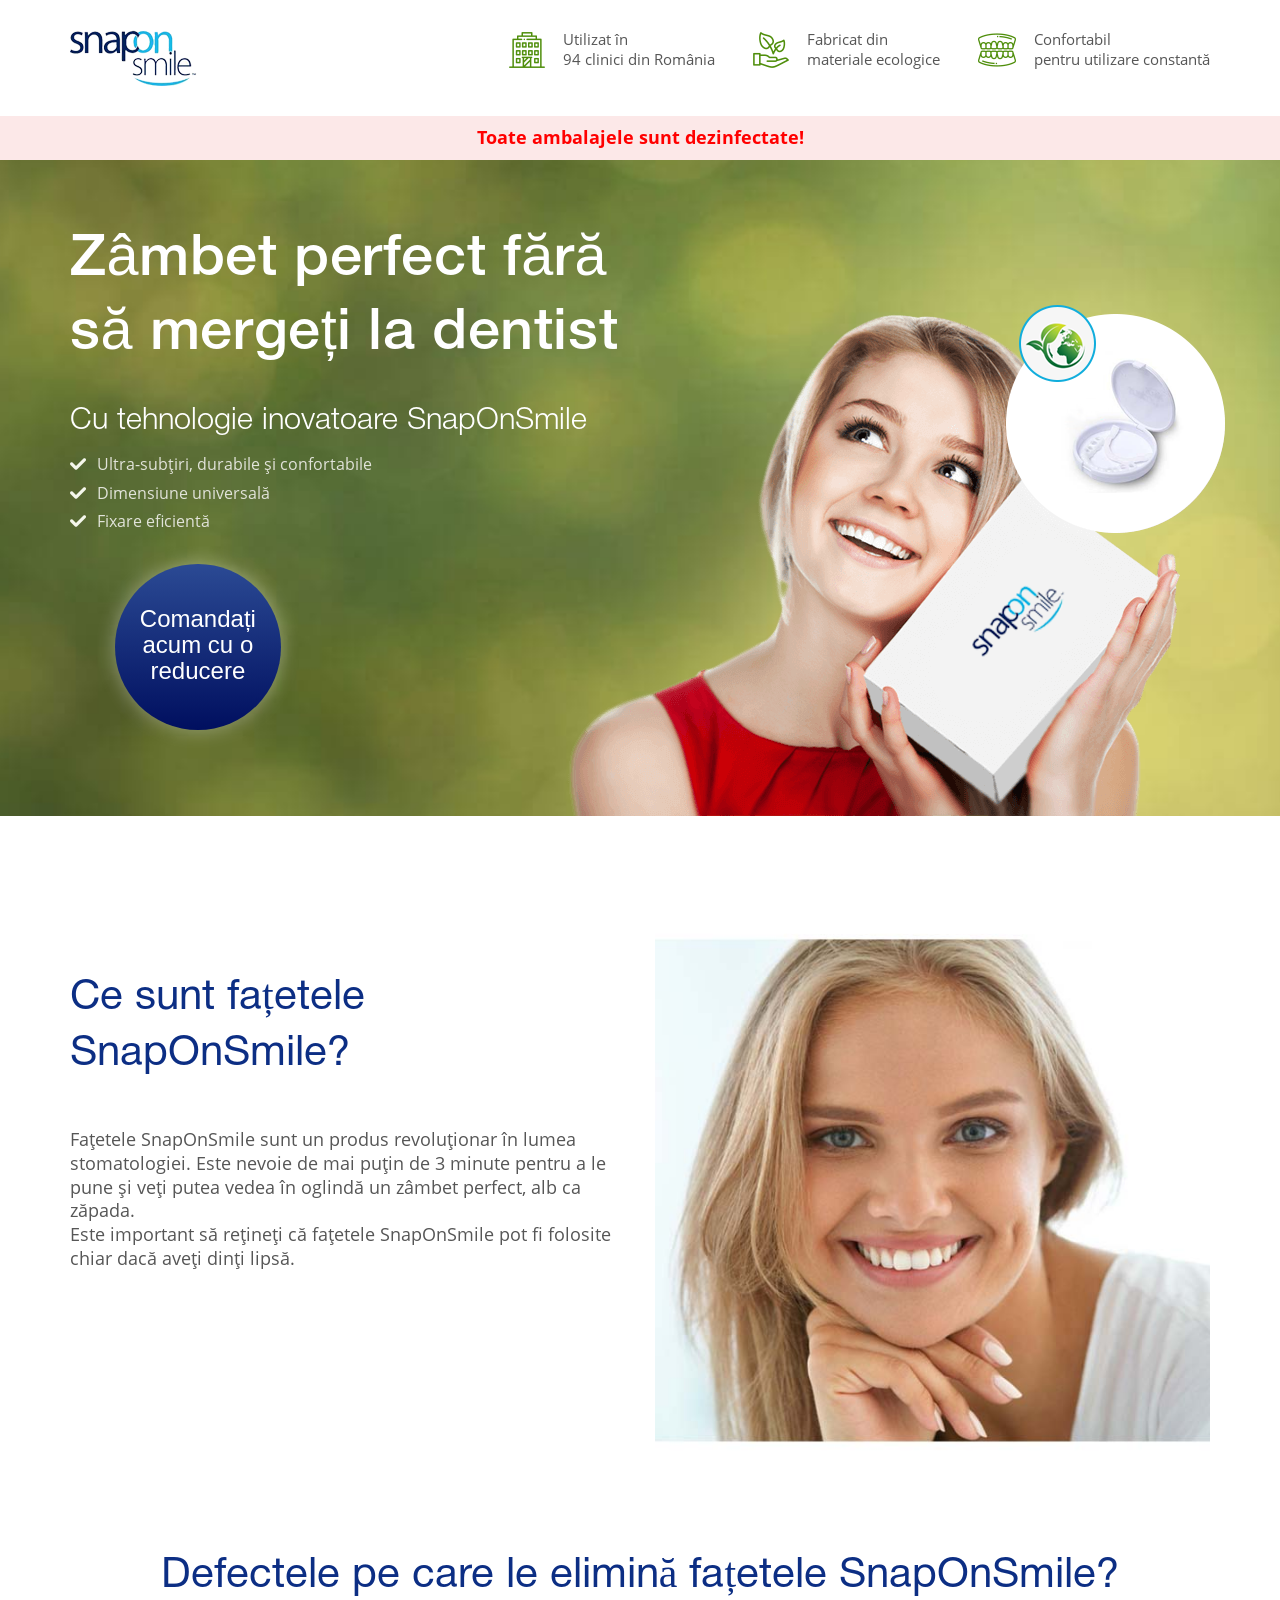
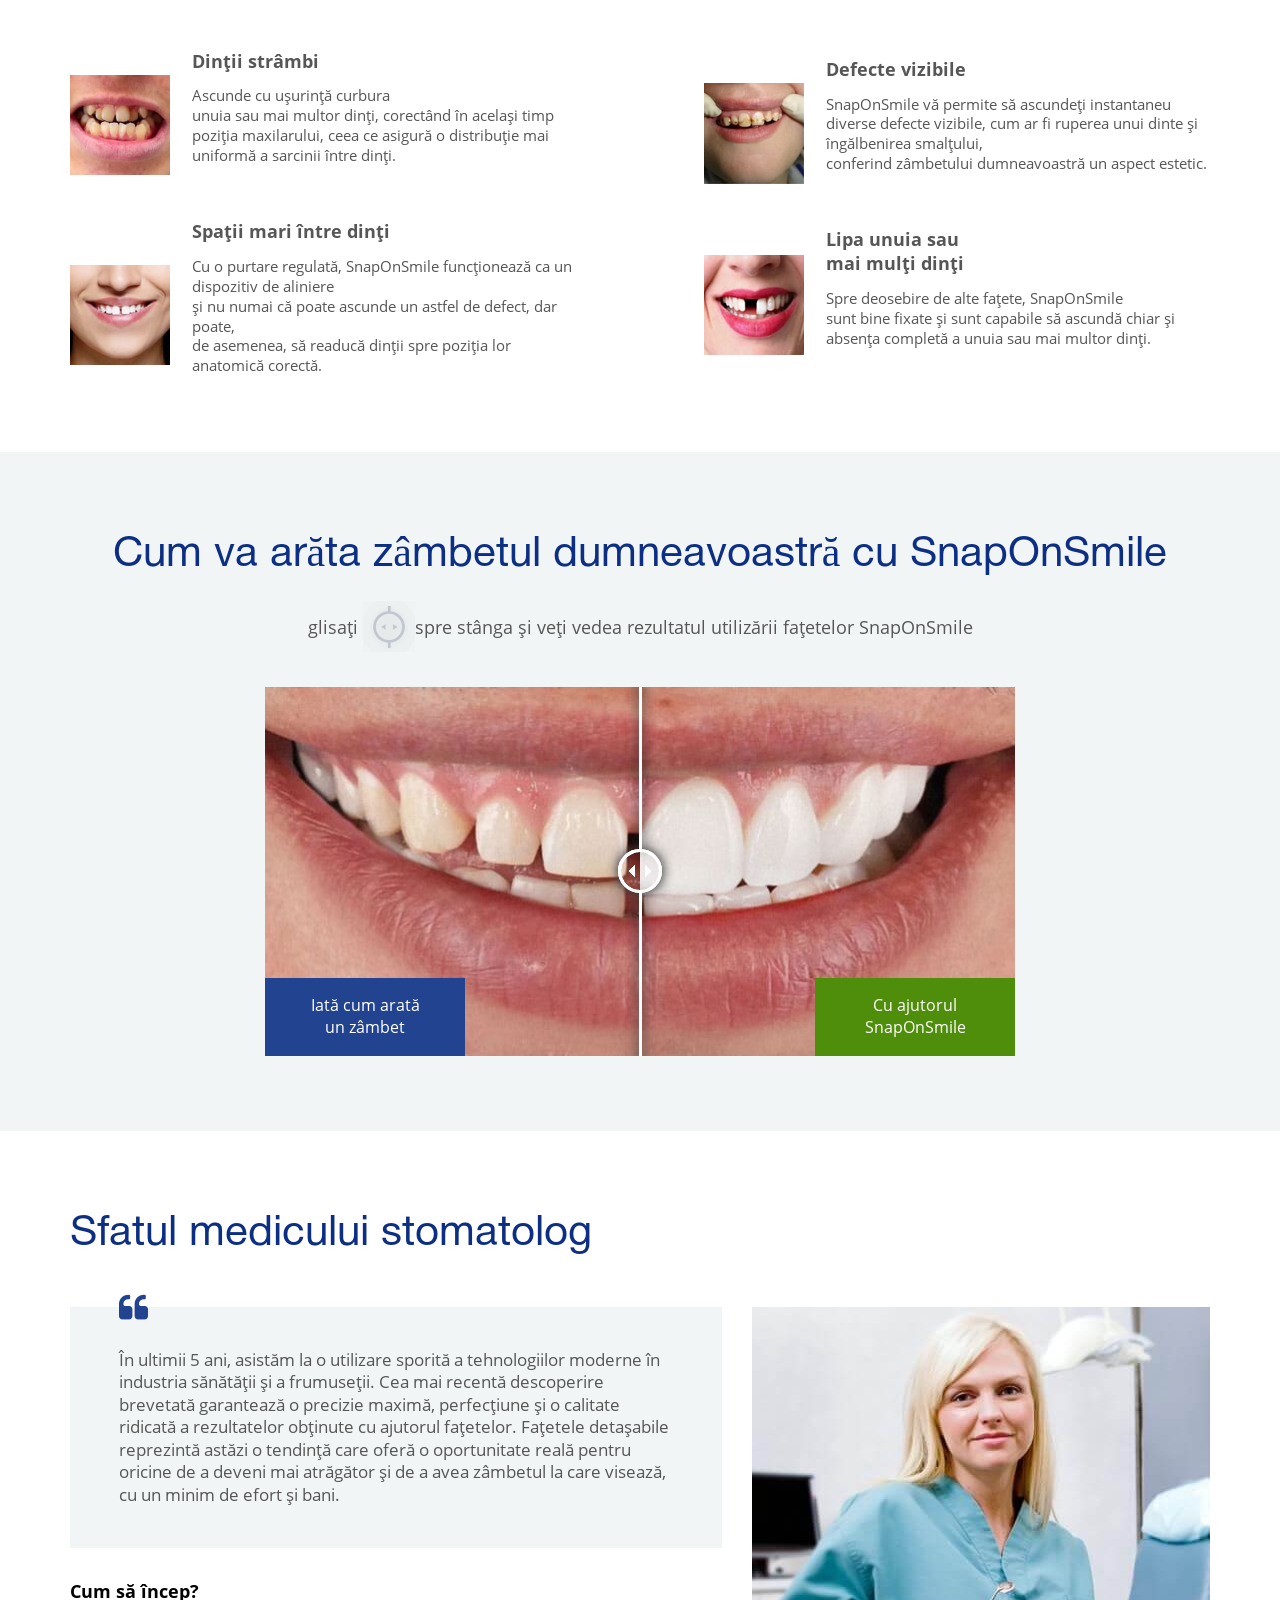
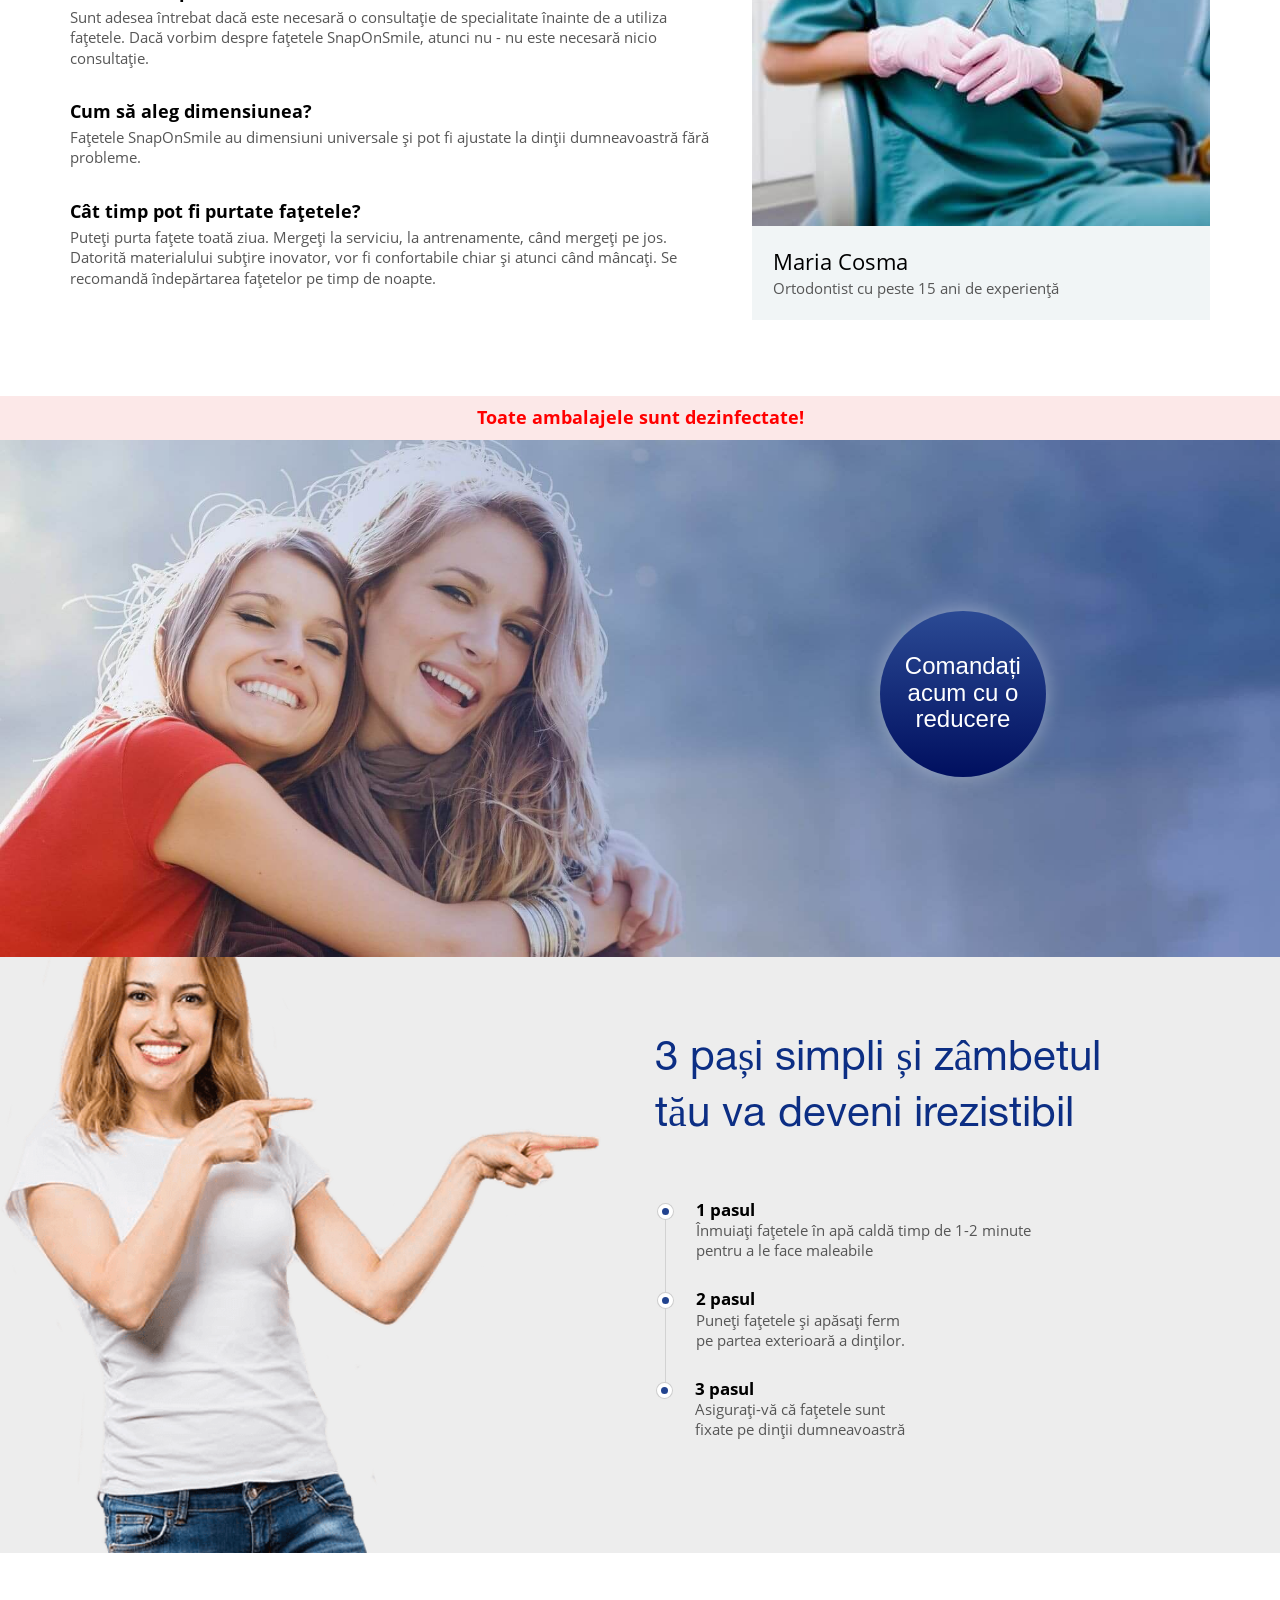
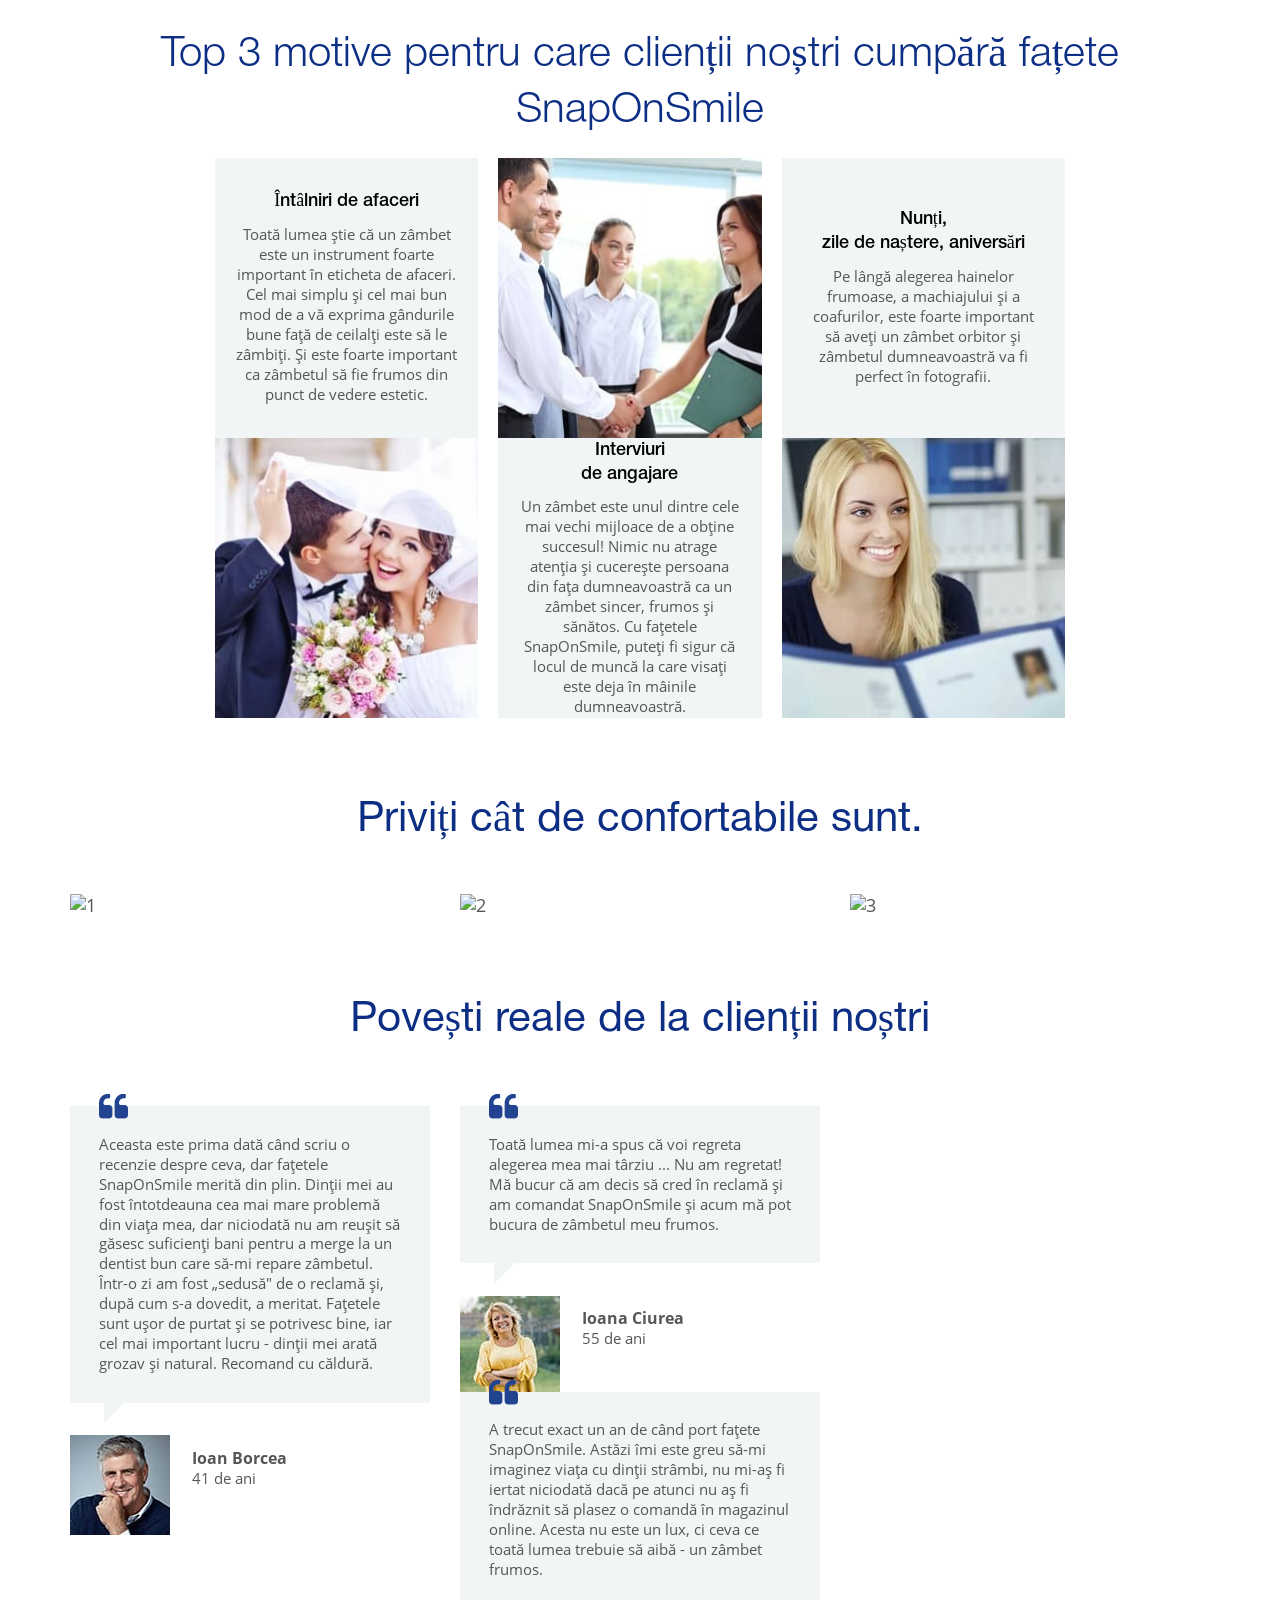
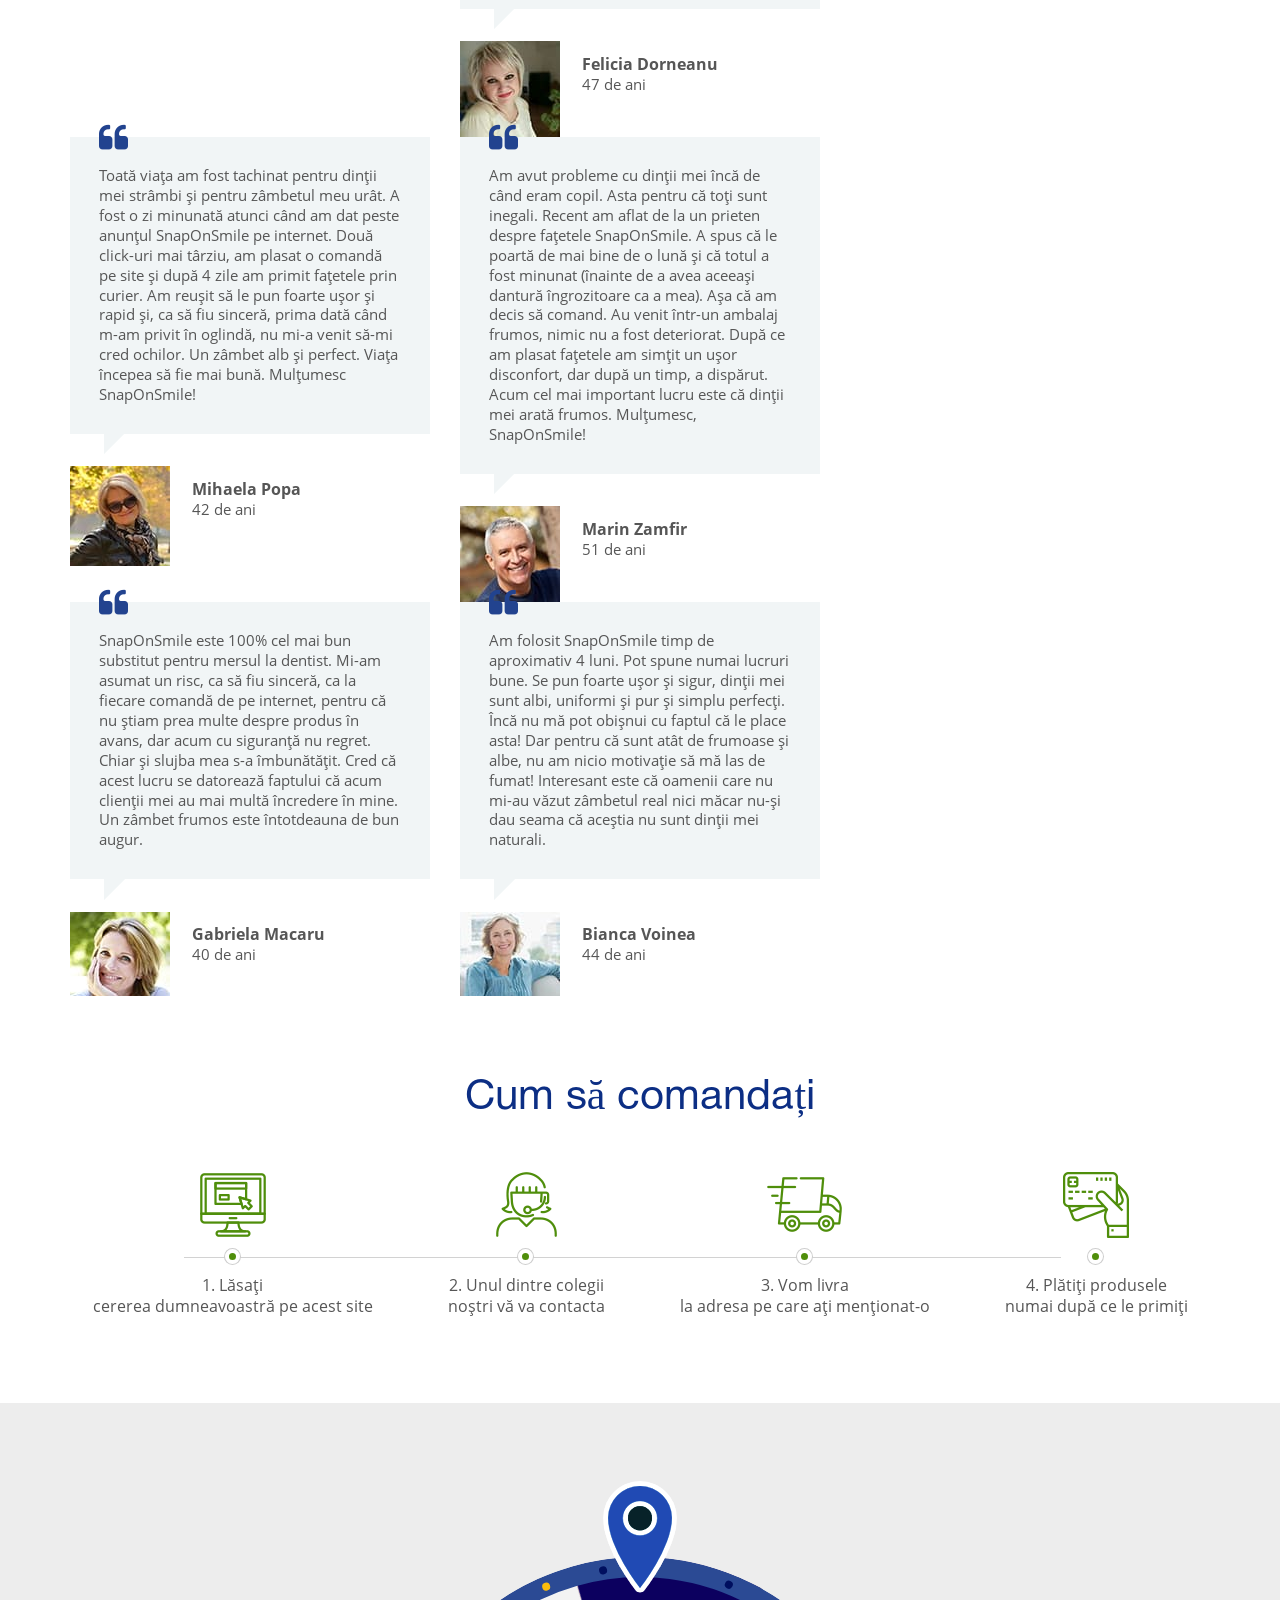
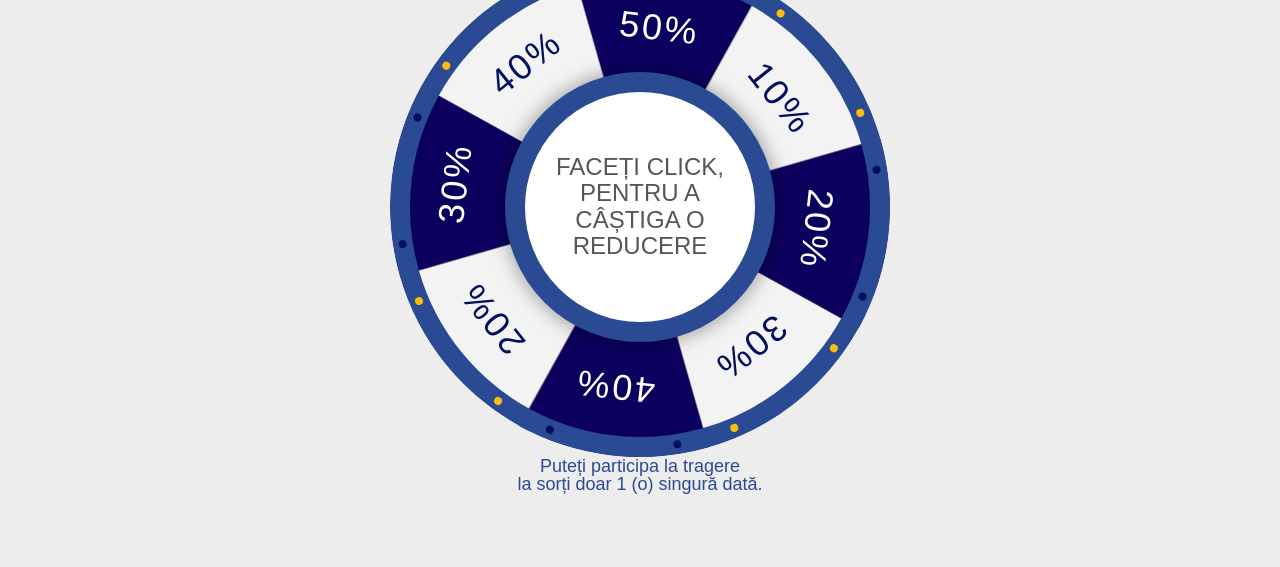
==== commit 79a2c892: "Update index.html" ====
--- a/index.html
+++ b/index.html
@@ -1,5 +1,5 @@
 <!DOCTYPE html>
-<html style="height: auto;">
+<html style="height: auto;"><html lang="ro-RO">
 <head>
 <title>Zâmbet perfect fără să mergeți la dentist</title>
 <meta http-equiv="Content-Type" content="text/html; charset=UTF-8"/>
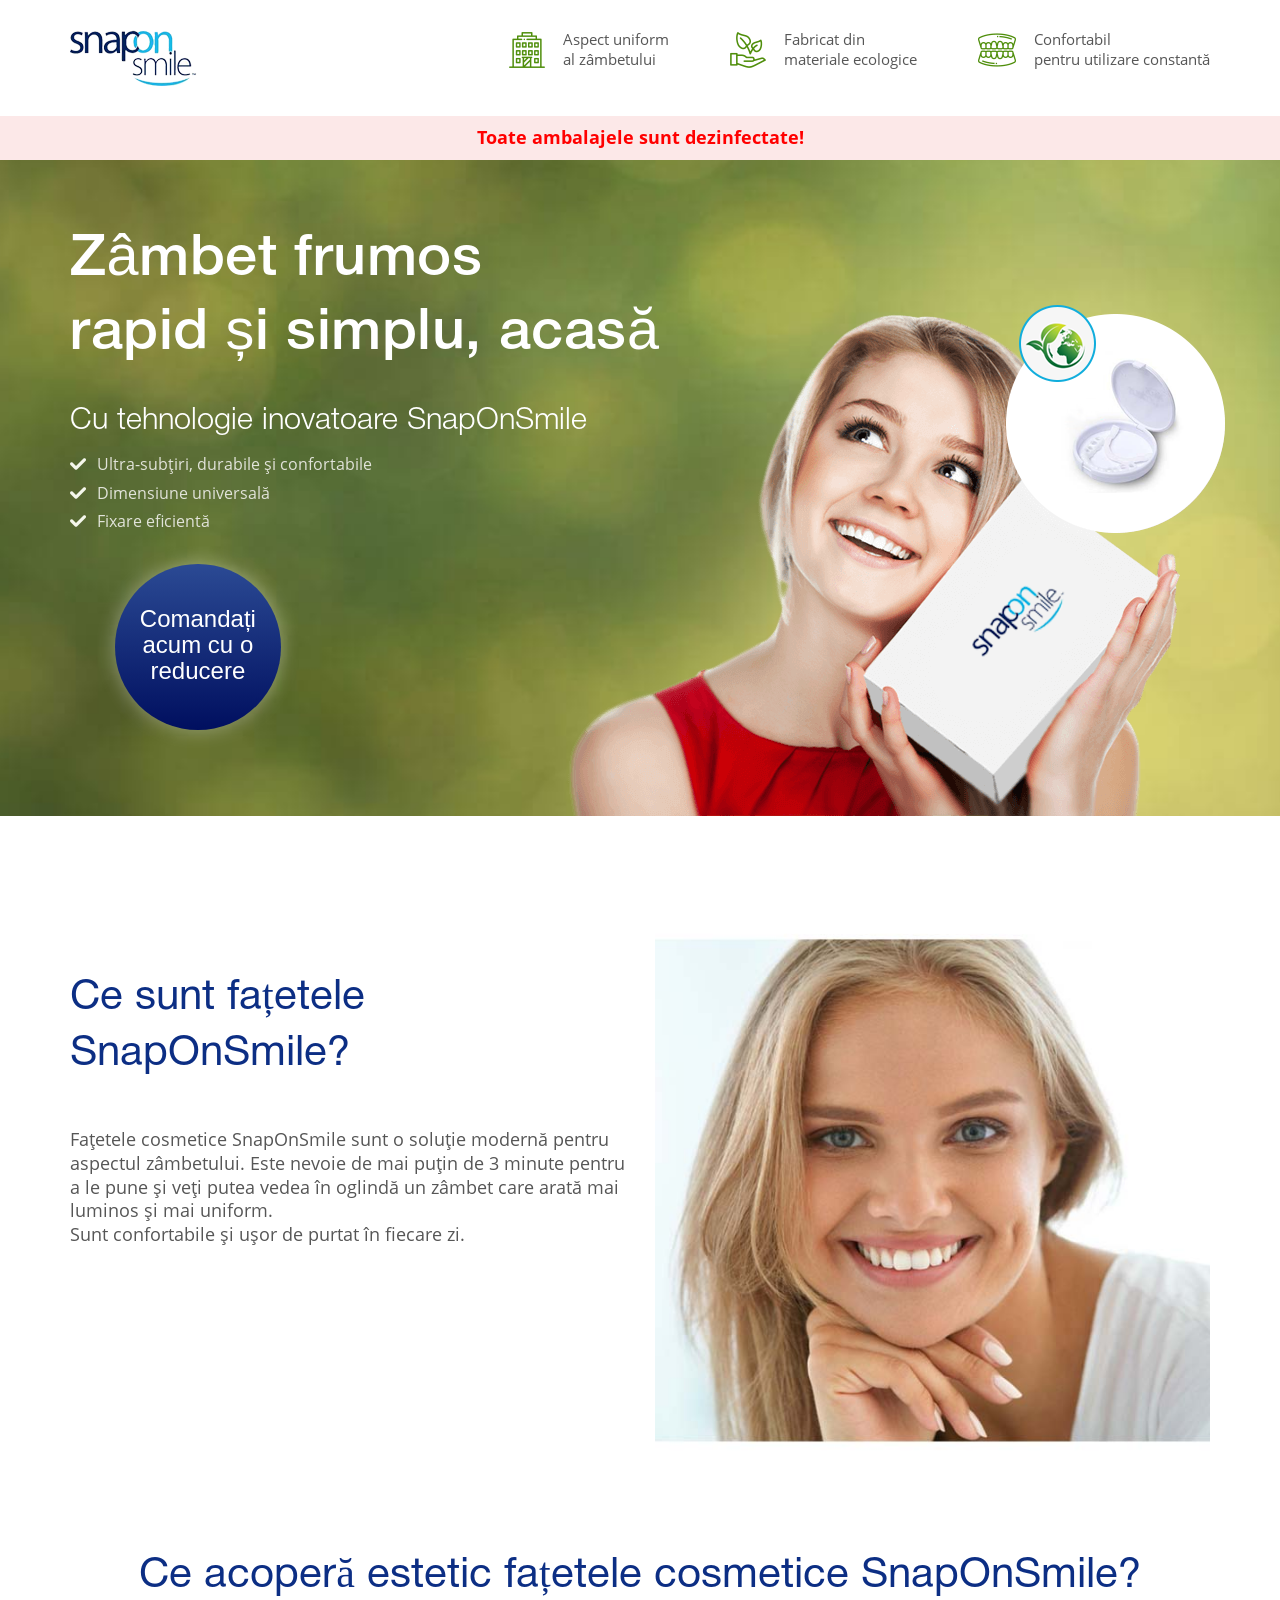
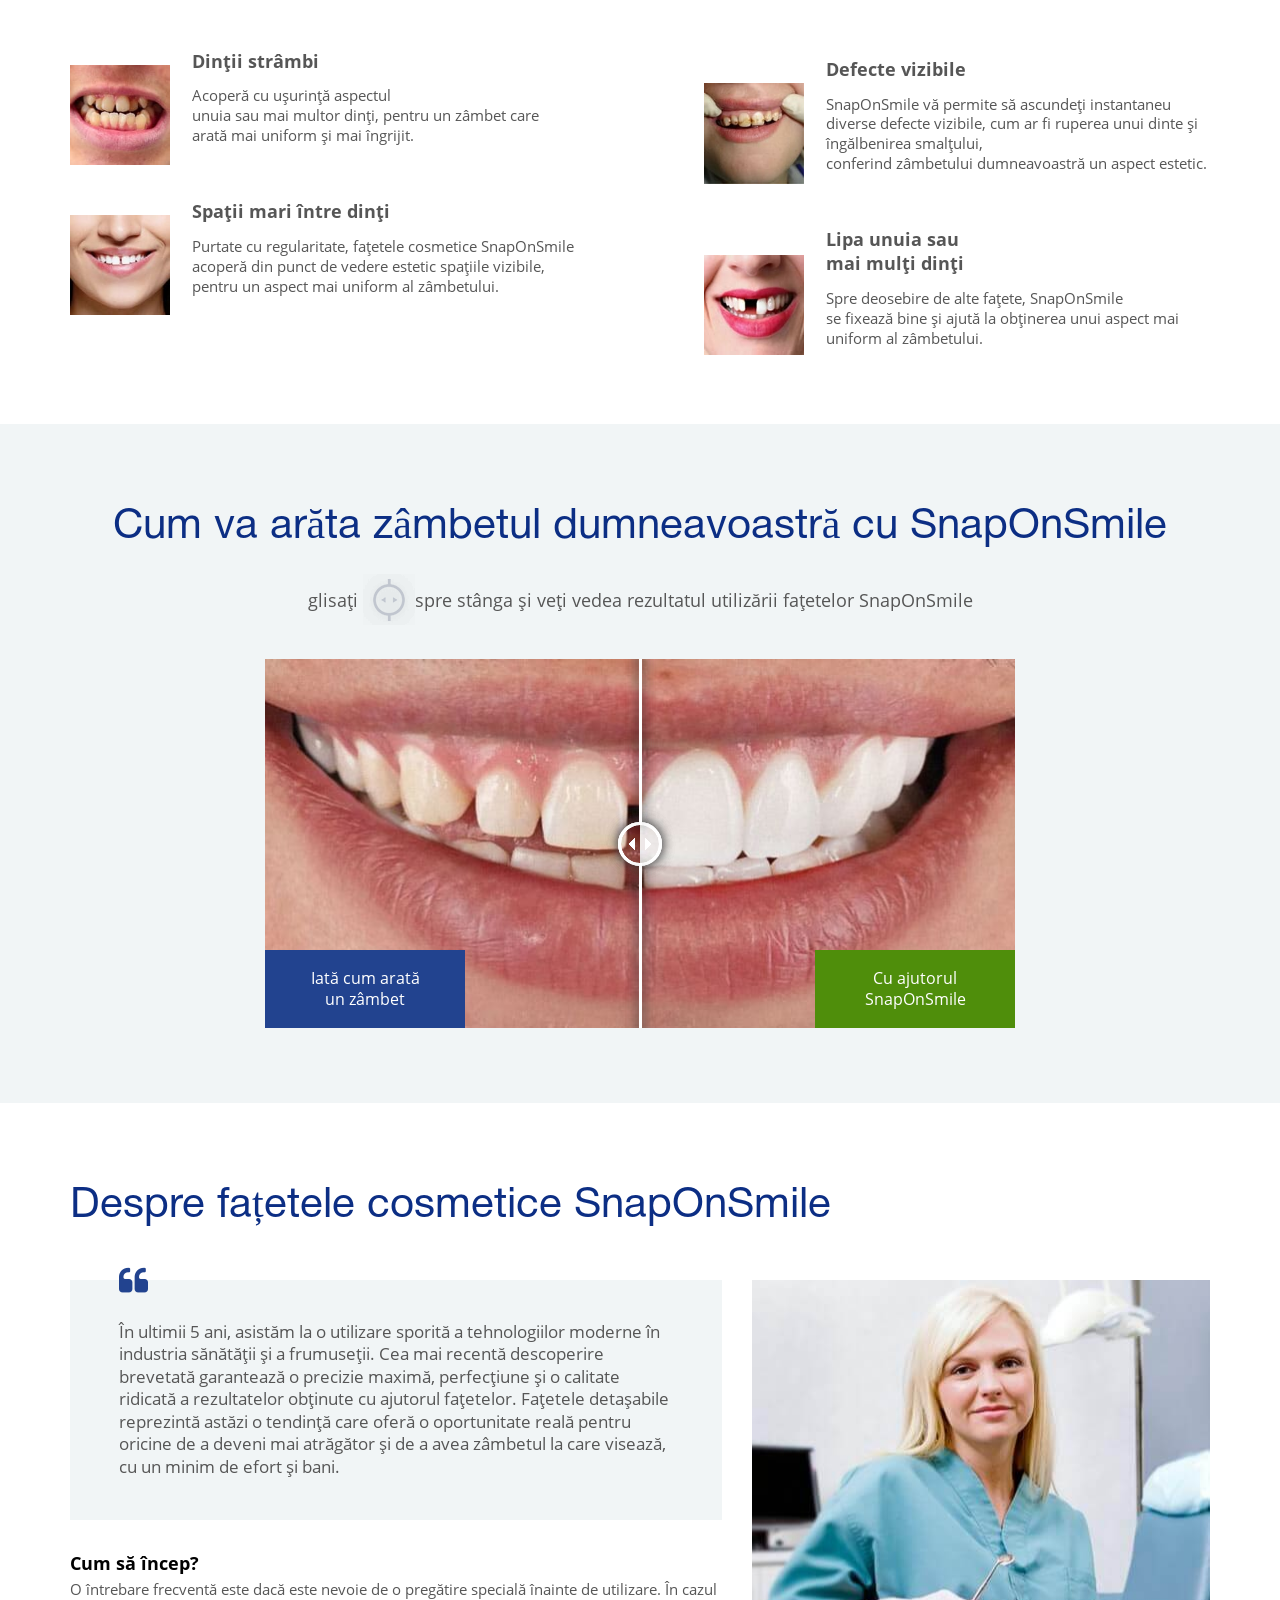
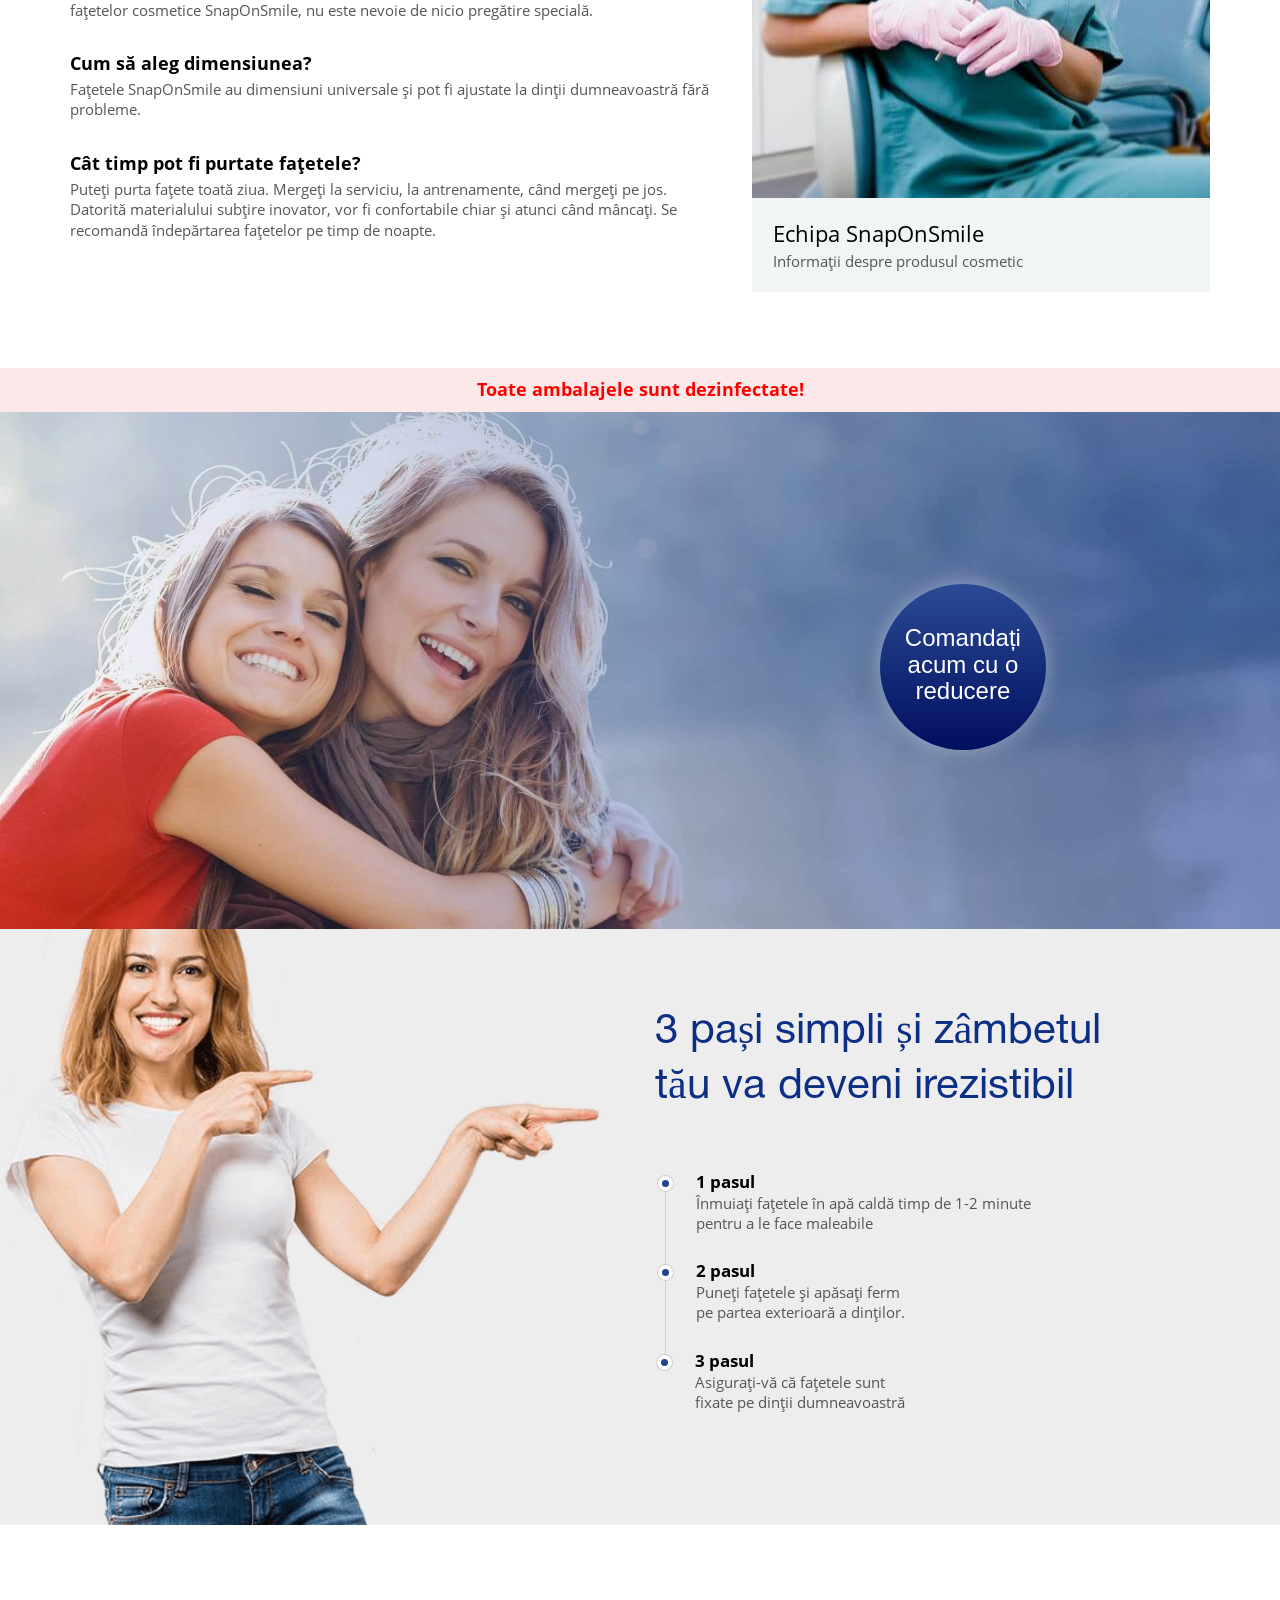
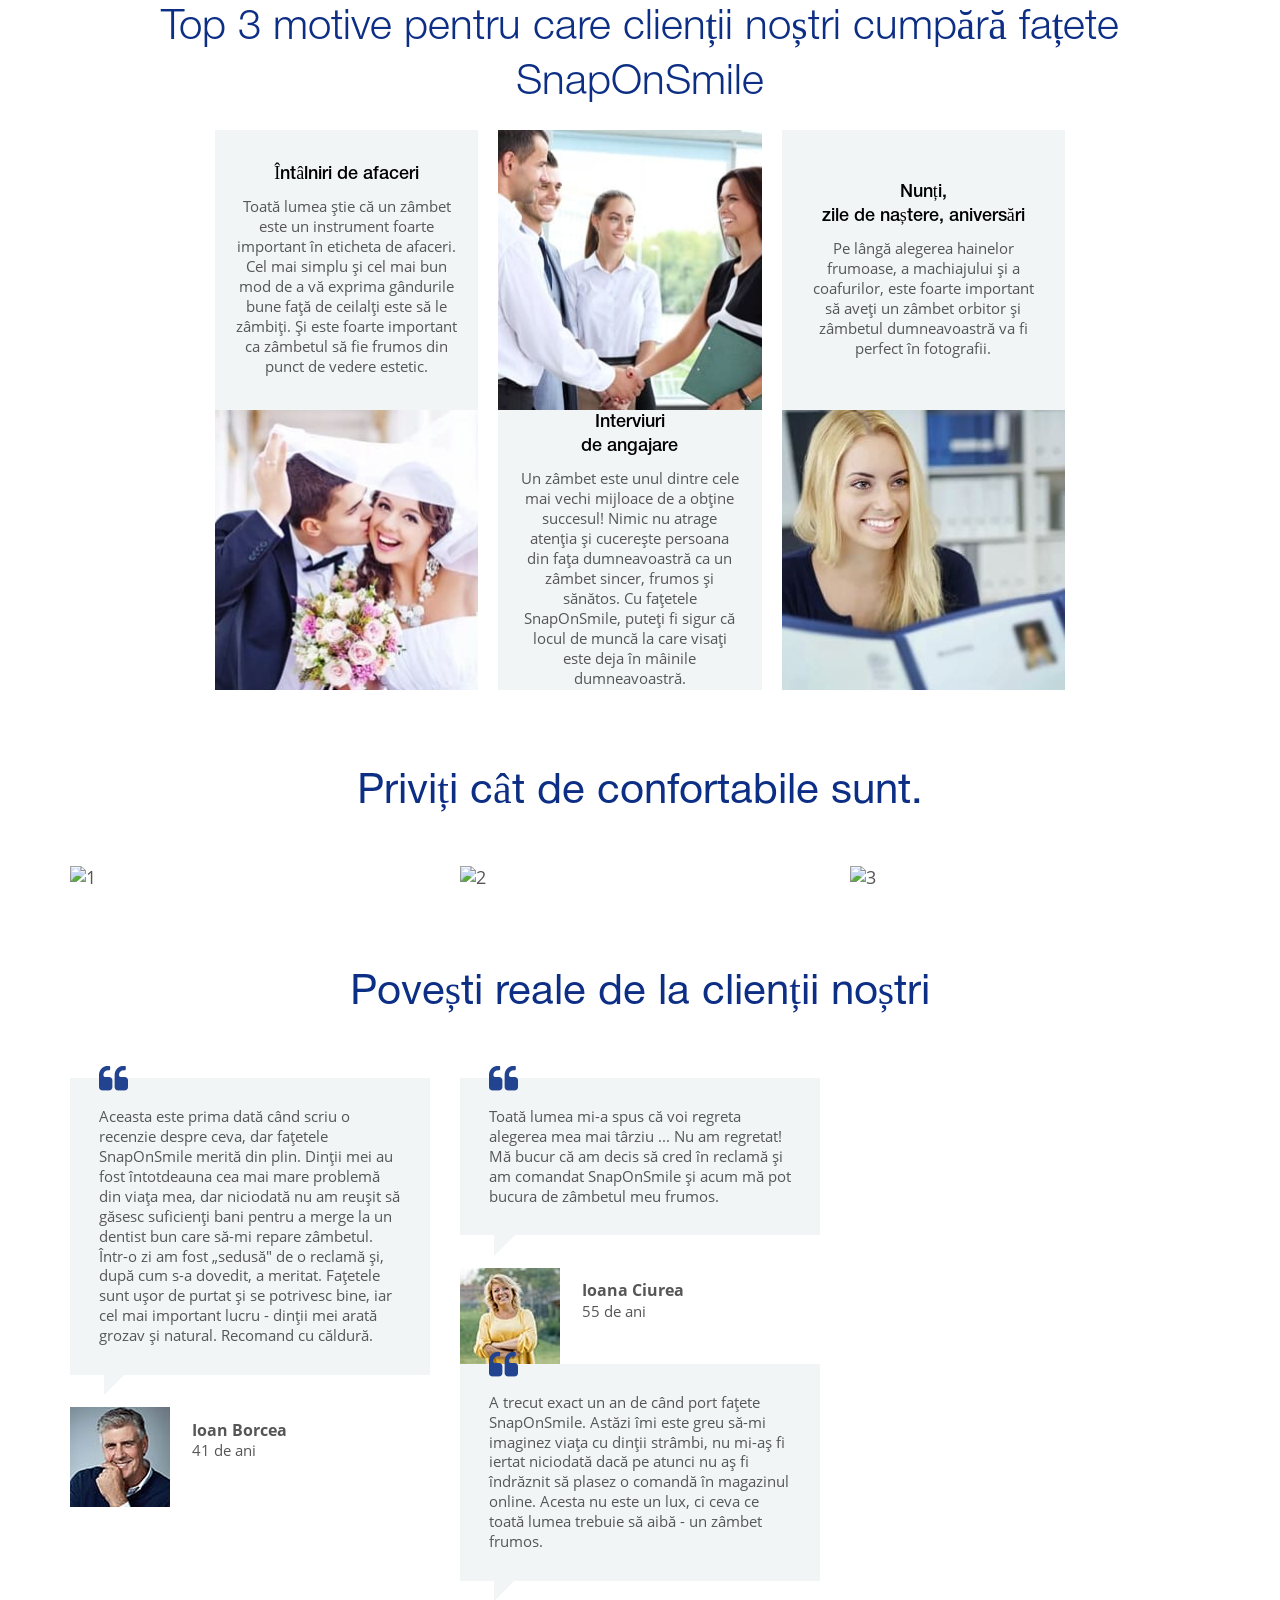
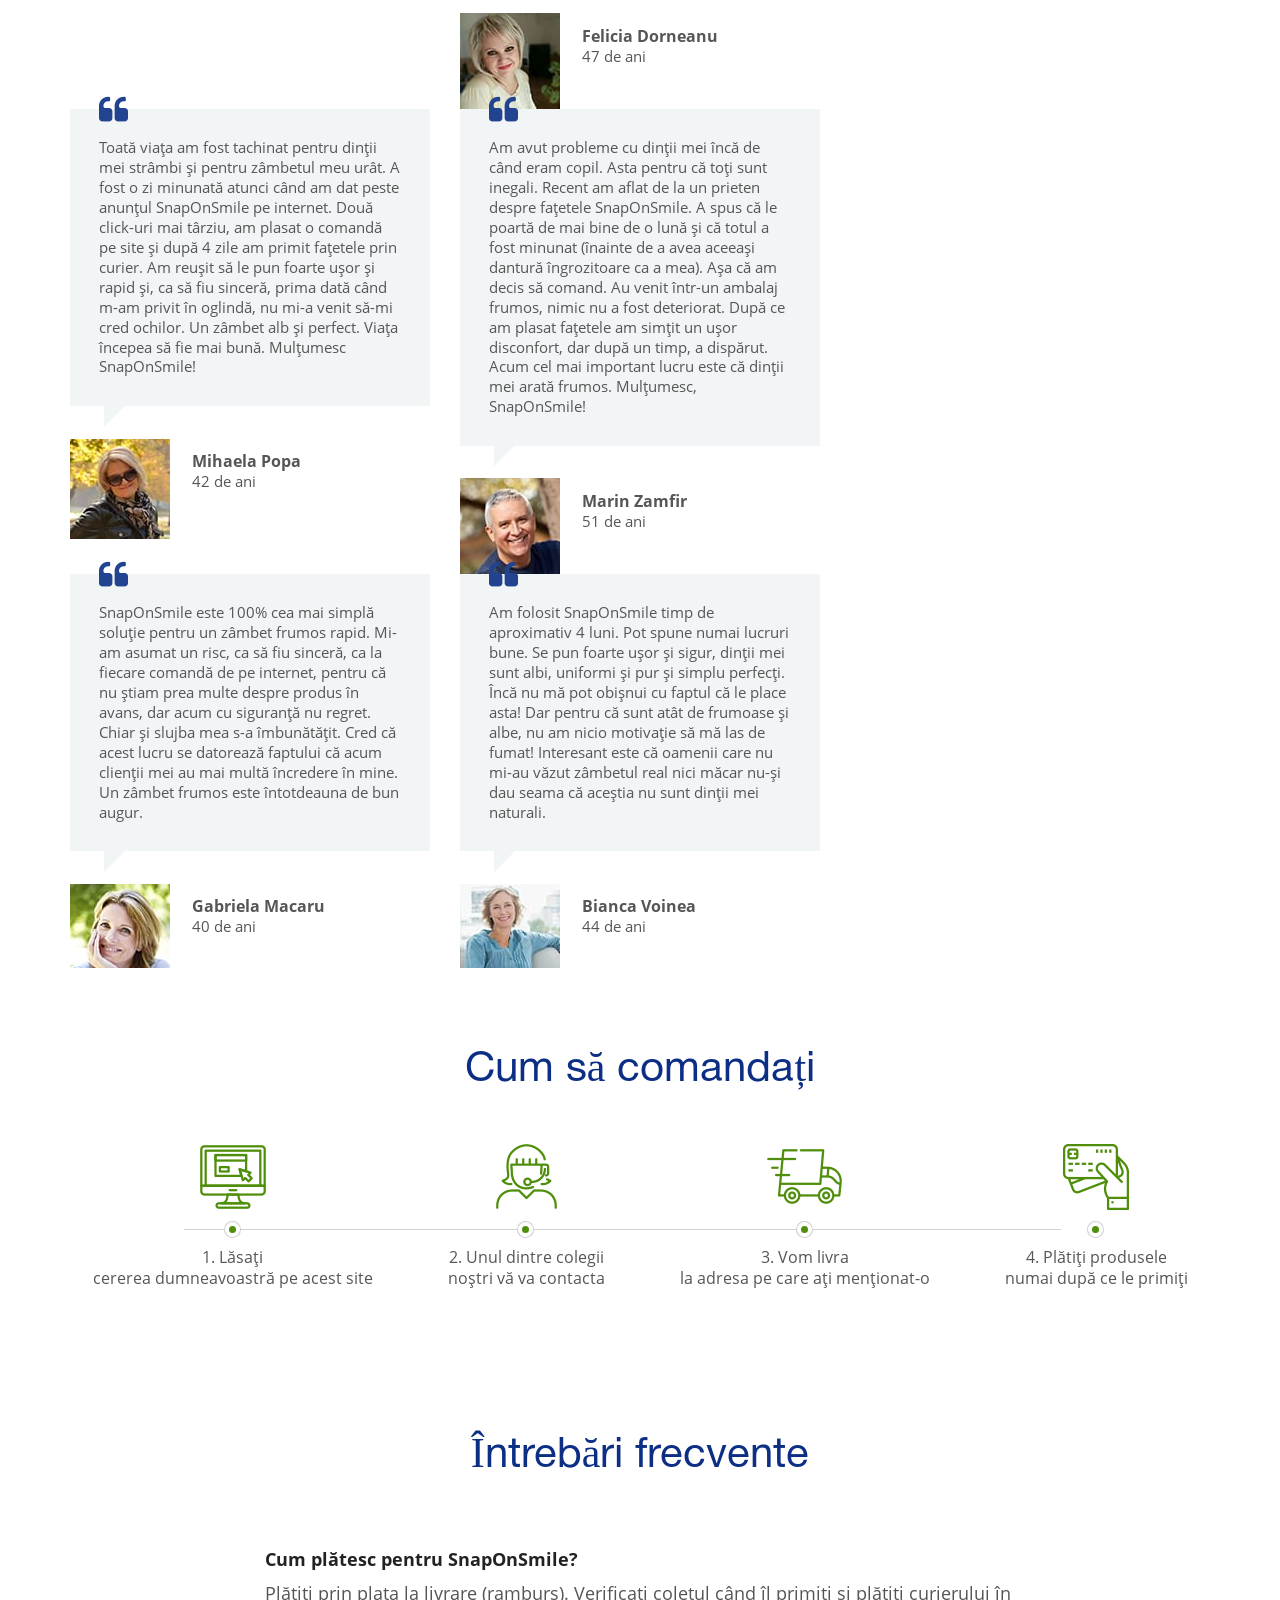
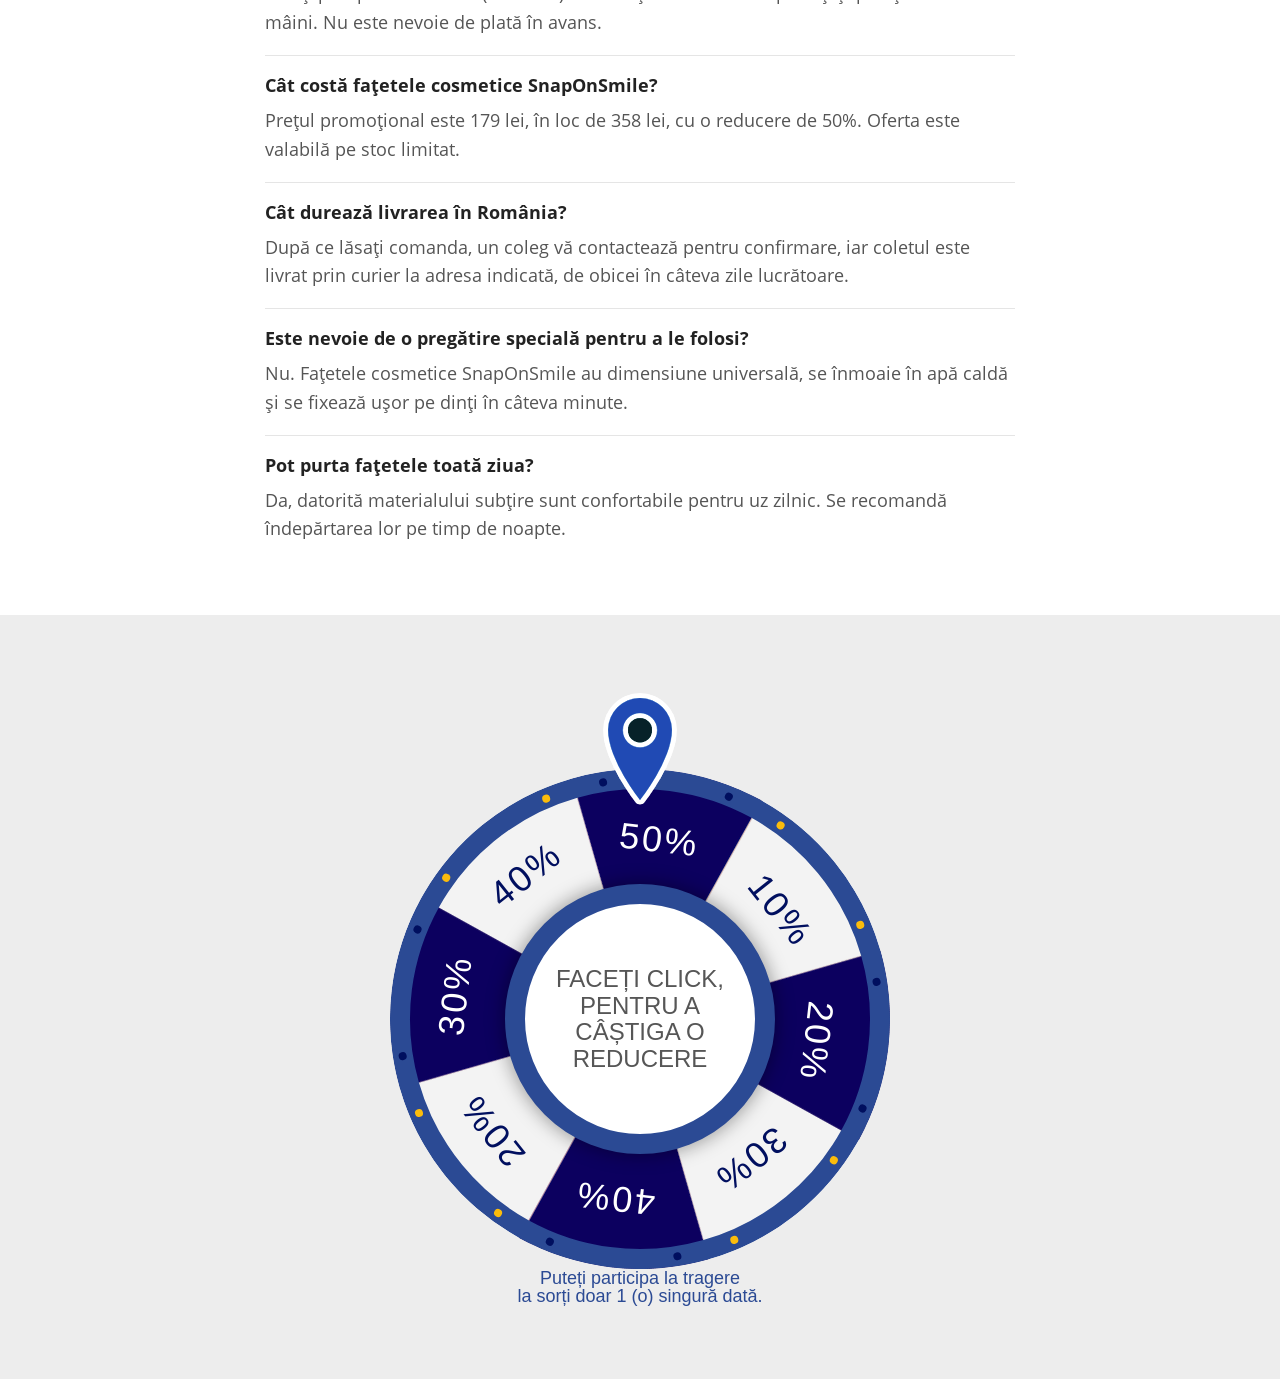
==== commit d33a8d87: "Update index.html" ====
--- a/index.html
+++ b/index.html
@@ -1,9 +1,137 @@
 <!DOCTYPE html>
 <html style="height: auto;"><html lang="ro-RO">
 <head>
-<title>Zâmbet perfect fără să mergeți la dentist</title>
+<title>SnapOnSmile România – Fațete cosmetice pentru un zâmbet frumos | -50%</title>
 <meta http-equiv="Content-Type" content="text/html; charset=UTF-8"/>
 <meta name="viewport" content="width=device-width, initial-scale=1">
+
+<!-- ===== SEO BASE + AEO ===== -->
+<meta name="description" content="Fațete cosmetice SnapOnSmile pentru un zâmbet frumos și uniform, acasă. Acum 179 lei în loc de 358 (-50%). Plata la livrare, verifici înainte să plătești. Comandă acum.">
+<meta name="keywords" content="snap on smile romania, fatete cosmetice, fatete dentare detasabile, proteza cosmetica dinti, zambet frumos, plata la livrare, snap on smile pret">
+<meta name="robots" content="index, follow">
+<meta name="language" content="Romanian">
+<link rel="canonical" href="https://snap-on-smile-ro.vercel.app/">
+
+<!-- ===== OPEN GRAPH ===== -->
+<meta property="og:type" content="product">
+<meta property="og:title" content="SnapOnSmile România – Fațete cosmetice | -50% azi">
+<meta property="og:description" content="Zâmbet frumos și uniform în câteva minute. Acum doar 179 lei (-50%). Plata la livrare în toată România.">
+<meta property="og:locale" content="ro_RO">
+<meta property="og:url" content="https://snap-on-smile-ro.vercel.app/">
+<meta property="og:site_name" content="SnapOnSmile România">
+<meta property="og:image" content="https://snap-on-smile-ro.vercel.app/assets/img/what-img.jpg">
+
+<!-- ===== PERFORMANCE ===== -->
+<link rel="preconnect" href="https://cdnjs.cloudflare.com">
+<link rel="preconnect" href="https://cdn1.qckcdn.com">
+<link rel="preconnect" href="https://cdn9.qckcdn.com">
+<link rel="dns-prefetch" href="https://cdnjs.cloudflare.com">
+<link rel="dns-prefetch" href="https://cdn1.qckcdn.com">
+<link rel="dns-prefetch" href="https://cdn9.qckcdn.com">
+
+<!-- ===== SCHEMA MARKUP COMBINADO (JSON-LD) ===== -->
+<script type="application/ld+json">
+{
+  "@context": "https://schema.org",
+  "@graph": [
+    {
+      "@type": "Organization",
+      "@id": "https://snap-on-smile-ro.vercel.app/#organization",
+      "name": "SnapOnSmile România",
+      "url": "https://snap-on-smile-ro.vercel.app/",
+      "logo": "https://snap-on-smile-ro.vercel.app/assets/img/logo.png"
+    },
+    {
+      "@type": "WebSite",
+      "@id": "https://snap-on-smile-ro.vercel.app/#website",
+      "url": "https://snap-on-smile-ro.vercel.app/",
+      "name": "SnapOnSmile România",
+      "inLanguage": "ro-RO",
+      "publisher": { "@id": "https://snap-on-smile-ro.vercel.app/#organization" }
+    },
+    {
+      "@type": "BreadcrumbList",
+      "@id": "https://snap-on-smile-ro.vercel.app/#breadcrumb",
+      "itemListElement": [
+        { "@type": "ListItem", "position": 1, "name": "Acasă", "item": "https://snap-on-smile-ro.vercel.app/" },
+        { "@type": "ListItem", "position": 2, "name": "Fațete cosmetice SnapOnSmile" }
+      ]
+    },
+    {
+      "@type": "Product",
+      "@id": "https://snap-on-smile-ro.vercel.app/#product",
+      "name": "Fațete cosmetice SnapOnSmile",
+      "image": "https://snap-on-smile-ro.vercel.app/assets/img/what-img.jpg",
+      "description": "Fațete cosmetice detașabile pentru un aspect mai uniform și mai luminos al zâmbetului. Ușor de pus în câteva minute, confortabile pentru uz zilnic.",
+      "brand": { "@type": "Brand", "name": "SnapOnSmile" },
+      "category": "Accesorii cosmetice",
+      "offers": {
+        "@type": "Offer",
+        "url": "https://snap-on-smile-ro.vercel.app/",
+        "priceCurrency": "RON",
+        "price": "179.00",
+        "availability": "https://schema.org/InStock",
+        "priceValidUntil": "2026-12-31",
+        "itemCondition": "https://schema.org/NewCondition",
+        "acceptedPaymentMethod": "https://schema.org/COD"
+      },
+      "aggregateRating": {
+        "@type": "AggregateRating",
+        "ratingValue": "4.8",
+        "reviewCount": "127",
+        "bestRating": "5",
+        "worstRating": "1"
+      },
+      "review": [
+        {
+          "@type": "Review",
+          "author": { "@type": "Person", "name": "Mihaela Popa" },
+          "reviewRating": { "@type": "Rating", "ratingValue": "5", "bestRating": "5" },
+          "reviewBody": "Le-am pus foarte ușor și rapid. Zâmbetul meu arată mult mai uniform în fotografii."
+        },
+        {
+          "@type": "Review",
+          "author": { "@type": "Person", "name": "Marin Zamfir" },
+          "reviewRating": { "@type": "Rating", "ratingValue": "5", "bestRating": "5" },
+          "reviewBody": "Ambalaj frumos, livrare rapidă și am plătit doar când am primit coletul. Confortabile."
+        }
+      ]
+    },
+    {
+      "@type": "FAQPage",
+      "@id": "https://snap-on-smile-ro.vercel.app/#faq",
+      "mainEntity": [
+        {
+          "@type": "Question",
+          "name": "Cum plătesc pentru SnapOnSmile?",
+          "acceptedAnswer": { "@type": "Answer", "text": "Plătiți prin plata la livrare (ramburs). Verificați coletul când îl primiți și plătiți curierului în mâini. Nu este nevoie de plată în avans." }
+        },
+        {
+          "@type": "Question",
+          "name": "Cât costă fațetele cosmetice SnapOnSmile?",
+          "acceptedAnswer": { "@type": "Answer", "text": "Prețul promoțional este 179 lei, în loc de 358 lei, cu o reducere de 50%. Oferta este valabilă pe stoc limitat." }
+        },
+        {
+          "@type": "Question",
+          "name": "Cât durează livrarea în România?",
+          "acceptedAnswer": { "@type": "Answer", "text": "După ce lăsați comanda, un coleg vă contactează pentru confirmare, iar coletul este livrat prin curier la adresa indicată, de obicei în câteva zile lucrătoare." }
+        },
+        {
+          "@type": "Question",
+          "name": "Este nevoie de o pregătire specială pentru a le folosi?",
+          "acceptedAnswer": { "@type": "Answer", "text": "Nu. Fațetele cosmetice SnapOnSmile au dimensiune universală, se înmoaie în apă caldă și se fixează ușor pe dinți în câteva minute." }
+        },
+        {
+          "@type": "Question",
+          "name": "Pot purta fațetele toată ziua?",
+          "acceptedAnswer": { "@type": "Answer", "text": "Da, datorită materialului subțire sunt confortabile pentru uz zilnic. Se recomandă îndepărtarea lor pe timp de noapte." }
+        }
+      ]
+    }
+  ]
+}
+</script>
+<!-- ===== FIM SCHEMA ===== -->
 
 <link rel="stylesheet" href="assets/css/magnific-popup.css">
 <link rel="stylesheet" href="assets/css/flaticon.css">
@@ -28,8 +156,8 @@
           <div class="col-xl-15 col-lg-16">
             <div class="header-img">
               <div class="header-img-item"> <img src="assets/img/header-img-1.png" alt="1">
-                <div class="header-img-txt">Utilizat în  <br>
-                  94 clinici din România</div>
+                <div class="header-img-txt">Aspect uniform  <br>
+                  al zâmbetului</div>
               </div>
               <div class="header-img-item"> <img src="assets/img/header-img-2.png" alt="2">
                 <div class="header-img-txt">Fabricat din  <br>
@@ -52,8 +180,8 @@
             <div class="row">
               <div class="col-lg-16">
                 <div class="main-scr-cnt">
-                  <h1 class="main-caption wow fadeInUp" style="visibility: visible; animation-name: fadeInUp;">Zâmbet perfect fără  <br>
-                    să mergeți la dentist</h1>
+                  <h1 class="main-caption wow fadeInUp" style="visibility: visible; animation-name: fadeInUp;">Zâmbet frumos  <br>
+                    rapid și simplu, acasă</h1>
                   <div class="main-scr-sub-title wow fadeInUp" style="visibility: visible; animation-name: fadeInUp;">Cu tehnologie inovatoare SnapOnSmile</div>
                   <ul class="main-scr-list wow fadeInUp" style="visibility: visible; animation-name: fadeInUp;">
                     <li>Ultra-subțiri, durabile și confortabile</li>
@@ -76,8 +204,8 @@
           <div class="row">
             <div class="col-lg-12">
               <h2 class="caption caption-cust wow fadeInUp" style="visibility: visible; animation-name: fadeInUp;"><strong>Ce sunt fațetele SnapOnSmile?</strong></h2>
-              <p class="what-cnt wow fadeInUp" style="visibility: visible; animation-name: fadeInUp;">Fațetele SnapOnSmile sunt un produs revoluționar în lumea stomatologiei. Este nevoie de mai puțin de 3 minute pentru a le pune și veți putea vedea în oglindă un zâmbet perfect, alb ca zăpada. <br>
-                Este important să rețineți că fațetele SnapOnSmile pot fi folosite chiar dacă aveți dinți lipsă. </p>
+              <p class="what-cnt wow fadeInUp" style="visibility: visible; animation-name: fadeInUp;">Fațetele cosmetice SnapOnSmile sunt o soluție modernă pentru aspectul zâmbetului. Este nevoie de mai puțin de 3 minute pentru a le pune și veți putea vedea în oglindă un zâmbet care arată mai luminos și mai uniform. <br>
+                Sunt confortabile și ușor de purtat în fiecare zi. </p>
               <div class="what-img wow fadeInUp d-block d-lg-none animated" style="visibility: visible; animation-name: fadeInUp;"> <img src="assets/img/what-img.jpg" class="img-responsive" alt="1"> </div>
             </div>
             <div class="col-lg-12">
@@ -90,7 +218,7 @@
         <div class="container">
           <div class="row">
             <div class="col-lg-24">
-              <h2 class="caption wow fadeInUp" style="text-align: center; visibility: visible; animation-name: fadeInUp;"><strong>Defectele pe care le elimină fațetele SnapOnSmile?</strong></h2>
+              <h2 class="caption wow fadeInUp" style="text-align: center; visibility: visible; animation-name: fadeInUp;"><strong>Ce acoperă estetic fațetele cosmetice SnapOnSmile?</strong></h2>
             </div>
             <div class="col-lg-11">
               <div class="limitations-wrap">
@@ -98,17 +226,17 @@
                   <div class="limitations-img"> <img src="assets/img/limitations-1.jpg" alt="1"> </div>
                   <div class="limitations-cnt">
                     <div class="limitations-title">Dinții strâmbi</div>
-                    <p class="limitations-desc">Ascunde cu ușurință curbura <br>
-                       unuia sau mai multor dinți, corectând în același timp poziția maxilarului, ceea ce asigură o distribuție mai uniformă a sarcinii între dinți.</p>
+                    <p class="limitations-desc">Acoperă cu ușurință aspectul <br>
+                       unuia sau mai multor dinți, pentru un zâmbet care arată mai uniform și mai îngrijit.</p>
                   </div>
                 </div>
                 <div class="limitations-item wow fadeInUp" style="visibility: visible; animation-name: fadeInUp;">
                   <div class="limitations-img"> <img src="assets/img/limitations-3.jpg" alt="3"> </div>
                   <div class="limitations-cnt">
                     <div class="limitations-title">Spații mari între dinți</div>
-                    <p class="limitations-desc">Cu o purtare regulată, SnapOnSmile funcționează ca un dispozitiv de aliniere  <br>
-                      și nu numai că poate ascunde un astfel de defect, dar poate, <br>
-                      de asemenea, să readucă dinții spre poziția lor anatomică corectă.
+                    <p class="limitations-desc">Purtate cu regularitate, fațetele cosmetice SnapOnSmile  <br>
+                      acoperă din punct de vedere estetic spațiile vizibile, <br>
+                      pentru un aspect mai uniform al zâmbetului.
                     </p>
                   </div>
                 </div>
@@ -131,7 +259,7 @@
                     <div class="limitations-title">Lipa unuia sau  <br>
                       mai mulți dinți</div>
                     <p class="limitations-desc">Spre deosebire de alte fațete, SnapOnSmile  <br>
-                      sunt bine fixate și sunt capabile să ascundă chiar și absența completă a unuia sau mai multor dinți.</p>
+                      se fixează bine și ajută la obținerea unui aspect mai uniform al zâmbetului.</p>
                   </div>
                 </div>
               </div>
@@ -178,7 +306,7 @@
         <div class="container">
           <div class="row">
             <div class="col-lg-24">
-              <h2 class="caption wow fadeInUp" style="visibility: visible; animation-name: fadeInUp;"><strong>Sfatul medicului stomatolog</strong></h2>
+              <h2 class="caption wow fadeInUp" style="visibility: visible; animation-name: fadeInUp;"><strong>Despre fațetele cosmetice SnapOnSmile</strong></h2>
             </div>
           </div>
           <div class="row">
@@ -186,7 +314,7 @@
               <div class="quote wow fadeInUp" style="visibility: visible; animation-name: fadeInUp;">În ultimii 5 ani, asistăm la o utilizare sporită a tehnologiilor moderne în industria sănătății și a frumuseții. Cea mai recentă descoperire brevetată garantează o precizie maximă, perfecțiune și o calitate ridicată a rezultatelor obținute cu ajutorul fațetelor. Fațetele detașabile reprezintă astăzi o tendință care oferă o oportunitate reală pentru oricine de a deveni mai atrăgător și de a avea zâmbetul la care visează, cu un minim de efort și bani.</div>
               <dl class="advice-list wow fadeInUp" style="visibility: visible; animation-name: fadeInUp;">
                 <dt>Cum să încep?</dt>
-                <dd>Sunt adesea întrebat dacă este necesară o consultație de specialitate înainte de a utiliza fațetele. Dacă vorbim despre fațetele SnapOnSmile, atunci nu - nu este necesară nicio consultație.</dd>
+                <dd>O întrebare frecventă este dacă este nevoie de o pregătire specială înainte de utilizare. În cazul fațetelor cosmetice SnapOnSmile, nu este nevoie de nicio pregătire specială.</dd>
                 <dt>Cum să aleg dimensiunea?</dt>
                 <dd>Fațetele SnapOnSmile au dimensiuni universale și pot fi ajustate la dinții dumneavoastră fără probleme.</dd>
                 <dt>Cât timp pot fi purtate fațetele?</dt>
@@ -196,8 +324,8 @@
             <div class="col-lg-10 order-1 order-lg-2">
               <div class="advice-img-wrap wow fadeInUp" style="visibility: visible; animation-name: fadeInUp;"> <img src="assets/img/advice-img.jpg" alt="1" class="img-responsive">
                 <div class="advice-img-cnt">
-                  <div class="advice-img-title">Maria Cosma </div>
-                  <div class="advice-img-desc">Ortodontist cu peste 15 ani de experiență</div>
+                  <div class="advice-img-title">Echipa SnapOnSmile</div>
+                  <div class="advice-img-desc">Informații despre produsul cosmetic</div>
                 </div>
               </div>
             </div>
@@ -406,7 +534,7 @@
                     </div>  
                     <div class="owl-item active" style="width: 360px; margin-right: 30px;">
                       <div class="slider-item">
-                        <div class="quote">SnapOnSmile este 100% cel mai bun substitut pentru mersul la dentist. Mi-am asumat un risc, ca să fiu sinceră, ca la fiecare comandă de pe internet, pentru că nu știam prea multe despre produs în avans, dar acum cu siguranță nu regret. Chiar și slujba mea s-a îmbunătățit. Cred că acest lucru se datorează faptului că acum clienții mei au mai multă încredere în mine. Un zâmbet frumos este întotdeauna de bun augur. </div>
+                        <div class="quote">SnapOnSmile este 100% cea mai simplă soluție pentru un zâmbet frumos rapid. Mi-am asumat un risc, ca să fiu sinceră, ca la fiecare comandă de pe internet, pentru că nu știam prea multe despre produs în avans, dar acum cu siguranță nu regret. Chiar și slujba mea s-a îmbunătățit. Cred că acest lucru se datorează faptului că acum clienții mei au mai multă încredere în mine. Un zâmbet frumos este întotdeauna de bun augur. </div>
                         <div class="slider-data">
                           <div class="limitations-item">
                             <div class="limitations-img"> <img src="assets/img/slider-1-2.jpg" alt="2"> </div>
@@ -471,6 +599,39 @@
           </div>
         </div>
       </section>
+      <section class="faq-aeo" style="padding: 3rem 0; background:#fff;">
+        <div class="container">
+          <div class="row">
+            <div class="col-lg-24">
+              <h2 class="caption wow fadeInUp" style="text-align:center; visibility: visible;"><strong>Întrebări frecvente</strong></h2>
+            </div>
+          </div>
+          <div class="row justify-content-center">
+            <div class="col-lg-16" style="max-width:800px; margin:0 auto;">
+              <div style="border-bottom:1px solid #e5e5e5; padding:18px 0;">
+                <h3 style="font-size:18px; margin:0 0 8px; color:#222;">Cum plătesc pentru SnapOnSmile?</h3>
+                <p style="margin:0; color:#555; line-height:1.6;">Plătiți prin plata la livrare (ramburs). Verificați coletul când îl primiți și plătiți curierului în mâini. Nu este nevoie de plată în avans.</p>
+              </div>
+              <div style="border-bottom:1px solid #e5e5e5; padding:18px 0;">
+                <h3 style="font-size:18px; margin:0 0 8px; color:#222;">Cât costă fațetele cosmetice SnapOnSmile?</h3>
+                <p style="margin:0; color:#555; line-height:1.6;">Prețul promoțional este 179 lei, în loc de 358 lei, cu o reducere de 50%. Oferta este valabilă pe stoc limitat.</p>
+              </div>
+              <div style="border-bottom:1px solid #e5e5e5; padding:18px 0;">
+                <h3 style="font-size:18px; margin:0 0 8px; color:#222;">Cât durează livrarea în România?</h3>
+                <p style="margin:0; color:#555; line-height:1.6;">După ce lăsați comanda, un coleg vă contactează pentru confirmare, iar coletul este livrat prin curier la adresa indicată, de obicei în câteva zile lucrătoare.</p>
+              </div>
+              <div style="border-bottom:1px solid #e5e5e5; padding:18px 0;">
+                <h3 style="font-size:18px; margin:0 0 8px; color:#222;">Este nevoie de o pregătire specială pentru a le folosi?</h3>
+                <p style="margin:0; color:#555; line-height:1.6;">Nu. Fațetele cosmetice SnapOnSmile au dimensiune universală, se înmoaie în apă caldă și se fixează ușor pe dinți în câteva minute.</p>
+              </div>
+              <div style="padding:18px 0;">
+                <h3 style="font-size:18px; margin:0 0 8px; color:#222;">Pot purta fațetele toată ziua?</h3>
+                <p style="margin:0; color:#555; line-height:1.6;">Da, datorită materialului subțire sunt confortabile pentru uz zilnic. Se recomandă îndepărtarea lor pe timp de noapte.</p>
+              </div>
+            </div>
+          </div>
+        </div>
+      </section>
       <section class="lottery" style="background-color: #ededed;padding: 3rem 0;">
         <div class="container">
           <div class="spinner-wrapper">
@@ -532,13 +693,36 @@
                 <input class="input-form phone order_data required" type="text" name="name" id="field-name" placeholder="Numele dumneavoastră" required>
                 <input class="input-form phone order_data required" name="phone" id="field-phone" type="text" placeholder="Telefonul dumneavoastră" onkeyup="this.value=this.value.replace(/\s/,'')" minlength="5" required>
                 <button type="submit" id="btn-submit" data-pid="114" data-campaign-uri="268293" class="button submit-btn buynow">Confirmați comanda dumneavoastră</button>
-                <div class="contact-bottom-txt">Articolele  <br>
-                  rămase în stoc: <span>15</span></div>
+                <div class="contact-bottom-txt">Stoc  <br>
+                  limitat</div>
               </form>
             </div>
           </div>
         </div>
       </footer>
+      <!-- ===== RODAPE E-E-A-T COMPLIANCE ===== -->
+      <footer class="eeat-footer" style="background:#1a1a1a; color:#cfcfcf; padding:40px 0 24px; font-size:14px; line-height:1.7;">
+        <div class="container" style="max-width:1100px; margin:0 auto; padding:0 20px;">
+          <div style="border-bottom:1px solid #333; padding-bottom:20px; margin-bottom:20px;">
+            <p style="margin:0 0 12px; color:#9a9a9a; font-size:13px;">
+              <strong style="color:#cfcfcf;">Notă importantă:</strong> SnapOnSmile este un produs cosmetic destinat îmbunătățirii aspectului estetic al zâmbetului. Nu este un dispozitiv medical, nu tratează și nu corectează afecțiuni dentare sau ortodontice și nu înlocuiește consultul de specialitate. Pentru orice problemă de sănătate orală, adresați-vă unui specialist. Imaginile au caracter ilustrativ. Rezultatele estetice pot varia de la o persoană la alta.
+            </p>
+          </div>
+          <div style="display:flex; flex-wrap:wrap; gap:18px; justify-content:center; margin-bottom:20px;">
+            <a href="politica-confidentialitate.html" style="color:#cfcfcf; text-decoration:none;">Politica de confidențialitate</a>
+            <span style="color:#444;">|</span>
+            <a href="termeni-si-conditii.html" style="color:#cfcfcf; text-decoration:none;">Termeni și condiții</a>
+            <span style="color:#444;">|</span>
+            <a href="livrare-si-retur.html" style="color:#cfcfcf; text-decoration:none;">Livrare și retur</a>
+            <span style="color:#444;">|</span>
+            <a href="plata-la-livrare.html" style="color:#cfcfcf; text-decoration:none;">Plata la livrare (COD)</a>
+          </div>
+          <p style="margin:0; text-align:center; color:#777; font-size:12px;">
+            &copy; 2026 SnapOnSmile România. Toate drepturile rezervate.
+          </p>
+        </div>
+      </footer>
+      <!-- ===== FIM RODAPE E-E-A-T ===== -->
     </main>
   </div>
 <script src="assets/js/jquery.twentytwenty.js"></script> 
